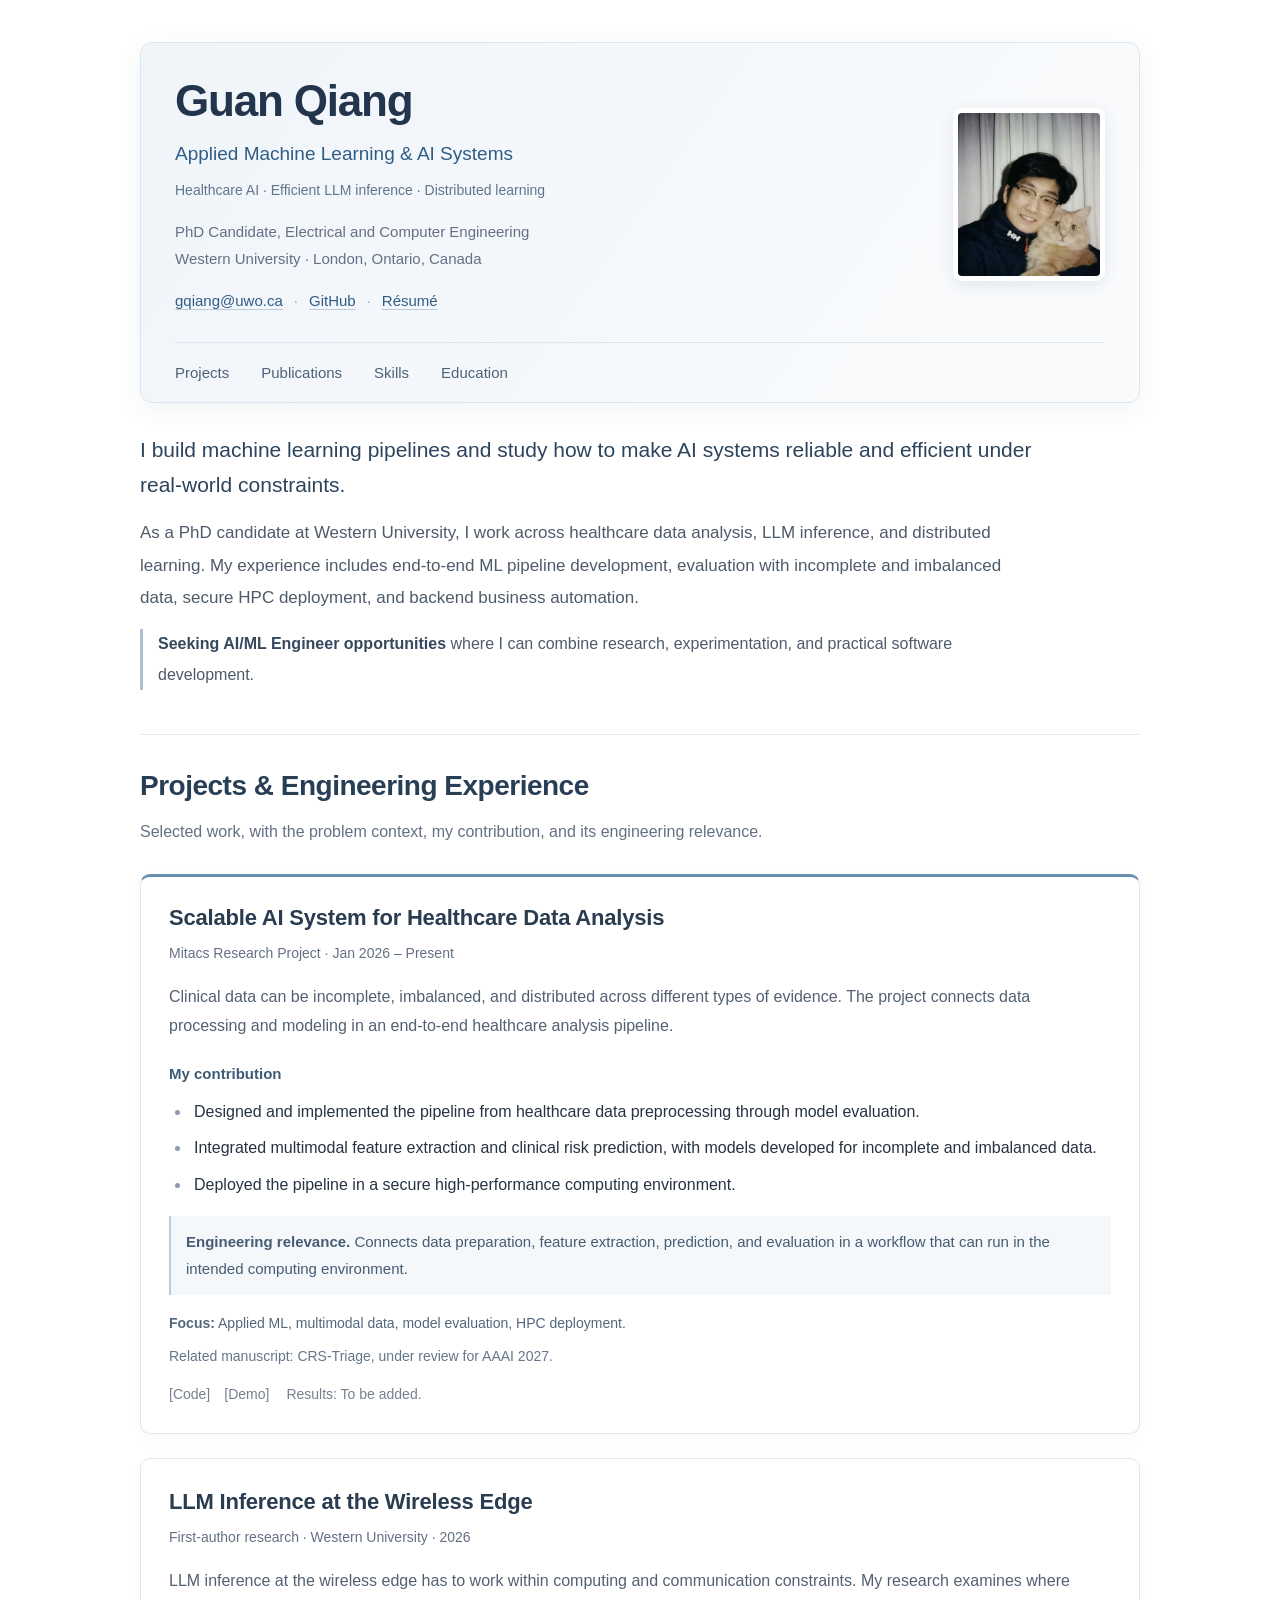
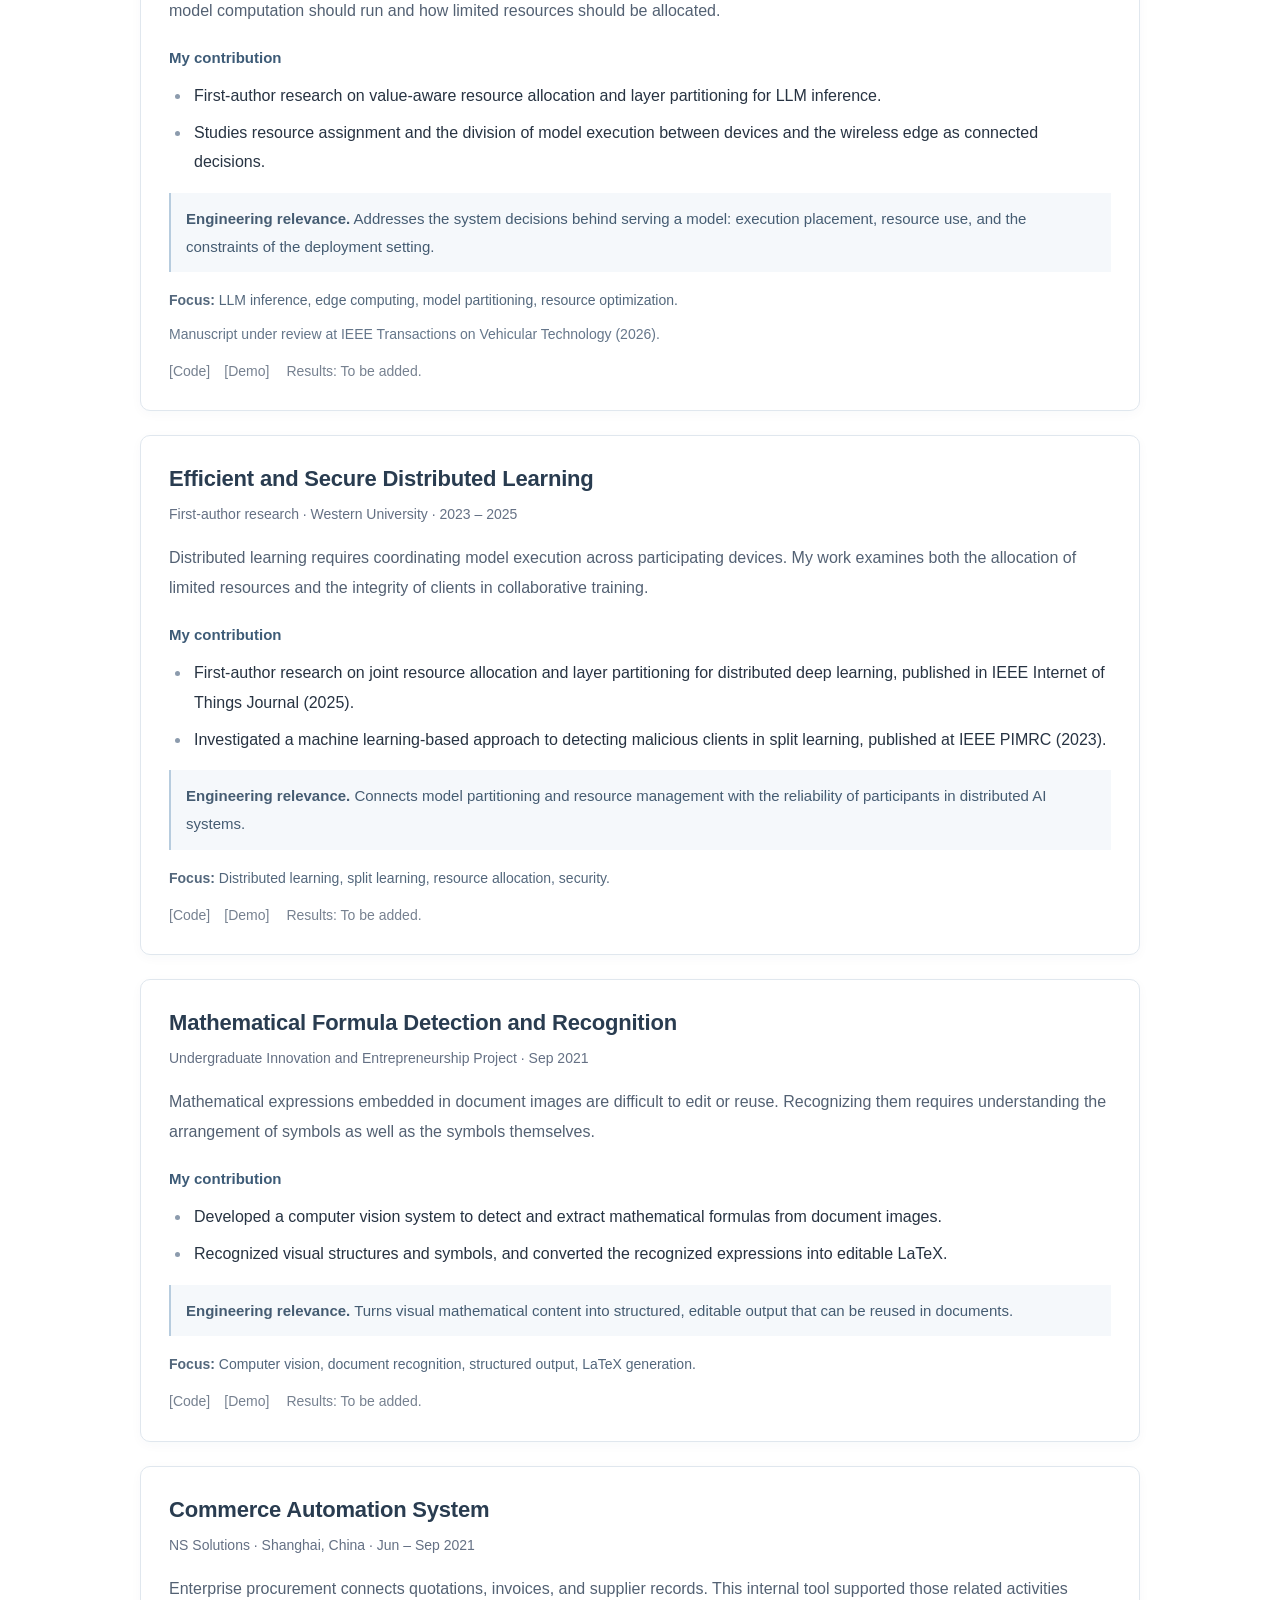
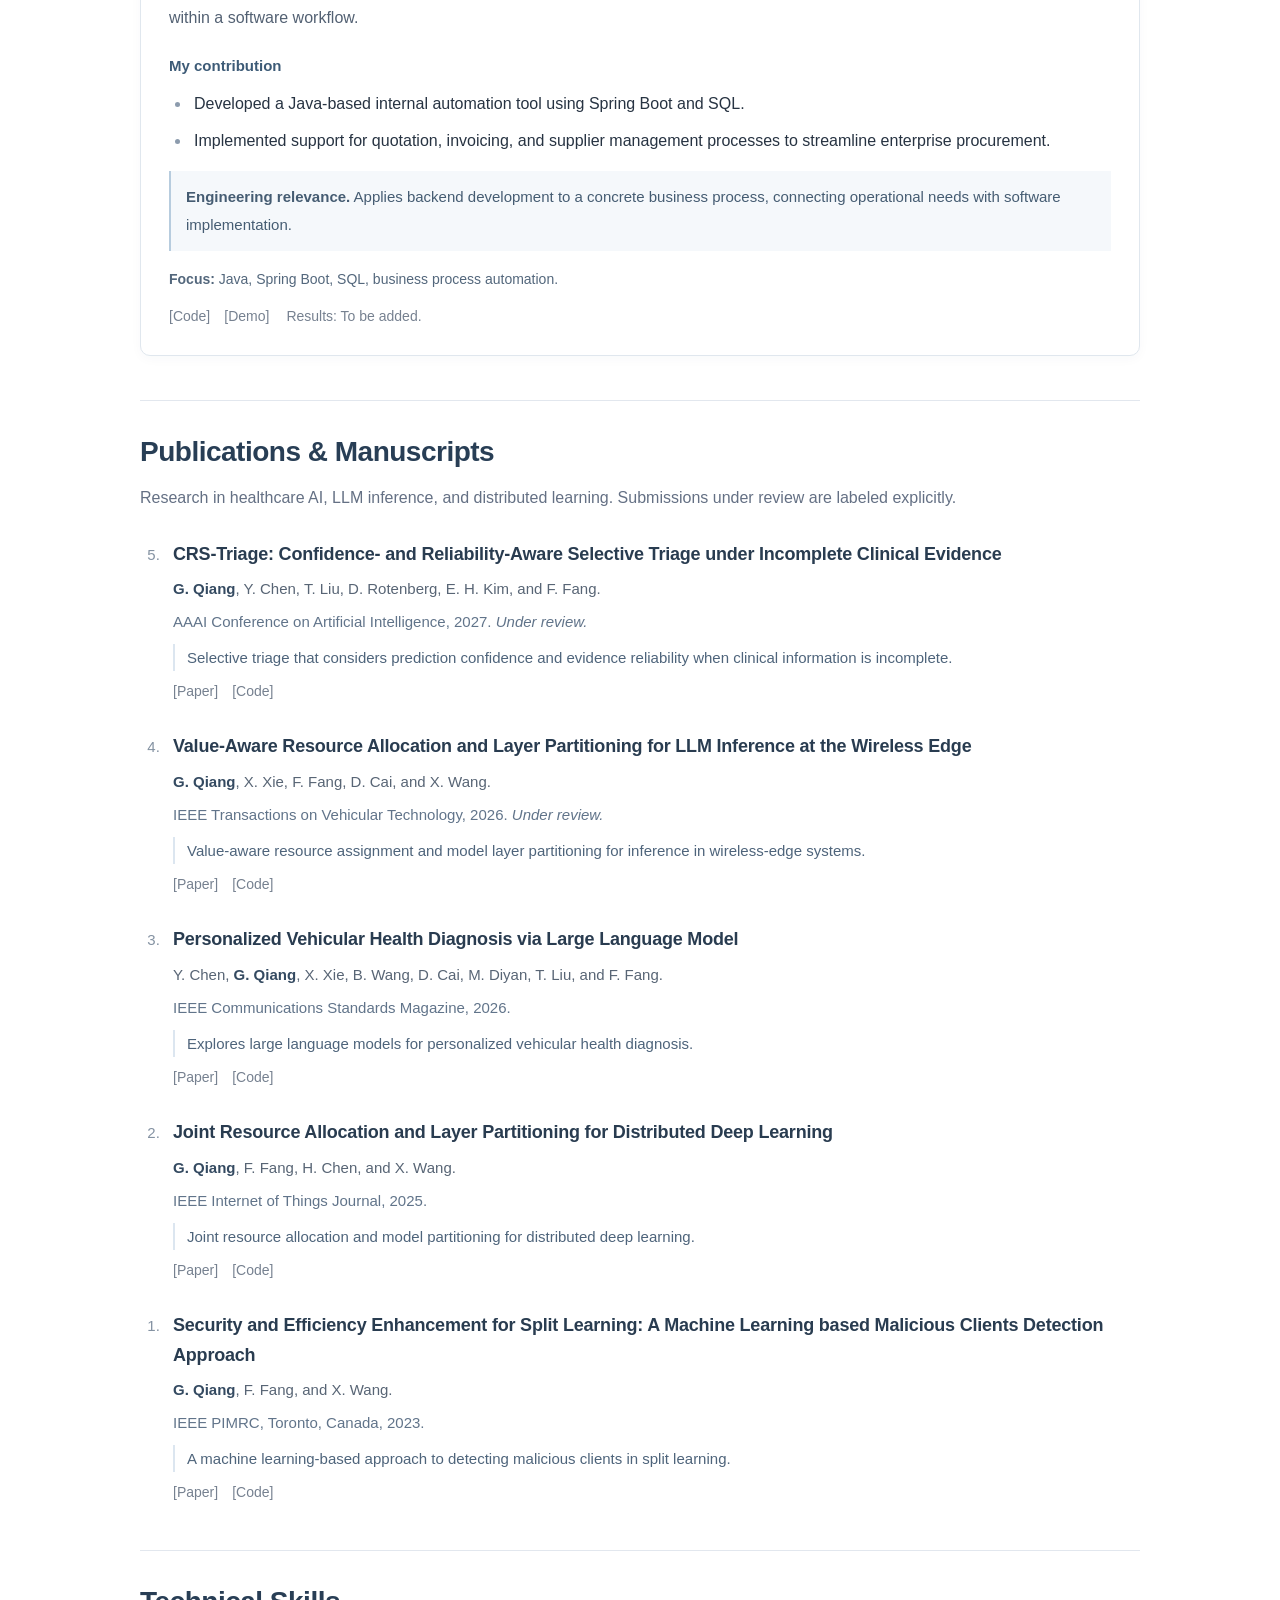
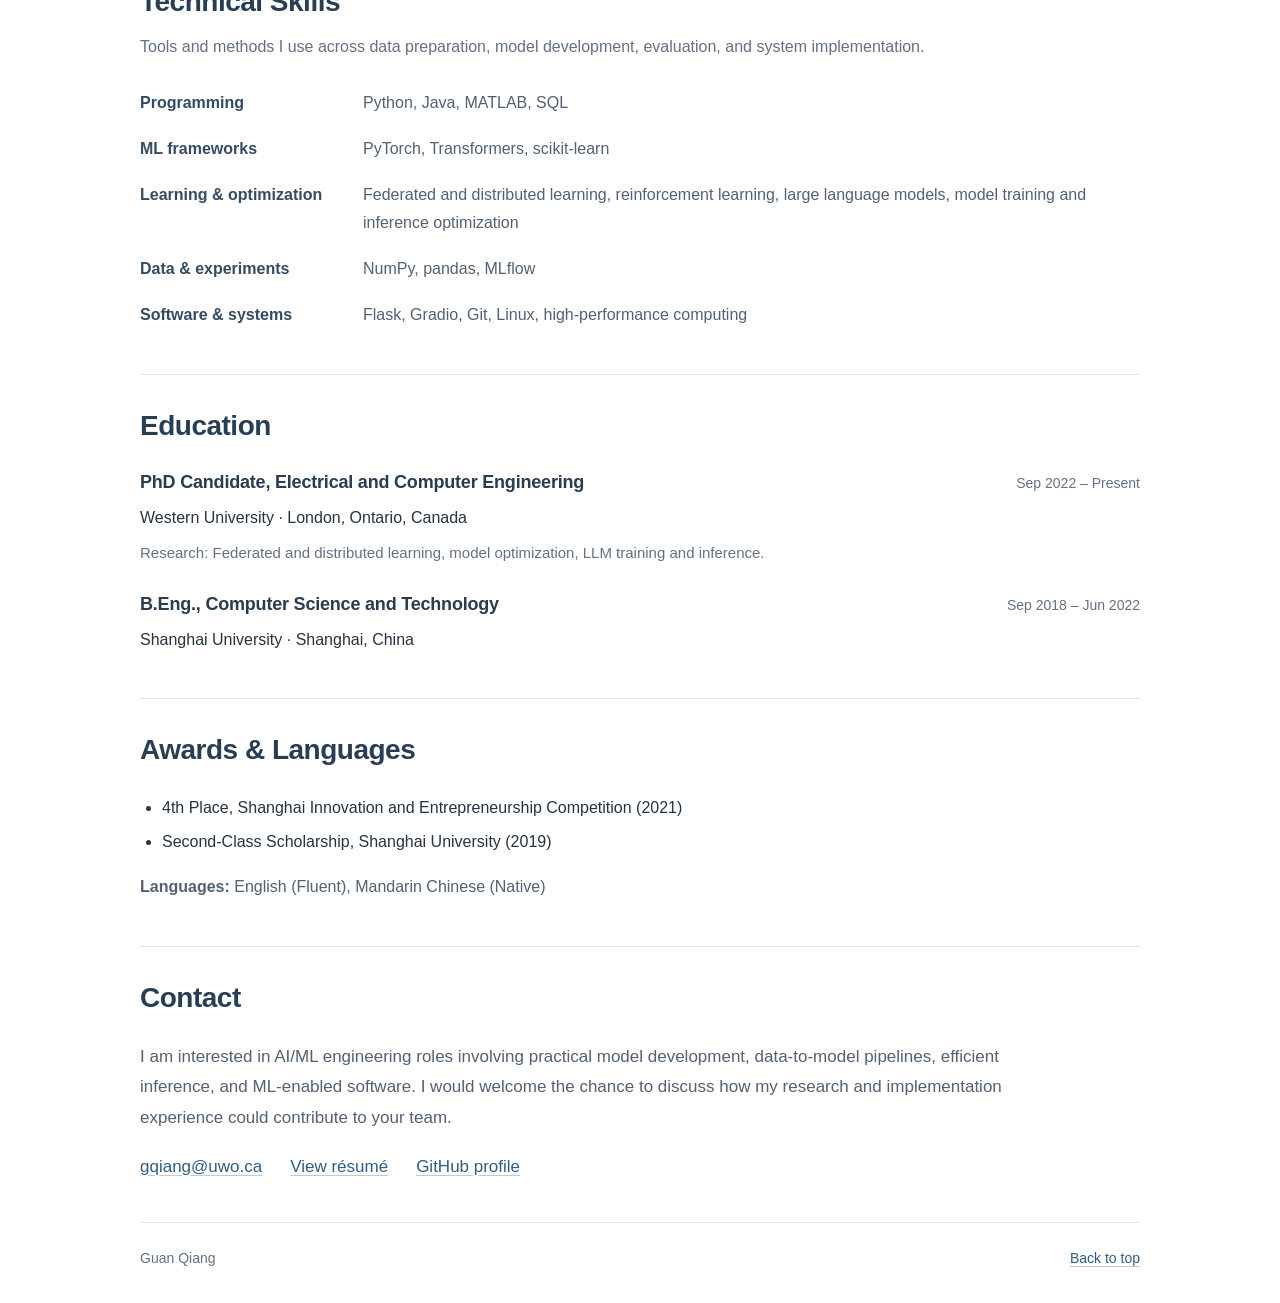
==== index.html @ 290e7207 "Increase typography and expand project and publication context" ====
<!doctype html>
<html lang="en">
<head>
  <meta charset="utf-8">
  <meta name="viewport" content="width=device-width, initial-scale=1">
  <meta name="theme-color" content="#f6f8fb">
  <title>Guan Qiang | AI &amp; Machine Learning</title>
  <meta name="description" content="Guan Qiang, PhD candidate at Western University. Projects and publications in applied machine learning, healthcare AI, LLM inference, and distributed learning.">
  <meta property="og:title" content="Guan Qiang | AI &amp; Machine Learning">
  <meta property="og:description" content="Projects, publications, and experience in applied machine learning and distributed AI systems.">
  <meta property="og:type" content="website">
  <meta property="og:url" content="https://guanqiang1999.github.io/">
  <link rel="icon" href="assets/favicon.svg" type="image/svg+xml">
  <link rel="stylesheet" href="styles.css?v=professional-2">
</head>
<body>
  <a class="skip-link" href="#main">Skip to content</a>
  <div class="page">
    <header class="profile-header">
      <div class="profile-summary">
        <div class="profile-text">
          <h1>Guan Qiang</h1>
          <p class="profile-focus">Applied Machine Learning &amp; AI Systems</p>
          <p class="profile-specialties">Healthcare AI &middot; Efficient LLM inference &middot; Distributed learning</p>
          <p class="affiliation">PhD Candidate, Electrical and Computer Engineering<br>Western University &middot; London, Ontario, Canada</p>
          <p class="profile-links"><a href="mailto:gqiang@uwo.ca">gqiang@uwo.ca</a><span aria-hidden="true">&middot;</span><a href="https://github.com/GuanQIANG1999">GitHub</a><span aria-hidden="true">&middot;</span><a href="resume.html">R&eacute;sum&eacute;</a></p>
        </div>
        <img class="profile-photo" src="assets/profile.jpg" alt="Portrait of Guan Qiang" width="1097" height="1259" fetchpriority="high" decoding="async">
      </div>
      <nav class="section-nav" aria-label="Page sections"><a href="#work">Projects</a><a href="#research">Publications</a><a href="#approach">Skills</a><a href="#about">Education</a></nav>
    </header>

    <main id="main">
      <section class="introduction" aria-label="Introduction">
        <p class="intro-lead">I build machine learning pipelines and study how to make AI systems reliable and efficient under real-world constraints.</p>
        <p>As a PhD candidate at Western University, I work across healthcare data analysis, LLM inference, and distributed learning. My experience includes end-to-end ML pipeline development, evaluation with incomplete and imbalanced data, secure HPC deployment, and backend business automation.</p>
        <p class="opportunity-note"><strong>Seeking AI/ML Engineer opportunities</strong> where I can combine research, experimentation, and practical software development.</p>
      </section>

      <section id="work" aria-labelledby="work-title">
        <h2 id="work-title">Projects &amp; Engineering Experience</h2>
        <p class="section-intro">Selected work, with the problem context, my contribution, and its engineering relevance.</p>
        <article class="project" id="healthcare">
          <h3>Scalable AI System for Healthcare Data Analysis</h3>
          <p class="entry-context">Mitacs Research Project &middot; Jan 2026 &ndash; Present</p>
          <p class="project-overview">Clinical data can be incomplete, imbalanced, and distributed across different types of evidence. The project connects data processing and modeling in an end-to-end healthcare analysis pipeline.</p>
          <h4>My contribution</h4>
          <ul class="contributions"><li>Designed and implemented the pipeline from healthcare data preprocessing through model evaluation.</li><li>Integrated multimodal feature extraction and clinical risk prediction, with models developed for incomplete and imbalanced data.</li><li>Deployed the pipeline in a secure high-performance computing environment.</li></ul>
          <p class="engineering-value"><strong>Engineering relevance.</strong> Connects data preparation, feature extraction, prediction, and evaluation in a workflow that can run in the intended computing environment.</p>
          <p class="project-topics"><strong>Focus:</strong> Applied ML, multimodal data, model evaluation, HPC deployment.</p>
          <p class="project-note">Related manuscript: CRS-Triage, under review for AAAI 2027.</p>
          <div class="resource-links" aria-label="Project resources"><span class="resource-placeholder" role="link" aria-disabled="true" title="Code link to be added">[Code]</span><span class="resource-placeholder" role="link" aria-disabled="true" title="Demo link to be added">[Demo]</span><span class="project-result">Results: <span class="pending">To be added.</span></span></div>
        </article>

        <article class="project" id="llm-inference">
          <h3>LLM Inference at the Wireless Edge</h3>
          <p class="entry-context">First-author research &middot; Western University &middot; 2026</p>
          <p class="project-overview">LLM inference at the wireless edge has to work within computing and communication constraints. My research examines where model computation should run and how limited resources should be allocated.</p>
          <h4>My contribution</h4>
          <ul class="contributions"><li>First-author research on value-aware resource allocation and layer partitioning for LLM inference.</li><li>Studies resource assignment and the division of model execution between devices and the wireless edge as connected decisions.</li></ul>
          <p class="engineering-value"><strong>Engineering relevance.</strong> Addresses the system decisions behind serving a model: execution placement, resource use, and the constraints of the deployment setting.</p>
          <p class="project-topics"><strong>Focus:</strong> LLM inference, edge computing, model partitioning, resource optimization.</p>
          <p class="project-note">Manuscript under review at IEEE Transactions on Vehicular Technology (2026).</p>
          <div class="resource-links" aria-label="Project resources"><span class="resource-placeholder" role="link" aria-disabled="true" title="Code link to be added">[Code]</span><span class="resource-placeholder" role="link" aria-disabled="true" title="Demo link to be added">[Demo]</span><span class="project-result">Results: <span class="pending">To be added.</span></span></div>
        </article>

        <article class="project" id="distributed-learning">
          <h3>Efficient and Secure Distributed Learning</h3>
          <p class="entry-context">First-author research &middot; Western University &middot; 2023 &ndash; 2025</p>
          <p class="project-overview">Distributed learning requires coordinating model execution across participating devices. My work examines both the allocation of limited resources and the integrity of clients in collaborative training.</p>
          <h4>My contribution</h4>
          <ul class="contributions"><li>First-author research on joint resource allocation and layer partitioning for distributed deep learning, published in IEEE Internet of Things Journal (2025).</li><li>Investigated a machine learning-based approach to detecting malicious clients in split learning, published at IEEE PIMRC (2023).</li></ul>
          <p class="engineering-value"><strong>Engineering relevance.</strong> Connects model partitioning and resource management with the reliability of participants in distributed AI systems.</p>
          <p class="project-topics"><strong>Focus:</strong> Distributed learning, split learning, resource allocation, security.</p>

          <div class="resource-links" aria-label="Project resources"><span class="resource-placeholder" role="link" aria-disabled="true" title="Code link to be added">[Code]</span><span class="resource-placeholder" role="link" aria-disabled="true" title="Demo link to be added">[Demo]</span><span class="project-result">Results: <span class="pending">To be added.</span></span></div>
        </article>

        <article class="project" id="formula-recognition">
          <h3>Mathematical Formula Detection and Recognition</h3>
          <p class="entry-context">Undergraduate Innovation and Entrepreneurship Project &middot; Sep 2021</p>
          <p class="project-overview">Mathematical expressions embedded in document images are difficult to edit or reuse. Recognizing them requires understanding the arrangement of symbols as well as the symbols themselves.</p>
          <h4>My contribution</h4>
          <ul class="contributions"><li>Developed a computer vision system to detect and extract mathematical formulas from document images.</li><li>Recognized visual structures and symbols, and converted the recognized expressions into editable LaTeX.</li></ul>
          <p class="engineering-value"><strong>Engineering relevance.</strong> Turns visual mathematical content into structured, editable output that can be reused in documents.</p>
          <p class="project-topics"><strong>Focus:</strong> Computer vision, document recognition, structured output, LaTeX generation.</p>

          <div class="resource-links" aria-label="Project resources"><span class="resource-placeholder" role="link" aria-disabled="true" title="Code link to be added">[Code]</span><span class="resource-placeholder" role="link" aria-disabled="true" title="Demo link to be added">[Demo]</span><span class="project-result">Results: <span class="pending">To be added.</span></span></div>
        </article>

        <article class="project" id="commerce-automation">
          <h3>Commerce Automation System</h3>
          <p class="entry-context">NS Solutions &middot; Shanghai, China &middot; Jun &ndash; Sep 2021</p>
          <p class="project-overview">Enterprise procurement connects quotations, invoices, and supplier records. This internal tool supported those related activities within a software workflow.</p>
          <h4>My contribution</h4>
          <ul class="contributions"><li>Developed a Java-based internal automation tool using Spring Boot and SQL.</li><li>Implemented support for quotation, invoicing, and supplier management processes to streamline enterprise procurement.</li></ul>
          <p class="engineering-value"><strong>Engineering relevance.</strong> Applies backend development to a concrete business process, connecting operational needs with software implementation.</p>
          <p class="project-topics"><strong>Focus:</strong> Java, Spring Boot, SQL, business process automation.</p>

          <div class="resource-links" aria-label="Project resources"><span class="resource-placeholder" role="link" aria-disabled="true" title="Code link to be added">[Code]</span><span class="resource-placeholder" role="link" aria-disabled="true" title="Demo link to be added">[Demo]</span><span class="project-result">Results: <span class="pending">To be added.</span></span></div>
        </article>
      </section>

      <section id="research" aria-labelledby="research-title">
        <h2 id="research-title">Publications &amp; Manuscripts</h2>
        <p class="section-intro">Research in healthcare AI, LLM inference, and distributed learning. Submissions under review are labeled explicitly.</p>
        <ol class="publication-list" reversed>
          <li><h3>CRS-Triage: Confidence- and Reliability-Aware Selective Triage under Incomplete Clinical Evidence</h3><p><strong>G. Qiang</strong>, Y. Chen, T. Liu, D. Rotenberg, E. H. Kim, and F. Fang.</p><p class="publication-venue">AAAI Conference on Artificial Intelligence, 2027. <span class="publication-status">Under review.</span></p><p class="publication-summary">Selective triage that considers prediction confidence and evidence reliability when clinical information is incomplete.</p><div class="resource-links" aria-label="Publication resources"><span class="resource-placeholder" role="link" aria-disabled="true" title="Paper link to be added">[Paper]</span><span class="resource-placeholder" role="link" aria-disabled="true" title="Code link to be added">[Code]</span></div></li>
          <li><h3>Value-Aware Resource Allocation and Layer Partitioning for LLM Inference at the Wireless Edge</h3><p><strong>G. Qiang</strong>, X. Xie, F. Fang, D. Cai, and X. Wang.</p><p class="publication-venue">IEEE Transactions on Vehicular Technology, 2026. <span class="publication-status">Under review.</span></p><p class="publication-summary">Value-aware resource assignment and model layer partitioning for inference in wireless-edge systems.</p><div class="resource-links" aria-label="Publication resources"><span class="resource-placeholder" role="link" aria-disabled="true" title="Paper link to be added">[Paper]</span><span class="resource-placeholder" role="link" aria-disabled="true" title="Code link to be added">[Code]</span></div></li>
          <li><h3>Personalized Vehicular Health Diagnosis via Large Language Model</h3><p>Y. Chen, <strong>G. Qiang</strong>, X. Xie, B. Wang, D. Cai, M. Diyan, T. Liu, and F. Fang.</p><p class="publication-venue">IEEE Communications Standards Magazine, 2026.</p><p class="publication-summary">Explores large language models for personalized vehicular health diagnosis.</p><div class="resource-links" aria-label="Publication resources"><span class="resource-placeholder" role="link" aria-disabled="true" title="Paper link to be added">[Paper]</span><span class="resource-placeholder" role="link" aria-disabled="true" title="Code link to be added">[Code]</span></div></li>
          <li><h3>Joint Resource Allocation and Layer Partitioning for Distributed Deep Learning</h3><p><strong>G. Qiang</strong>, F. Fang, H. Chen, and X. Wang.</p><p class="publication-venue">IEEE Internet of Things Journal, 2025.</p><p class="publication-summary">Joint resource allocation and model partitioning for distributed deep learning.</p><div class="resource-links" aria-label="Publication resources"><span class="resource-placeholder" role="link" aria-disabled="true" title="Paper link to be added">[Paper]</span><span class="resource-placeholder" role="link" aria-disabled="true" title="Code link to be added">[Code]</span></div></li>
          <li><h3>Security and Efficiency Enhancement for Split Learning: A Machine Learning based Malicious Clients Detection Approach</h3><p><strong>G. Qiang</strong>, F. Fang, and X. Wang.</p><p class="publication-venue">IEEE PIMRC, Toronto, Canada, 2023.</p><p class="publication-summary">A machine learning-based approach to detecting malicious clients in split learning.</p><div class="resource-links" aria-label="Publication resources"><span class="resource-placeholder" role="link" aria-disabled="true" title="Paper link to be added">[Paper]</span><span class="resource-placeholder" role="link" aria-disabled="true" title="Code link to be added">[Code]</span></div></li>
        </ol>
      </section>

      <section id="approach" aria-labelledby="skills-title">
        <h2 id="skills-title">Technical Skills</h2>
        <p class="section-intro">Tools and methods I use across data preparation, model development, evaluation, and system implementation.</p>
        <dl class="skills-list"><dt>Programming</dt><dd>Python, Java, MATLAB, SQL</dd><dt>ML frameworks</dt><dd>PyTorch, Transformers, scikit-learn</dd><dt>Learning &amp; optimization</dt><dd>Federated and distributed learning, reinforcement learning, large language models, model training and inference optimization</dd><dt>Data &amp; experiments</dt><dd>NumPy, pandas, MLflow</dd><dt>Software &amp; systems</dt><dd>Flask, Gradio, Git, Linux, high-performance computing</dd></dl>
      </section>

      <section id="about" aria-labelledby="education-title">
        <h2 id="education-title">Education</h2>
        <div class="education-entry"><div class="entry-heading"><h3>PhD Candidate, Electrical and Computer Engineering</h3><span class="entry-date">Sep 2022 &ndash; Present</span></div><p>Western University &middot; London, Ontario, Canada</p><p class="entry-context">Research: Federated and distributed learning, model optimization, LLM training and inference.</p></div>
        <div class="education-entry"><div class="entry-heading"><h3>B.Eng., Computer Science and Technology</h3><span class="entry-date">Sep 2018 &ndash; Jun 2022</span></div><p>Shanghai University &middot; Shanghai, China</p></div>
      </section>

      <section aria-labelledby="awards-title">
        <h2 id="awards-title">Awards &amp; Languages</h2>
        <ul class="awards-list"><li>4th Place, Shanghai Innovation and Entrepreneurship Competition (2021)</li><li>Second-Class Scholarship, Shanghai University (2019)</li></ul>
        <p><strong>Languages:</strong> English (Fluent), Mandarin Chinese (Native)</p>
      </section>

      <section id="contact" aria-labelledby="contact-title">
        <h2 id="contact-title">Contact</h2>
        <p>I am interested in AI/ML engineering roles involving practical model development, data-to-model pipelines, efficient inference, and ML-enabled software. I would welcome the chance to discuss how my research and implementation experience could contribute to your team.</p>
        <p class="contact-links"><a href="mailto:gqiang@uwo.ca">gqiang@uwo.ca</a><a href="resume.html">View r&eacute;sum&eacute;</a><a href="https://github.com/GuanQIANG1999">GitHub profile</a></p>
      </section>
    </main>
    <footer class="site-footer"><span>Guan Qiang</span><a href="#main">Back to top</a></footer>
  </div>
</body>
</html>
---- styles.css ----
:root {
  --paper: #fff;
  --ink: #273342;
  --muted: #647084;
  --accent: #305d86;
  --line: #e2e7ee;
  --heading: 'Segoe UI', Arial, Helvetica, sans-serif;
  --body: 'Segoe UI', Arial, Helvetica, sans-serif;
}
* { box-sizing: border-box; }
html { scroll-padding-top: 24px; }
body { margin: 0; background: var(--paper); color: var(--ink); font: 17px/1.8 var(--body); -webkit-font-smoothing: antialiased; }
a { color: var(--accent); text-decoration: underline; text-decoration-color: #bacbdc; text-underline-offset: 3px; }
a:hover { color: #193b5b; text-decoration-color: currentColor; }
a:focus-visible, button:focus-visible { outline: 2px solid var(--accent); outline-offset: 4px; }
button { font: inherit; cursor: pointer; }
[hidden] { display: none !important; }
h1, h2, h3, h4, p { margin: 0; }
.page { width: min(1000px, calc(100% - 64px)); margin: 42px auto 0; }
.skip-link { position: absolute; top: -100px; left: 20px; background: white; padding: 8px 12px; z-index: 10; }
.skip-link:focus { top: 8px; }

.profile-header { padding: 32px 34px 0; background: linear-gradient(125deg, #f0f5fa, #fafbfc); border: 1px solid #dce5ee; border-radius: 12px; box-shadow: 0 6px 24px #253e5910; }
.profile-summary { display: flex; justify-content: space-between; align-items: center; gap: 36px; padding-bottom: 28px; }
.profile-text { min-width: 0; }
.profile-header h1 { color: #22354c; font-size: 44px; font-weight: 650; line-height: 1.2; letter-spacing: -1.2px; }
.profile-focus { font-size: 19px; font-weight: 500; color: var(--accent); margin-top: 9px; }
.profile-specialties { color: #60758b; font-size: 14px; margin-top: 7px; line-height: 1.8; }
.affiliation { font-size: 15px; color: var(--muted); line-height: 1.8; margin-top: 15px; }
.profile-links { display: flex; flex-wrap: wrap; gap: 11px; align-items: baseline; margin-top: 15px; font-size: 15px; }
.profile-links > span { color: #a3adba; }
.profile-photo { display: block; width: 152px; height: auto; flex: 0 0 auto; border: 5px solid white; border-radius: 9px; box-shadow: 0 4px 16px #253e591a; }
.section-nav { display: flex; flex-wrap: wrap; gap: 12px 32px; border-top: 1px solid #dfe5ee; padding: 16px 0; font-size: 15px; }
.section-nav a { text-decoration: none; color: #4e6279; }
.section-nav a:hover { color: #203e5c; text-decoration: underline; }
.introduction { max-width: 900px; margin: 30px 0 0; color: #4e5b6b; font-size: 17px; line-height: 1.9; }
.intro-lead { color: #2c445d; font-size: 21px; line-height: 1.65; font-weight: 500; }
.introduction p + p { margin-top: 15px; }
.opportunity-note { font-size: 16px; padding-left: 15px; border-left: 3px solid #a9bfd3; }
.introduction strong { color: #35485e; font-weight: 600; }
.page main > section:not(.introduction) { margin-top: 44px; padding-top: 31px; border-top: 1px solid var(--line); }
.page h2 { color: #283e55; font-size: 28px; line-height: 1.45; font-weight: 600; letter-spacing: -.5px; margin-bottom: 23px; }
.page h3 { font-size: 22px; line-height: 1.5; font-weight: 600; color: #293c50; letter-spacing: -.2px; }
.section-intro { color: var(--muted); font-size: 16px; margin-top: -12px; margin-bottom: 27px; max-width: 850px; }

.project { margin-bottom: 24px; padding: 26px 28px; border: 1px solid #e0e7ee; border-radius: 10px; background: white; box-shadow: 0 3px 12px #253e5908; }
.project:first-of-type { border-top: 3px solid #6b8fae; padding-top: 24px; }
.project:last-child { margin-bottom: 0; }
.entry-context { font-size: 14px; color: var(--muted); margin-top: 7px; }
.project-overview { font-size: 16px; line-height: 1.85; color: #536173; margin-top: 16px; }
.project h4 { font-size: 15px; font-weight: 650; color: #3d5b77; margin-top: 19px; }
.contributions { padding-left: 22px; margin: 10px 0 16px; font-size: 16px; line-height: 1.85; }
.contributions li { padding-left: 3px; margin: 7px 0; }
.contributions li::marker { color: #8c9bad; }
.engineering-value { font-size: 15px; color: #455c72; line-height: 1.85; background: #f5f8fb; border-left: 2px solid #b7ccde; padding: 12px 15px; margin-bottom: 16px; }
.engineering-value strong { font-weight: 600; }
.project-topics { color: #53677c; font-size: 14px; line-height: 1.8; }
.project-topics strong { font-weight: 600; }
.project-note { font-size: 14px; color: #65768a; margin-top: 8px; }
.resource-links { display: flex; flex-wrap: wrap; align-items: baseline; gap: 14px; margin-top: 12px; font-size: 14px; }
.resource-placeholder { color: #768190; cursor: default; }
.project-result { color: #768190; margin-left: 3px; }
.publication-list { padding-left: 24px; margin: 0; }
.publication-list > li { padding-left: 9px; margin-bottom: 28px; }
.publication-list > li:last-child { margin-bottom: 0; }
.publication-list > li::marker { color: #8492a2; font-size: 15px; }
.page .publication-list h3 { font-size: 18px; line-height: 1.65; }
.publication-list p { font-size: 15px; margin-top: 6px; color: #586575; line-height: 1.8; }
.publication-list .publication-summary { color: #4e647b; font-size: 15px; padding-left: 12px; border-left: 2px solid #dce6f0; margin-top: 9px; }
.publication-list strong { font-weight: 650; color: #344a61; }
.publication-list .publication-venue { color: #61748a; }
.publication-status { font-style: italic; }
.publication-list .resource-links { margin-top: 8px; }

.skills-list { display: grid; grid-template-columns: 195px minmax(0, 1fr); gap: 17px 28px; margin: 0; font-size: 16px; }
.skills-list dt { color: #344b63; font-weight: 600; }
.skills-list dd { margin: 0; color: #536173; }
.education-entry { margin-bottom: 25px; }
.education-entry:last-child { margin-bottom: 0; }
.entry-heading { display: flex; align-items: baseline; justify-content: space-between; gap: 12px 25px; }
.page .education-entry h3 { font-size: 18px; }
.entry-date { font-size: 14px; white-space: nowrap; color: var(--muted); }
.education-entry > p { margin-top: 7px; font-size: 16px; }
.education-entry > .entry-context { font-size: 15px; }
.awards-list { padding-left: 22px; margin: 0 0 17px; font-size: 16px; }
.awards-list li + li { margin-top: 5px; }
.awards-list + p { font-size: 16px; color: #536173; }
#contact > p { font-size: 17px; color: #536173; max-width: 880px; }
.contact-links { display: flex; flex-wrap: wrap; gap: 15px 28px; margin-top: 18px; }
.site-footer { display: flex; justify-content: space-between; gap: 20px; margin-top: 40px; padding: 23px 0 32px; border-top: 1px solid var(--line); font-size: 14px; color: var(--muted); }

@media (max-width: 640px) {
  .page { width: calc(100% - 36px); margin-top: 22px; }
  .profile-header { padding: 23px 20px 0; border-radius: 9px; }
  .profile-summary { align-items: flex-start; gap: 18px; padding-bottom: 20px; }
  .profile-header h1 { font-size: 36px; letter-spacing: -.8px; }
  .profile-focus { font-size: 16px; margin-top: 8px; }
  .profile-specialties { font-size: 13px; }
  .affiliation { font-size: 14px; margin-top: 12px; }
  .profile-links { font-size: 14px; gap: 8px; margin-top: 12px; }
  .profile-photo { width: 104px; border-width: 3px; }
  .section-nav { gap: 10px 22px; font-size: 14px; padding-block: 13px; }
  .introduction { margin-top: 24px; font-size: 16px; }
  .intro-lead { font-size: 19px; }
  .opportunity-note { font-size: 15px; }
  .page main > section:not(.introduction) { margin-top: 34px; padding-top: 25px; }
  .page h2 { font-size: 25px; margin-bottom: 22px; }
  .page h3 { font-size: 20px; }
  .section-intro { font-size: 15px; margin-bottom: 23px; }
  .project { padding: 22px 20px; border-radius: 8px; }
  .project:first-of-type { padding-top: 20px; }
  .project-overview, .contributions { font-size: 16px; }
  .engineering-value { padding: 11px 13px; font-size: 15px; }
  .entry-heading { display: block; }
  .skills-list { grid-template-columns: 1fr; gap: 4px; }
  .skills-list dd + dt { margin-top: 9px; }
  .publication-list { padding-left: 19px; }
  .publication-list > li { padding-left: 3px; }
  .page .publication-list h3 { font-size: 17px; }
  .page .education-entry h3 { font-size: 17px; }
}
@media (max-width: 480px) {
  .profile-photo { width: 80px; }
  .profile-summary { gap: 15px; }
  .profile-header h1 { font-size: 33px; }
}
@media (max-width: 380px) {
  .profile-header { padding-inline: 16px; }
  .profile-photo { width: 64px; }
  .profile-summary { gap: 13px; }
  .profile-header h1 { font-size: 31px; }
  .section-nav { gap: 9px 15px; }
}
@media print {
  .page { width: 100%; margin: 0; }
  .profile-header { padding: 0; border: 0; background: white; box-shadow: none; }
  .section-nav, .skip-link, .site-footer { display: none; }
  .profile-photo { width: 90px; }
  .project { box-shadow: none; }
  .project, .publication-list > li, .education-entry { break-inside: avoid; }
  .page h2 { break-after: avoid; }
}
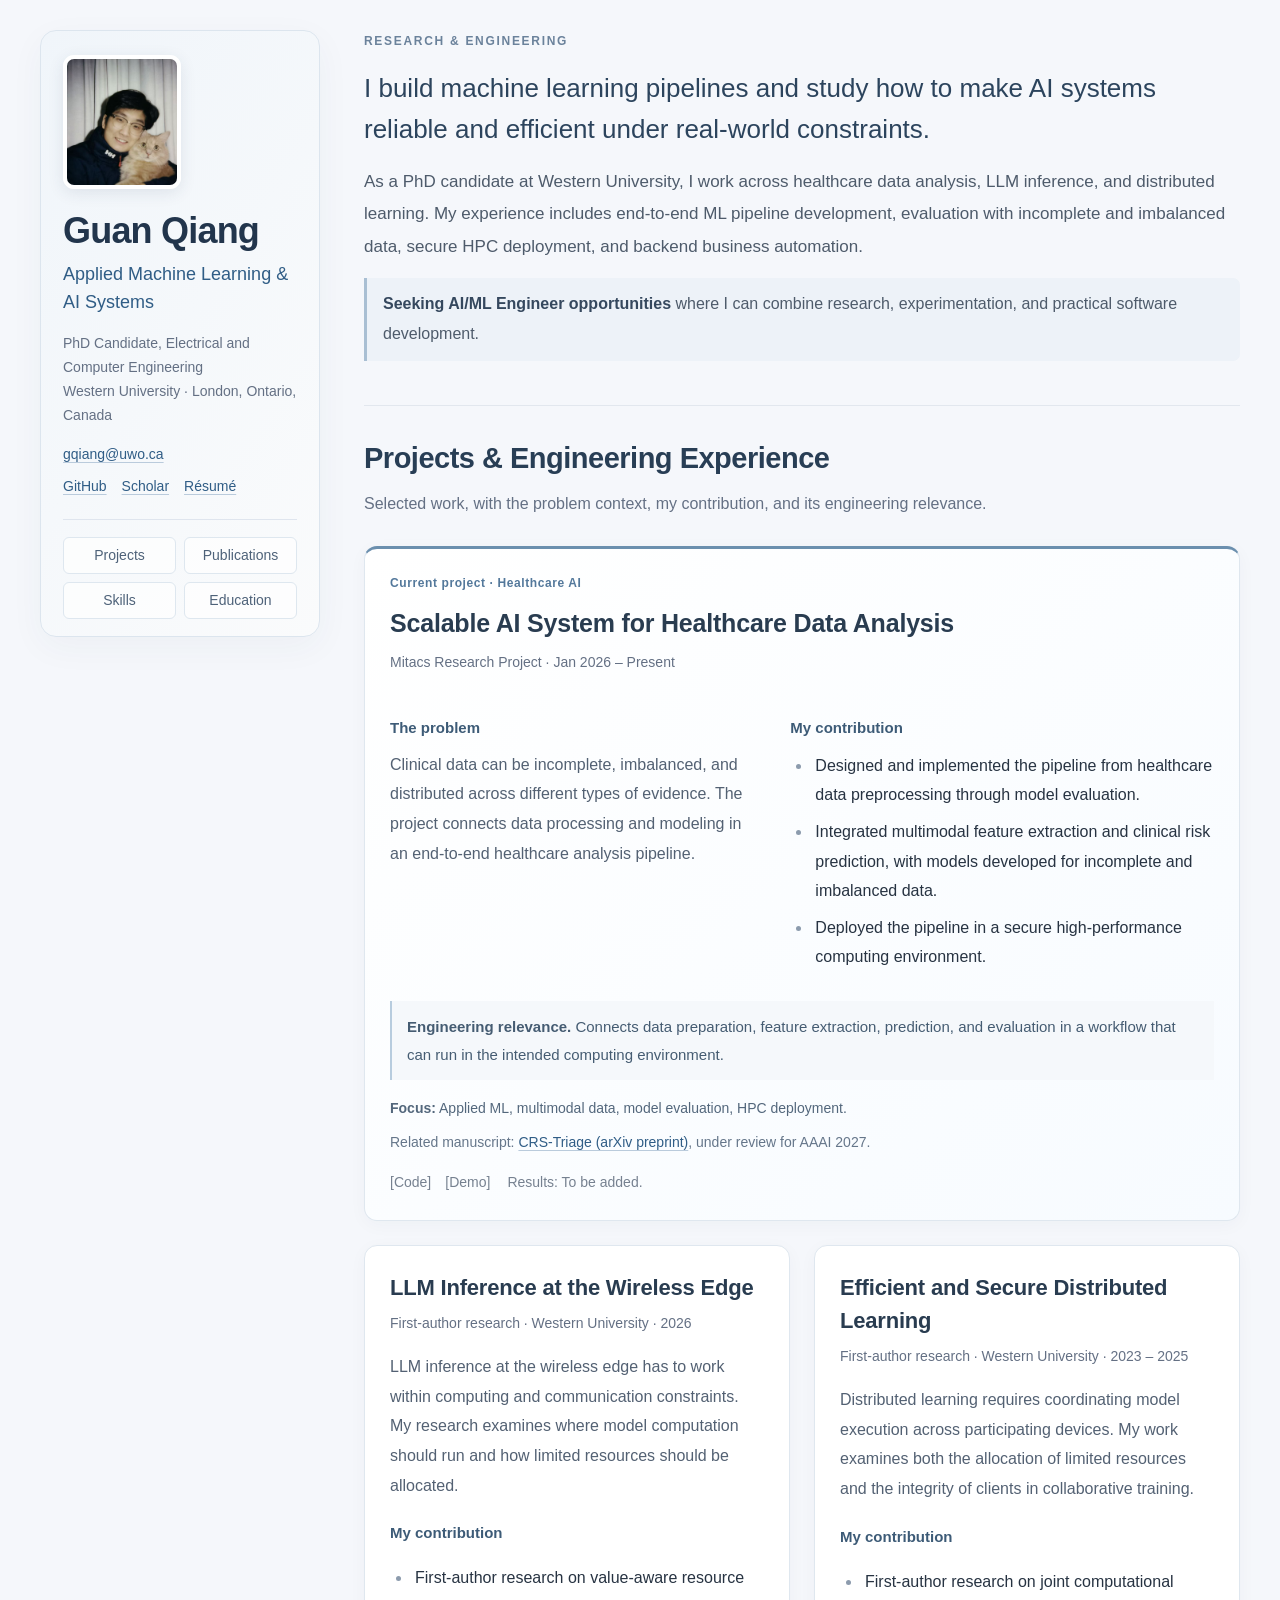
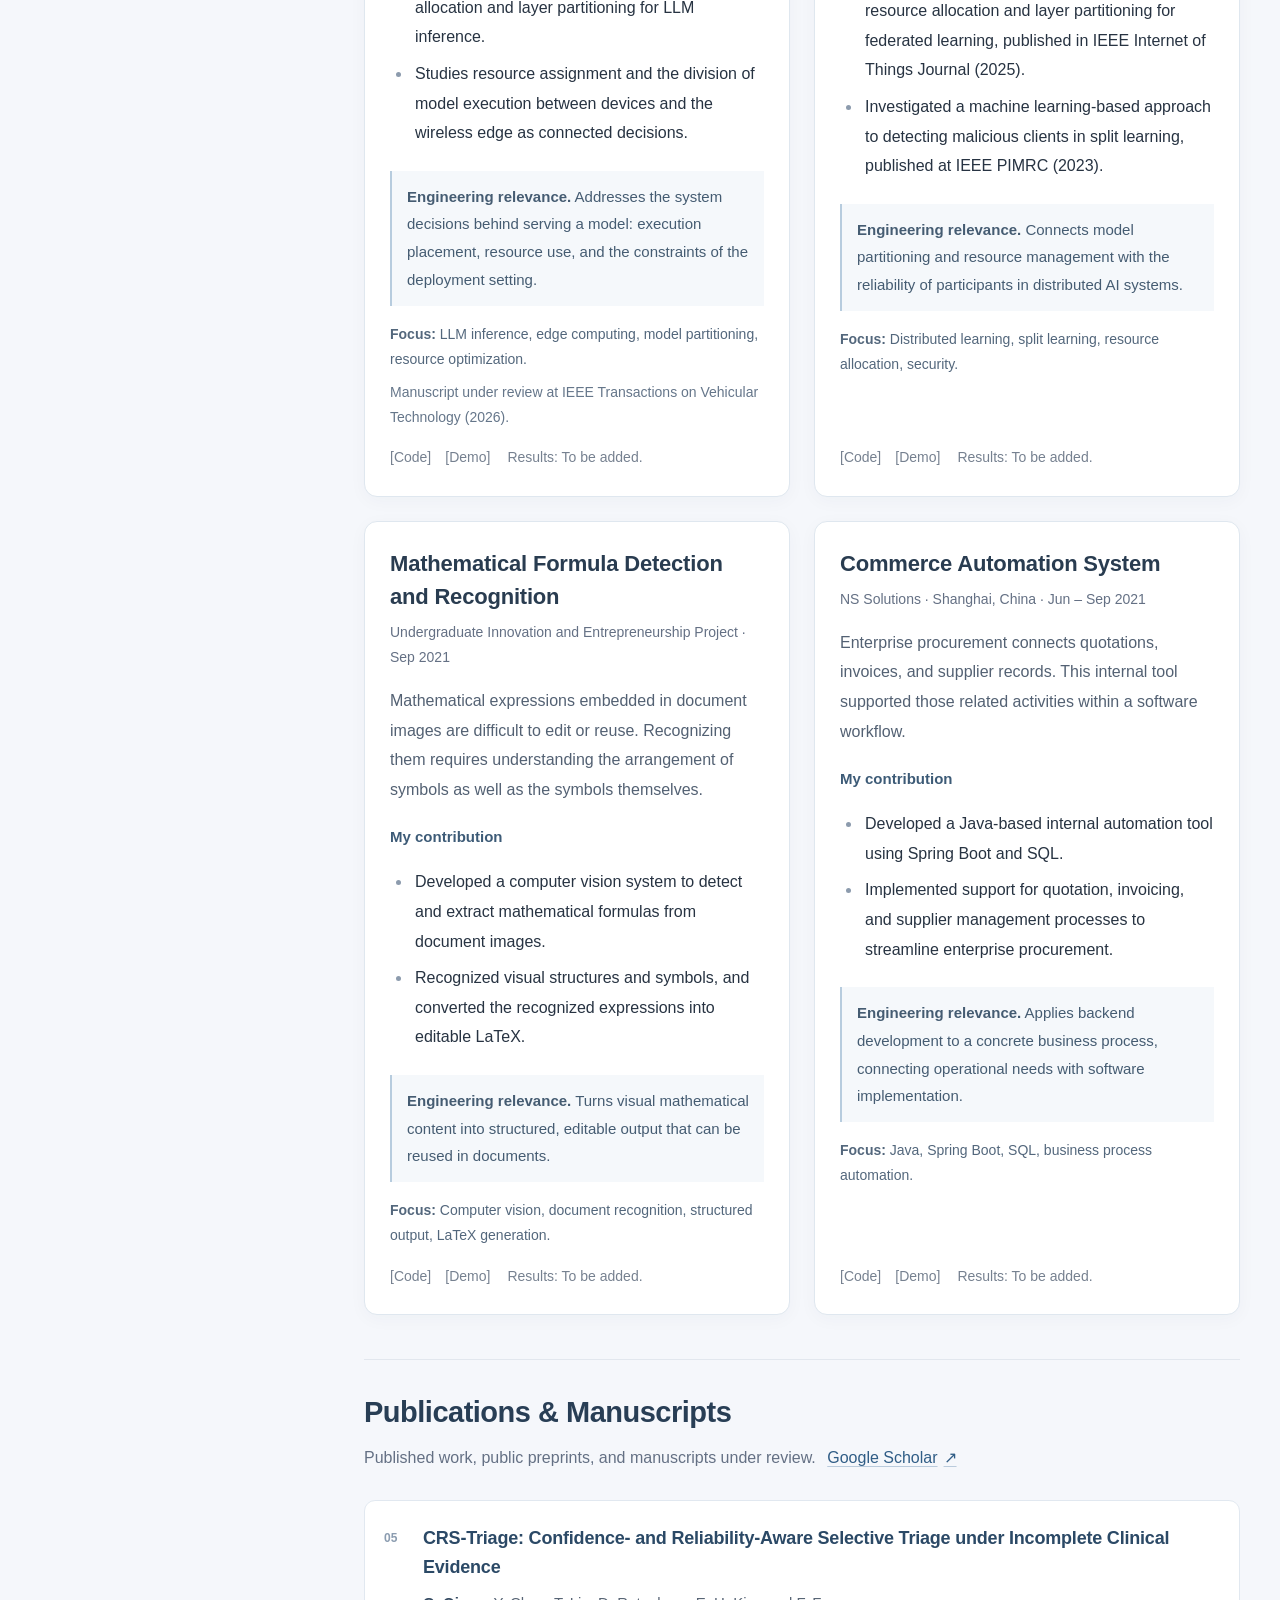
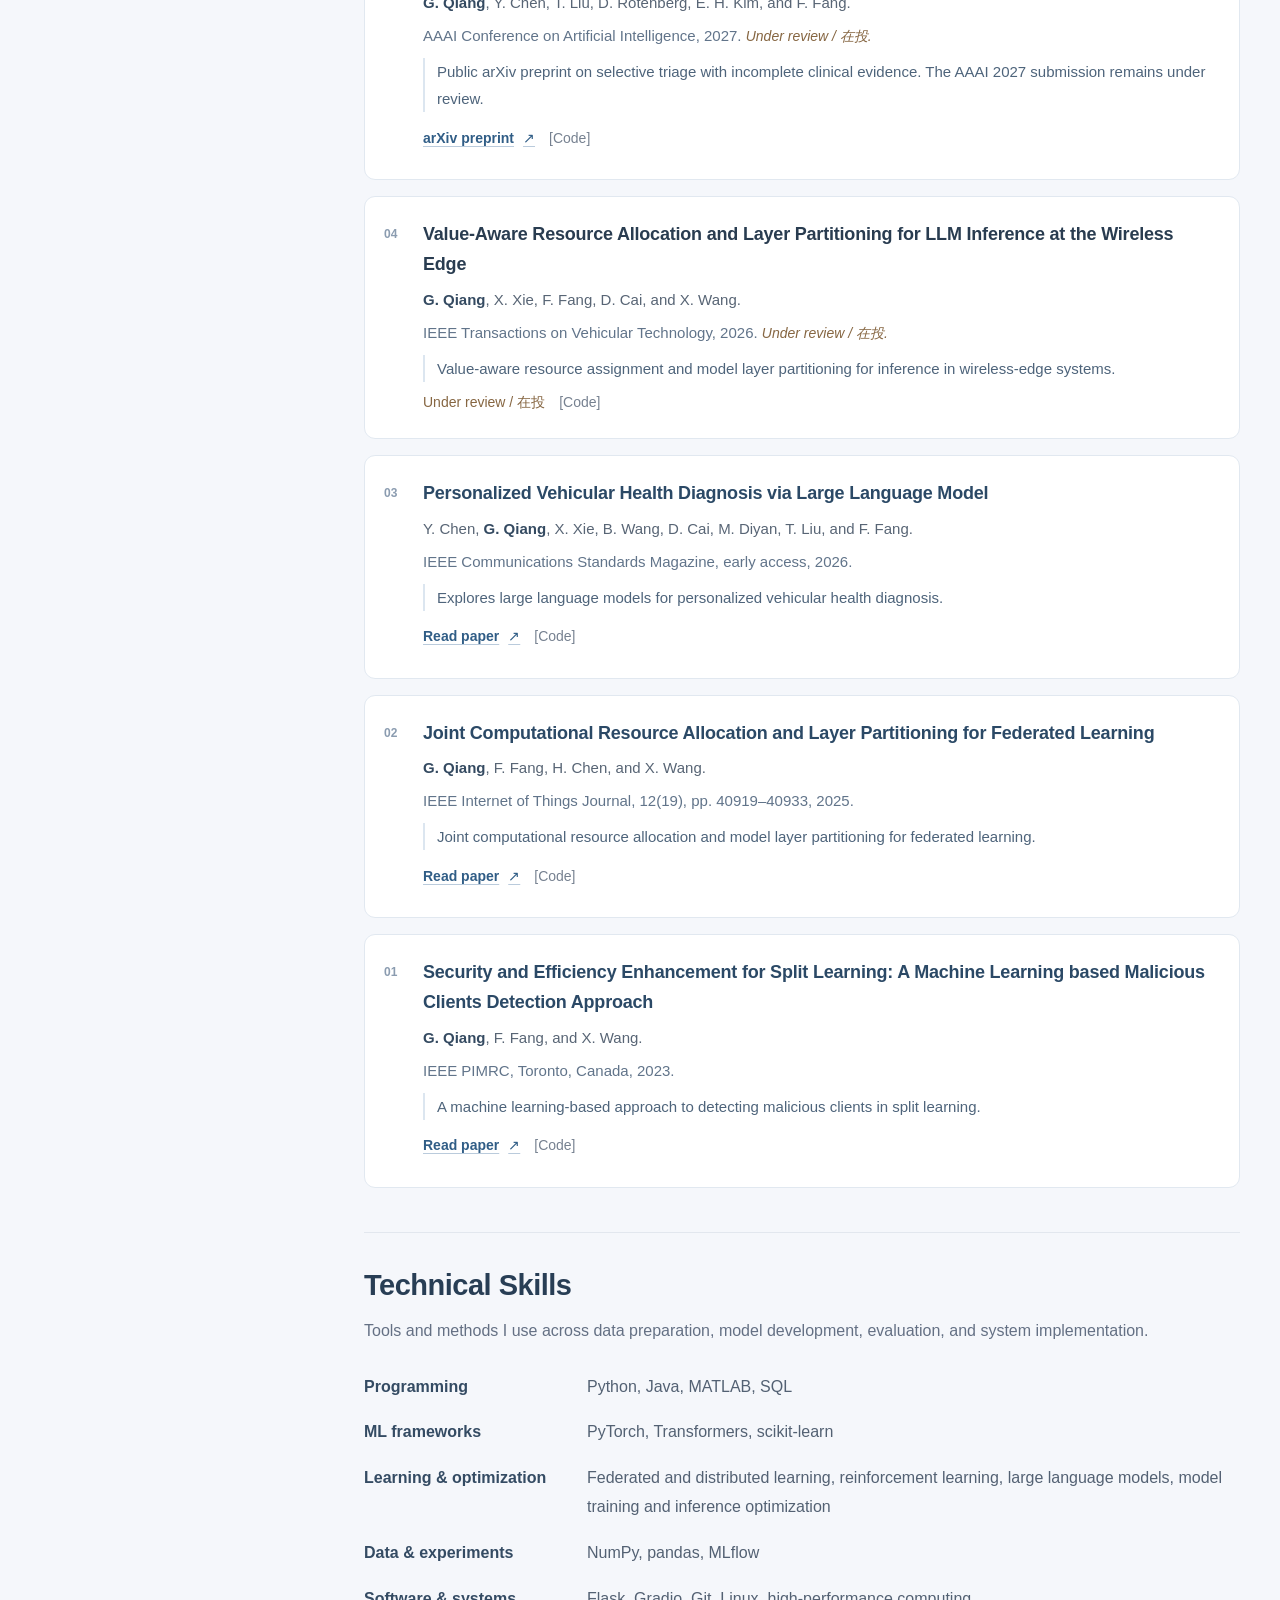
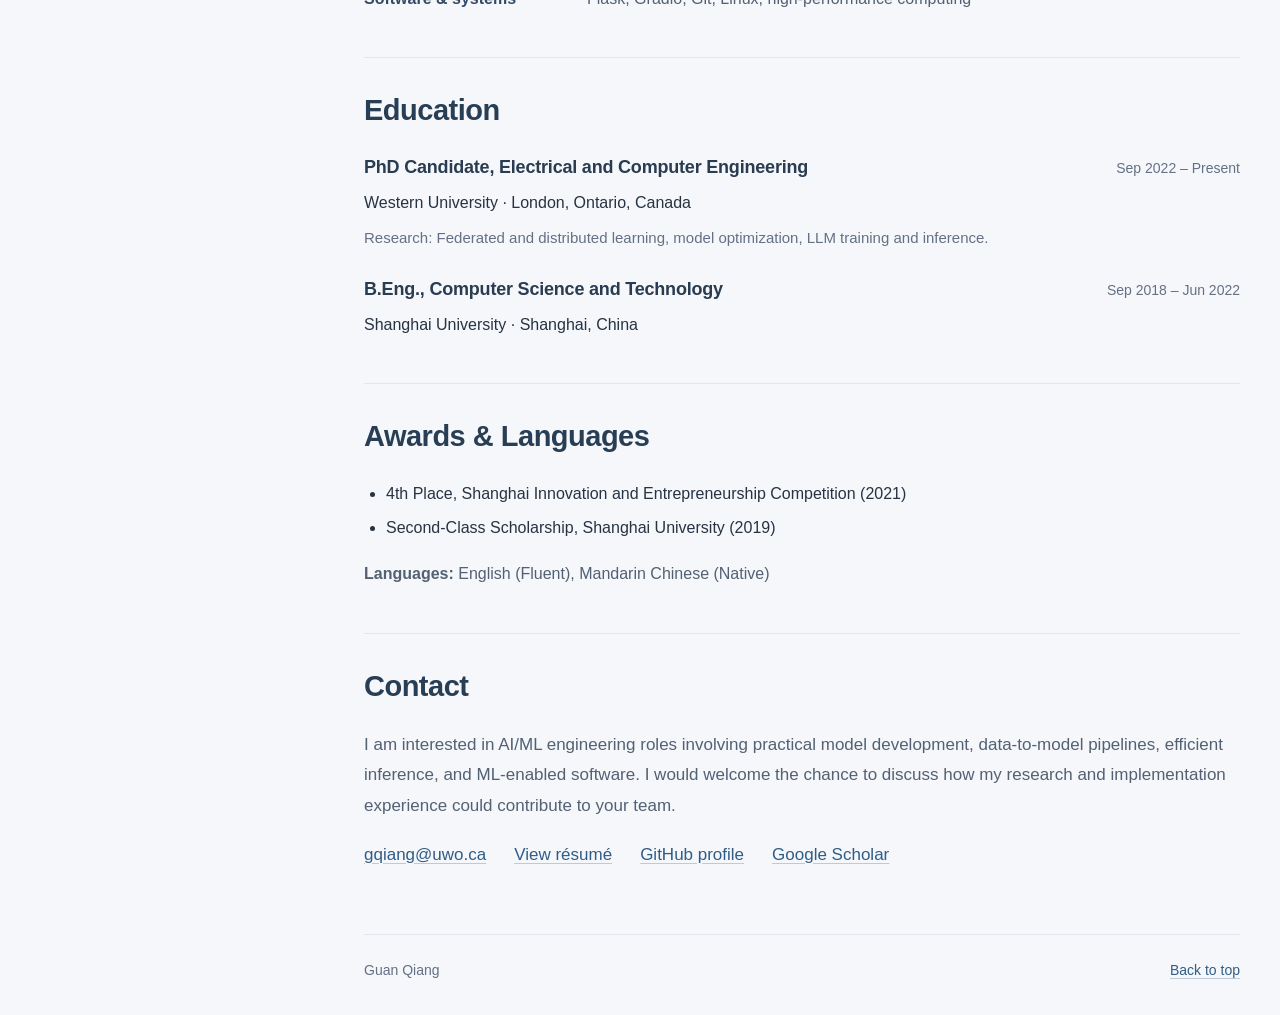
==== commit 9c79ad4d: "Improve widescreen layout and add verified publication links" ====
--- a/index.html
+++ b/index.html
@@ -3,7 +3,7 @@
 <head>
   <meta charset="utf-8">
   <meta name="viewport" content="width=device-width, initial-scale=1">
-  <meta name="theme-color" content="#f6f8fb">
+  <meta name="theme-color" content="#f5f7fb">
   <title>Guan Qiang | AI &amp; Machine Learning</title>
   <meta name="description" content="Guan Qiang, PhD candidate at Western University. Projects and publications in applied machine learning, healthcare AI, LLM inference, and distributed learning.">
   <meta property="og:title" content="Guan Qiang | AI &amp; Machine Learning">
@@ -11,7 +11,7 @@
   <meta property="og:type" content="website">
   <meta property="og:url" content="https://guanqiang1999.github.io/">
   <link rel="icon" href="assets/favicon.svg" type="image/svg+xml">
-  <link rel="stylesheet" href="styles.css?v=professional-2">
+  <link rel="stylesheet" href="styles.css?v=wide-1">
 </head>
 <body>
   <a class="skip-link" href="#main">Skip to content</a>
@@ -23,7 +23,7 @@
           <p class="profile-focus">Applied Machine Learning &amp; AI Systems</p>
           <p class="profile-specialties">Healthcare AI &middot; Efficient LLM inference &middot; Distributed learning</p>
           <p class="affiliation">PhD Candidate, Electrical and Computer Engineering<br>Western University &middot; London, Ontario, Canada</p>
-          <p class="profile-links"><a href="mailto:gqiang@uwo.ca">gqiang@uwo.ca</a><span aria-hidden="true">&middot;</span><a href="https://github.com/GuanQIANG1999">GitHub</a><span aria-hidden="true">&middot;</span><a href="resume.html">R&eacute;sum&eacute;</a></p>
+          <p class="profile-links"><a href="mailto:gqiang@uwo.ca">gqiang@uwo.ca</a><span aria-hidden="true">&middot;</span><a href="https://github.com/GuanQIANG1999">GitHub</a><span aria-hidden="true">&middot;</span><a href="https://scholar.google.ca/citations?user=OV4xs6UAAAAJ&amp;hl=en" target="_blank" rel="noopener noreferrer">Scholar</a><span aria-hidden="true">&middot;</span><a href="resume.html">R&eacute;sum&eacute;</a></p>
         </div>
         <img class="profile-photo" src="assets/profile.jpg" alt="Portrait of Guan Qiang" width="1097" height="1259" fetchpriority="high" decoding="async">
       </div>
@@ -32,6 +32,7 @@
 
     <main id="main">
       <section class="introduction" aria-label="Introduction">
+        <p class="intro-label">RESEARCH &amp; ENGINEERING</p>
         <p class="intro-lead">I build machine learning pipelines and study how to make AI systems reliable and efficient under real-world constraints.</p>
         <p>As a PhD candidate at Western University, I work across healthcare data analysis, LLM inference, and distributed learning. My experience includes end-to-end ML pipeline development, evaluation with incomplete and imbalanced data, secure HPC deployment, and backend business automation.</p>
         <p class="opportunity-note"><strong>Seeking AI/ML Engineer opportunities</strong> where I can combine research, experimentation, and practical software development.</p>
@@ -40,15 +41,16 @@
       <section id="work" aria-labelledby="work-title">
         <h2 id="work-title">Projects &amp; Engineering Experience</h2>
         <p class="section-intro">Selected work, with the problem context, my contribution, and its engineering relevance.</p>
-        <article class="project" id="healthcare">
+        <div class="project-grid">
+        <article class="project project-featured" id="healthcare">
+          <p class="project-kicker">Current project &middot; Healthcare AI</p>
           <h3>Scalable AI System for Healthcare Data Analysis</h3>
           <p class="entry-context">Mitacs Research Project &middot; Jan 2026 &ndash; Present</p>
-          <p class="project-overview">Clinical data can be incomplete, imbalanced, and distributed across different types of evidence. The project connects data processing and modeling in an end-to-end healthcare analysis pipeline.</p>
-          <h4>My contribution</h4>
-          <ul class="contributions"><li>Designed and implemented the pipeline from healthcare data preprocessing through model evaluation.</li><li>Integrated multimodal feature extraction and clinical risk prediction, with models developed for incomplete and imbalanced data.</li><li>Deployed the pipeline in a secure high-performance computing environment.</li></ul>
+          <div class="featured-details"><div><h4>The problem</h4><p class="project-overview">Clinical data can be incomplete, imbalanced, and distributed across different types of evidence. The project connects data processing and modeling in an end-to-end healthcare analysis pipeline.</p></div><div><h4>My contribution</h4>
+          <ul class="contributions"><li>Designed and implemented the pipeline from healthcare data preprocessing through model evaluation.</li><li>Integrated multimodal feature extraction and clinical risk prediction, with models developed for incomplete and imbalanced data.</li><li>Deployed the pipeline in a secure high-performance computing environment.</li></ul></div></div>
           <p class="engineering-value"><strong>Engineering relevance.</strong> Connects data preparation, feature extraction, prediction, and evaluation in a workflow that can run in the intended computing environment.</p>
           <p class="project-topics"><strong>Focus:</strong> Applied ML, multimodal data, model evaluation, HPC deployment.</p>
-          <p class="project-note">Related manuscript: CRS-Triage, under review for AAAI 2027.</p>
+          <p class="project-note">Related manuscript: <a href="https://arxiv.org/abs/2608.03862" target="_blank" rel="noopener noreferrer">CRS-Triage (arXiv preprint)</a>, under review for AAAI 2027.</p>
           <div class="resource-links" aria-label="Project resources"><span class="resource-placeholder" role="link" aria-disabled="true" title="Code link to be added">[Code]</span><span class="resource-placeholder" role="link" aria-disabled="true" title="Demo link to be added">[Demo]</span><span class="project-result">Results: <span class="pending">To be added.</span></span></div>
         </article>
 
@@ -69,7 +71,7 @@
           <p class="entry-context">First-author research &middot; Western University &middot; 2023 &ndash; 2025</p>
           <p class="project-overview">Distributed learning requires coordinating model execution across participating devices. My work examines both the allocation of limited resources and the integrity of clients in collaborative training.</p>
           <h4>My contribution</h4>
-          <ul class="contributions"><li>First-author research on joint resource allocation and layer partitioning for distributed deep learning, published in IEEE Internet of Things Journal (2025).</li><li>Investigated a machine learning-based approach to detecting malicious clients in split learning, published at IEEE PIMRC (2023).</li></ul>
+          <ul class="contributions"><li>First-author research on joint computational resource allocation and layer partitioning for federated learning, published in IEEE Internet of Things Journal (2025).</li><li>Investigated a machine learning-based approach to detecting malicious clients in split learning, published at IEEE PIMRC (2023).</li></ul>
           <p class="engineering-value"><strong>Engineering relevance.</strong> Connects model partitioning and resource management with the reliability of participants in distributed AI systems.</p>
           <p class="project-topics"><strong>Focus:</strong> Distributed learning, split learning, resource allocation, security.</p>
 
@@ -99,17 +101,18 @@
 
           <div class="resource-links" aria-label="Project resources"><span class="resource-placeholder" role="link" aria-disabled="true" title="Code link to be added">[Code]</span><span class="resource-placeholder" role="link" aria-disabled="true" title="Demo link to be added">[Demo]</span><span class="project-result">Results: <span class="pending">To be added.</span></span></div>
         </article>
+        </div>
       </section>
 
       <section id="research" aria-labelledby="research-title">
         <h2 id="research-title">Publications &amp; Manuscripts</h2>
-        <p class="section-intro">Research in healthcare AI, LLM inference, and distributed learning. Submissions under review are labeled explicitly.</p>
+        <p class="section-intro">Published work, public preprints, and manuscripts under review. <a class="scholar-link" href="https://scholar.google.ca/citations?user=OV4xs6UAAAAJ&amp;hl=en" target="_blank" rel="noopener noreferrer">Google Scholar <span aria-hidden="true">&#8599;</span></a></p>
         <ol class="publication-list" reversed>
-          <li><h3>CRS-Triage: Confidence- and Reliability-Aware Selective Triage under Incomplete Clinical Evidence</h3><p><strong>G. Qiang</strong>, Y. Chen, T. Liu, D. Rotenberg, E. H. Kim, and F. Fang.</p><p class="publication-venue">AAAI Conference on Artificial Intelligence, 2027. <span class="publication-status">Under review.</span></p><p class="publication-summary">Selective triage that considers prediction confidence and evidence reliability when clinical information is incomplete.</p><div class="resource-links" aria-label="Publication resources"><span class="resource-placeholder" role="link" aria-disabled="true" title="Paper link to be added">[Paper]</span><span class="resource-placeholder" role="link" aria-disabled="true" title="Code link to be added">[Code]</span></div></li>
-          <li><h3>Value-Aware Resource Allocation and Layer Partitioning for LLM Inference at the Wireless Edge</h3><p><strong>G. Qiang</strong>, X. Xie, F. Fang, D. Cai, and X. Wang.</p><p class="publication-venue">IEEE Transactions on Vehicular Technology, 2026. <span class="publication-status">Under review.</span></p><p class="publication-summary">Value-aware resource assignment and model layer partitioning for inference in wireless-edge systems.</p><div class="resource-links" aria-label="Publication resources"><span class="resource-placeholder" role="link" aria-disabled="true" title="Paper link to be added">[Paper]</span><span class="resource-placeholder" role="link" aria-disabled="true" title="Code link to be added">[Code]</span></div></li>
-          <li><h3>Personalized Vehicular Health Diagnosis via Large Language Model</h3><p>Y. Chen, <strong>G. Qiang</strong>, X. Xie, B. Wang, D. Cai, M. Diyan, T. Liu, and F. Fang.</p><p class="publication-venue">IEEE Communications Standards Magazine, 2026.</p><p class="publication-summary">Explores large language models for personalized vehicular health diagnosis.</p><div class="resource-links" aria-label="Publication resources"><span class="resource-placeholder" role="link" aria-disabled="true" title="Paper link to be added">[Paper]</span><span class="resource-placeholder" role="link" aria-disabled="true" title="Code link to be added">[Code]</span></div></li>
-          <li><h3>Joint Resource Allocation and Layer Partitioning for Distributed Deep Learning</h3><p><strong>G. Qiang</strong>, F. Fang, H. Chen, and X. Wang.</p><p class="publication-venue">IEEE Internet of Things Journal, 2025.</p><p class="publication-summary">Joint resource allocation and model partitioning for distributed deep learning.</p><div class="resource-links" aria-label="Publication resources"><span class="resource-placeholder" role="link" aria-disabled="true" title="Paper link to be added">[Paper]</span><span class="resource-placeholder" role="link" aria-disabled="true" title="Code link to be added">[Code]</span></div></li>
-          <li><h3>Security and Efficiency Enhancement for Split Learning: A Machine Learning based Malicious Clients Detection Approach</h3><p><strong>G. Qiang</strong>, F. Fang, and X. Wang.</p><p class="publication-venue">IEEE PIMRC, Toronto, Canada, 2023.</p><p class="publication-summary">A machine learning-based approach to detecting malicious clients in split learning.</p><div class="resource-links" aria-label="Publication resources"><span class="resource-placeholder" role="link" aria-disabled="true" title="Paper link to be added">[Paper]</span><span class="resource-placeholder" role="link" aria-disabled="true" title="Code link to be added">[Code]</span></div></li>
+          <li><h3><a href="https://arxiv.org/abs/2608.03862" target="_blank" rel="noopener noreferrer">CRS-Triage: Confidence- and Reliability-Aware Selective Triage under Incomplete Clinical Evidence</a></h3><p><strong>G. Qiang</strong>, Y. Chen, T. Liu, D. Rotenberg, E. H. Kim, and F. Fang.</p><p class="publication-venue">AAAI Conference on Artificial Intelligence, 2027. <span class="publication-status">Under review / <span lang="zh">&#22312;&#25237;</span>.</span></p><p class="publication-summary">Public arXiv preprint on selective triage with incomplete clinical evidence. The AAAI 2027 submission remains under review.</p><div class="resource-links" aria-label="Publication resources"><a class="paper-link" href="https://arxiv.org/abs/2608.03862" target="_blank" rel="noopener noreferrer">arXiv preprint <span aria-hidden="true">&#8599;</span></a><span class="resource-placeholder" role="link" aria-disabled="true" title="Code link to be added">[Code]</span></div></li>
+          <li><h3>Value-Aware Resource Allocation and Layer Partitioning for LLM Inference at the Wireless Edge</h3><p><strong>G. Qiang</strong>, X. Xie, F. Fang, D. Cai, and X. Wang.</p><p class="publication-venue">IEEE Transactions on Vehicular Technology, 2026. <span class="publication-status">Under review / <span lang="zh">&#22312;&#25237;</span>.</span></p><p class="publication-summary">Value-aware resource assignment and model layer partitioning for inference in wireless-edge systems.</p><div class="resource-links" aria-label="Publication resources"><span class="submission-status">Under review / <span lang="zh">&#22312;&#25237;</span></span><span class="resource-placeholder" role="link" aria-disabled="true" title="Code link to be added">[Code]</span></div></li>
+          <li><h3><a href="https://doi.org/10.1109/MCOMSTD.2026.3674904" target="_blank" rel="noopener noreferrer">Personalized Vehicular Health Diagnosis via Large Language Model</a></h3><p>Y. Chen, <strong>G. Qiang</strong>, X. Xie, B. Wang, D. Cai, M. Diyan, T. Liu, and F. Fang.</p><p class="publication-venue">IEEE Communications Standards Magazine, early access, 2026.</p><p class="publication-summary">Explores large language models for personalized vehicular health diagnosis.</p><div class="resource-links" aria-label="Publication resources"><a class="paper-link" href="https://doi.org/10.1109/MCOMSTD.2026.3674904" target="_blank" rel="noopener noreferrer">Read paper <span aria-hidden="true">&#8599;</span></a><span class="resource-placeholder" role="link" aria-disabled="true" title="Code link to be added">[Code]</span></div></li>
+          <li><h3><a href="https://doi.org/10.1109/JIOT.2025.3592155" target="_blank" rel="noopener noreferrer">Joint Computational Resource Allocation and Layer Partitioning for Federated Learning</a></h3><p><strong>G. Qiang</strong>, F. Fang, H. Chen, and X. Wang.</p><p class="publication-venue">IEEE Internet of Things Journal, 12(19), pp. 40919&ndash;40933, 2025.</p><p class="publication-summary">Joint computational resource allocation and model layer partitioning for federated learning.</p><div class="resource-links" aria-label="Publication resources"><a class="paper-link" href="https://doi.org/10.1109/JIOT.2025.3592155" target="_blank" rel="noopener noreferrer">Read paper <span aria-hidden="true">&#8599;</span></a><span class="resource-placeholder" role="link" aria-disabled="true" title="Code link to be added">[Code]</span></div></li>
+          <li><h3><a href="https://doi.org/10.1109/PIMRC56721.2023.10293879" target="_blank" rel="noopener noreferrer">Security and Efficiency Enhancement for Split Learning: A Machine Learning based Malicious Clients Detection Approach</a></h3><p><strong>G. Qiang</strong>, F. Fang, and X. Wang.</p><p class="publication-venue">IEEE PIMRC, Toronto, Canada, 2023.</p><p class="publication-summary">A machine learning-based approach to detecting malicious clients in split learning.</p><div class="resource-links" aria-label="Publication resources"><a class="paper-link" href="https://doi.org/10.1109/PIMRC56721.2023.10293879" target="_blank" rel="noopener noreferrer">Read paper <span aria-hidden="true">&#8599;</span></a><span class="resource-placeholder" role="link" aria-disabled="true" title="Code link to be added">[Code]</span></div></li>
         </ol>
       </section>
 
@@ -134,7 +137,7 @@
       <section id="contact" aria-labelledby="contact-title">
         <h2 id="contact-title">Contact</h2>
         <p>I am interested in AI/ML engineering roles involving practical model development, data-to-model pipelines, efficient inference, and ML-enabled software. I would welcome the chance to discuss how my research and implementation experience could contribute to your team.</p>
-        <p class="contact-links"><a href="mailto:gqiang@uwo.ca">gqiang@uwo.ca</a><a href="resume.html">View r&eacute;sum&eacute;</a><a href="https://github.com/GuanQIANG1999">GitHub profile</a></p>
+        <p class="contact-links"><a href="mailto:gqiang@uwo.ca">gqiang@uwo.ca</a><a href="resume.html">View r&eacute;sum&eacute;</a><a href="https://github.com/GuanQIANG1999">GitHub profile</a><a href="https://scholar.google.ca/citations?user=OV4xs6UAAAAJ&amp;hl=en" target="_blank" rel="noopener noreferrer">Google Scholar</a></p>
       </section>
     </main>
     <footer class="site-footer"><span>Guan Qiang</span><a href="#main">Back to top</a></footer>
--- a/styles.css
+++ b/styles.css
@@ -1,5 +1,5 @@
 :root {
-  --paper: #fff;
+  --paper: #f5f7fb;
   --ink: #273342;
   --muted: #647084;
   --accent: #305d86;
@@ -16,7 +16,8 @@
 button { font: inherit; cursor: pointer; }
 [hidden] { display: none !important; }
 h1, h2, h3, h4, p { margin: 0; }
-.page { width: min(1000px, calc(100% - 64px)); margin: 42px auto 0; }
+.page { width: min(1120px, calc(100% - 64px)); margin: 34px auto 0; }
+.page > main { min-width: 0; }
 .skip-link { position: absolute; top: -100px; left: 20px; background: white; padding: 8px 12px; z-index: 10; }
 .skip-link:focus { top: 8px; }
 
@@ -34,6 +35,7 @@
 .section-nav a { text-decoration: none; color: #4e6279; }
 .section-nav a:hover { color: #203e5c; text-decoration: underline; }
 .introduction { max-width: 900px; margin: 30px 0 0; color: #4e5b6b; font-size: 17px; line-height: 1.9; }
+.intro-label { color: #6b829b; font-size: 12px; font-weight: 650; letter-spacing: 1.7px; margin-bottom: 12px; }
 .intro-lead { color: #2c445d; font-size: 21px; line-height: 1.65; font-weight: 500; }
 .introduction p + p { margin-top: 15px; }
 .opportunity-note { font-size: 16px; padding-left: 15px; border-left: 3px solid #a9bfd3; }
@@ -43,7 +45,16 @@
 .page h3 { font-size: 22px; line-height: 1.5; font-weight: 600; color: #293c50; letter-spacing: -.2px; }
 .section-intro { color: var(--muted); font-size: 16px; margin-top: -12px; margin-bottom: 27px; max-width: 850px; }
 
-.project { margin-bottom: 24px; padding: 26px 28px; border: 1px solid #e0e7ee; border-radius: 10px; background: white; box-shadow: 0 3px 12px #253e5908; }
+.project-grid { display: grid; grid-template-columns: minmax(0, 1fr); gap: 24px; }
+.project { display: flex; flex-direction: column; min-width: 0; margin: 0; padding: 26px 28px; border: 1px solid #dfe7ef; border-radius: 13px; background: white; box-shadow: 0 4px 18px #253e5909; }
+.project-featured { background: linear-gradient(140deg, #fff, #f7fbff); }
+.project-kicker { color: #53789b; font-size: 12px; font-weight: 650; letter-spacing: .6px; margin-bottom: 11px; }
+.featured-details { display: grid; grid-template-columns: minmax(0, 1fr); gap: 20px; margin-top: 20px; }
+.featured-details h4 { margin-top: 0; }
+.featured-details .project-overview { margin-top: 9px; }
+.featured-details .contributions { margin-bottom: 0; }
+.project-featured > .engineering-value { margin-top: 22px; }
+.project > .resource-links { padding-top: 15px; margin-top: auto; }
 .project:first-of-type { border-top: 3px solid #6b8fae; padding-top: 24px; }
 .project:last-child { margin-bottom: 0; }
 .entry-context { font-size: 14px; color: var(--muted); margin-top: 7px; }
@@ -71,6 +82,62 @@
 .publication-list .publication-venue { color: #61748a; }
 .publication-status { font-style: italic; }
 .publication-list .resource-links { margin-top: 8px; }
+.publication-list h3 a { color: #2b4966; text-decoration: none; }
+.publication-list h3 a:hover { color: #1e628f; text-decoration: underline; text-decoration-color: #a0bfd8; }
+.paper-link { display: inline-flex; align-items: center; gap: 9px; min-height: 36px; font-weight: 550; }
+.submission-status { color: #866642; font-size: 14px; }
+.publication-status { color: #866642; font-size: 14px; }
+.scholar-link { display: inline-flex; gap: 6px; align-items: center; margin-left: 7px; white-space: nowrap; }
+
+@media (min-width: 900px) {
+  .project-grid { grid-template-columns: repeat(2, minmax(0, 1fr)); }
+  .project-featured { grid-column: 1 / -1; }
+  .featured-details { grid-template-columns: minmax(0, 1fr) minmax(0, 1.15fr); gap: 32px; }
+}
+@media (min-width: 1280px) {
+  .page { display: grid; grid-template-columns: 280px minmax(0, 1fr); width: min(1540px, calc(100% - 80px)); column-gap: 44px; row-gap: 24px; align-items: start; margin-top: 30px; }
+  .profile-header { grid-column: 1; grid-row: 1 / span 2; position: sticky; top: 26px; padding: 24px 22px 0; border-radius: 16px; box-shadow: 0 10px 35px #253e590b; }
+  .profile-summary { flex-direction: column-reverse; align-items: flex-start; gap: 20px; padding-bottom: 20px; }
+  .profile-photo { width: 118px; border-width: 4px; border-radius: 11px; }
+  .profile-header h1 { font-size: 36px; letter-spacing: -.8px; }
+  .profile-focus { font-size: 18px; line-height: 1.55; }
+  .profile-specialties { display: none; }
+  .affiliation { font-size: 14px; line-height: 1.7; }
+  .profile-links { gap: 6px 15px; font-size: 14px; }
+  .profile-links > span { display: none; }
+  .profile-links > a:first-child { flex-basis: 100%; }
+  .section-nav { display: grid; grid-template-columns: repeat(2, minmax(0, 1fr)); gap: 8px; padding: 17px 0; font-size: 14px; }
+  .section-nav a { border: 1px solid #dee7ef; border-radius: 6px; background: #ffffffb0; padding: 5px 8px; text-align: center; }
+  .section-nav a:hover { background: white; border-color: #b6cadb; text-decoration: none; }
+  .page > main { grid-column: 2; grid-row: 1; }
+  .introduction { margin-top: 0; max-width: none; }
+  .introduction > p { max-width: 900px; }
+  .intro-lead { font-size: 26px; line-height: 1.6; max-width: 930px; }
+  .opportunity-note { background: #edf2f8; padding: 11px 16px; border-radius: 0 7px 7px 0; }
+  .page h2 { font-size: 29px; }
+  .project { padding: 25px 25px; }
+  .page .project h3 { font-size: 22px; }
+  .page .project-featured h3 { font-size: 25px; }
+  .publication-list { padding: 0; list-style: none; counter-reset: publications 6; }
+  .publication-list > li { position: relative; counter-increment: publications -1; padding: 23px 25px 23px 58px; margin-bottom: 16px; background: white; border: 1px solid #e1e8f0; border-radius: 11px; }
+  .publication-list > li::before { content: counter(publications, decimal-leading-zero); position: absolute; top: 27px; left: 19px; color: #8b9cb0; font-size: 12px; font-weight: 600; }
+  .site-footer { grid-column: 2; grid-row: 2; margin-top: 12px; }
+}
+@media (min-width: 1700px) {
+  .page { grid-template-columns: 300px minmax(0, 1fr); column-gap: 54px; }
+  .profile-header { padding-inline: 25px; }
+  .profile-photo { width: 132px; }
+  .project { padding: 28px 29px; }
+}
+@media (min-width: 1280px) and (max-height: 760px) {
+  .profile-photo { width: 96px; }
+  .profile-summary { gap: 15px; padding-bottom: 17px; }
+  .profile-header h1 { font-size: 32px; }
+  .profile-focus { font-size: 16px; }
+  .affiliation { font-size: 13px; margin-top: 11px; }
+  .profile-links { font-size: 13px; margin-top: 12px; }
+  .section-nav { padding-block: 13px; }
+}
 
 .skills-list { display: grid; grid-template-columns: 195px minmax(0, 1fr); gap: 17px 28px; margin: 0; font-size: 16px; }
 .skills-list dt { color: #344b63; font-weight: 600; }
@@ -132,11 +199,14 @@
   .section-nav { gap: 9px 15px; }
 }
 @media print {
-  .page { width: 100%; margin: 0; }
-  .profile-header { padding: 0; border: 0; background: white; box-shadow: none; }
+  body { background: white; }
+  .page { display: block; width: 100%; margin: 0; }
+  .profile-header { position: static; padding: 0; border: 0; background: white; box-shadow: none; }
   .section-nav, .skip-link, .site-footer { display: none; }
   .profile-photo { width: 90px; }
   .project { box-shadow: none; }
+  .project-grid, .featured-details { display: block; }
+  .project { margin-bottom: 20px; }
   .project, .publication-list > li, .education-entry { break-inside: avoid; }
   .page h2 { break-after: avoid; }
 }
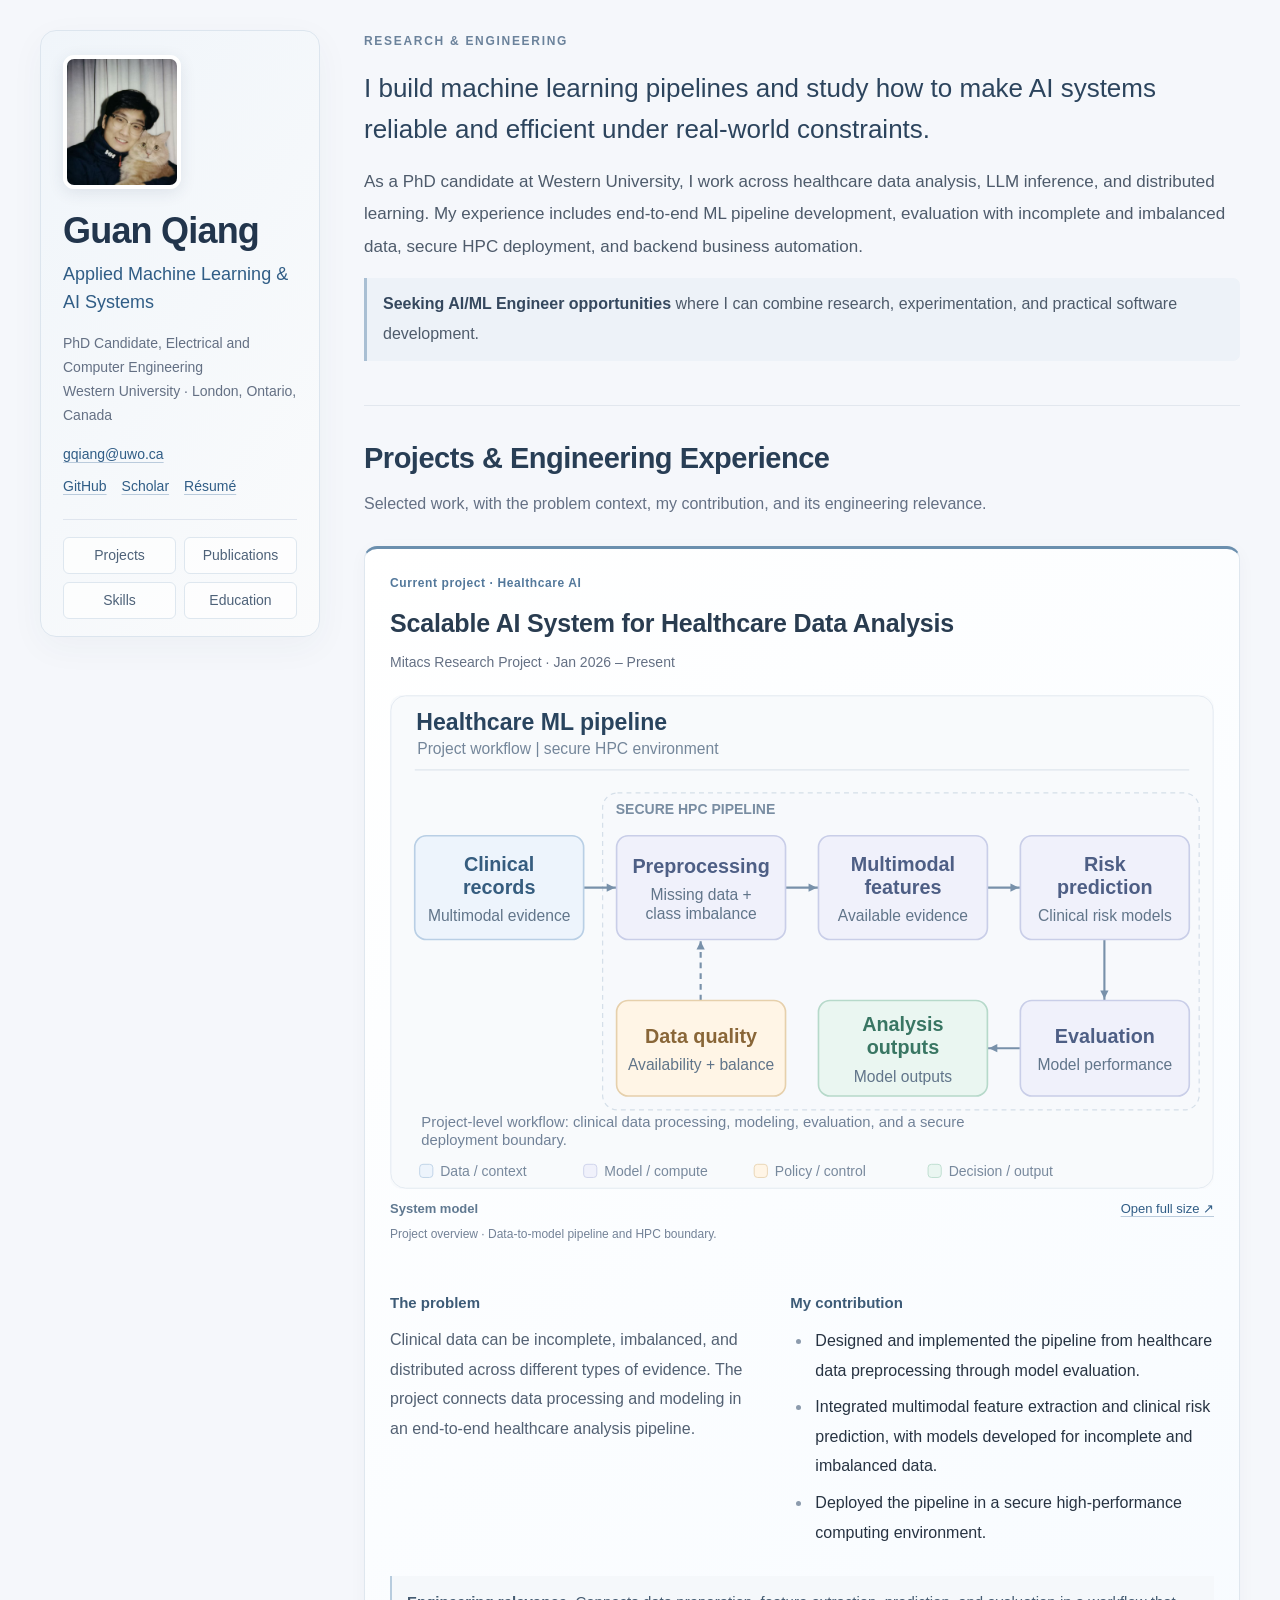
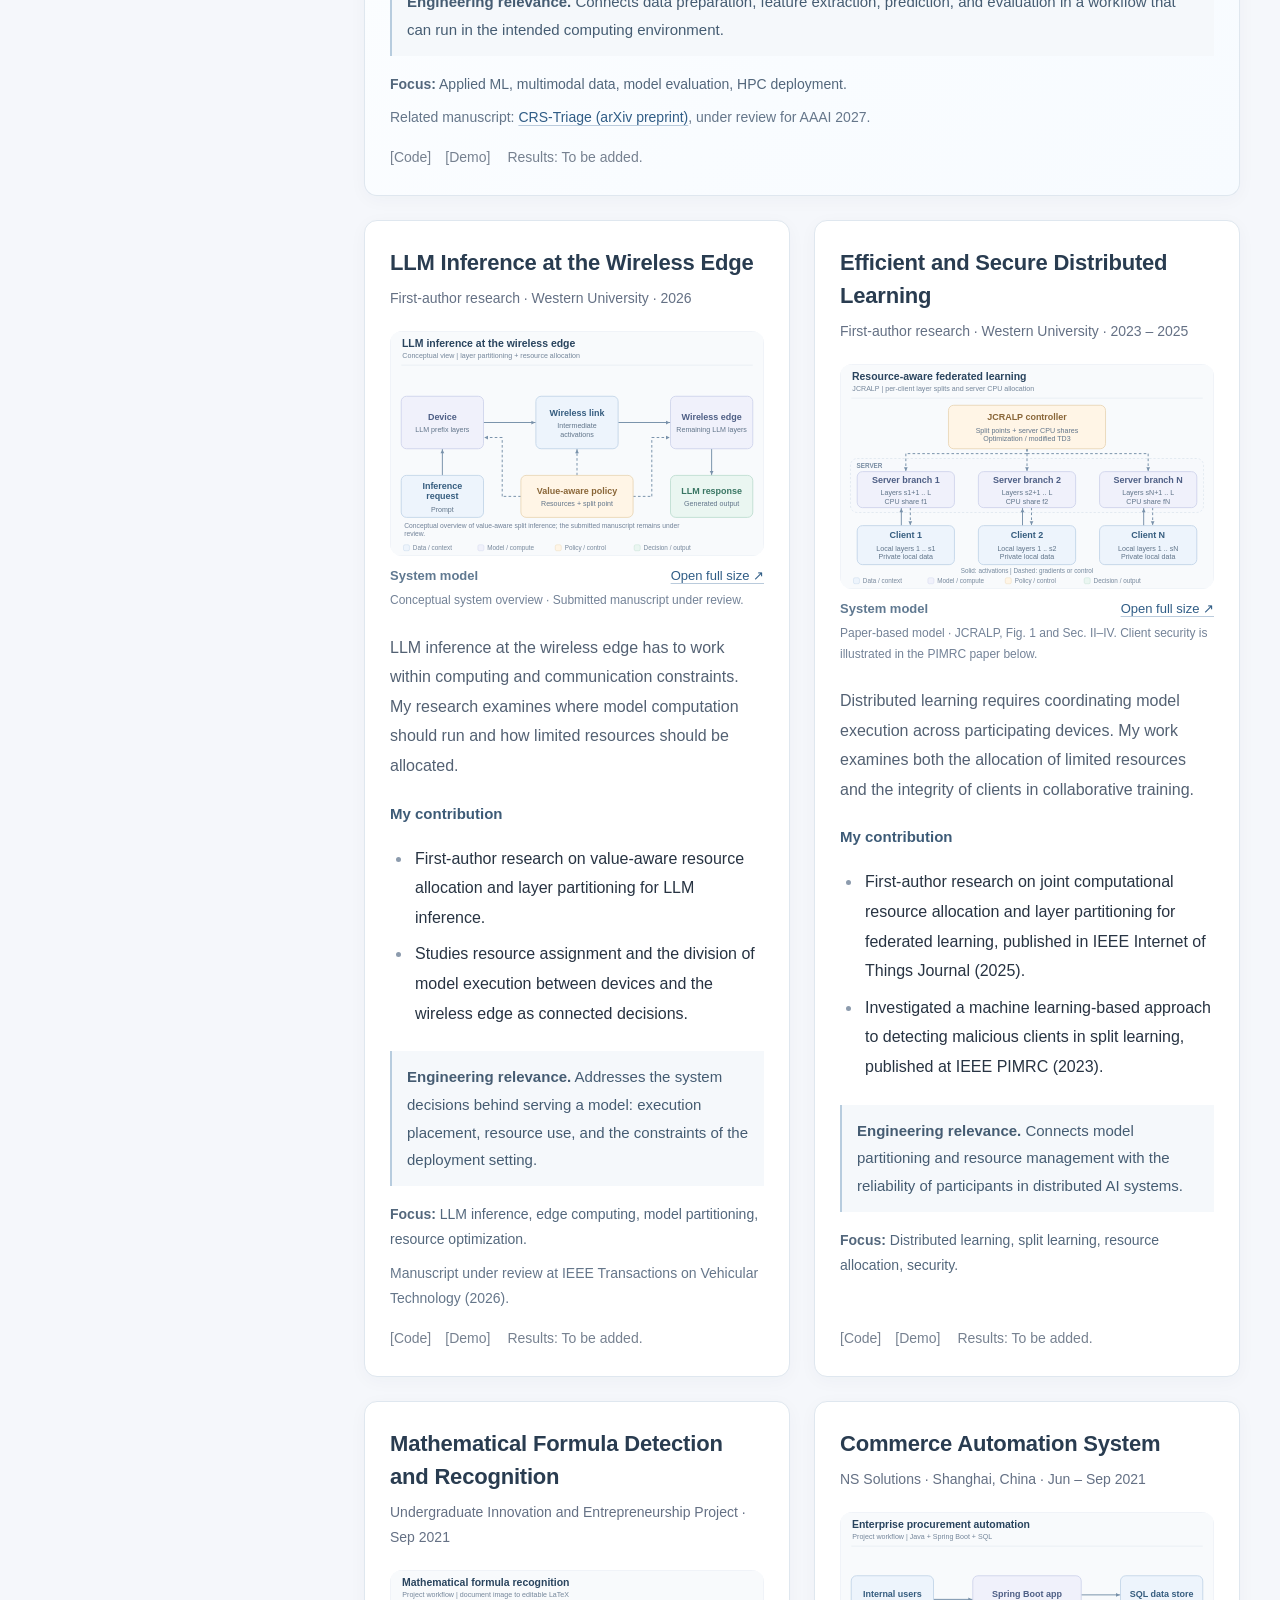
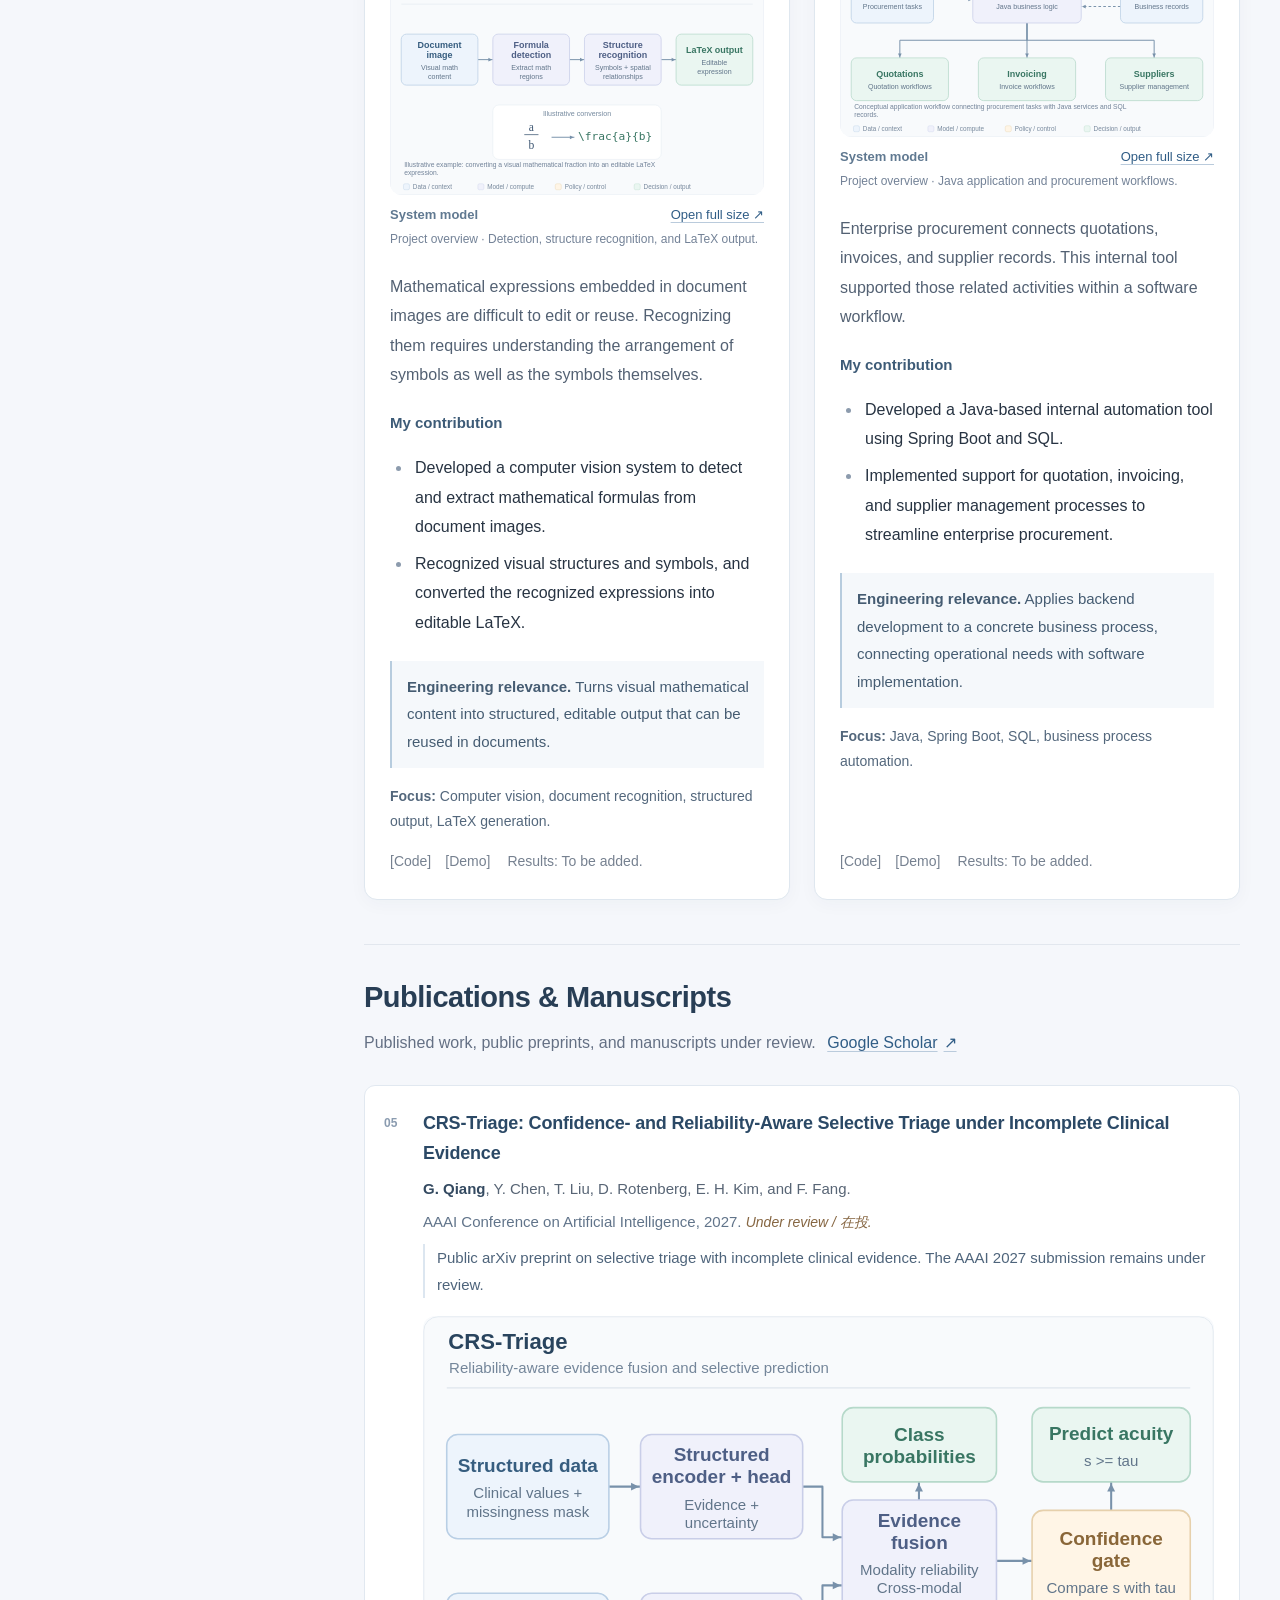
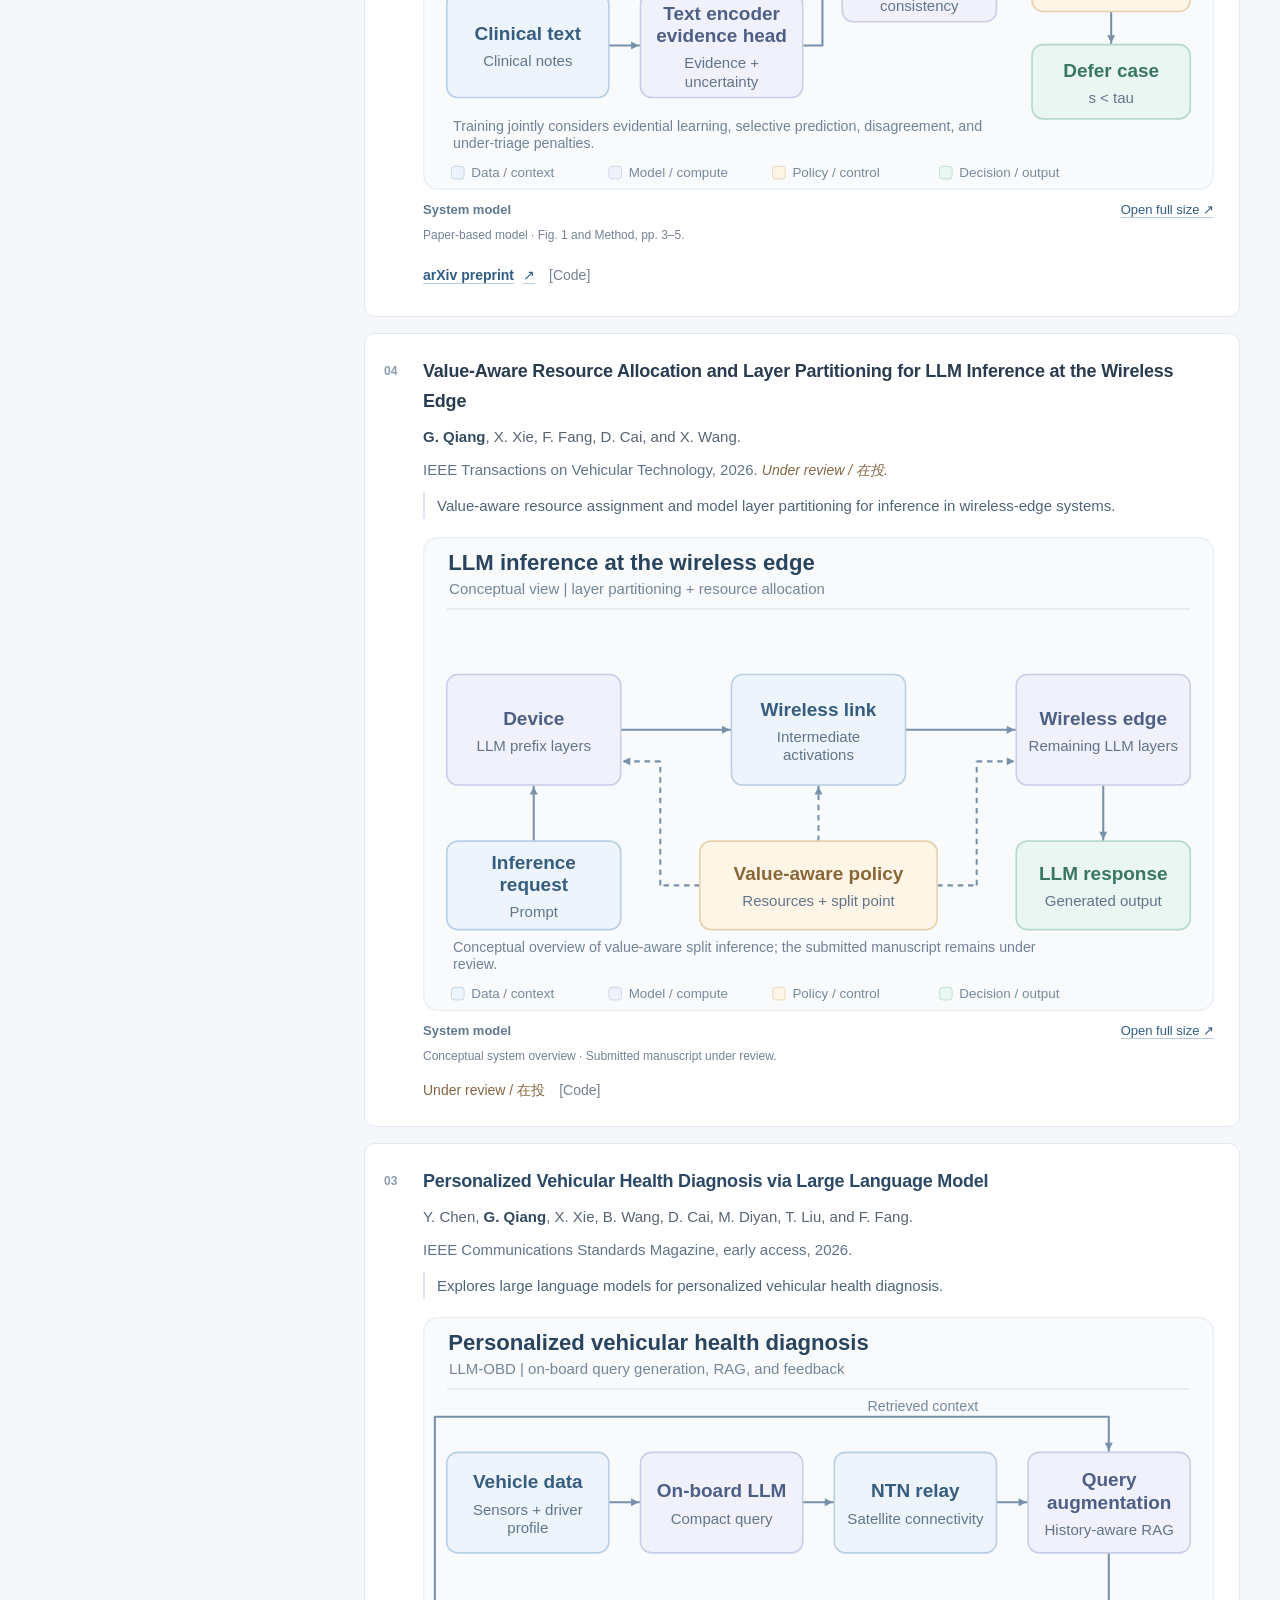
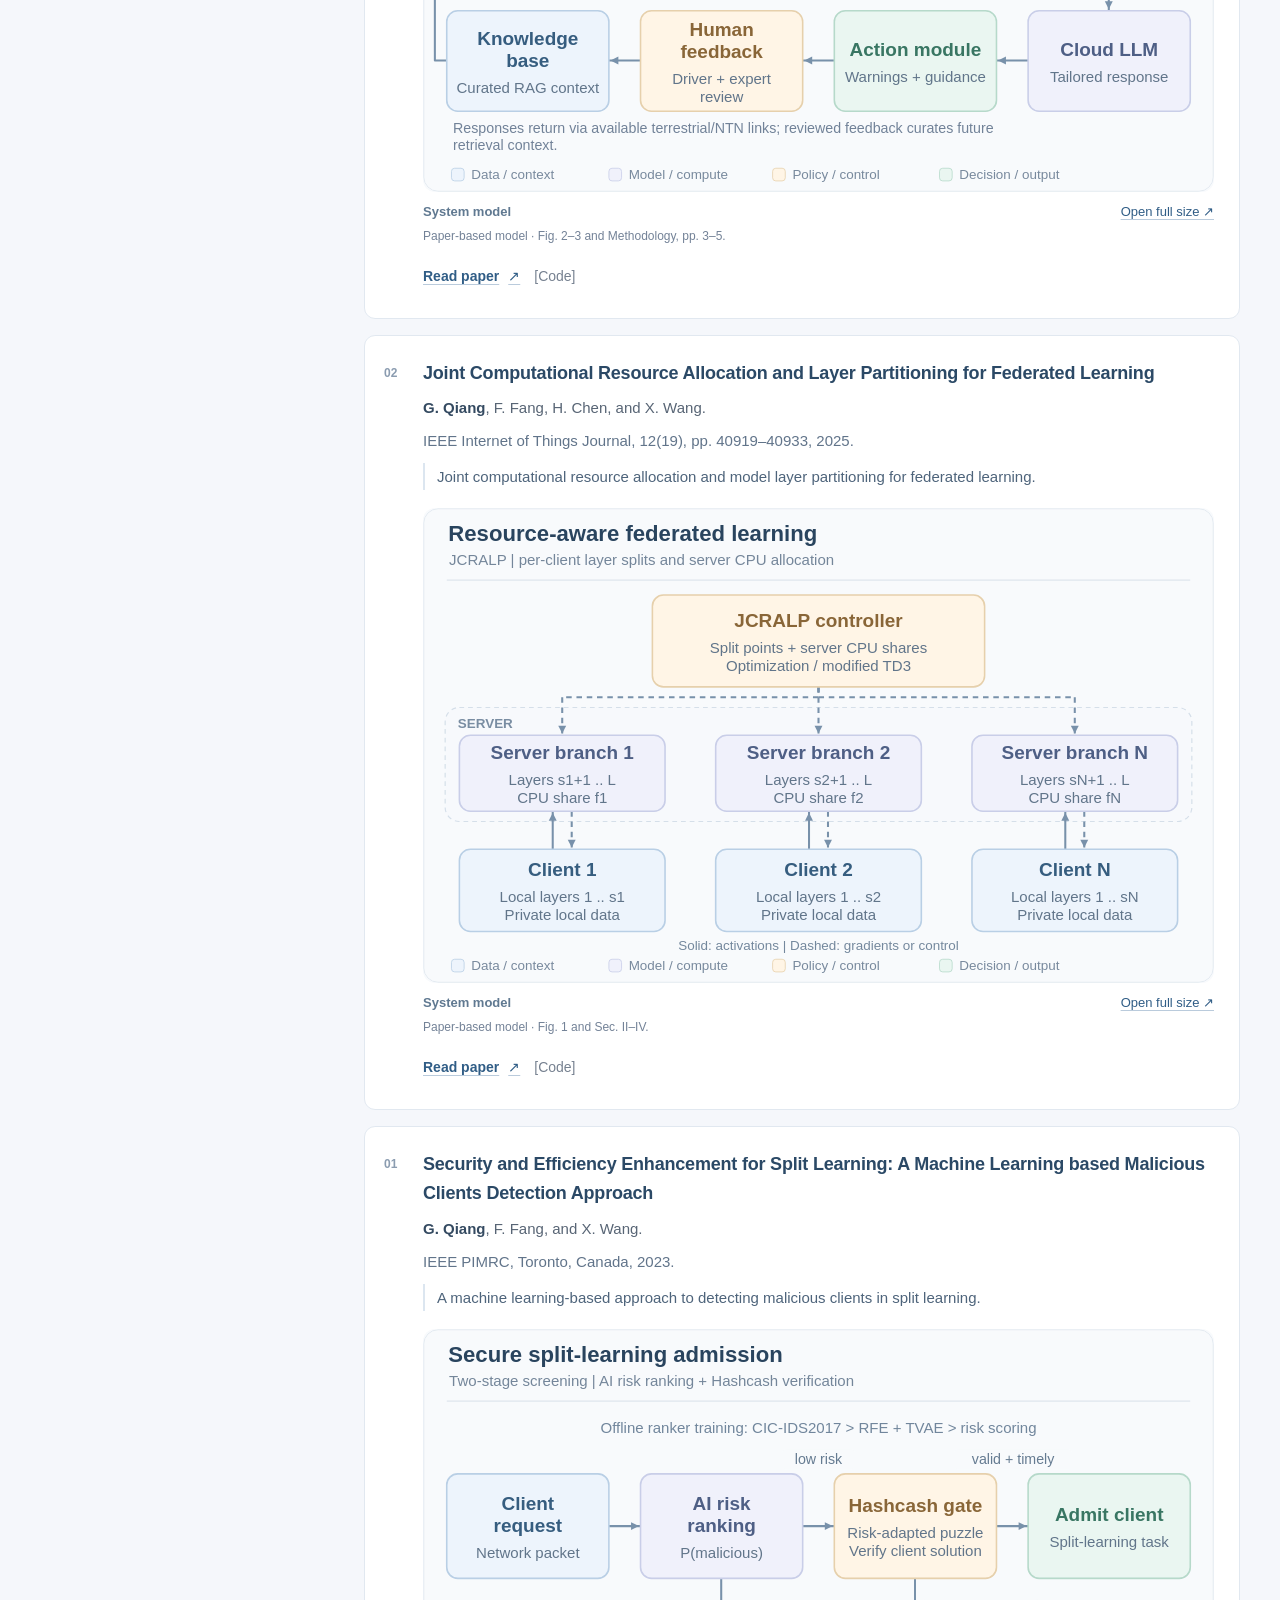
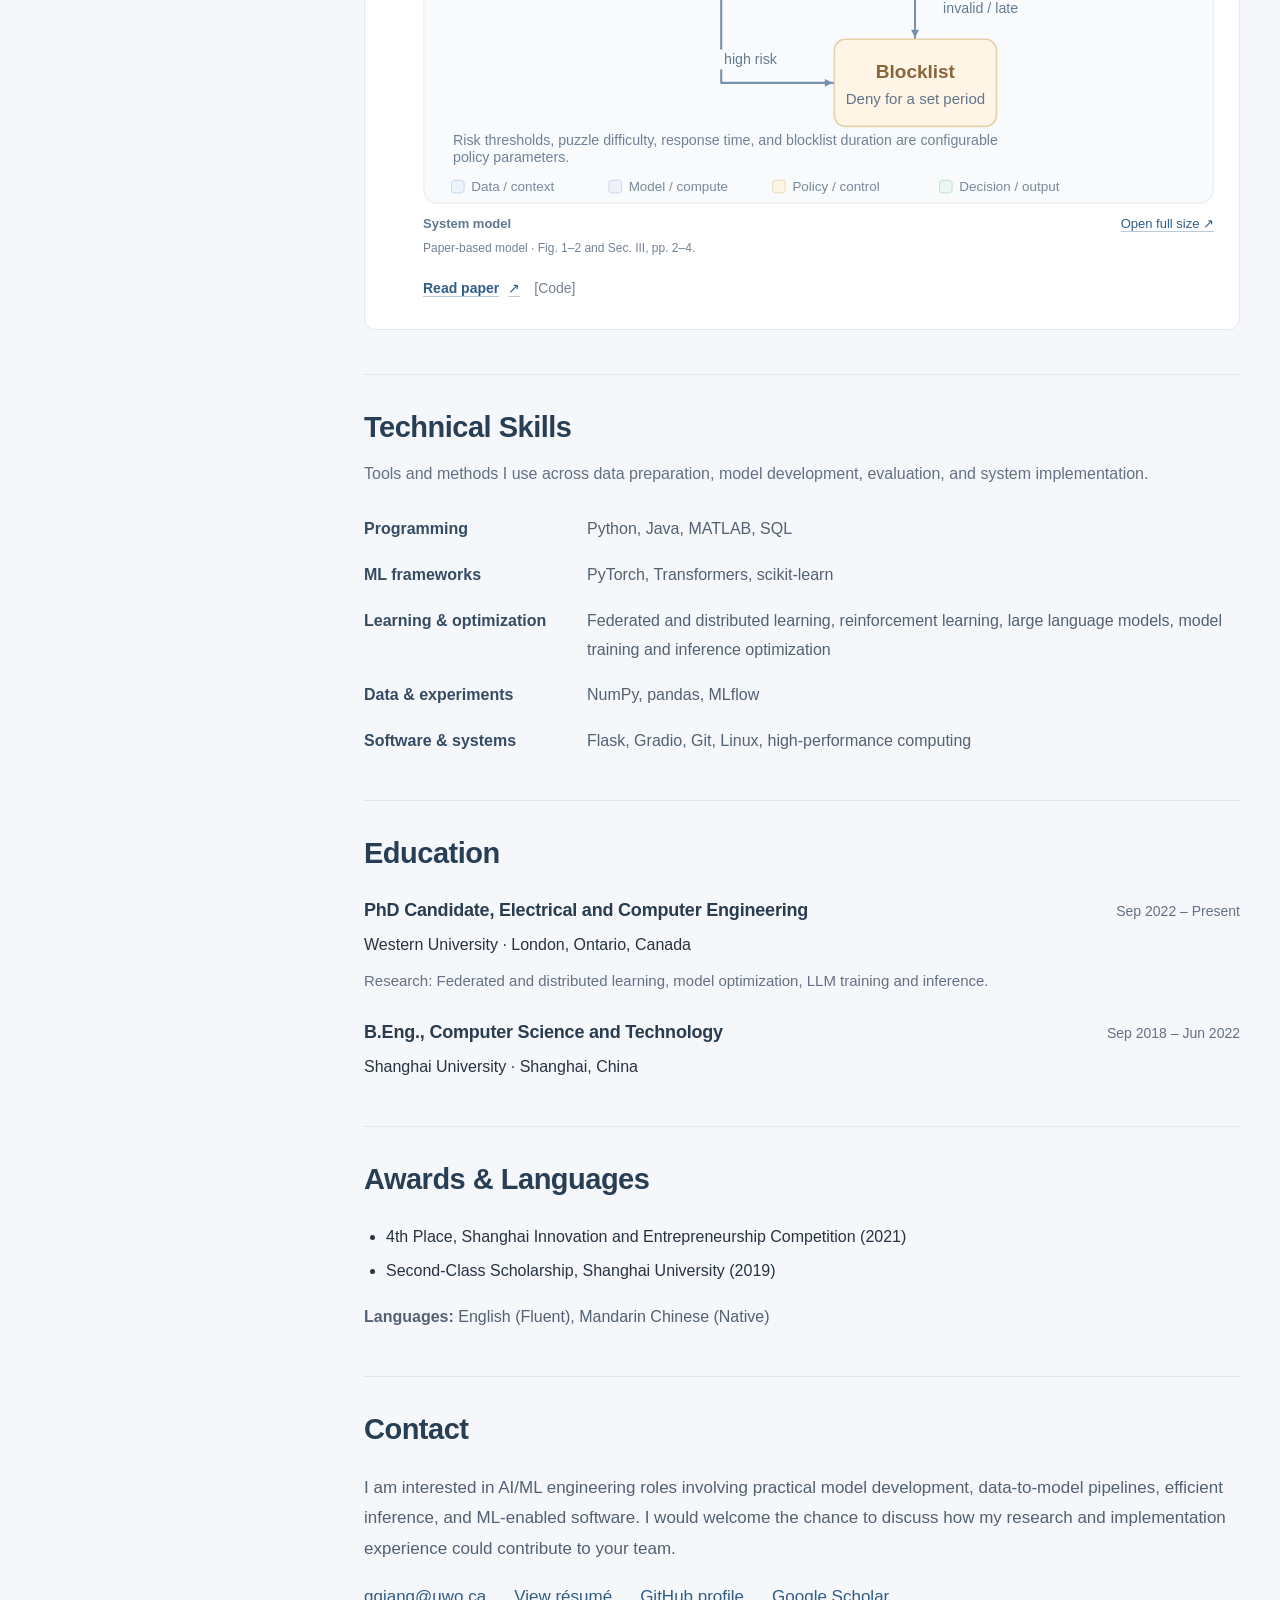
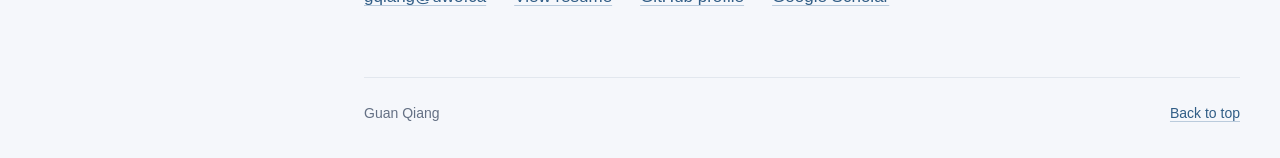
==== commit 79b58bbe: "Add unified paper-based and project system-model diagrams" ====
--- a/index.html
+++ b/index.html
@@ -11,7 +11,7 @@
   <meta property="og:type" content="website">
   <meta property="og:url" content="https://guanqiang1999.github.io/">
   <link rel="icon" href="assets/favicon.svg" type="image/svg+xml">
-  <link rel="stylesheet" href="styles.css?v=wide-1">
+  <link rel="stylesheet" href="styles.css?v=models-1">
 </head>
 <body>
   <a class="skip-link" href="#main">Skip to content</a>
@@ -46,6 +46,10 @@
           <p class="project-kicker">Current project &middot; Healthcare AI</p>
           <h3>Scalable AI System for Healthcare Data Analysis</h3>
           <p class="entry-context">Mitacs Research Project &middot; Jan 2026 &ndash; Present</p>
+          <figure class="system-model">
+            <a class="model-image-link" href="assets/models/healthcare-pipeline.svg" target="_blank" rel="noopener noreferrer" aria-label="Open Healthcare ML pipeline system model at full size (new tab)"><img src="assets/models/healthcare-pipeline.svg" alt="Clinical records enter preprocessing, multimodal feature extraction, and risk prediction. Model evaluation produces analysis outputs. Data quality informs preprocessing. Processing runs in a secure HPC environment." width="1000" height="600" loading="lazy" decoding="async"></a>
+            <figcaption><div class="model-caption-row"><span class="model-label">System model</span><a href="assets/models/healthcare-pipeline.svg" target="_blank" rel="noopener noreferrer">Open full size <span aria-hidden="true">&#8599;</span></a></div><p class="model-provenance">Project overview &middot; Data-to-model pipeline and HPC boundary.</p></figcaption>
+          </figure>
           <div class="featured-details"><div><h4>The problem</h4><p class="project-overview">Clinical data can be incomplete, imbalanced, and distributed across different types of evidence. The project connects data processing and modeling in an end-to-end healthcare analysis pipeline.</p></div><div><h4>My contribution</h4>
           <ul class="contributions"><li>Designed and implemented the pipeline from healthcare data preprocessing through model evaluation.</li><li>Integrated multimodal feature extraction and clinical risk prediction, with models developed for incomplete and imbalanced data.</li><li>Deployed the pipeline in a secure high-performance computing environment.</li></ul></div></div>
           <p class="engineering-value"><strong>Engineering relevance.</strong> Connects data preparation, feature extraction, prediction, and evaluation in a workflow that can run in the intended computing environment.</p>
@@ -57,6 +61,10 @@
         <article class="project" id="llm-inference">
           <h3>LLM Inference at the Wireless Edge</h3>
           <p class="entry-context">First-author research &middot; Western University &middot; 2026</p>
+          <figure class="system-model">
+            <a class="model-image-link" href="assets/models/edge-llm.svg" target="_blank" rel="noopener noreferrer" aria-label="Open LLM inference at the wireless edge system model at full size (new tab)"><img src="assets/models/edge-llm.svg" alt="A prompt is processed by prefix layers on a device, intermediate activations pass over a wireless link, and remaining layers execute at the edge. A value-aware policy controls the split point and computing/communication resources." width="1000" height="600" loading="lazy" decoding="async"></a>
+            <figcaption><div class="model-caption-row"><span class="model-label">System model</span><a href="assets/models/edge-llm.svg" target="_blank" rel="noopener noreferrer">Open full size <span aria-hidden="true">&#8599;</span></a></div><p class="model-provenance">Conceptual system overview &middot; Submitted manuscript under review.</p></figcaption>
+          </figure>
           <p class="project-overview">LLM inference at the wireless edge has to work within computing and communication constraints. My research examines where model computation should run and how limited resources should be allocated.</p>
           <h4>My contribution</h4>
           <ul class="contributions"><li>First-author research on value-aware resource allocation and layer partitioning for LLM inference.</li><li>Studies resource assignment and the division of model execution between devices and the wireless edge as connected decisions.</li></ul>
@@ -69,6 +77,10 @@
         <article class="project" id="distributed-learning">
           <h3>Efficient and Secure Distributed Learning</h3>
           <p class="entry-context">First-author research &middot; Western University &middot; 2023 &ndash; 2025</p>
+          <figure class="system-model">
+            <a class="model-image-link" href="assets/models/federated-partitioning.svg" target="_blank" rel="noopener noreferrer" aria-label="Open Resource-aware federated learning system model at full size (new tab)"><img src="assets/models/federated-partitioning.svg" alt="A JCRALP controller selects each client&#x27;s layer partition and server CPU share. Heterogeneous clients retain local data and prefix layers, while corresponding server branches process remaining layers. Activations and gradients cross the split." width="1000" height="600" loading="lazy" decoding="async"></a>
+            <figcaption><div class="model-caption-row"><span class="model-label">System model</span><a href="assets/models/federated-partitioning.svg" target="_blank" rel="noopener noreferrer">Open full size <span aria-hidden="true">&#8599;</span></a></div><p class="model-provenance">Paper-based model &middot; JCRALP, Fig. 1 and Sec. II&ndash;IV. Client security is illustrated in the PIMRC paper below.</p></figcaption>
+          </figure>
           <p class="project-overview">Distributed learning requires coordinating model execution across participating devices. My work examines both the allocation of limited resources and the integrity of clients in collaborative training.</p>
           <h4>My contribution</h4>
           <ul class="contributions"><li>First-author research on joint computational resource allocation and layer partitioning for federated learning, published in IEEE Internet of Things Journal (2025).</li><li>Investigated a machine learning-based approach to detecting malicious clients in split learning, published at IEEE PIMRC (2023).</li></ul>
@@ -81,6 +93,10 @@
         <article class="project" id="formula-recognition">
           <h3>Mathematical Formula Detection and Recognition</h3>
           <p class="entry-context">Undergraduate Innovation and Entrepreneurship Project &middot; Sep 2021</p>
+          <figure class="system-model">
+            <a class="model-image-link" href="assets/models/formula-recognition.svg" target="_blank" rel="noopener noreferrer" aria-label="Open Mathematical formula recognition system model at full size (new tab)"><img src="assets/models/formula-recognition.svg" alt="Document images pass through formula detection and extraction, symbol and spatial-structure recognition, and conversion to editable LaTeX. An explicitly illustrative fraction conversion is shown below the workflow." width="1000" height="600" loading="lazy" decoding="async"></a>
+            <figcaption><div class="model-caption-row"><span class="model-label">System model</span><a href="assets/models/formula-recognition.svg" target="_blank" rel="noopener noreferrer">Open full size <span aria-hidden="true">&#8599;</span></a></div><p class="model-provenance">Project overview &middot; Detection, structure recognition, and LaTeX output.</p></figcaption>
+          </figure>
           <p class="project-overview">Mathematical expressions embedded in document images are difficult to edit or reuse. Recognizing them requires understanding the arrangement of symbols as well as the symbols themselves.</p>
           <h4>My contribution</h4>
           <ul class="contributions"><li>Developed a computer vision system to detect and extract mathematical formulas from document images.</li><li>Recognized visual structures and symbols, and converted the recognized expressions into editable LaTeX.</li></ul>
@@ -93,6 +109,10 @@
         <article class="project" id="commerce-automation">
           <h3>Commerce Automation System</h3>
           <p class="entry-context">NS Solutions &middot; Shanghai, China &middot; Jun &ndash; Sep 2021</p>
+          <figure class="system-model">
+            <a class="model-image-link" href="assets/models/commerce-automation.svg" target="_blank" rel="noopener noreferrer" aria-label="Open Enterprise procurement automation system model at full size (new tab)"><img src="assets/models/commerce-automation.svg" alt="Internal procurement users interact with a Java/Spring Boot application connected to a SQL data store. The application supports quotations, invoicing, and supplier management. This is a conceptual workflow rather than a detailed implementation specification." width="1000" height="600" loading="lazy" decoding="async"></a>
+            <figcaption><div class="model-caption-row"><span class="model-label">System model</span><a href="assets/models/commerce-automation.svg" target="_blank" rel="noopener noreferrer">Open full size <span aria-hidden="true">&#8599;</span></a></div><p class="model-provenance">Project overview &middot; Java application and procurement workflows.</p></figcaption>
+          </figure>
           <p class="project-overview">Enterprise procurement connects quotations, invoices, and supplier records. This internal tool supported those related activities within a software workflow.</p>
           <h4>My contribution</h4>
           <ul class="contributions"><li>Developed a Java-based internal automation tool using Spring Boot and SQL.</li><li>Implemented support for quotation, invoicing, and supplier management processes to streamline enterprise procurement.</li></ul>
@@ -108,11 +128,26 @@
         <h2 id="research-title">Publications &amp; Manuscripts</h2>
         <p class="section-intro">Published work, public preprints, and manuscripts under review. <a class="scholar-link" href="https://scholar.google.ca/citations?user=OV4xs6UAAAAJ&amp;hl=en" target="_blank" rel="noopener noreferrer">Google Scholar <span aria-hidden="true">&#8599;</span></a></p>
         <ol class="publication-list" reversed>
-          <li><h3><a href="https://arxiv.org/abs/2608.03862" target="_blank" rel="noopener noreferrer">CRS-Triage: Confidence- and Reliability-Aware Selective Triage under Incomplete Clinical Evidence</a></h3><p><strong>G. Qiang</strong>, Y. Chen, T. Liu, D. Rotenberg, E. H. Kim, and F. Fang.</p><p class="publication-venue">AAAI Conference on Artificial Intelligence, 2027. <span class="publication-status">Under review / <span lang="zh">&#22312;&#25237;</span>.</span></p><p class="publication-summary">Public arXiv preprint on selective triage with incomplete clinical evidence. The AAAI 2027 submission remains under review.</p><div class="resource-links" aria-label="Publication resources"><a class="paper-link" href="https://arxiv.org/abs/2608.03862" target="_blank" rel="noopener noreferrer">arXiv preprint <span aria-hidden="true">&#8599;</span></a><span class="resource-placeholder" role="link" aria-disabled="true" title="Code link to be added">[Code]</span></div></li>
-          <li><h3>Value-Aware Resource Allocation and Layer Partitioning for LLM Inference at the Wireless Edge</h3><p><strong>G. Qiang</strong>, X. Xie, F. Fang, D. Cai, and X. Wang.</p><p class="publication-venue">IEEE Transactions on Vehicular Technology, 2026. <span class="publication-status">Under review / <span lang="zh">&#22312;&#25237;</span>.</span></p><p class="publication-summary">Value-aware resource assignment and model layer partitioning for inference in wireless-edge systems.</p><div class="resource-links" aria-label="Publication resources"><span class="submission-status">Under review / <span lang="zh">&#22312;&#25237;</span></span><span class="resource-placeholder" role="link" aria-disabled="true" title="Code link to be added">[Code]</span></div></li>
-          <li><h3><a href="https://doi.org/10.1109/MCOMSTD.2026.3674904" target="_blank" rel="noopener noreferrer">Personalized Vehicular Health Diagnosis via Large Language Model</a></h3><p>Y. Chen, <strong>G. Qiang</strong>, X. Xie, B. Wang, D. Cai, M. Diyan, T. Liu, and F. Fang.</p><p class="publication-venue">IEEE Communications Standards Magazine, early access, 2026.</p><p class="publication-summary">Explores large language models for personalized vehicular health diagnosis.</p><div class="resource-links" aria-label="Publication resources"><a class="paper-link" href="https://doi.org/10.1109/MCOMSTD.2026.3674904" target="_blank" rel="noopener noreferrer">Read paper <span aria-hidden="true">&#8599;</span></a><span class="resource-placeholder" role="link" aria-disabled="true" title="Code link to be added">[Code]</span></div></li>
-          <li><h3><a href="https://doi.org/10.1109/JIOT.2025.3592155" target="_blank" rel="noopener noreferrer">Joint Computational Resource Allocation and Layer Partitioning for Federated Learning</a></h3><p><strong>G. Qiang</strong>, F. Fang, H. Chen, and X. Wang.</p><p class="publication-venue">IEEE Internet of Things Journal, 12(19), pp. 40919&ndash;40933, 2025.</p><p class="publication-summary">Joint computational resource allocation and model layer partitioning for federated learning.</p><div class="resource-links" aria-label="Publication resources"><a class="paper-link" href="https://doi.org/10.1109/JIOT.2025.3592155" target="_blank" rel="noopener noreferrer">Read paper <span aria-hidden="true">&#8599;</span></a><span class="resource-placeholder" role="link" aria-disabled="true" title="Code link to be added">[Code]</span></div></li>
-          <li><h3><a href="https://doi.org/10.1109/PIMRC56721.2023.10293879" target="_blank" rel="noopener noreferrer">Security and Efficiency Enhancement for Split Learning: A Machine Learning based Malicious Clients Detection Approach</a></h3><p><strong>G. Qiang</strong>, F. Fang, and X. Wang.</p><p class="publication-venue">IEEE PIMRC, Toronto, Canada, 2023.</p><p class="publication-summary">A machine learning-based approach to detecting malicious clients in split learning.</p><div class="resource-links" aria-label="Publication resources"><a class="paper-link" href="https://doi.org/10.1109/PIMRC56721.2023.10293879" target="_blank" rel="noopener noreferrer">Read paper <span aria-hidden="true">&#8599;</span></a><span class="resource-placeholder" role="link" aria-disabled="true" title="Code link to be added">[Code]</span></div></li>
+          <li><h3><a href="https://arxiv.org/abs/2608.03862" target="_blank" rel="noopener noreferrer">CRS-Triage: Confidence- and Reliability-Aware Selective Triage under Incomplete Clinical Evidence</a></h3><p><strong>G. Qiang</strong>, Y. Chen, T. Liu, D. Rotenberg, E. H. Kim, and F. Fang.</p><p class="publication-venue">AAAI Conference on Artificial Intelligence, 2027. <span class="publication-status">Under review / <span lang="zh">&#22312;&#25237;</span>.</span></p><p class="publication-summary">Public arXiv preprint on selective triage with incomplete clinical evidence. The AAAI 2027 submission remains under review.</p><figure class="system-model">
+            <a class="model-image-link" href="assets/models/crs-triage.svg" target="_blank" rel="noopener noreferrer" aria-label="Open CRS-Triage system model at full size (new tab)"><img src="assets/models/crs-triage.svg" alt="Structured clinical values with a missingness mask and clinical text enter separate encoders and evidence heads. Modality reliability, uncertainty, and cross-modal consistency guide evidential fusion. A confidence score is compared with a threshold: predict acuity for sufficiently confident cases or defer the case for assessment. Under-triage receives a larger training penalty." width="1000" height="600" loading="lazy" decoding="async"></a>
+            <figcaption><div class="model-caption-row"><span class="model-label">System model</span><a href="assets/models/crs-triage.svg" target="_blank" rel="noopener noreferrer">Open full size <span aria-hidden="true">&#8599;</span></a></div><p class="model-provenance">Paper-based model &middot; Fig. 1 and Method, pp. 3&ndash;5.</p></figcaption>
+          </figure><div class="resource-links" aria-label="Publication resources"><a class="paper-link" href="https://arxiv.org/abs/2608.03862" target="_blank" rel="noopener noreferrer">arXiv preprint <span aria-hidden="true">&#8599;</span></a><span class="resource-placeholder" role="link" aria-disabled="true" title="Code link to be added">[Code]</span></div></li>
+          <li><h3>Value-Aware Resource Allocation and Layer Partitioning for LLM Inference at the Wireless Edge</h3><p><strong>G. Qiang</strong>, X. Xie, F. Fang, D. Cai, and X. Wang.</p><p class="publication-venue">IEEE Transactions on Vehicular Technology, 2026. <span class="publication-status">Under review / <span lang="zh">&#22312;&#25237;</span>.</span></p><p class="publication-summary">Value-aware resource assignment and model layer partitioning for inference in wireless-edge systems.</p><figure class="system-model">
+            <a class="model-image-link" href="assets/models/edge-llm.svg" target="_blank" rel="noopener noreferrer" aria-label="Open LLM inference at the wireless edge system model at full size (new tab)"><img src="assets/models/edge-llm.svg" alt="A prompt is processed by prefix layers on a device, intermediate activations pass over a wireless link, and remaining layers execute at the edge. A value-aware policy controls the split point and computing/communication resources." width="1000" height="600" loading="lazy" decoding="async"></a>
+            <figcaption><div class="model-caption-row"><span class="model-label">System model</span><a href="assets/models/edge-llm.svg" target="_blank" rel="noopener noreferrer">Open full size <span aria-hidden="true">&#8599;</span></a></div><p class="model-provenance">Conceptual system overview &middot; Submitted manuscript under review.</p></figcaption>
+          </figure><div class="resource-links" aria-label="Publication resources"><span class="submission-status">Under review / <span lang="zh">&#22312;&#25237;</span></span><span class="resource-placeholder" role="link" aria-disabled="true" title="Code link to be added">[Code]</span></div></li>
+          <li><h3><a href="https://doi.org/10.1109/MCOMSTD.2026.3674904" target="_blank" rel="noopener noreferrer">Personalized Vehicular Health Diagnosis via Large Language Model</a></h3><p>Y. Chen, <strong>G. Qiang</strong>, X. Xie, B. Wang, D. Cai, M. Diyan, T. Liu, and F. Fang.</p><p class="publication-venue">IEEE Communications Standards Magazine, early access, 2026.</p><p class="publication-summary">Explores large language models for personalized vehicular health diagnosis.</p><figure class="system-model">
+            <a class="model-image-link" href="assets/models/vehicular-llm.svg" target="_blank" rel="noopener noreferrer" aria-label="Open Personalized vehicular health diagnosis system model at full size (new tab)"><img src="assets/models/vehicular-llm.svg" alt="Vehicle sensor data and driver profiles feed an on-board lightweight LLM. A compact query traverses an NTN connection to server-side query augmentation and knowledge retrieval, then a cloud LLM produces personalized guidance. The action module conveys warnings. Driver and expert review curate feedback into the knowledge base for future retrieval." width="1000" height="600" loading="lazy" decoding="async"></a>
+            <figcaption><div class="model-caption-row"><span class="model-label">System model</span><a href="assets/models/vehicular-llm.svg" target="_blank" rel="noopener noreferrer">Open full size <span aria-hidden="true">&#8599;</span></a></div><p class="model-provenance">Paper-based model &middot; Fig. 2&ndash;3 and Methodology, pp. 3&ndash;5.</p></figcaption>
+          </figure><div class="resource-links" aria-label="Publication resources"><a class="paper-link" href="https://doi.org/10.1109/MCOMSTD.2026.3674904" target="_blank" rel="noopener noreferrer">Read paper <span aria-hidden="true">&#8599;</span></a><span class="resource-placeholder" role="link" aria-disabled="true" title="Code link to be added">[Code]</span></div></li>
+          <li><h3><a href="https://doi.org/10.1109/JIOT.2025.3592155" target="_blank" rel="noopener noreferrer">Joint Computational Resource Allocation and Layer Partitioning for Federated Learning</a></h3><p><strong>G. Qiang</strong>, F. Fang, H. Chen, and X. Wang.</p><p class="publication-venue">IEEE Internet of Things Journal, 12(19), pp. 40919&ndash;40933, 2025.</p><p class="publication-summary">Joint computational resource allocation and model layer partitioning for federated learning.</p><figure class="system-model">
+            <a class="model-image-link" href="assets/models/federated-partitioning.svg" target="_blank" rel="noopener noreferrer" aria-label="Open Resource-aware federated learning system model at full size (new tab)"><img src="assets/models/federated-partitioning.svg" alt="A JCRALP controller selects each client&#x27;s layer partition and server CPU share. Heterogeneous clients retain local data and prefix layers, while corresponding server branches process remaining layers. Activations and gradients cross the split." width="1000" height="600" loading="lazy" decoding="async"></a>
+            <figcaption><div class="model-caption-row"><span class="model-label">System model</span><a href="assets/models/federated-partitioning.svg" target="_blank" rel="noopener noreferrer">Open full size <span aria-hidden="true">&#8599;</span></a></div><p class="model-provenance">Paper-based model &middot; Fig. 1 and Sec. II&ndash;IV.</p></figcaption>
+          </figure><div class="resource-links" aria-label="Publication resources"><a class="paper-link" href="https://doi.org/10.1109/JIOT.2025.3592155" target="_blank" rel="noopener noreferrer">Read paper <span aria-hidden="true">&#8599;</span></a><span class="resource-placeholder" role="link" aria-disabled="true" title="Code link to be added">[Code]</span></div></li>
+          <li><h3><a href="https://doi.org/10.1109/PIMRC56721.2023.10293879" target="_blank" rel="noopener noreferrer">Security and Efficiency Enhancement for Split Learning: A Machine Learning based Malicious Clients Detection Approach</a></h3><p><strong>G. Qiang</strong>, F. Fang, and X. Wang.</p><p class="publication-venue">IEEE PIMRC, Toronto, Canada, 2023.</p><p class="publication-summary">A machine learning-based approach to detecting malicious clients in split learning.</p><figure class="system-model">
+            <a class="model-image-link" href="assets/models/split-learning-security.svg" target="_blank" rel="noopener noreferrer" aria-label="Open Secure split-learning admission system model at full size (new tab)"><img src="assets/models/split-learning-security.svg" alt="A client&#x27;s request packet is scored by an AI risk ranker. Low-risk clients receive a risk-adapted Hashcash challenge. A correct and timely client solution admits the client to split learning. High-risk requests and invalid or late solutions enter a blocklist. The offline ranker pipeline uses CIC-IDS2017, recursive feature elimination, and TVAE-based data augmentation." width="1000" height="600" loading="lazy" decoding="async"></a>
+            <figcaption><div class="model-caption-row"><span class="model-label">System model</span><a href="assets/models/split-learning-security.svg" target="_blank" rel="noopener noreferrer">Open full size <span aria-hidden="true">&#8599;</span></a></div><p class="model-provenance">Paper-based model &middot; Fig. 1&ndash;2 and Sec. III, pp. 2&ndash;4.</p></figcaption>
+          </figure><div class="resource-links" aria-label="Publication resources"><a class="paper-link" href="https://doi.org/10.1109/PIMRC56721.2023.10293879" target="_blank" rel="noopener noreferrer">Read paper <span aria-hidden="true">&#8599;</span></a><span class="resource-placeholder" role="link" aria-disabled="true" title="Code link to be added">[Code]</span></div></li>
         </ol>
       </section>
 
--- a/styles.css
+++ b/styles.css
@@ -55,6 +55,19 @@
 .featured-details .contributions { margin-bottom: 0; }
 .project-featured > .engineering-value { margin-top: 22px; }
 .project > .resource-links { padding-top: 15px; margin-top: auto; }
+.system-model { margin: 20px 0 6px; min-width: 0; }
+.model-image-link { display: block; border-radius: 12px; overflow: hidden; background: #f8fafc; text-decoration: none; }
+.model-image-link img { display: block; width: 100%; height: auto; aspect-ratio: 5 / 3; }
+.model-image-link:hover { outline: 1px solid #bfd0e0; outline-offset: 2px; }
+.system-model figcaption { margin-top: 9px; }
+.model-caption-row { display: flex; justify-content: space-between; flex-wrap: wrap; align-items: baseline; gap: 5px 15px; font-size: 13px; line-height: 1.65; }
+.model-label { font-weight: 600; color: #607991; }
+.model-caption-row a { font-size: 13px; }
+.system-model .model-provenance { margin-top: 4px; font-size: 12px; line-height: 1.7; color: #738297; }
+.project-featured .model-image-link { max-width: 900px; margin-inline: auto; }
+.publication-list .system-model { margin-top: 18px; margin-bottom: 12px; }
+.publication-list .model-image-link { max-width: 860px; margin-inline: auto; }
+.publication-list .model-provenance { font-size: 12px; color: #738297; }
 .project:first-of-type { border-top: 3px solid #6b8fae; padding-top: 24px; }
 .project:last-child { margin-bottom: 0; }
 .entry-context { font-size: 14px; color: var(--muted); margin-top: 7px; }
@@ -205,6 +218,8 @@
   .section-nav, .skip-link, .site-footer { display: none; }
   .profile-photo { width: 90px; }
   .project { box-shadow: none; }
+  .system-model { break-inside: avoid; }
+  .model-caption-row a { display: none; }
   .project-grid, .featured-details { display: block; }
   .project { margin-bottom: 20px; }
   .project, .publication-list > li, .education-entry { break-inside: avoid; }
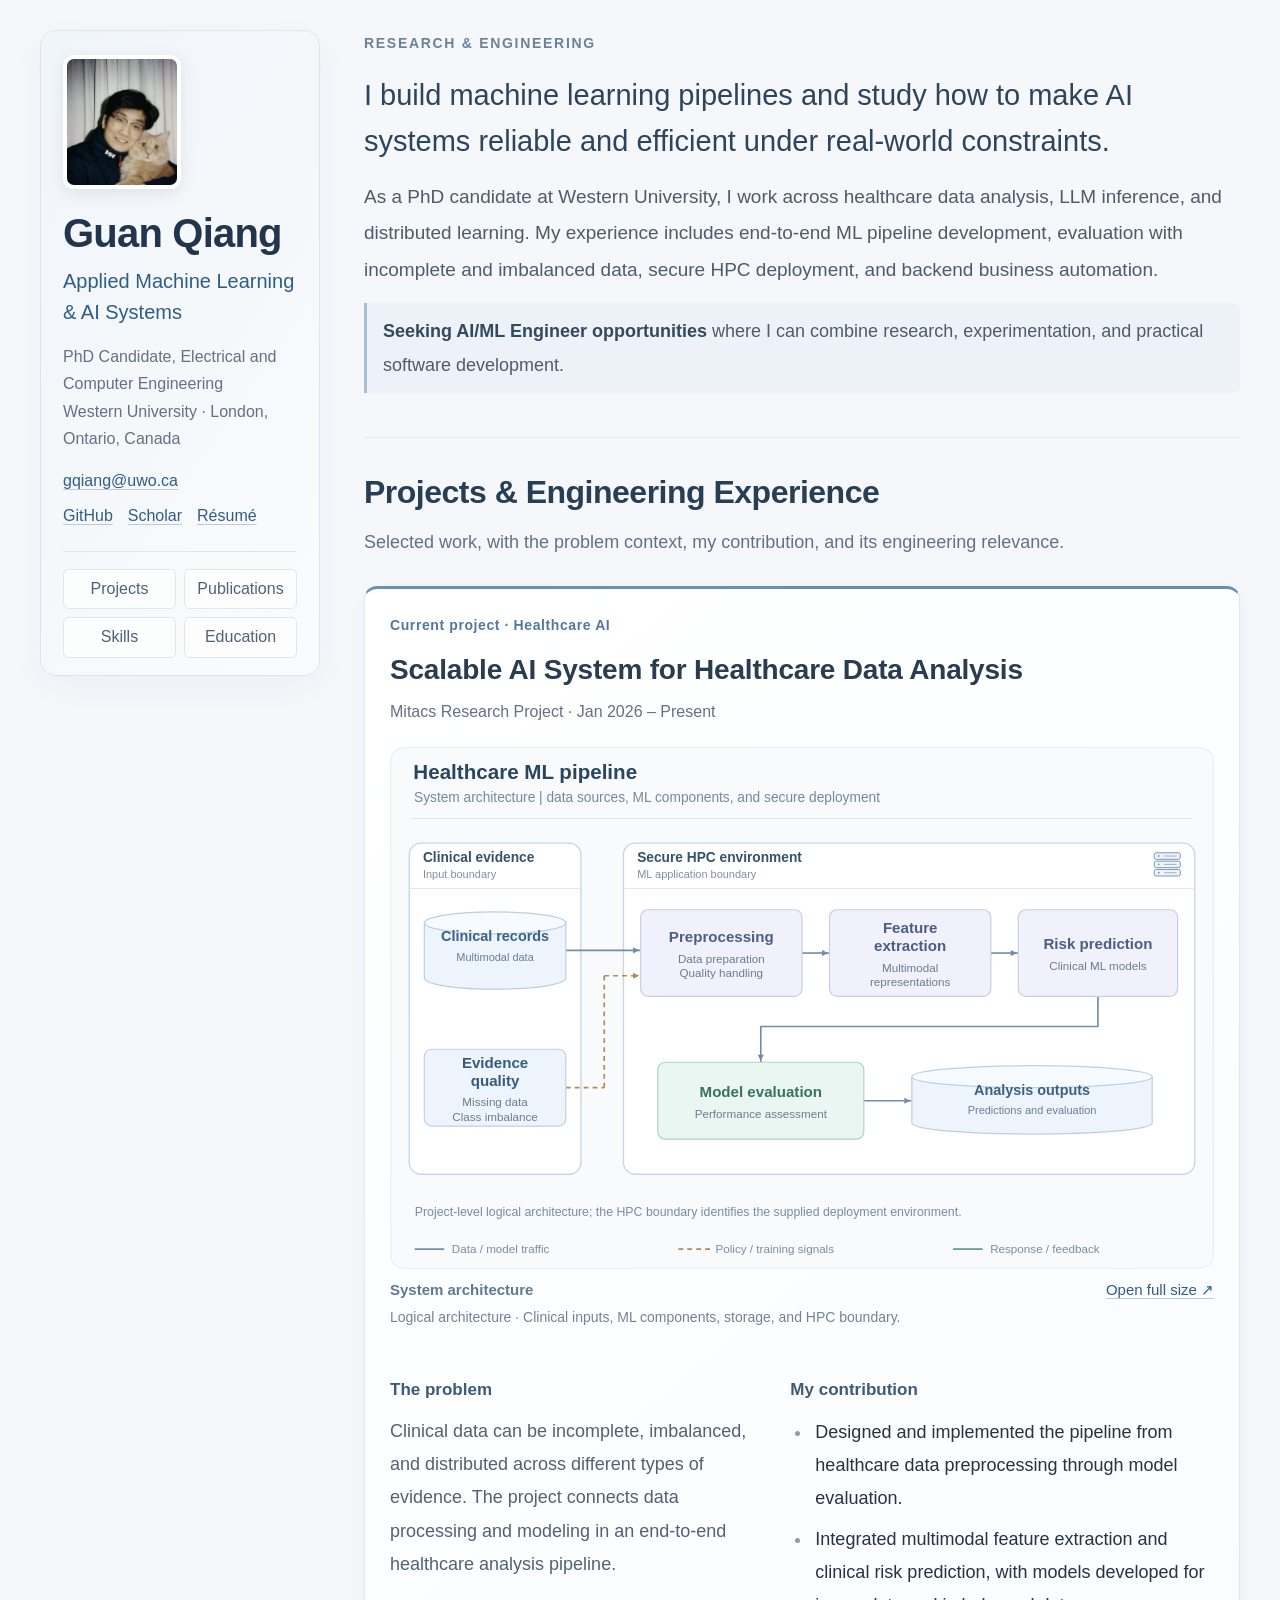
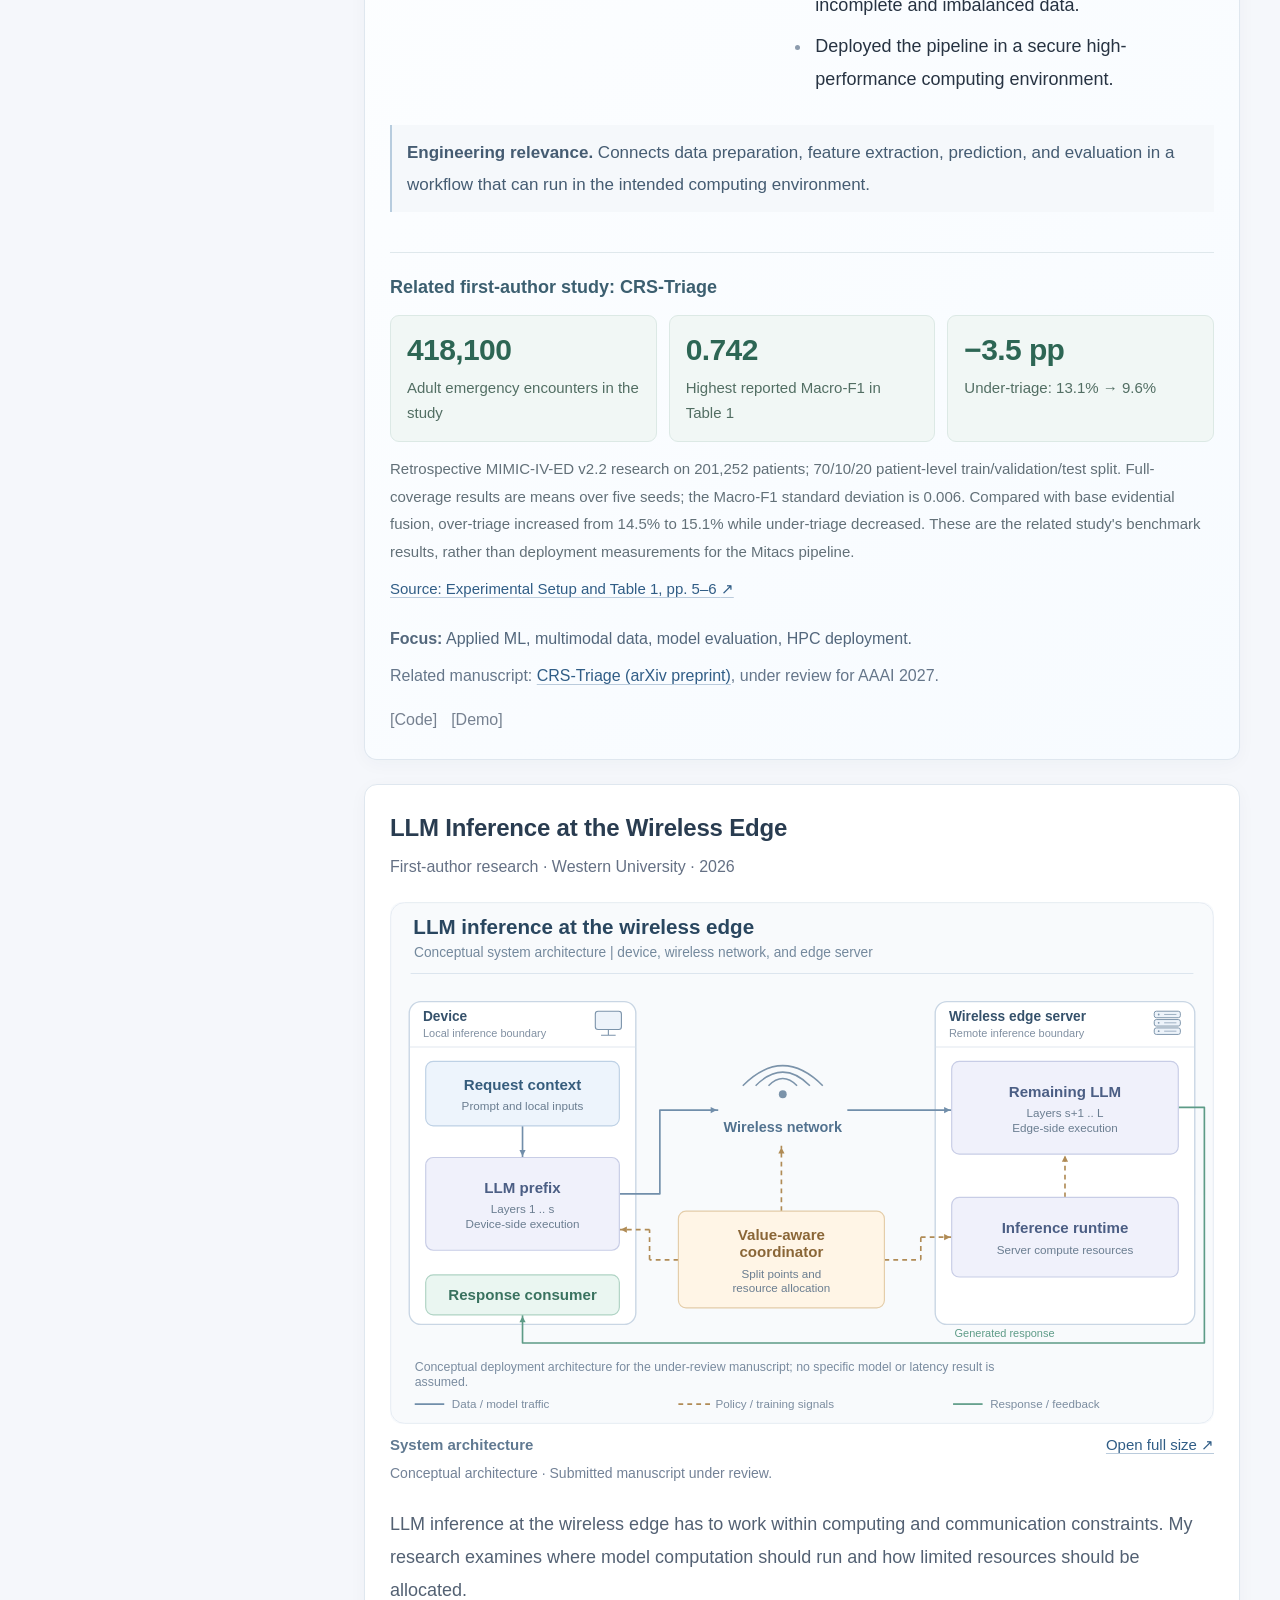
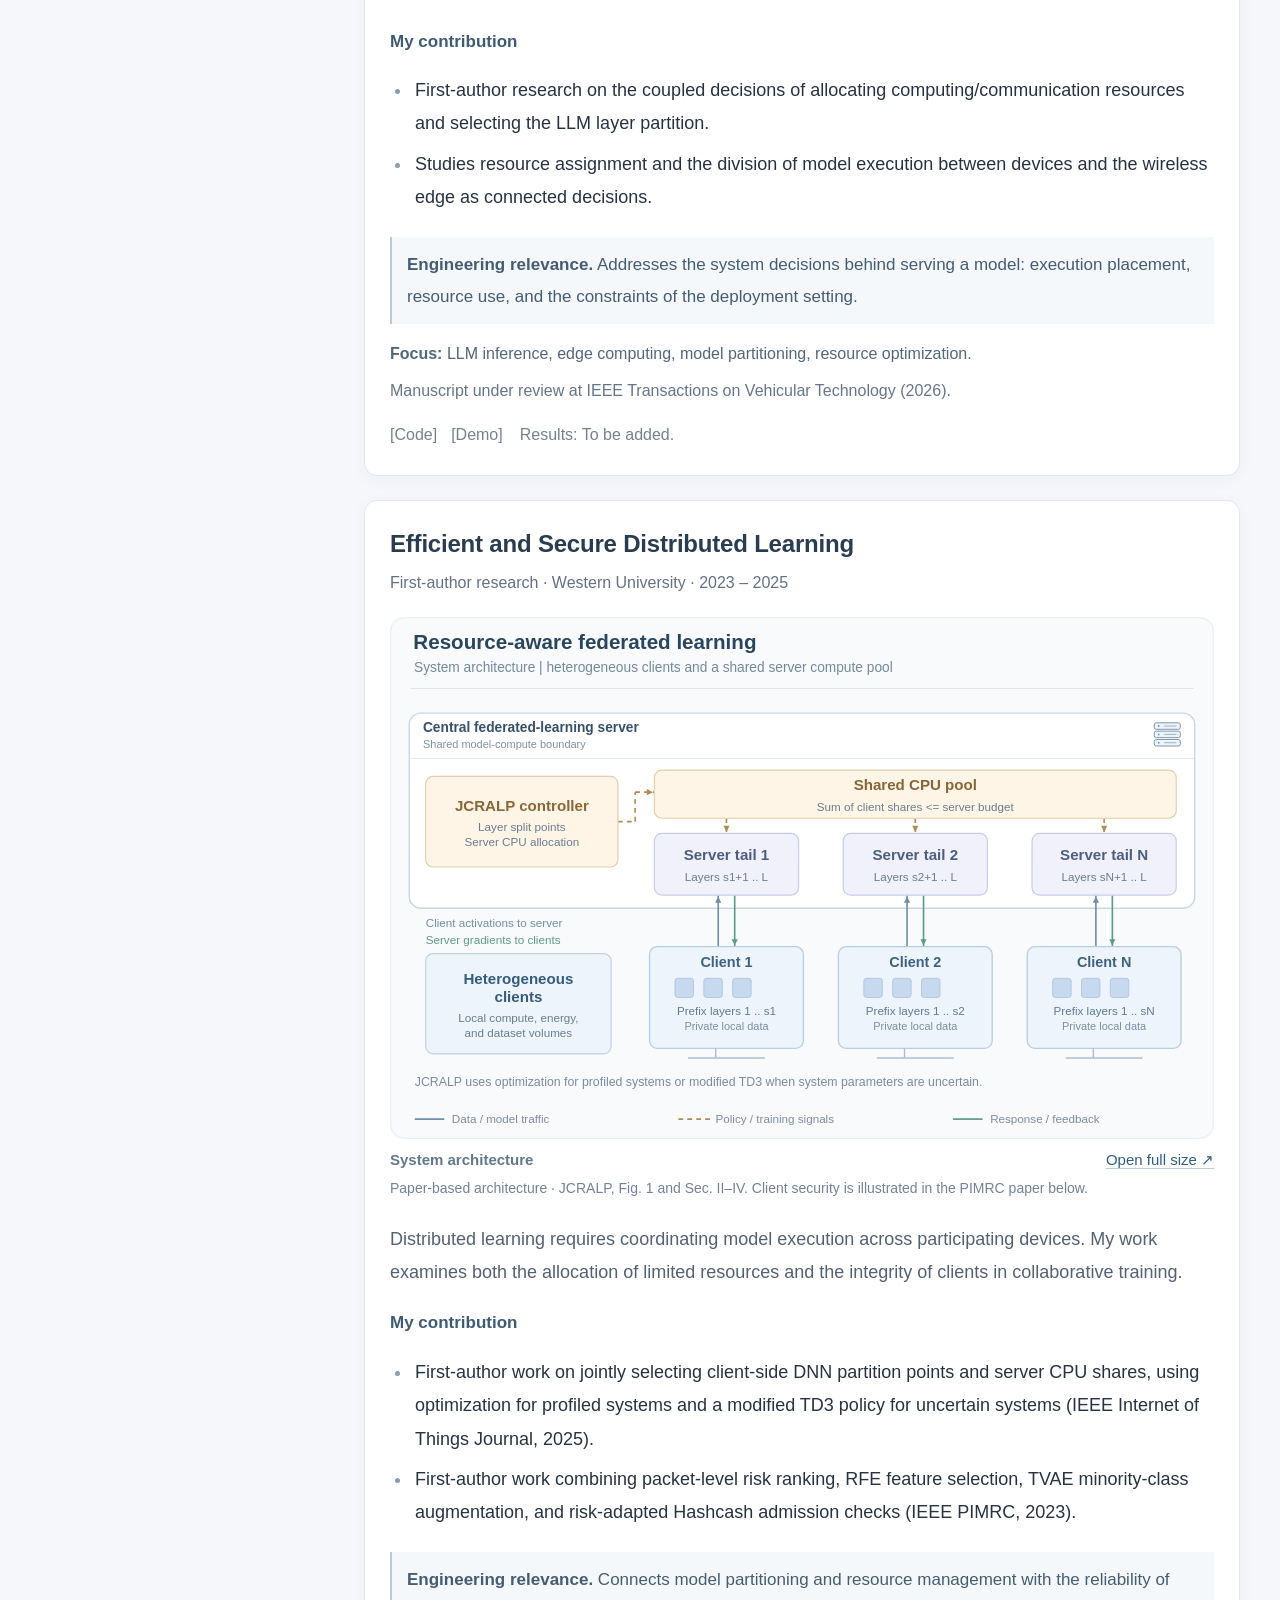
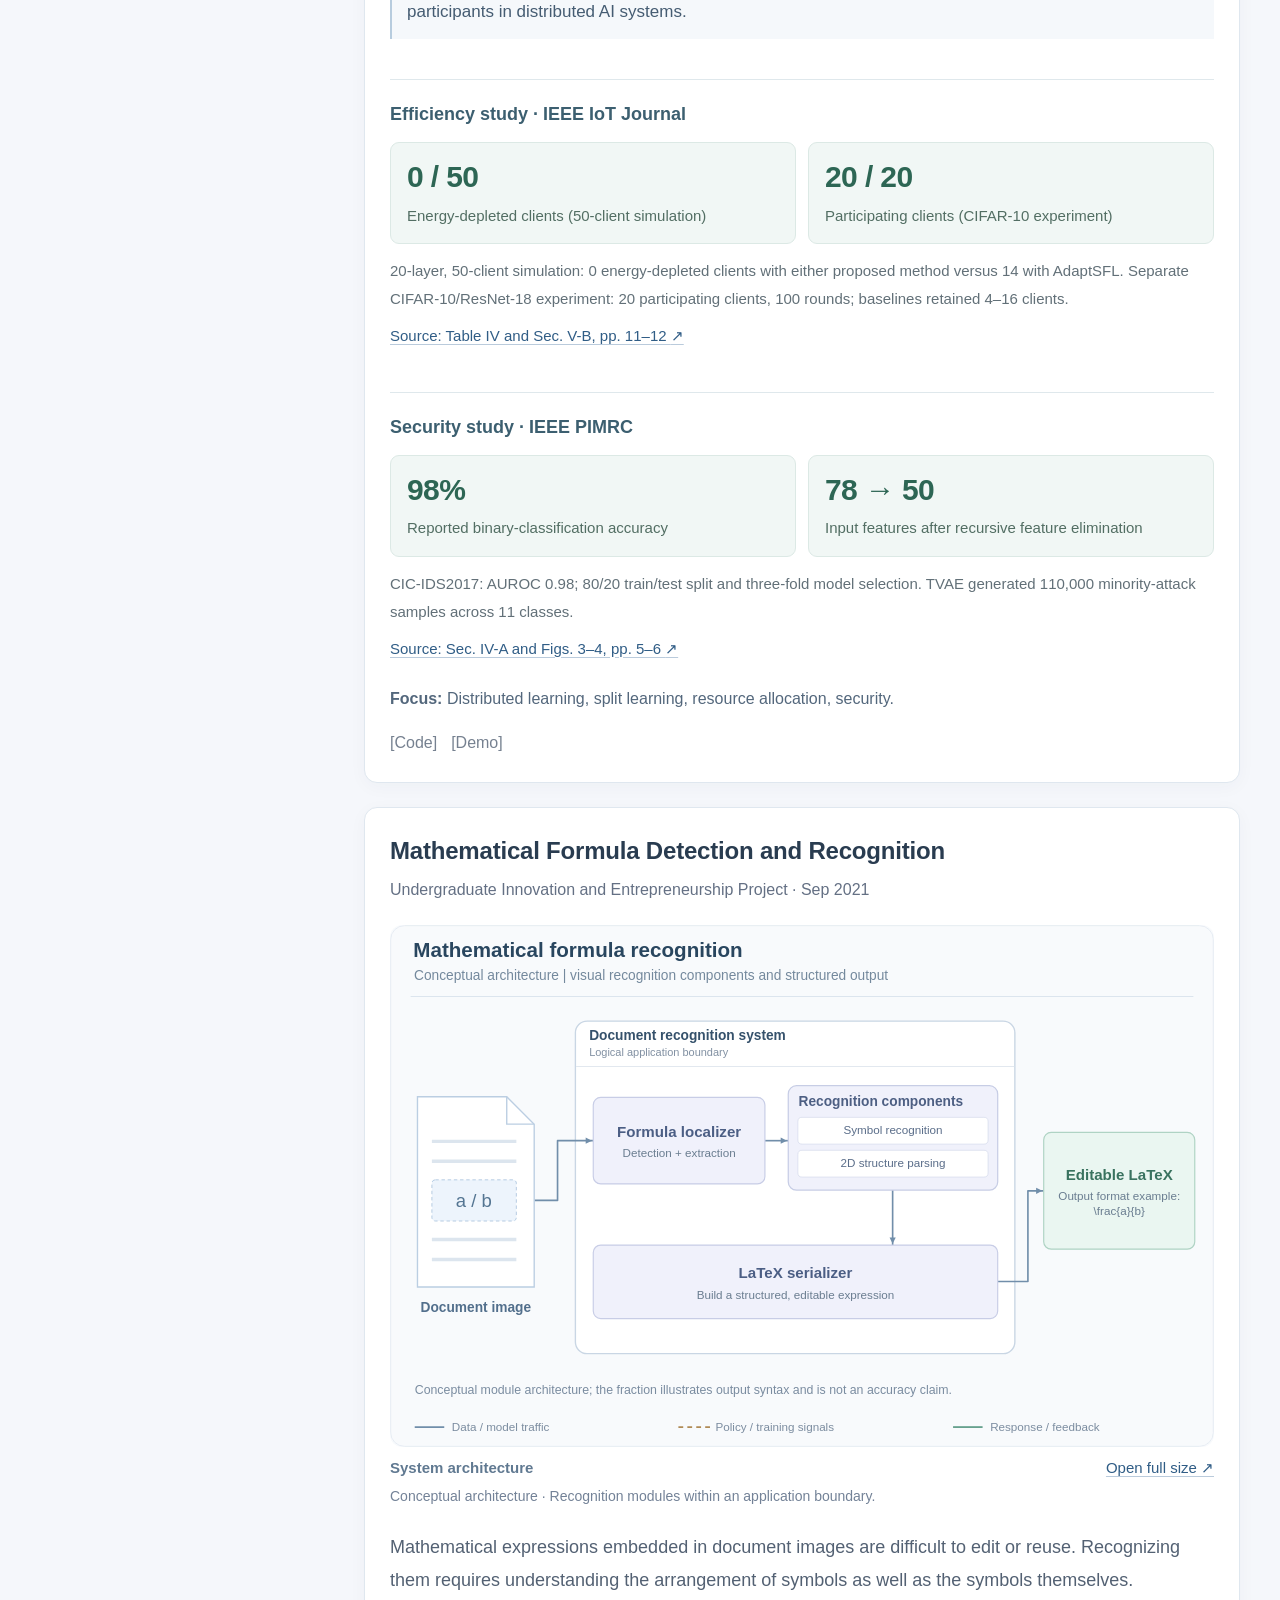
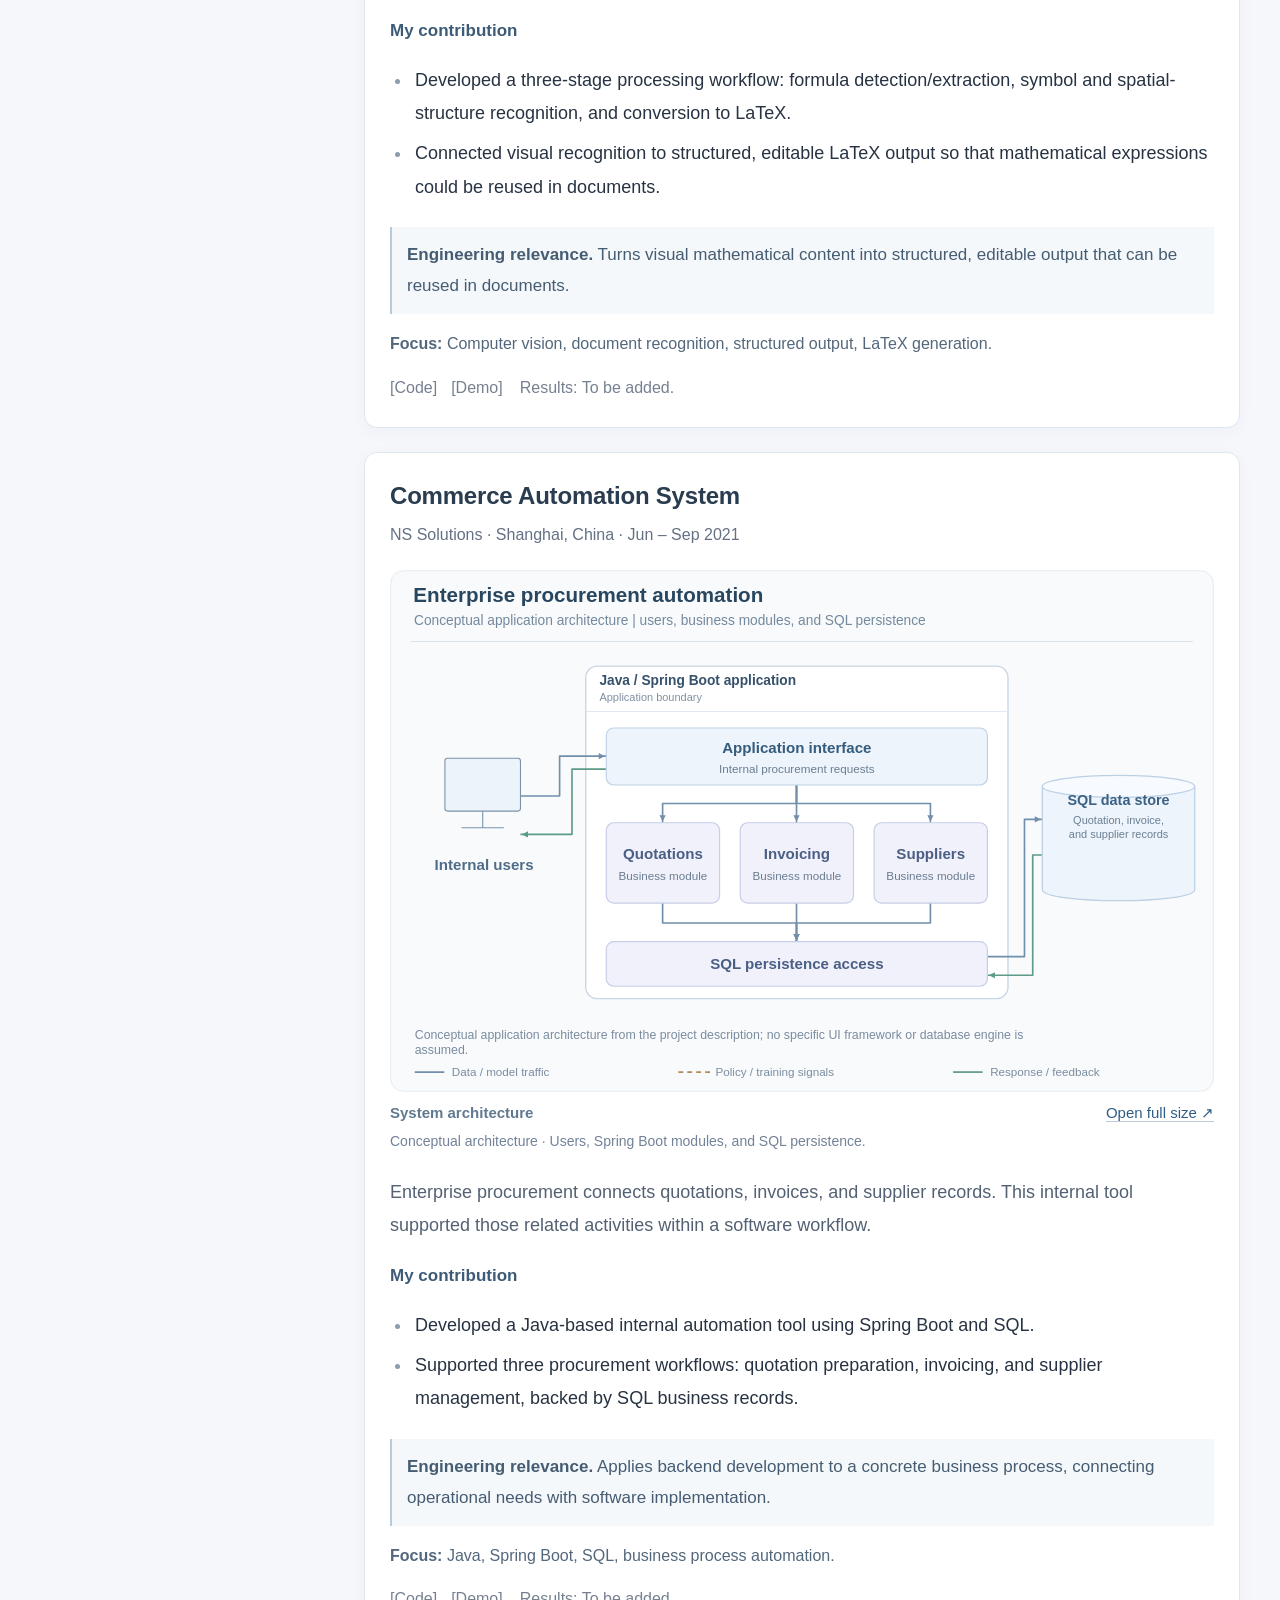
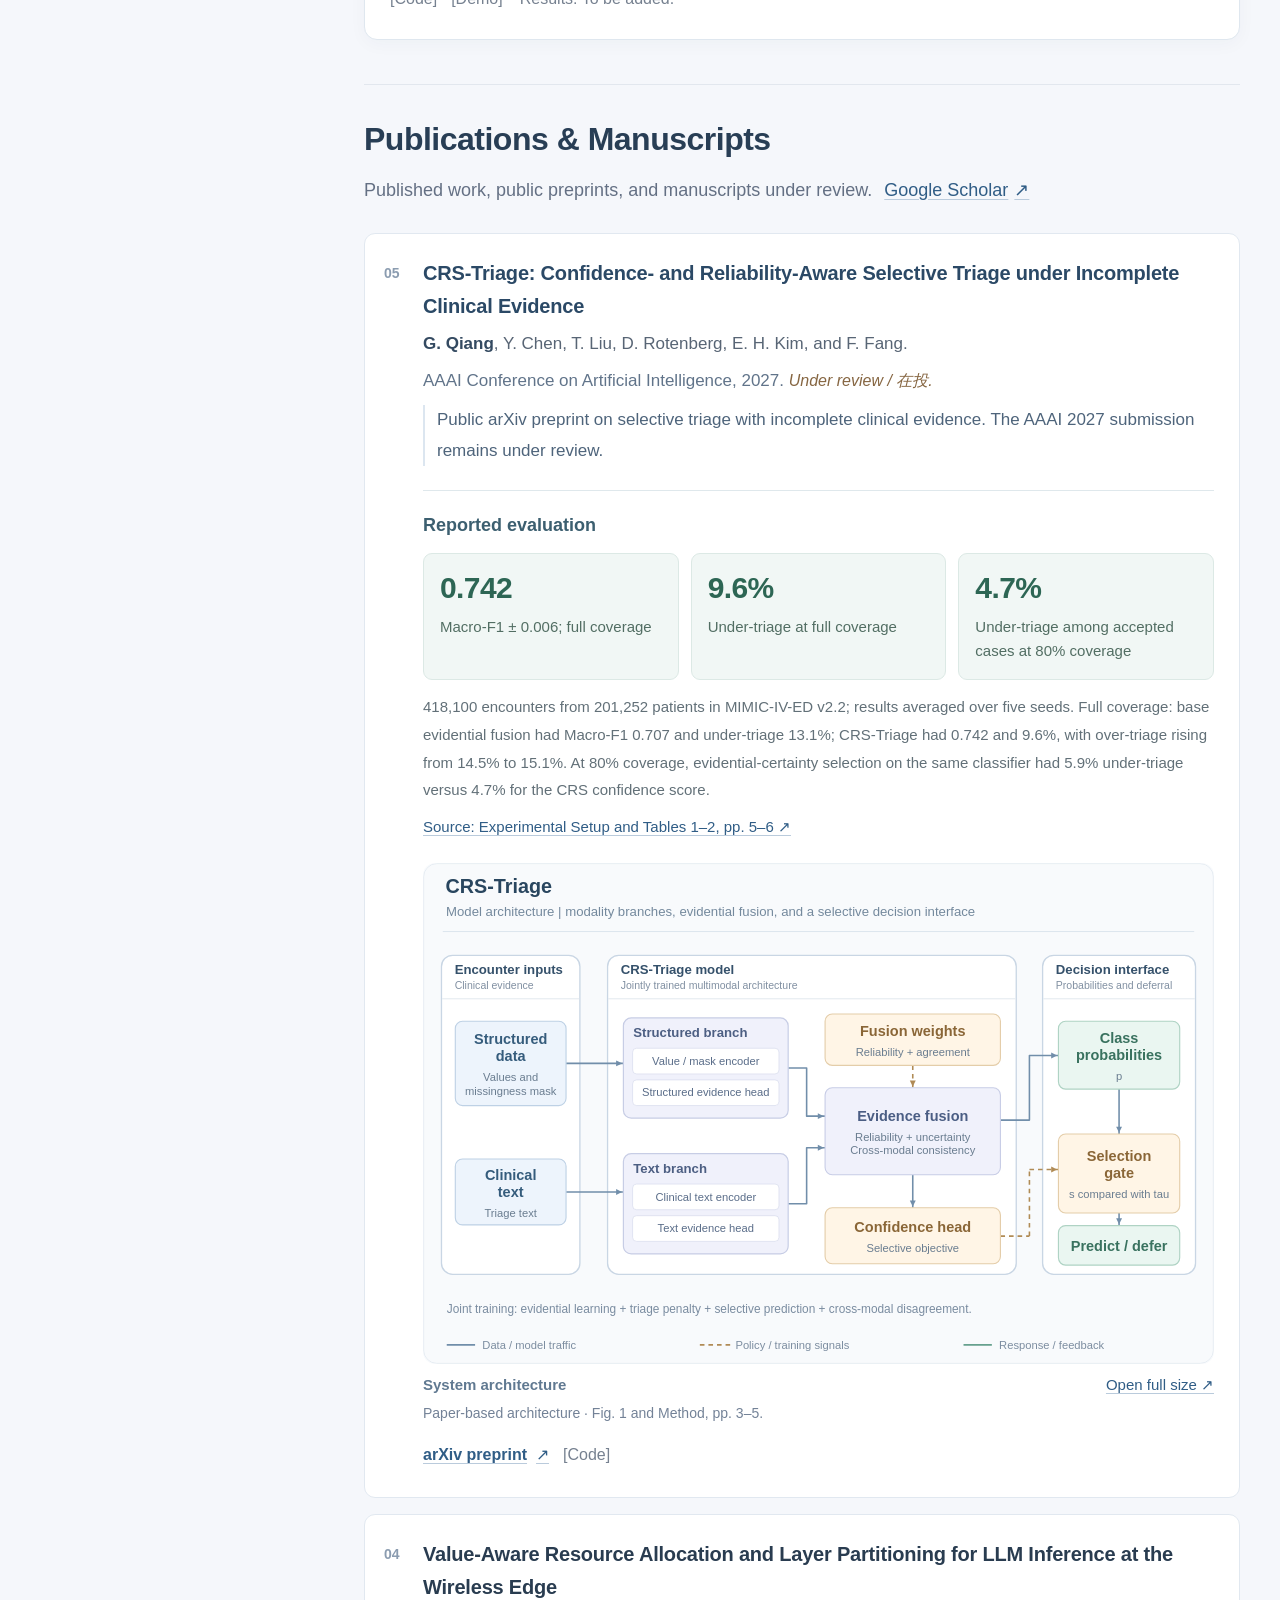
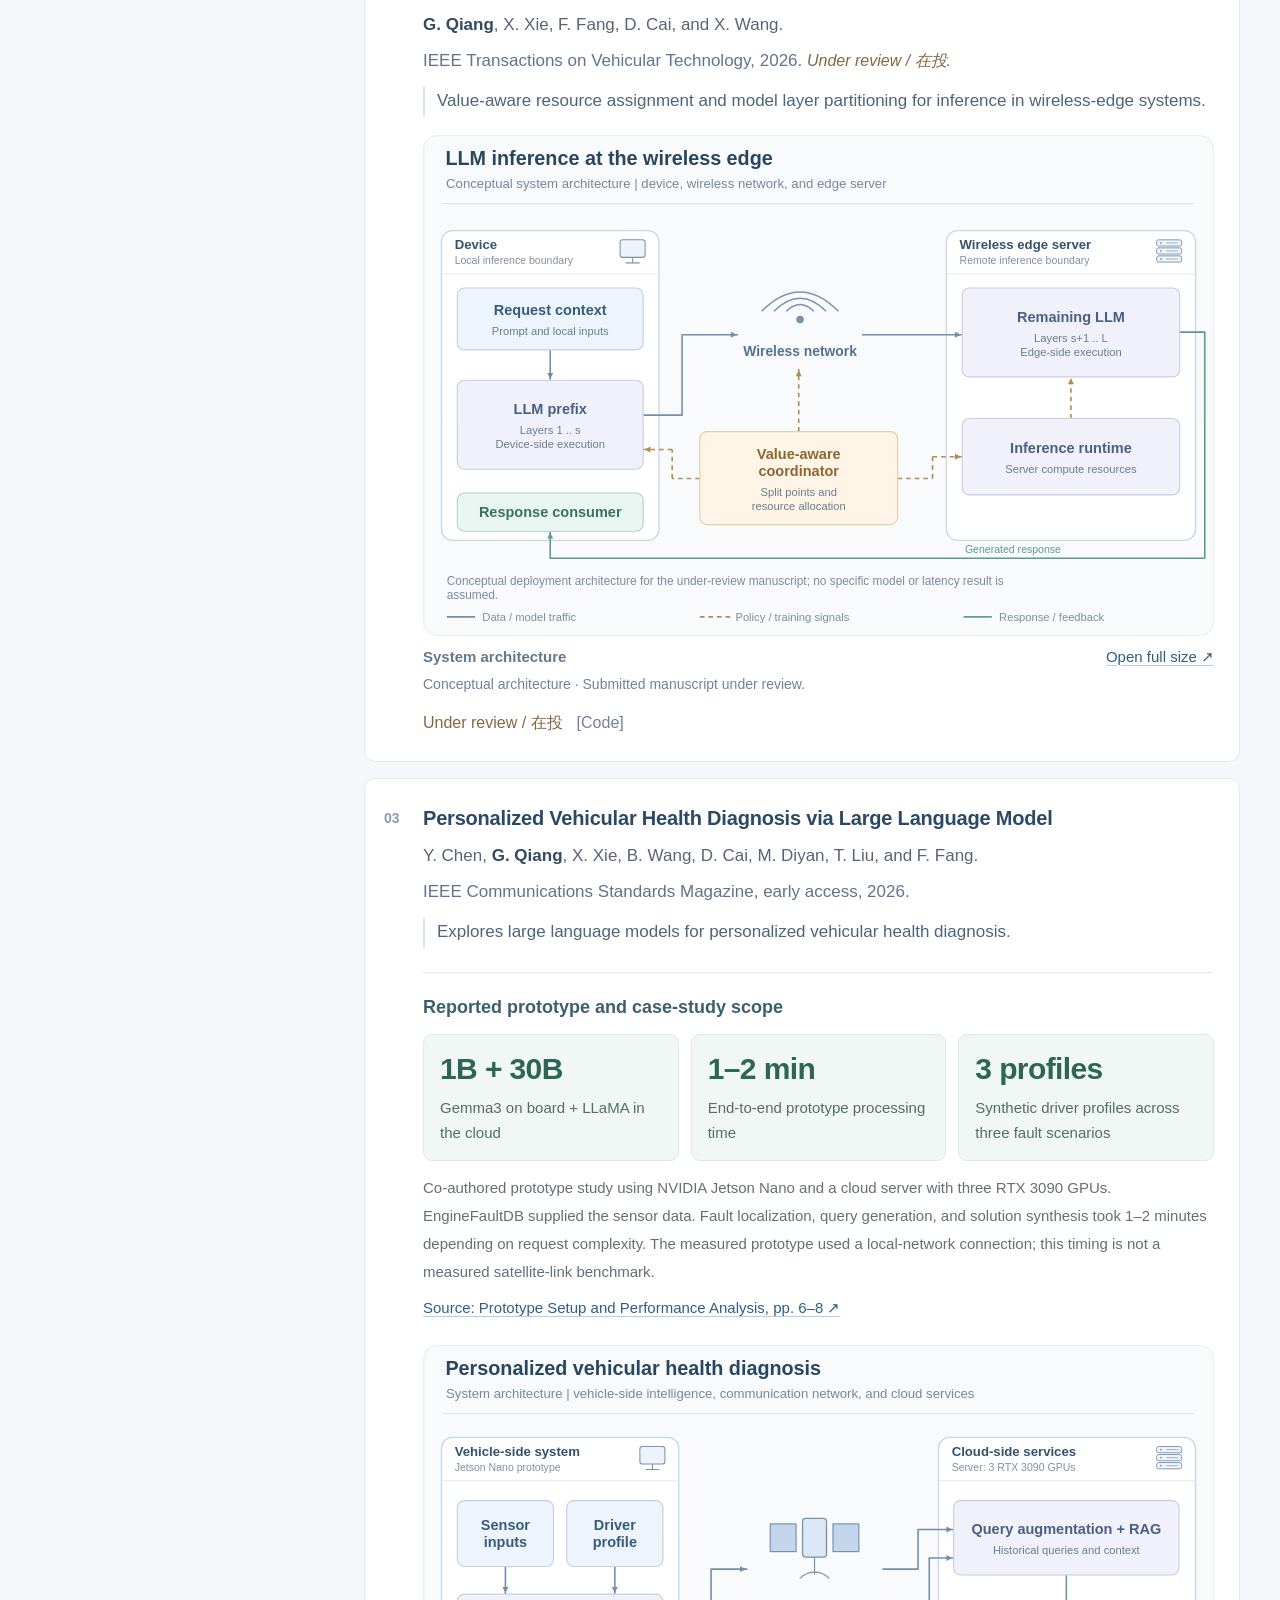
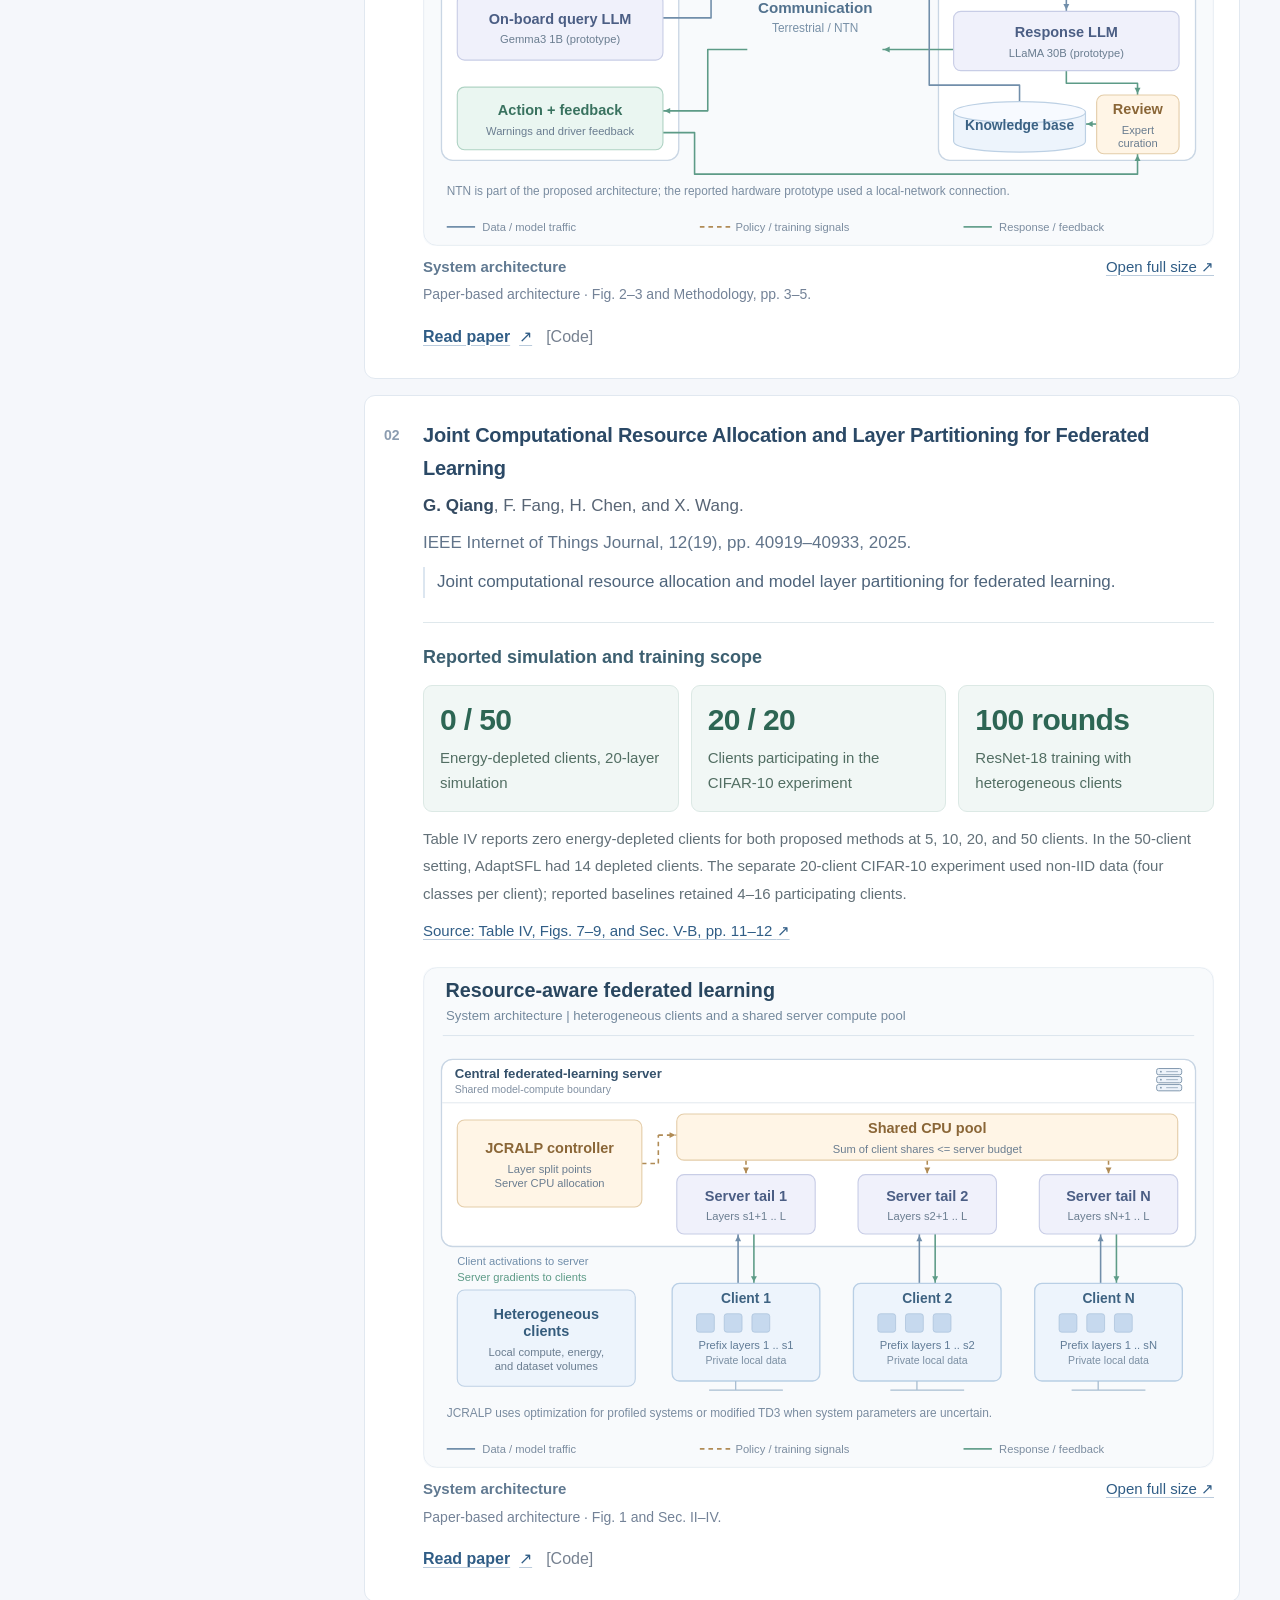
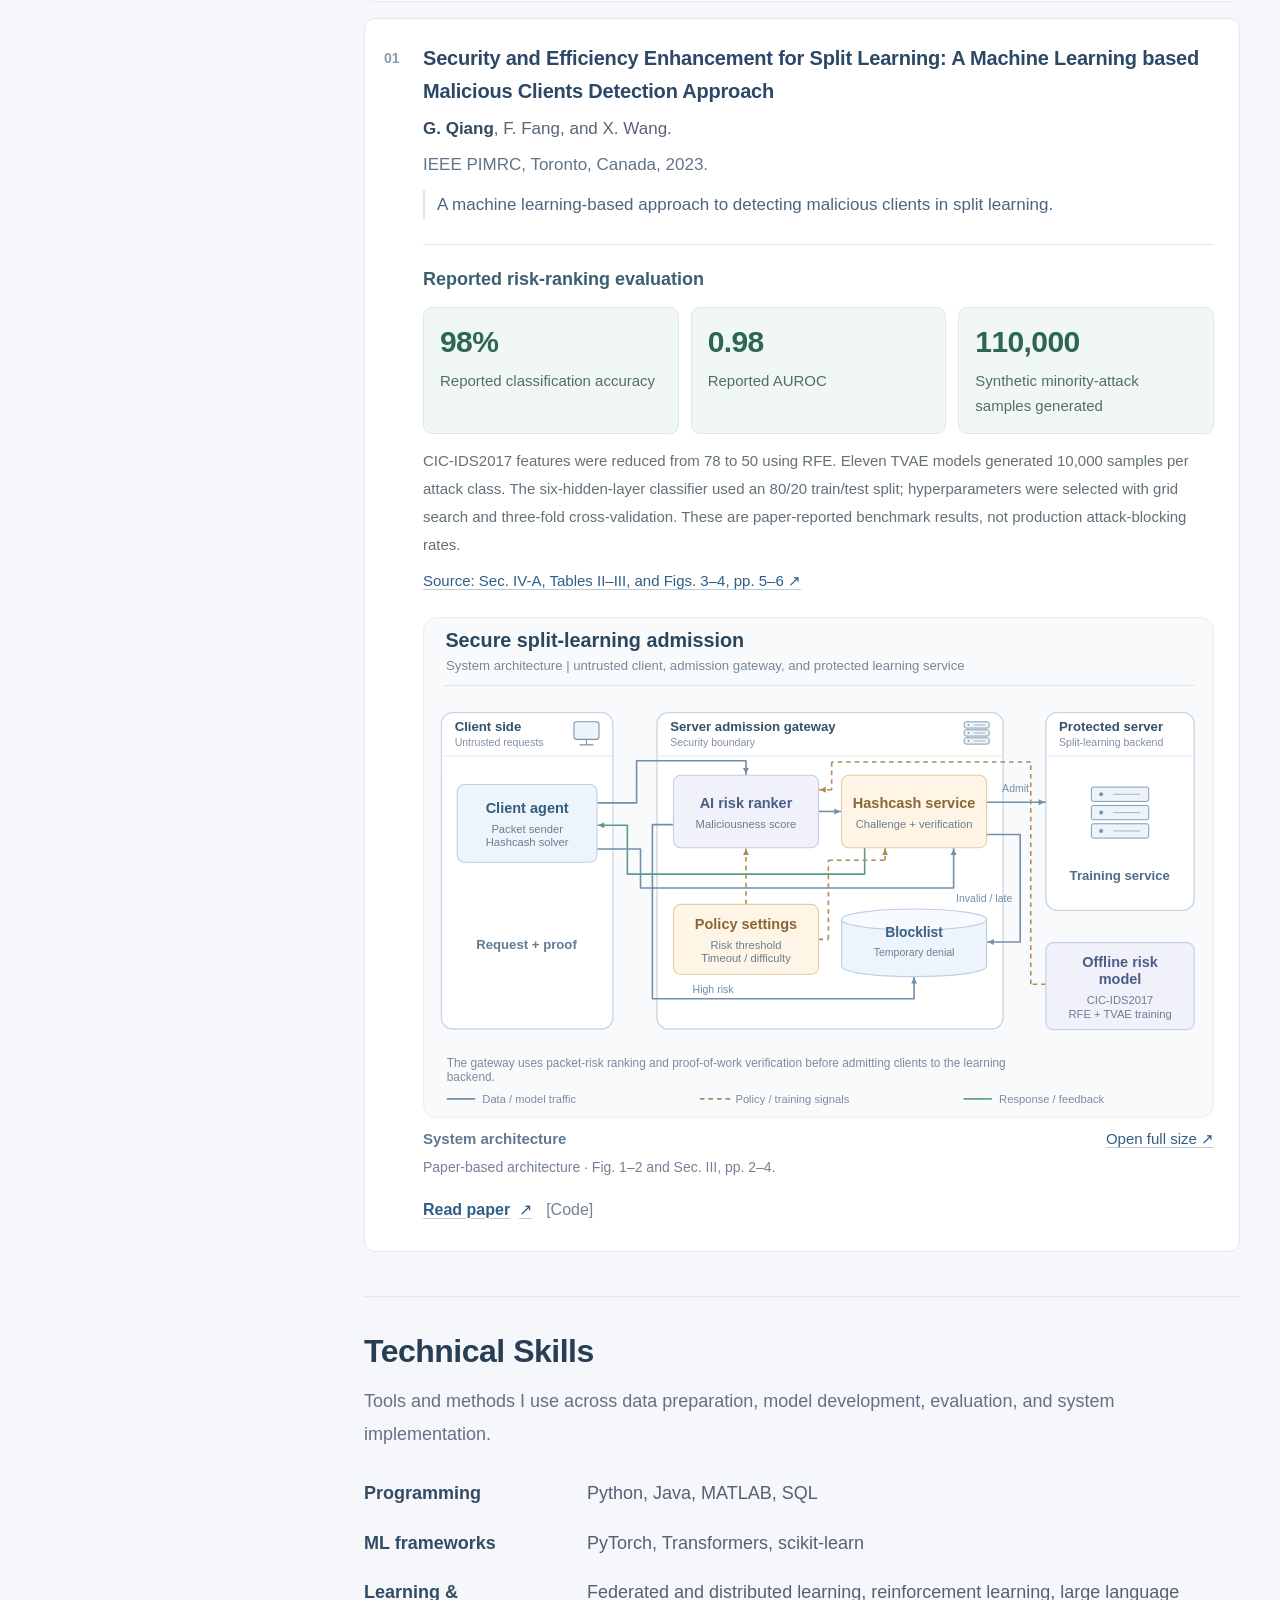
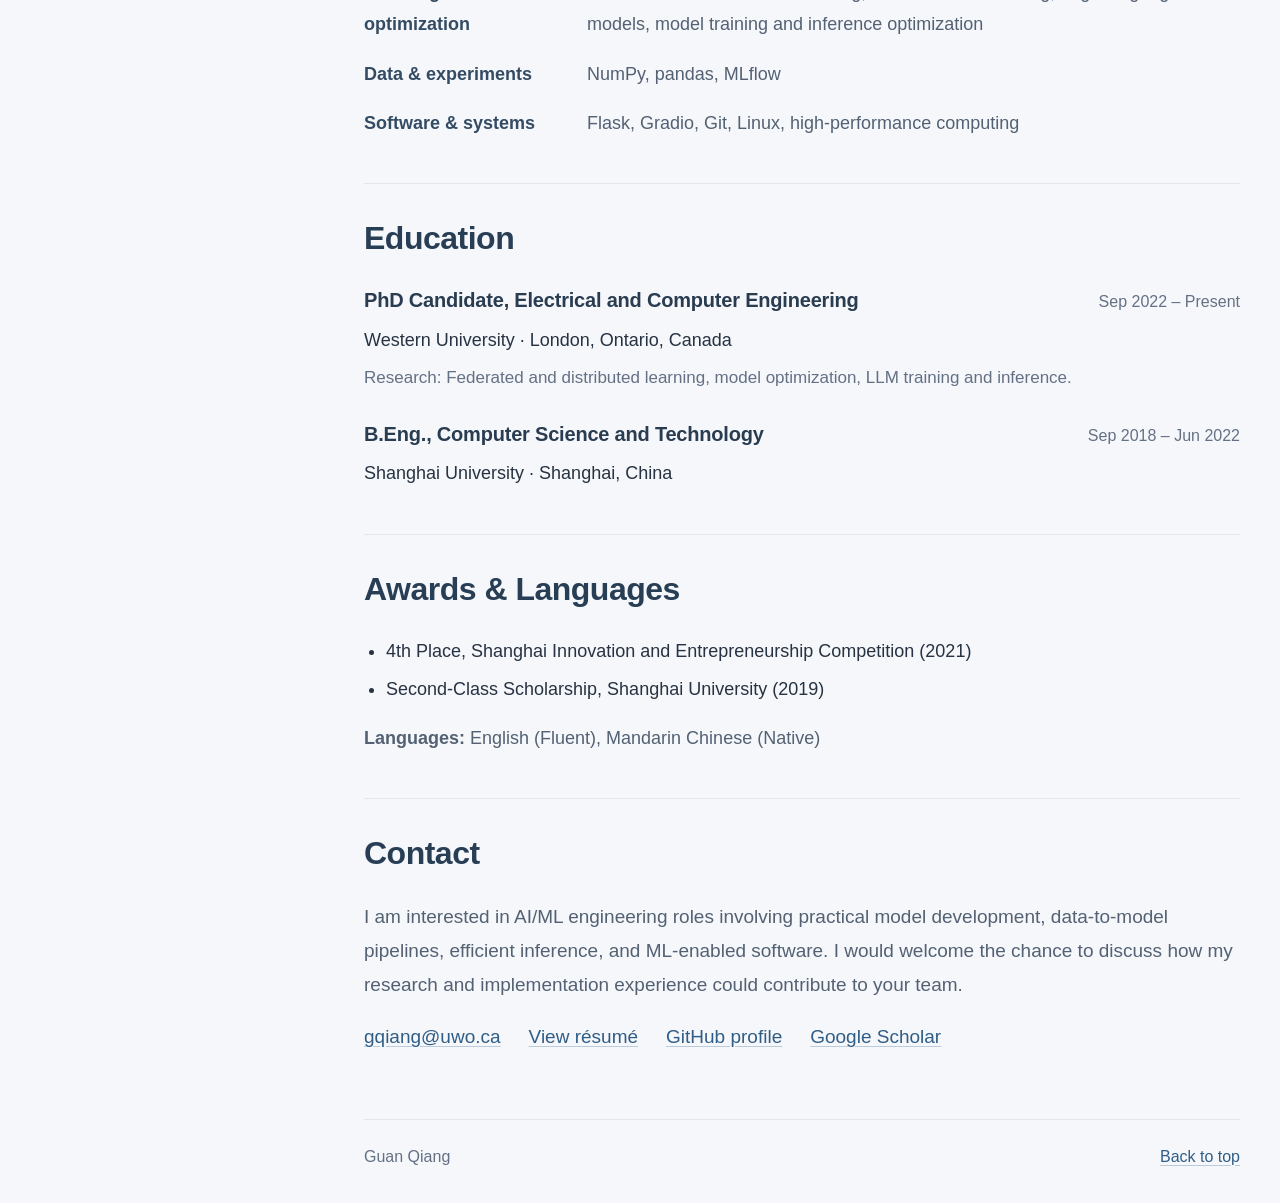
==== commit c229e93a: "Add system architectures and evidence-backed research results" ====
--- a/index.html
+++ b/index.html
@@ -11,7 +11,7 @@
   <meta property="og:type" content="website">
   <meta property="og:url" content="https://guanqiang1999.github.io/">
   <link rel="icon" href="assets/favicon.svg" type="image/svg+xml">
-  <link rel="stylesheet" href="styles.css?v=models-1">
+  <link rel="stylesheet" href="styles.css?v=architecture-results-1">
 </head>
 <body>
   <a class="skip-link" href="#main">Skip to content</a>
@@ -47,27 +47,27 @@
           <h3>Scalable AI System for Healthcare Data Analysis</h3>
           <p class="entry-context">Mitacs Research Project &middot; Jan 2026 &ndash; Present</p>
           <figure class="system-model">
-            <a class="model-image-link" href="assets/models/healthcare-pipeline.svg" target="_blank" rel="noopener noreferrer" aria-label="Open Healthcare ML pipeline system model at full size (new tab)"><img src="assets/models/healthcare-pipeline.svg" alt="Clinical records enter preprocessing, multimodal feature extraction, and risk prediction. Model evaluation produces analysis outputs. Data quality informs preprocessing. Processing runs in a secure HPC environment." width="1000" height="600" loading="lazy" decoding="async"></a>
-            <figcaption><div class="model-caption-row"><span class="model-label">System model</span><a href="assets/models/healthcare-pipeline.svg" target="_blank" rel="noopener noreferrer">Open full size <span aria-hidden="true">&#8599;</span></a></div><p class="model-provenance">Project overview &middot; Data-to-model pipeline and HPC boundary.</p></figcaption>
+            <a class="model-image-link" href="assets/models/healthcare-pipeline.svg" target="_blank" rel="noopener noreferrer" aria-label="Open Healthcare ML pipeline system architecture at full size (new tab)"><img src="assets/models/healthcare-pipeline.svg" alt="Logical system architecture with a clinical-input boundary and a secure HPC deployment boundary. Clinical records and evidence-quality constraints connect to preprocessing, multimodal feature extraction, risk prediction, model evaluation, and stored analysis outputs." width="1200" height="760" loading="lazy" decoding="async"></a>
+            <figcaption><div class="model-caption-row"><span class="model-label">System architecture</span><a href="assets/models/healthcare-pipeline.svg" target="_blank" rel="noopener noreferrer">Open full size <span aria-hidden="true">&#8599;</span></a></div><p class="model-provenance">Logical architecture &middot; Clinical inputs, ML components, storage, and HPC boundary.</p></figcaption>
           </figure>
           <div class="featured-details"><div><h4>The problem</h4><p class="project-overview">Clinical data can be incomplete, imbalanced, and distributed across different types of evidence. The project connects data processing and modeling in an end-to-end healthcare analysis pipeline.</p></div><div><h4>My contribution</h4>
           <ul class="contributions"><li>Designed and implemented the pipeline from healthcare data preprocessing through model evaluation.</li><li>Integrated multimodal feature extraction and clinical risk prediction, with models developed for incomplete and imbalanced data.</li><li>Deployed the pipeline in a secure high-performance computing environment.</li></ul></div></div>
-          <p class="engineering-value"><strong>Engineering relevance.</strong> Connects data preparation, feature extraction, prediction, and evaluation in a workflow that can run in the intended computing environment.</p>
+          <p class="engineering-value"><strong>Engineering relevance.</strong> Connects data preparation, feature extraction, prediction, and evaluation in a workflow that can run in the intended computing environment.</p><section class="research-results" data-evidence="crs-related" aria-label="Related first-author study: CRS-Triage"><h4>Related first-author study: CRS-Triage</h4><div class="metric-grid"><div class="metric-card"><span class="metric-value">418,100</span><span class="metric-label">Adult emergency encounters in the study</span></div><div class="metric-card"><span class="metric-value">0.742</span><span class="metric-label">Highest reported Macro-F1 in Table 1</span></div><div class="metric-card"><span class="metric-value">&minus;3.5 pp</span><span class="metric-label">Under-triage: 13.1% &rarr; 9.6%</span></div></div><p class="metric-context">Retrospective MIMIC-IV-ED v2.2 research on 201,252 patients; 70/10/20 patient-level train/validation/test split. Full-coverage results are means over five seeds; the Macro-F1 standard deviation is 0.006. Compared with base evidential fusion, over-triage increased from 14.5% to 15.1% while under-triage decreased. These are the related study's benchmark results, rather than deployment measurements for the Mitacs pipeline.</p><a class="metric-source" href="https://arxiv.org/abs/2608.03862" target="_blank" rel="noopener noreferrer">Source: Experimental Setup and Table 1, pp. 5&ndash;6 <span aria-hidden="true">&#8599;</span></a></section>
           <p class="project-topics"><strong>Focus:</strong> Applied ML, multimodal data, model evaluation, HPC deployment.</p>
           <p class="project-note">Related manuscript: <a href="https://arxiv.org/abs/2608.03862" target="_blank" rel="noopener noreferrer">CRS-Triage (arXiv preprint)</a>, under review for AAAI 2027.</p>
-          <div class="resource-links" aria-label="Project resources"><span class="resource-placeholder" role="link" aria-disabled="true" title="Code link to be added">[Code]</span><span class="resource-placeholder" role="link" aria-disabled="true" title="Demo link to be added">[Demo]</span><span class="project-result">Results: <span class="pending">To be added.</span></span></div>
+          <div class="resource-links" aria-label="Project resources"><span class="resource-placeholder" role="link" aria-disabled="true" title="Code link to be added">[Code]</span><span class="resource-placeholder" role="link" aria-disabled="true" title="Demo link to be added">[Demo]</span></div>
         </article>
 
         <article class="project" id="llm-inference">
           <h3>LLM Inference at the Wireless Edge</h3>
           <p class="entry-context">First-author research &middot; Western University &middot; 2026</p>
           <figure class="system-model">
-            <a class="model-image-link" href="assets/models/edge-llm.svg" target="_blank" rel="noopener noreferrer" aria-label="Open LLM inference at the wireless edge system model at full size (new tab)"><img src="assets/models/edge-llm.svg" alt="A prompt is processed by prefix layers on a device, intermediate activations pass over a wireless link, and remaining layers execute at the edge. A value-aware policy controls the split point and computing/communication resources." width="1000" height="600" loading="lazy" decoding="async"></a>
-            <figcaption><div class="model-caption-row"><span class="model-label">System model</span><a href="assets/models/edge-llm.svg" target="_blank" rel="noopener noreferrer">Open full size <span aria-hidden="true">&#8599;</span></a></div><p class="model-provenance">Conceptual system overview &middot; Submitted manuscript under review.</p></figcaption>
+            <a class="model-image-link" href="assets/models/edge-llm.svg" target="_blank" rel="noopener noreferrer" aria-label="Open LLM inference at the wireless edge system architecture at full size (new tab)"><img src="assets/models/edge-llm.svg" alt="Conceptual architecture with a device host, wireless network, edge-server host, and value-aware coordinator. The device runs LLM prefix layers; the server runs the remaining layers and inference runtime. Data, generated responses, and allocation controls have separate connections." width="1200" height="760" loading="lazy" decoding="async"></a>
+            <figcaption><div class="model-caption-row"><span class="model-label">System architecture</span><a href="assets/models/edge-llm.svg" target="_blank" rel="noopener noreferrer">Open full size <span aria-hidden="true">&#8599;</span></a></div><p class="model-provenance">Conceptual architecture &middot; Submitted manuscript under review.</p></figcaption>
           </figure>
           <p class="project-overview">LLM inference at the wireless edge has to work within computing and communication constraints. My research examines where model computation should run and how limited resources should be allocated.</p>
           <h4>My contribution</h4>
-          <ul class="contributions"><li>First-author research on value-aware resource allocation and layer partitioning for LLM inference.</li><li>Studies resource assignment and the division of model execution between devices and the wireless edge as connected decisions.</li></ul>
+          <ul class="contributions"><li>First-author research on the coupled decisions of allocating computing/communication resources and selecting the LLM layer partition.</li><li>Studies resource assignment and the division of model execution between devices and the wireless edge as connected decisions.</li></ul>
           <p class="engineering-value"><strong>Engineering relevance.</strong> Addresses the system decisions behind serving a model: execution placement, resource use, and the constraints of the deployment setting.</p>
           <p class="project-topics"><strong>Focus:</strong> LLM inference, edge computing, model partitioning, resource optimization.</p>
           <p class="project-note">Manuscript under review at IEEE Transactions on Vehicular Technology (2026).</p>
@@ -78,28 +78,28 @@
           <h3>Efficient and Secure Distributed Learning</h3>
           <p class="entry-context">First-author research &middot; Western University &middot; 2023 &ndash; 2025</p>
           <figure class="system-model">
-            <a class="model-image-link" href="assets/models/federated-partitioning.svg" target="_blank" rel="noopener noreferrer" aria-label="Open Resource-aware federated learning system model at full size (new tab)"><img src="assets/models/federated-partitioning.svg" alt="A JCRALP controller selects each client&#x27;s layer partition and server CPU share. Heterogeneous clients retain local data and prefix layers, while corresponding server branches process remaining layers. Activations and gradients cross the split." width="1000" height="600" loading="lazy" decoding="async"></a>
-            <figcaption><div class="model-caption-row"><span class="model-label">System model</span><a href="assets/models/federated-partitioning.svg" target="_blank" rel="noopener noreferrer">Open full size <span aria-hidden="true">&#8599;</span></a></div><p class="model-provenance">Paper-based model &middot; JCRALP, Fig. 1 and Sec. II&ndash;IV. Client security is illustrated in the PIMRC paper below.</p></figcaption>
+            <a class="model-image-link" href="assets/models/federated-partitioning.svg" target="_blank" rel="noopener noreferrer" aria-label="Open Resource-aware federated learning system architecture at full size (new tab)"><img src="assets/models/federated-partitioning.svg" alt="A central server contains a JCRALP controller, a shared CPU pool, and per-client model tails. Heterogeneous client devices retain private data and prefix layers. Activations travel to the server and gradients return to clients. The controller chooses split points and server CPU shares." width="1200" height="760" loading="lazy" decoding="async"></a>
+            <figcaption><div class="model-caption-row"><span class="model-label">System architecture</span><a href="assets/models/federated-partitioning.svg" target="_blank" rel="noopener noreferrer">Open full size <span aria-hidden="true">&#8599;</span></a></div><p class="model-provenance">Paper-based architecture &middot; JCRALP, Fig. 1 and Sec. II&ndash;IV. Client security is illustrated in the PIMRC paper below.</p></figcaption>
           </figure>
           <p class="project-overview">Distributed learning requires coordinating model execution across participating devices. My work examines both the allocation of limited resources and the integrity of clients in collaborative training.</p>
           <h4>My contribution</h4>
-          <ul class="contributions"><li>First-author research on joint computational resource allocation and layer partitioning for federated learning, published in IEEE Internet of Things Journal (2025).</li><li>Investigated a machine learning-based approach to detecting malicious clients in split learning, published at IEEE PIMRC (2023).</li></ul>
-          <p class="engineering-value"><strong>Engineering relevance.</strong> Connects model partitioning and resource management with the reliability of participants in distributed AI systems.</p>
+          <ul class="contributions"><li>First-author work on jointly selecting client-side DNN partition points and server CPU shares, using optimization for profiled systems and a modified TD3 policy for uncertain systems (IEEE Internet of Things Journal, 2025).</li><li>First-author work combining packet-level risk ranking, RFE feature selection, TVAE minority-class augmentation, and risk-adapted Hashcash admission checks (IEEE PIMRC, 2023).</li></ul>
+          <p class="engineering-value"><strong>Engineering relevance.</strong> Connects model partitioning and resource management with the reliability of participants in distributed AI systems.</p><section class="research-results" data-evidence="fl-project" aria-label="Efficiency study: IEEE IoT Journal"><h4>Efficiency study &middot; IEEE IoT Journal</h4><div class="metric-grid"><div class="metric-card"><span class="metric-value">0 / 50</span><span class="metric-label">Energy-depleted clients (50-client simulation)</span></div><div class="metric-card"><span class="metric-value">20 / 20</span><span class="metric-label">Participating clients (CIFAR-10 experiment)</span></div></div><p class="metric-context">20-layer, 50-client simulation: 0 energy-depleted clients with either proposed method versus 14 with AdaptSFL. Separate CIFAR-10/ResNet-18 experiment: 20 participating clients, 100 rounds; baselines retained 4&ndash;16 clients.</p><a class="metric-source" href="https://doi.org/10.1109/JIOT.2025.3592155" target="_blank" rel="noopener noreferrer">Source: Table IV and Sec. V-B, pp. 11&ndash;12 <span aria-hidden="true">&#8599;</span></a></section><section class="research-results" data-evidence="security-project" aria-label="Security study: IEEE PIMRC"><h4>Security study &middot; IEEE PIMRC</h4><div class="metric-grid"><div class="metric-card"><span class="metric-value">98%</span><span class="metric-label">Reported binary-classification accuracy</span></div><div class="metric-card"><span class="metric-value">78 &rarr; 50</span><span class="metric-label">Input features after recursive feature elimination</span></div></div><p class="metric-context">CIC-IDS2017: AUROC 0.98; 80/20 train/test split and three-fold model selection. TVAE generated 110,000 minority-attack samples across 11 classes.</p><a class="metric-source" href="https://doi.org/10.1109/PIMRC56721.2023.10293879" target="_blank" rel="noopener noreferrer">Source: Sec. IV-A and Figs. 3&ndash;4, pp. 5&ndash;6 <span aria-hidden="true">&#8599;</span></a></section>
           <p class="project-topics"><strong>Focus:</strong> Distributed learning, split learning, resource allocation, security.</p>
 
-          <div class="resource-links" aria-label="Project resources"><span class="resource-placeholder" role="link" aria-disabled="true" title="Code link to be added">[Code]</span><span class="resource-placeholder" role="link" aria-disabled="true" title="Demo link to be added">[Demo]</span><span class="project-result">Results: <span class="pending">To be added.</span></span></div>
+          <div class="resource-links" aria-label="Project resources"><span class="resource-placeholder" role="link" aria-disabled="true" title="Code link to be added">[Code]</span><span class="resource-placeholder" role="link" aria-disabled="true" title="Demo link to be added">[Demo]</span></div>
         </article>
 
         <article class="project" id="formula-recognition">
           <h3>Mathematical Formula Detection and Recognition</h3>
           <p class="entry-context">Undergraduate Innovation and Entrepreneurship Project &middot; Sep 2021</p>
           <figure class="system-model">
-            <a class="model-image-link" href="assets/models/formula-recognition.svg" target="_blank" rel="noopener noreferrer" aria-label="Open Mathematical formula recognition system model at full size (new tab)"><img src="assets/models/formula-recognition.svg" alt="Document images pass through formula detection and extraction, symbol and spatial-structure recognition, and conversion to editable LaTeX. An explicitly illustrative fraction conversion is shown below the workflow." width="1000" height="600" loading="lazy" decoding="async"></a>
-            <figcaption><div class="model-caption-row"><span class="model-label">System model</span><a href="assets/models/formula-recognition.svg" target="_blank" rel="noopener noreferrer">Open full size <span aria-hidden="true">&#8599;</span></a></div><p class="model-provenance">Project overview &middot; Detection, structure recognition, and LaTeX output.</p></figcaption>
+            <a class="model-image-link" href="assets/models/formula-recognition.svg" target="_blank" rel="noopener noreferrer" aria-label="Open Mathematical formula recognition system architecture at full size (new tab)"><img src="assets/models/formula-recognition.svg" alt="Conceptual document-recognition architecture. A document image enters an application boundary containing a formula localizer, separate symbol-recognition and two-dimensional structure-parsing components, and a LaTeX serializer. Editable LaTeX is the external output; the displayed fraction is only an output-format example." width="1200" height="760" loading="lazy" decoding="async"></a>
+            <figcaption><div class="model-caption-row"><span class="model-label">System architecture</span><a href="assets/models/formula-recognition.svg" target="_blank" rel="noopener noreferrer">Open full size <span aria-hidden="true">&#8599;</span></a></div><p class="model-provenance">Conceptual architecture &middot; Recognition modules within an application boundary.</p></figcaption>
           </figure>
           <p class="project-overview">Mathematical expressions embedded in document images are difficult to edit or reuse. Recognizing them requires understanding the arrangement of symbols as well as the symbols themselves.</p>
           <h4>My contribution</h4>
-          <ul class="contributions"><li>Developed a computer vision system to detect and extract mathematical formulas from document images.</li><li>Recognized visual structures and symbols, and converted the recognized expressions into editable LaTeX.</li></ul>
+          <ul class="contributions"><li>Developed a three-stage processing workflow: formula detection/extraction, symbol and spatial-structure recognition, and conversion to LaTeX.</li><li>Connected visual recognition to structured, editable LaTeX output so that mathematical expressions could be reused in documents.</li></ul>
           <p class="engineering-value"><strong>Engineering relevance.</strong> Turns visual mathematical content into structured, editable output that can be reused in documents.</p>
           <p class="project-topics"><strong>Focus:</strong> Computer vision, document recognition, structured output, LaTeX generation.</p>
 
@@ -110,12 +110,12 @@
           <h3>Commerce Automation System</h3>
           <p class="entry-context">NS Solutions &middot; Shanghai, China &middot; Jun &ndash; Sep 2021</p>
           <figure class="system-model">
-            <a class="model-image-link" href="assets/models/commerce-automation.svg" target="_blank" rel="noopener noreferrer" aria-label="Open Enterprise procurement automation system model at full size (new tab)"><img src="assets/models/commerce-automation.svg" alt="Internal procurement users interact with a Java/Spring Boot application connected to a SQL data store. The application supports quotations, invoicing, and supplier management. This is a conceptual workflow rather than a detailed implementation specification." width="1000" height="600" loading="lazy" decoding="async"></a>
-            <figcaption><div class="model-caption-row"><span class="model-label">System model</span><a href="assets/models/commerce-automation.svg" target="_blank" rel="noopener noreferrer">Open full size <span aria-hidden="true">&#8599;</span></a></div><p class="model-provenance">Project overview &middot; Java application and procurement workflows.</p></figcaption>
+            <a class="model-image-link" href="assets/models/commerce-automation.svg" target="_blank" rel="noopener noreferrer" aria-label="Open Enterprise procurement automation system architecture at full size (new tab)"><img src="assets/models/commerce-automation.svg" alt="Conceptual application architecture with internal users, a Java/Spring Boot application boundary, and an external SQL data store. The application contains an interface, quotation, invoicing and supplier business modules, and SQL persistence access. Request, response, and storage connections are shown." width="1200" height="760" loading="lazy" decoding="async"></a>
+            <figcaption><div class="model-caption-row"><span class="model-label">System architecture</span><a href="assets/models/commerce-automation.svg" target="_blank" rel="noopener noreferrer">Open full size <span aria-hidden="true">&#8599;</span></a></div><p class="model-provenance">Conceptual architecture &middot; Users, Spring Boot modules, and SQL persistence.</p></figcaption>
           </figure>
           <p class="project-overview">Enterprise procurement connects quotations, invoices, and supplier records. This internal tool supported those related activities within a software workflow.</p>
           <h4>My contribution</h4>
-          <ul class="contributions"><li>Developed a Java-based internal automation tool using Spring Boot and SQL.</li><li>Implemented support for quotation, invoicing, and supplier management processes to streamline enterprise procurement.</li></ul>
+          <ul class="contributions"><li>Developed a Java-based internal automation tool using Spring Boot and SQL.</li><li>Supported three procurement workflows: quotation preparation, invoicing, and supplier management, backed by SQL business records.</li></ul>
           <p class="engineering-value"><strong>Engineering relevance.</strong> Applies backend development to a concrete business process, connecting operational needs with software implementation.</p>
           <p class="project-topics"><strong>Focus:</strong> Java, Spring Boot, SQL, business process automation.</p>
 
@@ -128,25 +128,25 @@
         <h2 id="research-title">Publications &amp; Manuscripts</h2>
         <p class="section-intro">Published work, public preprints, and manuscripts under review. <a class="scholar-link" href="https://scholar.google.ca/citations?user=OV4xs6UAAAAJ&amp;hl=en" target="_blank" rel="noopener noreferrer">Google Scholar <span aria-hidden="true">&#8599;</span></a></p>
         <ol class="publication-list" reversed>
-          <li><h3><a href="https://arxiv.org/abs/2608.03862" target="_blank" rel="noopener noreferrer">CRS-Triage: Confidence- and Reliability-Aware Selective Triage under Incomplete Clinical Evidence</a></h3><p><strong>G. Qiang</strong>, Y. Chen, T. Liu, D. Rotenberg, E. H. Kim, and F. Fang.</p><p class="publication-venue">AAAI Conference on Artificial Intelligence, 2027. <span class="publication-status">Under review / <span lang="zh">&#22312;&#25237;</span>.</span></p><p class="publication-summary">Public arXiv preprint on selective triage with incomplete clinical evidence. The AAAI 2027 submission remains under review.</p><figure class="system-model">
-            <a class="model-image-link" href="assets/models/crs-triage.svg" target="_blank" rel="noopener noreferrer" aria-label="Open CRS-Triage system model at full size (new tab)"><img src="assets/models/crs-triage.svg" alt="Structured clinical values with a missingness mask and clinical text enter separate encoders and evidence heads. Modality reliability, uncertainty, and cross-modal consistency guide evidential fusion. A confidence score is compared with a threshold: predict acuity for sufficiently confident cases or defer the case for assessment. Under-triage receives a larger training penalty." width="1000" height="600" loading="lazy" decoding="async"></a>
-            <figcaption><div class="model-caption-row"><span class="model-label">System model</span><a href="assets/models/crs-triage.svg" target="_blank" rel="noopener noreferrer">Open full size <span aria-hidden="true">&#8599;</span></a></div><p class="model-provenance">Paper-based model &middot; Fig. 1 and Method, pp. 3&ndash;5.</p></figcaption>
+          <li><h3><a href="https://arxiv.org/abs/2608.03862" target="_blank" rel="noopener noreferrer">CRS-Triage: Confidence- and Reliability-Aware Selective Triage under Incomplete Clinical Evidence</a></h3><p><strong>G. Qiang</strong>, Y. Chen, T. Liu, D. Rotenberg, E. H. Kim, and F. Fang.</p><p class="publication-venue">AAAI Conference on Artificial Intelligence, 2027. <span class="publication-status">Under review / <span lang="zh">&#22312;&#25237;</span>.</span></p><p class="publication-summary">Public arXiv preprint on selective triage with incomplete clinical evidence. The AAAI 2027 submission remains under review.</p><section class="research-results" data-evidence="crs-paper" aria-label="Reported evaluation"><h4>Reported evaluation</h4><div class="metric-grid"><div class="metric-card"><span class="metric-value">0.742</span><span class="metric-label">Macro-F1 &plusmn; 0.006; full coverage</span></div><div class="metric-card"><span class="metric-value">9.6%</span><span class="metric-label">Under-triage at full coverage</span></div><div class="metric-card"><span class="metric-value">4.7%</span><span class="metric-label">Under-triage among accepted cases at 80% coverage</span></div></div><p class="metric-context">418,100 encounters from 201,252 patients in MIMIC-IV-ED v2.2; results averaged over five seeds. Full coverage: base evidential fusion had Macro-F1 0.707 and under-triage 13.1%; CRS-Triage had 0.742 and 9.6%, with over-triage rising from 14.5% to 15.1%. At 80% coverage, evidential-certainty selection on the same classifier had 5.9% under-triage versus 4.7% for the CRS confidence score.</p><a class="metric-source" href="https://arxiv.org/abs/2608.03862" target="_blank" rel="noopener noreferrer">Source: Experimental Setup and Tables 1&ndash;2, pp. 5&ndash;6 <span aria-hidden="true">&#8599;</span></a></section><figure class="system-model">
+            <a class="model-image-link" href="assets/models/crs-triage.svg" target="_blank" rel="noopener noreferrer" aria-label="Open CRS-Triage system architecture at full size (new tab)"><img src="assets/models/crs-triage.svg" alt="Model architecture separates clinical inputs, jointly trained CRS-Triage components, and the decision interface. Structured values with missingness masks and clinical text have separate encoders and evidence heads. Reliability and agreement guide evidence fusion; class probabilities and a confidence head feed a predict-or-defer selection gate." width="1200" height="760" loading="lazy" decoding="async"></a>
+            <figcaption><div class="model-caption-row"><span class="model-label">System architecture</span><a href="assets/models/crs-triage.svg" target="_blank" rel="noopener noreferrer">Open full size <span aria-hidden="true">&#8599;</span></a></div><p class="model-provenance">Paper-based architecture &middot; Fig. 1 and Method, pp. 3&ndash;5.</p></figcaption>
           </figure><div class="resource-links" aria-label="Publication resources"><a class="paper-link" href="https://arxiv.org/abs/2608.03862" target="_blank" rel="noopener noreferrer">arXiv preprint <span aria-hidden="true">&#8599;</span></a><span class="resource-placeholder" role="link" aria-disabled="true" title="Code link to be added">[Code]</span></div></li>
           <li><h3>Value-Aware Resource Allocation and Layer Partitioning for LLM Inference at the Wireless Edge</h3><p><strong>G. Qiang</strong>, X. Xie, F. Fang, D. Cai, and X. Wang.</p><p class="publication-venue">IEEE Transactions on Vehicular Technology, 2026. <span class="publication-status">Under review / <span lang="zh">&#22312;&#25237;</span>.</span></p><p class="publication-summary">Value-aware resource assignment and model layer partitioning for inference in wireless-edge systems.</p><figure class="system-model">
-            <a class="model-image-link" href="assets/models/edge-llm.svg" target="_blank" rel="noopener noreferrer" aria-label="Open LLM inference at the wireless edge system model at full size (new tab)"><img src="assets/models/edge-llm.svg" alt="A prompt is processed by prefix layers on a device, intermediate activations pass over a wireless link, and remaining layers execute at the edge. A value-aware policy controls the split point and computing/communication resources." width="1000" height="600" loading="lazy" decoding="async"></a>
-            <figcaption><div class="model-caption-row"><span class="model-label">System model</span><a href="assets/models/edge-llm.svg" target="_blank" rel="noopener noreferrer">Open full size <span aria-hidden="true">&#8599;</span></a></div><p class="model-provenance">Conceptual system overview &middot; Submitted manuscript under review.</p></figcaption>
+            <a class="model-image-link" href="assets/models/edge-llm.svg" target="_blank" rel="noopener noreferrer" aria-label="Open LLM inference at the wireless edge system architecture at full size (new tab)"><img src="assets/models/edge-llm.svg" alt="Conceptual architecture with a device host, wireless network, edge-server host, and value-aware coordinator. The device runs LLM prefix layers; the server runs the remaining layers and inference runtime. Data, generated responses, and allocation controls have separate connections." width="1200" height="760" loading="lazy" decoding="async"></a>
+            <figcaption><div class="model-caption-row"><span class="model-label">System architecture</span><a href="assets/models/edge-llm.svg" target="_blank" rel="noopener noreferrer">Open full size <span aria-hidden="true">&#8599;</span></a></div><p class="model-provenance">Conceptual architecture &middot; Submitted manuscript under review.</p></figcaption>
           </figure><div class="resource-links" aria-label="Publication resources"><span class="submission-status">Under review / <span lang="zh">&#22312;&#25237;</span></span><span class="resource-placeholder" role="link" aria-disabled="true" title="Code link to be added">[Code]</span></div></li>
-          <li><h3><a href="https://doi.org/10.1109/MCOMSTD.2026.3674904" target="_blank" rel="noopener noreferrer">Personalized Vehicular Health Diagnosis via Large Language Model</a></h3><p>Y. Chen, <strong>G. Qiang</strong>, X. Xie, B. Wang, D. Cai, M. Diyan, T. Liu, and F. Fang.</p><p class="publication-venue">IEEE Communications Standards Magazine, early access, 2026.</p><p class="publication-summary">Explores large language models for personalized vehicular health diagnosis.</p><figure class="system-model">
-            <a class="model-image-link" href="assets/models/vehicular-llm.svg" target="_blank" rel="noopener noreferrer" aria-label="Open Personalized vehicular health diagnosis system model at full size (new tab)"><img src="assets/models/vehicular-llm.svg" alt="Vehicle sensor data and driver profiles feed an on-board lightweight LLM. A compact query traverses an NTN connection to server-side query augmentation and knowledge retrieval, then a cloud LLM produces personalized guidance. The action module conveys warnings. Driver and expert review curate feedback into the knowledge base for future retrieval." width="1000" height="600" loading="lazy" decoding="async"></a>
-            <figcaption><div class="model-caption-row"><span class="model-label">System model</span><a href="assets/models/vehicular-llm.svg" target="_blank" rel="noopener noreferrer">Open full size <span aria-hidden="true">&#8599;</span></a></div><p class="model-provenance">Paper-based model &middot; Fig. 2&ndash;3 and Methodology, pp. 3&ndash;5.</p></figcaption>
+          <li><h3><a href="https://doi.org/10.1109/MCOMSTD.2026.3674904" target="_blank" rel="noopener noreferrer">Personalized Vehicular Health Diagnosis via Large Language Model</a></h3><p>Y. Chen, <strong>G. Qiang</strong>, X. Xie, B. Wang, D. Cai, M. Diyan, T. Liu, and F. Fang.</p><p class="publication-venue">IEEE Communications Standards Magazine, early access, 2026.</p><p class="publication-summary">Explores large language models for personalized vehicular health diagnosis.</p><section class="research-results" data-evidence="vehicle-paper" aria-label="Reported prototype and case-study scope"><h4>Reported prototype and case-study scope</h4><div class="metric-grid"><div class="metric-card"><span class="metric-value">1B + 30B</span><span class="metric-label">Gemma3 on board + LLaMA in the cloud</span></div><div class="metric-card"><span class="metric-value">1&ndash;2 min</span><span class="metric-label">End-to-end prototype processing time</span></div><div class="metric-card"><span class="metric-value">3 profiles</span><span class="metric-label">Synthetic driver profiles across three fault scenarios</span></div></div><p class="metric-context">Co-authored prototype study using NVIDIA Jetson Nano and a cloud server with three RTX 3090 GPUs. EngineFaultDB supplied the sensor data. Fault localization, query generation, and solution synthesis took 1&ndash;2 minutes depending on request complexity. The measured prototype used a local-network connection; this timing is not a measured satellite-link benchmark.</p><a class="metric-source" href="https://doi.org/10.1109/MCOMSTD.2026.3674904" target="_blank" rel="noopener noreferrer">Source: Prototype Setup and Performance Analysis, pp. 6&ndash;8 <span aria-hidden="true">&#8599;</span></a></section><figure class="system-model">
+            <a class="model-image-link" href="assets/models/vehicular-llm.svg" target="_blank" rel="noopener noreferrer" aria-label="Open Personalized vehicular health diagnosis system architecture at full size (new tab)"><img src="assets/models/vehicular-llm.svg" alt="Vehicle-side and cloud-side architecture connected by a communication network. The Jetson Nano prototype runs Gemma3 1B from sensor and driver-profile inputs. Cloud services include query augmentation, RAG, LLaMA 30B, a knowledge base, and expert curation. Guidance and curated feedback return through separate links. NTN is proposed; the measured prototype used a local network." width="1200" height="760" loading="lazy" decoding="async"></a>
+            <figcaption><div class="model-caption-row"><span class="model-label">System architecture</span><a href="assets/models/vehicular-llm.svg" target="_blank" rel="noopener noreferrer">Open full size <span aria-hidden="true">&#8599;</span></a></div><p class="model-provenance">Paper-based architecture &middot; Fig. 2&ndash;3 and Methodology, pp. 3&ndash;5.</p></figcaption>
           </figure><div class="resource-links" aria-label="Publication resources"><a class="paper-link" href="https://doi.org/10.1109/MCOMSTD.2026.3674904" target="_blank" rel="noopener noreferrer">Read paper <span aria-hidden="true">&#8599;</span></a><span class="resource-placeholder" role="link" aria-disabled="true" title="Code link to be added">[Code]</span></div></li>
-          <li><h3><a href="https://doi.org/10.1109/JIOT.2025.3592155" target="_blank" rel="noopener noreferrer">Joint Computational Resource Allocation and Layer Partitioning for Federated Learning</a></h3><p><strong>G. Qiang</strong>, F. Fang, H. Chen, and X. Wang.</p><p class="publication-venue">IEEE Internet of Things Journal, 12(19), pp. 40919&ndash;40933, 2025.</p><p class="publication-summary">Joint computational resource allocation and model layer partitioning for federated learning.</p><figure class="system-model">
-            <a class="model-image-link" href="assets/models/federated-partitioning.svg" target="_blank" rel="noopener noreferrer" aria-label="Open Resource-aware federated learning system model at full size (new tab)"><img src="assets/models/federated-partitioning.svg" alt="A JCRALP controller selects each client&#x27;s layer partition and server CPU share. Heterogeneous clients retain local data and prefix layers, while corresponding server branches process remaining layers. Activations and gradients cross the split." width="1000" height="600" loading="lazy" decoding="async"></a>
-            <figcaption><div class="model-caption-row"><span class="model-label">System model</span><a href="assets/models/federated-partitioning.svg" target="_blank" rel="noopener noreferrer">Open full size <span aria-hidden="true">&#8599;</span></a></div><p class="model-provenance">Paper-based model &middot; Fig. 1 and Sec. II&ndash;IV.</p></figcaption>
+          <li><h3><a href="https://doi.org/10.1109/JIOT.2025.3592155" target="_blank" rel="noopener noreferrer">Joint Computational Resource Allocation and Layer Partitioning for Federated Learning</a></h3><p><strong>G. Qiang</strong>, F. Fang, H. Chen, and X. Wang.</p><p class="publication-venue">IEEE Internet of Things Journal, 12(19), pp. 40919&ndash;40933, 2025.</p><p class="publication-summary">Joint computational resource allocation and model layer partitioning for federated learning.</p><section class="research-results" data-evidence="fl-paper" aria-label="Reported simulation and training scope"><h4>Reported simulation and training scope</h4><div class="metric-grid"><div class="metric-card"><span class="metric-value">0 / 50</span><span class="metric-label">Energy-depleted clients, 20-layer simulation</span></div><div class="metric-card"><span class="metric-value">20 / 20</span><span class="metric-label">Clients participating in the CIFAR-10 experiment</span></div><div class="metric-card"><span class="metric-value">100 rounds</span><span class="metric-label">ResNet-18 training with heterogeneous clients</span></div></div><p class="metric-context">Table IV reports zero energy-depleted clients for both proposed methods at 5, 10, 20, and 50 clients. In the 50-client setting, AdaptSFL had 14 depleted clients. The separate 20-client CIFAR-10 experiment used non-IID data (four classes per client); reported baselines retained 4&ndash;16 participating clients.</p><a class="metric-source" href="https://doi.org/10.1109/JIOT.2025.3592155" target="_blank" rel="noopener noreferrer">Source: Table IV, Figs. 7&ndash;9, and Sec. V-B, pp. 11&ndash;12 <span aria-hidden="true">&#8599;</span></a></section><figure class="system-model">
+            <a class="model-image-link" href="assets/models/federated-partitioning.svg" target="_blank" rel="noopener noreferrer" aria-label="Open Resource-aware federated learning system architecture at full size (new tab)"><img src="assets/models/federated-partitioning.svg" alt="A central server contains a JCRALP controller, a shared CPU pool, and per-client model tails. Heterogeneous client devices retain private data and prefix layers. Activations travel to the server and gradients return to clients. The controller chooses split points and server CPU shares." width="1200" height="760" loading="lazy" decoding="async"></a>
+            <figcaption><div class="model-caption-row"><span class="model-label">System architecture</span><a href="assets/models/federated-partitioning.svg" target="_blank" rel="noopener noreferrer">Open full size <span aria-hidden="true">&#8599;</span></a></div><p class="model-provenance">Paper-based architecture &middot; Fig. 1 and Sec. II&ndash;IV.</p></figcaption>
           </figure><div class="resource-links" aria-label="Publication resources"><a class="paper-link" href="https://doi.org/10.1109/JIOT.2025.3592155" target="_blank" rel="noopener noreferrer">Read paper <span aria-hidden="true">&#8599;</span></a><span class="resource-placeholder" role="link" aria-disabled="true" title="Code link to be added">[Code]</span></div></li>
-          <li><h3><a href="https://doi.org/10.1109/PIMRC56721.2023.10293879" target="_blank" rel="noopener noreferrer">Security and Efficiency Enhancement for Split Learning: A Machine Learning based Malicious Clients Detection Approach</a></h3><p><strong>G. Qiang</strong>, F. Fang, and X. Wang.</p><p class="publication-venue">IEEE PIMRC, Toronto, Canada, 2023.</p><p class="publication-summary">A machine learning-based approach to detecting malicious clients in split learning.</p><figure class="system-model">
-            <a class="model-image-link" href="assets/models/split-learning-security.svg" target="_blank" rel="noopener noreferrer" aria-label="Open Secure split-learning admission system model at full size (new tab)"><img src="assets/models/split-learning-security.svg" alt="A client&#x27;s request packet is scored by an AI risk ranker. Low-risk clients receive a risk-adapted Hashcash challenge. A correct and timely client solution admits the client to split learning. High-risk requests and invalid or late solutions enter a blocklist. The offline ranker pipeline uses CIC-IDS2017, recursive feature elimination, and TVAE-based data augmentation." width="1000" height="600" loading="lazy" decoding="async"></a>
-            <figcaption><div class="model-caption-row"><span class="model-label">System model</span><a href="assets/models/split-learning-security.svg" target="_blank" rel="noopener noreferrer">Open full size <span aria-hidden="true">&#8599;</span></a></div><p class="model-provenance">Paper-based model &middot; Fig. 1&ndash;2 and Sec. III, pp. 2&ndash;4.</p></figcaption>
+          <li><h3><a href="https://doi.org/10.1109/PIMRC56721.2023.10293879" target="_blank" rel="noopener noreferrer">Security and Efficiency Enhancement for Split Learning: A Machine Learning based Malicious Clients Detection Approach</a></h3><p><strong>G. Qiang</strong>, F. Fang, and X. Wang.</p><p class="publication-venue">IEEE PIMRC, Toronto, Canada, 2023.</p><p class="publication-summary">A machine learning-based approach to detecting malicious clients in split learning.</p><section class="research-results" data-evidence="security-paper" aria-label="Reported risk-ranking evaluation"><h4>Reported risk-ranking evaluation</h4><div class="metric-grid"><div class="metric-card"><span class="metric-value">98%</span><span class="metric-label">Reported classification accuracy</span></div><div class="metric-card"><span class="metric-value">0.98</span><span class="metric-label">Reported AUROC</span></div><div class="metric-card"><span class="metric-value">110,000</span><span class="metric-label">Synthetic minority-attack samples generated</span></div></div><p class="metric-context">CIC-IDS2017 features were reduced from 78 to 50 using RFE. Eleven TVAE models generated 10,000 samples per attack class. The six-hidden-layer classifier used an 80/20 train/test split; hyperparameters were selected with grid search and three-fold cross-validation. These are paper-reported benchmark results, not production attack-blocking rates.</p><a class="metric-source" href="https://doi.org/10.1109/PIMRC56721.2023.10293879" target="_blank" rel="noopener noreferrer">Source: Sec. IV-A, Tables II&ndash;III, and Figs. 3&ndash;4, pp. 5&ndash;6 <span aria-hidden="true">&#8599;</span></a></section><figure class="system-model">
+            <a class="model-image-link" href="assets/models/split-learning-security.svg" target="_blank" rel="noopener noreferrer" aria-label="Open Secure split-learning admission system architecture at full size (new tab)"><img src="assets/models/split-learning-security.svg" alt="Security architecture separates an untrusted client, the server admission gateway, protected training service, and offline risk-model training. The gateway contains AI risk ranking, risk-adapted Hashcash verification, policy settings, and a temporary blocklist. Only admitted requests reach the protected backend; offline CIC-IDS2017, RFE, and TVAE training supplies the ranker." width="1200" height="760" loading="lazy" decoding="async"></a>
+            <figcaption><div class="model-caption-row"><span class="model-label">System architecture</span><a href="assets/models/split-learning-security.svg" target="_blank" rel="noopener noreferrer">Open full size <span aria-hidden="true">&#8599;</span></a></div><p class="model-provenance">Paper-based architecture &middot; Fig. 1&ndash;2 and Sec. III, pp. 2&ndash;4.</p></figcaption>
           </figure><div class="resource-links" aria-label="Publication resources"><a class="paper-link" href="https://doi.org/10.1109/PIMRC56721.2023.10293879" target="_blank" rel="noopener noreferrer">Read paper <span aria-hidden="true">&#8599;</span></a><span class="resource-placeholder" role="link" aria-disabled="true" title="Code link to be added">[Code]</span></div></li>
         </ol>
       </section>
--- a/styles.css
+++ b/styles.css
@@ -9,7 +9,7 @@
 }
 * { box-sizing: border-box; }
 html { scroll-padding-top: 24px; }
-body { margin: 0; background: var(--paper); color: var(--ink); font: 17px/1.8 var(--body); -webkit-font-smoothing: antialiased; }
+body { margin: 0; background: var(--paper); color: var(--ink); font: 19px/1.8 var(--body); -webkit-font-smoothing: antialiased; }
 a { color: var(--accent); text-decoration: underline; text-decoration-color: #bacbdc; text-underline-offset: 3px; }
 a:hover { color: #193b5b; text-decoration-color: currentColor; }
 a:focus-visible, button:focus-visible { outline: 2px solid var(--accent); outline-offset: 4px; }
@@ -24,31 +24,31 @@
 .profile-header { padding: 32px 34px 0; background: linear-gradient(125deg, #f0f5fa, #fafbfc); border: 1px solid #dce5ee; border-radius: 12px; box-shadow: 0 6px 24px #253e5910; }
 .profile-summary { display: flex; justify-content: space-between; align-items: center; gap: 36px; padding-bottom: 28px; }
 .profile-text { min-width: 0; }
-.profile-header h1 { color: #22354c; font-size: 44px; font-weight: 650; line-height: 1.2; letter-spacing: -1.2px; }
-.profile-focus { font-size: 19px; font-weight: 500; color: var(--accent); margin-top: 9px; }
-.profile-specialties { color: #60758b; font-size: 14px; margin-top: 7px; line-height: 1.8; }
-.affiliation { font-size: 15px; color: var(--muted); line-height: 1.8; margin-top: 15px; }
-.profile-links { display: flex; flex-wrap: wrap; gap: 11px; align-items: baseline; margin-top: 15px; font-size: 15px; }
+.profile-header h1 { color: #22354c; font-size: 48px; font-weight: 650; line-height: 1.2; letter-spacing: -1.2px; }
+.profile-focus { font-size: 21px; font-weight: 500; color: var(--accent); margin-top: 9px; }
+.profile-specialties { color: #60758b; font-size: 16px; margin-top: 7px; line-height: 1.8; }
+.affiliation { font-size: 17px; color: var(--muted); line-height: 1.8; margin-top: 15px; }
+.profile-links { display: flex; flex-wrap: wrap; gap: 11px; align-items: baseline; margin-top: 15px; font-size: 17px; }
 .profile-links > span { color: #a3adba; }
 .profile-photo { display: block; width: 152px; height: auto; flex: 0 0 auto; border: 5px solid white; border-radius: 9px; box-shadow: 0 4px 16px #253e591a; }
-.section-nav { display: flex; flex-wrap: wrap; gap: 12px 32px; border-top: 1px solid #dfe5ee; padding: 16px 0; font-size: 15px; }
+.section-nav { display: flex; flex-wrap: wrap; gap: 12px 32px; border-top: 1px solid #dfe5ee; padding: 16px 0; font-size: 17px; }
 .section-nav a { text-decoration: none; color: #4e6279; }
 .section-nav a:hover { color: #203e5c; text-decoration: underline; }
-.introduction { max-width: 900px; margin: 30px 0 0; color: #4e5b6b; font-size: 17px; line-height: 1.9; }
-.intro-label { color: #6b829b; font-size: 12px; font-weight: 650; letter-spacing: 1.7px; margin-bottom: 12px; }
-.intro-lead { color: #2c445d; font-size: 21px; line-height: 1.65; font-weight: 500; }
+.introduction { max-width: 900px; margin: 30px 0 0; color: #4e5b6b; font-size: 19px; line-height: 1.9; }
+.intro-label { color: #6b829b; font-size: 14px; font-weight: 650; letter-spacing: 1.7px; margin-bottom: 12px; }
+.intro-lead { color: #2c445d; font-size: 23px; line-height: 1.65; font-weight: 500; }
 .introduction p + p { margin-top: 15px; }
-.opportunity-note { font-size: 16px; padding-left: 15px; border-left: 3px solid #a9bfd3; }
+.opportunity-note { font-size: 18px; padding-left: 15px; border-left: 3px solid #a9bfd3; }
 .introduction strong { color: #35485e; font-weight: 600; }
 .page main > section:not(.introduction) { margin-top: 44px; padding-top: 31px; border-top: 1px solid var(--line); }
-.page h2 { color: #283e55; font-size: 28px; line-height: 1.45; font-weight: 600; letter-spacing: -.5px; margin-bottom: 23px; }
-.page h3 { font-size: 22px; line-height: 1.5; font-weight: 600; color: #293c50; letter-spacing: -.2px; }
-.section-intro { color: var(--muted); font-size: 16px; margin-top: -12px; margin-bottom: 27px; max-width: 850px; }
+.page h2 { color: #283e55; font-size: 31px; line-height: 1.45; font-weight: 600; letter-spacing: -.5px; margin-bottom: 23px; }
+.page h3 { font-size: 24px; line-height: 1.5; font-weight: 600; color: #293c50; letter-spacing: -.2px; }
+.section-intro { color: var(--muted); font-size: 18px; margin-top: -12px; margin-bottom: 27px; max-width: 850px; }
 
 .project-grid { display: grid; grid-template-columns: minmax(0, 1fr); gap: 24px; }
 .project { display: flex; flex-direction: column; min-width: 0; margin: 0; padding: 26px 28px; border: 1px solid #dfe7ef; border-radius: 13px; background: white; box-shadow: 0 4px 18px #253e5909; }
 .project-featured { background: linear-gradient(140deg, #fff, #f7fbff); }
-.project-kicker { color: #53789b; font-size: 12px; font-weight: 650; letter-spacing: .6px; margin-bottom: 11px; }
+.project-kicker { color: #53789b; font-size: 14px; font-weight: 650; letter-spacing: .6px; margin-bottom: 11px; }
 .featured-details { display: grid; grid-template-columns: minmax(0, 1fr); gap: 20px; margin-top: 20px; }
 .featured-details h4 { margin-top: 0; }
 .featured-details .project-overview { margin-top: 9px; }
@@ -57,54 +57,62 @@
 .project > .resource-links { padding-top: 15px; margin-top: auto; }
 .system-model { margin: 20px 0 6px; min-width: 0; }
 .model-image-link { display: block; border-radius: 12px; overflow: hidden; background: #f8fafc; text-decoration: none; }
-.model-image-link img { display: block; width: 100%; height: auto; aspect-ratio: 5 / 3; }
+.model-image-link img { display: block; width: 100%; height: auto; aspect-ratio: 30 / 19; }
 .model-image-link:hover { outline: 1px solid #bfd0e0; outline-offset: 2px; }
 .system-model figcaption { margin-top: 9px; }
-.model-caption-row { display: flex; justify-content: space-between; flex-wrap: wrap; align-items: baseline; gap: 5px 15px; font-size: 13px; line-height: 1.65; }
+.model-caption-row { display: flex; justify-content: space-between; flex-wrap: wrap; align-items: baseline; gap: 5px 15px; font-size: 15px; line-height: 1.65; }
 .model-label { font-weight: 600; color: #607991; }
-.model-caption-row a { font-size: 13px; }
-.system-model .model-provenance { margin-top: 4px; font-size: 12px; line-height: 1.7; color: #738297; }
-.project-featured .model-image-link { max-width: 900px; margin-inline: auto; }
+.model-caption-row a { font-size: 15px; }
+.system-model .model-provenance { margin-top: 4px; font-size: 14px; line-height: 1.7; color: #738297; }
+.project .model-image-link { max-width: 1000px; margin-inline: auto; }
 .publication-list .system-model { margin-top: 18px; margin-bottom: 12px; }
-.publication-list .model-image-link { max-width: 860px; margin-inline: auto; }
-.publication-list .model-provenance { font-size: 12px; color: #738297; }
+.publication-list .model-image-link { max-width: 1000px; margin-inline: auto; }
+.publication-list .model-provenance { font-size: 14px; color: #738297; }
 .project:first-of-type { border-top: 3px solid #6b8fae; padding-top: 24px; }
 .project:last-child { margin-bottom: 0; }
-.entry-context { font-size: 14px; color: var(--muted); margin-top: 7px; }
-.project-overview { font-size: 16px; line-height: 1.85; color: #536173; margin-top: 16px; }
-.project h4 { font-size: 15px; font-weight: 650; color: #3d5b77; margin-top: 19px; }
-.contributions { padding-left: 22px; margin: 10px 0 16px; font-size: 16px; line-height: 1.85; }
+.entry-context { font-size: 16px; color: var(--muted); margin-top: 7px; }
+.project-overview { font-size: 18px; line-height: 1.85; color: #536173; margin-top: 16px; }
+.project h4 { font-size: 17px; font-weight: 650; color: #3d5b77; margin-top: 19px; }
+.contributions { padding-left: 22px; margin: 10px 0 16px; font-size: 18px; line-height: 1.85; }
 .contributions li { padding-left: 3px; margin: 7px 0; }
 .contributions li::marker { color: #8c9bad; }
-.engineering-value { font-size: 15px; color: #455c72; line-height: 1.85; background: #f5f8fb; border-left: 2px solid #b7ccde; padding: 12px 15px; margin-bottom: 16px; }
+.engineering-value { font-size: 17px; color: #455c72; line-height: 1.85; background: #f5f8fb; border-left: 2px solid #b7ccde; padding: 12px 15px; margin-bottom: 16px; }
 .engineering-value strong { font-weight: 600; }
-.project-topics { color: #53677c; font-size: 14px; line-height: 1.8; }
+.project-topics { color: #53677c; font-size: 16px; line-height: 1.8; }
 .project-topics strong { font-weight: 600; }
-.project-note { font-size: 14px; color: #65768a; margin-top: 8px; }
-.resource-links { display: flex; flex-wrap: wrap; align-items: baseline; gap: 14px; margin-top: 12px; font-size: 14px; }
+.project-note { font-size: 16px; color: #65768a; margin-top: 8px; }
+.resource-links { display: flex; flex-wrap: wrap; align-items: baseline; gap: 14px; margin-top: 12px; font-size: 16px; }
 .resource-placeholder { color: #768190; cursor: default; }
 .project-result { color: #768190; margin-left: 3px; }
 .publication-list { padding-left: 24px; margin: 0; }
 .publication-list > li { padding-left: 9px; margin-bottom: 28px; }
 .publication-list > li:last-child { margin-bottom: 0; }
-.publication-list > li::marker { color: #8492a2; font-size: 15px; }
-.page .publication-list h3 { font-size: 18px; line-height: 1.65; }
-.publication-list p { font-size: 15px; margin-top: 6px; color: #586575; line-height: 1.8; }
-.publication-list .publication-summary { color: #4e647b; font-size: 15px; padding-left: 12px; border-left: 2px solid #dce6f0; margin-top: 9px; }
+.publication-list > li::marker { color: #8492a2; font-size: 17px; }
+.page .publication-list h3 { font-size: 20px; line-height: 1.65; }
+.publication-list p { font-size: 17px; margin-top: 6px; color: #586575; line-height: 1.8; }
+.publication-list .publication-summary { color: #4e647b; font-size: 17px; padding-left: 12px; border-left: 2px solid #dce6f0; margin-top: 9px; }
 .publication-list strong { font-weight: 650; color: #344a61; }
 .publication-list .publication-venue { color: #61748a; }
 .publication-status { font-style: italic; }
 .publication-list .resource-links { margin-top: 8px; }
+.research-results { margin: 24px 0 20px; padding-top: 20px; border-top: 1px solid #dfe8ec; }
+.page .research-results h4 { margin: 0 0 13px; color: #3c5f70; font-size: 18px; font-weight: 600; line-height: 1.6; }
+.metric-grid { display: grid; grid-template-columns: repeat(3, minmax(0, 1fr)); gap: 12px; }
+.metric-card { padding: 15px 16px; border: 1px solid #dce9e5; border-radius: 9px; background: #f1f7f5; min-width: 0; }
+.metric-value { display: block; color: #2d6654; font-size: 30px; line-height: 1.25; font-weight: 650; letter-spacing: -.6px; }
+.metric-label { display: block; margin-top: 8px; font-size: 15px; color: #526e63; line-height: 1.65; }
+.project:not(.project-featured) .metric-grid { grid-template-columns: repeat(2, minmax(0, 1fr)); }
+.research-results .metric-context, .publication-list .research-results .metric-context { color: #627078; margin-top: 13px; font-size: 15px; line-height: 1.85; }
+.metric-source { display: inline-block; font-size: 15px; margin-top: 9px; }
+.research-results + .research-results { margin-top: 20px; }
 .publication-list h3 a { color: #2b4966; text-decoration: none; }
 .publication-list h3 a:hover { color: #1e628f; text-decoration: underline; text-decoration-color: #a0bfd8; }
 .paper-link { display: inline-flex; align-items: center; gap: 9px; min-height: 36px; font-weight: 550; }
-.submission-status { color: #866642; font-size: 14px; }
-.publication-status { color: #866642; font-size: 14px; }
+.submission-status { color: #866642; font-size: 16px; }
+.publication-status { color: #866642; font-size: 16px; }
 .scholar-link { display: inline-flex; gap: 6px; align-items: center; margin-left: 7px; white-space: nowrap; }
 
 @media (min-width: 900px) {
-  .project-grid { grid-template-columns: repeat(2, minmax(0, 1fr)); }
-  .project-featured { grid-column: 1 / -1; }
   .featured-details { grid-template-columns: minmax(0, 1fr) minmax(0, 1.15fr); gap: 32px; }
 }
 @media (min-width: 1280px) {
@@ -112,28 +120,28 @@
   .profile-header { grid-column: 1; grid-row: 1 / span 2; position: sticky; top: 26px; padding: 24px 22px 0; border-radius: 16px; box-shadow: 0 10px 35px #253e590b; }
   .profile-summary { flex-direction: column-reverse; align-items: flex-start; gap: 20px; padding-bottom: 20px; }
   .profile-photo { width: 118px; border-width: 4px; border-radius: 11px; }
-  .profile-header h1 { font-size: 36px; letter-spacing: -.8px; }
-  .profile-focus { font-size: 18px; line-height: 1.55; }
+  .profile-header h1 { font-size: 40px; letter-spacing: -.8px; }
+  .profile-focus { font-size: 20px; line-height: 1.55; }
   .profile-specialties { display: none; }
-  .affiliation { font-size: 14px; line-height: 1.7; }
-  .profile-links { gap: 6px 15px; font-size: 14px; }
+  .affiliation { font-size: 16px; line-height: 1.7; }
+  .profile-links { gap: 6px 15px; font-size: 16px; }
   .profile-links > span { display: none; }
   .profile-links > a:first-child { flex-basis: 100%; }
-  .section-nav { display: grid; grid-template-columns: repeat(2, minmax(0, 1fr)); gap: 8px; padding: 17px 0; font-size: 14px; }
+  .section-nav { display: grid; grid-template-columns: repeat(2, minmax(0, 1fr)); gap: 8px; padding: 17px 0; font-size: 16px; }
   .section-nav a { border: 1px solid #dee7ef; border-radius: 6px; background: #ffffffb0; padding: 5px 8px; text-align: center; }
   .section-nav a:hover { background: white; border-color: #b6cadb; text-decoration: none; }
   .page > main { grid-column: 2; grid-row: 1; }
   .introduction { margin-top: 0; max-width: none; }
   .introduction > p { max-width: 900px; }
-  .intro-lead { font-size: 26px; line-height: 1.6; max-width: 930px; }
+  .intro-lead { font-size: 29px; line-height: 1.6; max-width: 930px; }
   .opportunity-note { background: #edf2f8; padding: 11px 16px; border-radius: 0 7px 7px 0; }
-  .page h2 { font-size: 29px; }
+  .page h2 { font-size: 32px; }
   .project { padding: 25px 25px; }
-  .page .project h3 { font-size: 22px; }
-  .page .project-featured h3 { font-size: 25px; }
+  .page .project h3 { font-size: 24px; }
+  .page .project-featured h3 { font-size: 28px; }
   .publication-list { padding: 0; list-style: none; counter-reset: publications 6; }
   .publication-list > li { position: relative; counter-increment: publications -1; padding: 23px 25px 23px 58px; margin-bottom: 16px; background: white; border: 1px solid #e1e8f0; border-radius: 11px; }
-  .publication-list > li::before { content: counter(publications, decimal-leading-zero); position: absolute; top: 27px; left: 19px; color: #8b9cb0; font-size: 12px; font-weight: 600; }
+  .publication-list > li::before { content: counter(publications, decimal-leading-zero); position: absolute; top: 27px; left: 19px; color: #8b9cb0; font-size: 14px; font-weight: 600; }
   .site-footer { grid-column: 2; grid-row: 2; margin-top: 12px; }
 }
 @media (min-width: 1700px) {
@@ -145,70 +153,77 @@
 @media (min-width: 1280px) and (max-height: 760px) {
   .profile-photo { width: 96px; }
   .profile-summary { gap: 15px; padding-bottom: 17px; }
-  .profile-header h1 { font-size: 32px; }
-  .profile-focus { font-size: 16px; }
-  .affiliation { font-size: 13px; margin-top: 11px; }
-  .profile-links { font-size: 13px; margin-top: 12px; }
+  .profile-header h1 { font-size: 36px; }
+  .profile-focus { font-size: 18px; }
+  .affiliation { font-size: 15px; margin-top: 11px; }
+  .profile-links { font-size: 15px; margin-top: 12px; }
   .section-nav { padding-block: 13px; }
 }
 
-.skills-list { display: grid; grid-template-columns: 195px minmax(0, 1fr); gap: 17px 28px; margin: 0; font-size: 16px; }
+.skills-list { display: grid; grid-template-columns: 195px minmax(0, 1fr); gap: 17px 28px; margin: 0; font-size: 18px; }
 .skills-list dt { color: #344b63; font-weight: 600; }
 .skills-list dd { margin: 0; color: #536173; }
 .education-entry { margin-bottom: 25px; }
 .education-entry:last-child { margin-bottom: 0; }
 .entry-heading { display: flex; align-items: baseline; justify-content: space-between; gap: 12px 25px; }
-.page .education-entry h3 { font-size: 18px; }
-.entry-date { font-size: 14px; white-space: nowrap; color: var(--muted); }
-.education-entry > p { margin-top: 7px; font-size: 16px; }
-.education-entry > .entry-context { font-size: 15px; }
-.awards-list { padding-left: 22px; margin: 0 0 17px; font-size: 16px; }
+.page .education-entry h3 { font-size: 20px; }
+.entry-date { font-size: 16px; white-space: nowrap; color: var(--muted); }
+.education-entry > p { margin-top: 7px; font-size: 18px; }
+.education-entry > .entry-context { font-size: 17px; }
+.awards-list { padding-left: 22px; margin: 0 0 17px; font-size: 18px; }
 .awards-list li + li { margin-top: 5px; }
-.awards-list + p { font-size: 16px; color: #536173; }
-#contact > p { font-size: 17px; color: #536173; max-width: 880px; }
+.awards-list + p { font-size: 18px; color: #536173; }
+#contact > p { font-size: 19px; color: #536173; max-width: 880px; }
 .contact-links { display: flex; flex-wrap: wrap; gap: 15px 28px; margin-top: 18px; }
-.site-footer { display: flex; justify-content: space-between; gap: 20px; margin-top: 40px; padding: 23px 0 32px; border-top: 1px solid var(--line); font-size: 14px; color: var(--muted); }
+.site-footer { display: flex; justify-content: space-between; gap: 20px; margin-top: 40px; padding: 23px 0 32px; border-top: 1px solid var(--line); font-size: 16px; color: var(--muted); }
 
 @media (max-width: 640px) {
   .page { width: calc(100% - 36px); margin-top: 22px; }
   .profile-header { padding: 23px 20px 0; border-radius: 9px; }
   .profile-summary { align-items: flex-start; gap: 18px; padding-bottom: 20px; }
-  .profile-header h1 { font-size: 36px; letter-spacing: -.8px; }
-  .profile-focus { font-size: 16px; margin-top: 8px; }
-  .profile-specialties { font-size: 13px; }
-  .affiliation { font-size: 14px; margin-top: 12px; }
-  .profile-links { font-size: 14px; gap: 8px; margin-top: 12px; }
+  .profile-header h1 { font-size: 40px; letter-spacing: -.8px; }
+  .profile-focus { font-size: 18px; margin-top: 8px; }
+  .profile-specialties { font-size: 15px; }
+  .affiliation { font-size: 16px; margin-top: 12px; }
+  .profile-links { font-size: 16px; gap: 8px; margin-top: 12px; }
   .profile-photo { width: 104px; border-width: 3px; }
-  .section-nav { gap: 10px 22px; font-size: 14px; padding-block: 13px; }
-  .introduction { margin-top: 24px; font-size: 16px; }
-  .intro-lead { font-size: 19px; }
-  .opportunity-note { font-size: 15px; }
+  .section-nav { gap: 10px 22px; font-size: 16px; padding-block: 13px; }
+  .introduction { margin-top: 24px; font-size: 18px; }
+  .intro-lead { font-size: 21px; }
+  .opportunity-note { font-size: 17px; }
   .page main > section:not(.introduction) { margin-top: 34px; padding-top: 25px; }
-  .page h2 { font-size: 25px; margin-bottom: 22px; }
-  .page h3 { font-size: 20px; }
-  .section-intro { font-size: 15px; margin-bottom: 23px; }
+  .page h2 { font-size: 28px; margin-bottom: 22px; }
+  .page h3 { font-size: 22px; }
+  .section-intro { font-size: 17px; margin-bottom: 23px; }
   .project { padding: 22px 20px; border-radius: 8px; }
   .project:first-of-type { padding-top: 20px; }
-  .project-overview, .contributions { font-size: 16px; }
-  .engineering-value { padding: 11px 13px; font-size: 15px; }
+  .project-overview, .contributions { font-size: 18px; }
+  .engineering-value { padding: 11px 13px; font-size: 17px; }
   .entry-heading { display: block; }
   .skills-list { grid-template-columns: 1fr; gap: 4px; }
   .skills-list dd + dt { margin-top: 9px; }
   .publication-list { padding-left: 19px; }
   .publication-list > li { padding-left: 3px; }
-  .page .publication-list h3 { font-size: 17px; }
-  .page .education-entry h3 { font-size: 17px; }
+  .page .publication-list h3 { font-size: 19px; }
+  .page .education-entry h3 { font-size: 19px; }
 }
 @media (max-width: 480px) {
+  .metric-grid, .project:not(.project-featured) .metric-grid { grid-template-columns: 1fr; }
   .profile-photo { width: 80px; }
   .profile-summary { gap: 15px; }
-  .profile-header h1 { font-size: 33px; }
+  .profile-header h1 { font-size: 36px; }
+}
+@media (min-width: 481px) and (max-width: 760px) {
+  .metric-grid { grid-template-columns: repeat(2, minmax(0, 1fr)); }
+}
+@media (min-width: 1280px) and (max-height: 860px) {
+  .profile-header { position: static; }
 }
 @media (max-width: 380px) {
   .profile-header { padding-inline: 16px; }
   .profile-photo { width: 64px; }
   .profile-summary { gap: 13px; }
-  .profile-header h1 { font-size: 31px; }
+  .profile-header h1 { font-size: 34px; }
   .section-nav { gap: 9px 15px; }
 }
 @media print {
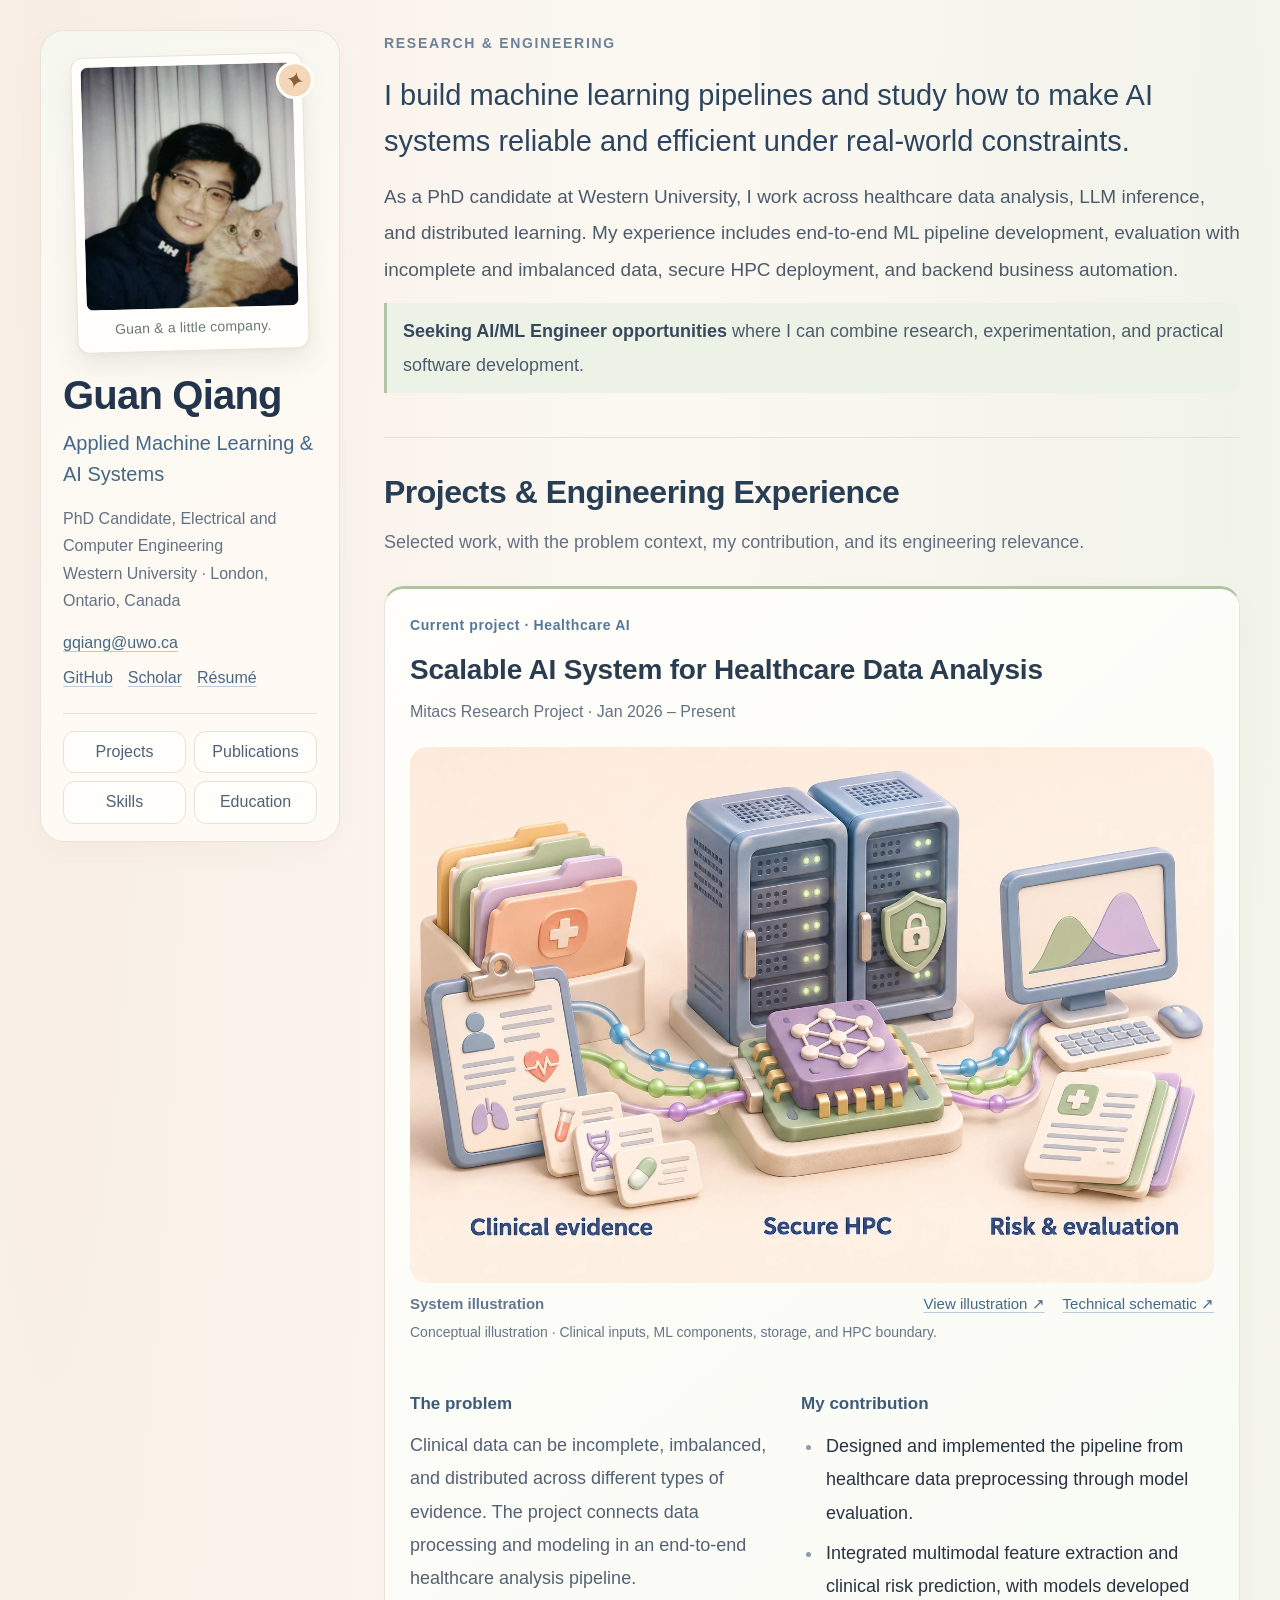
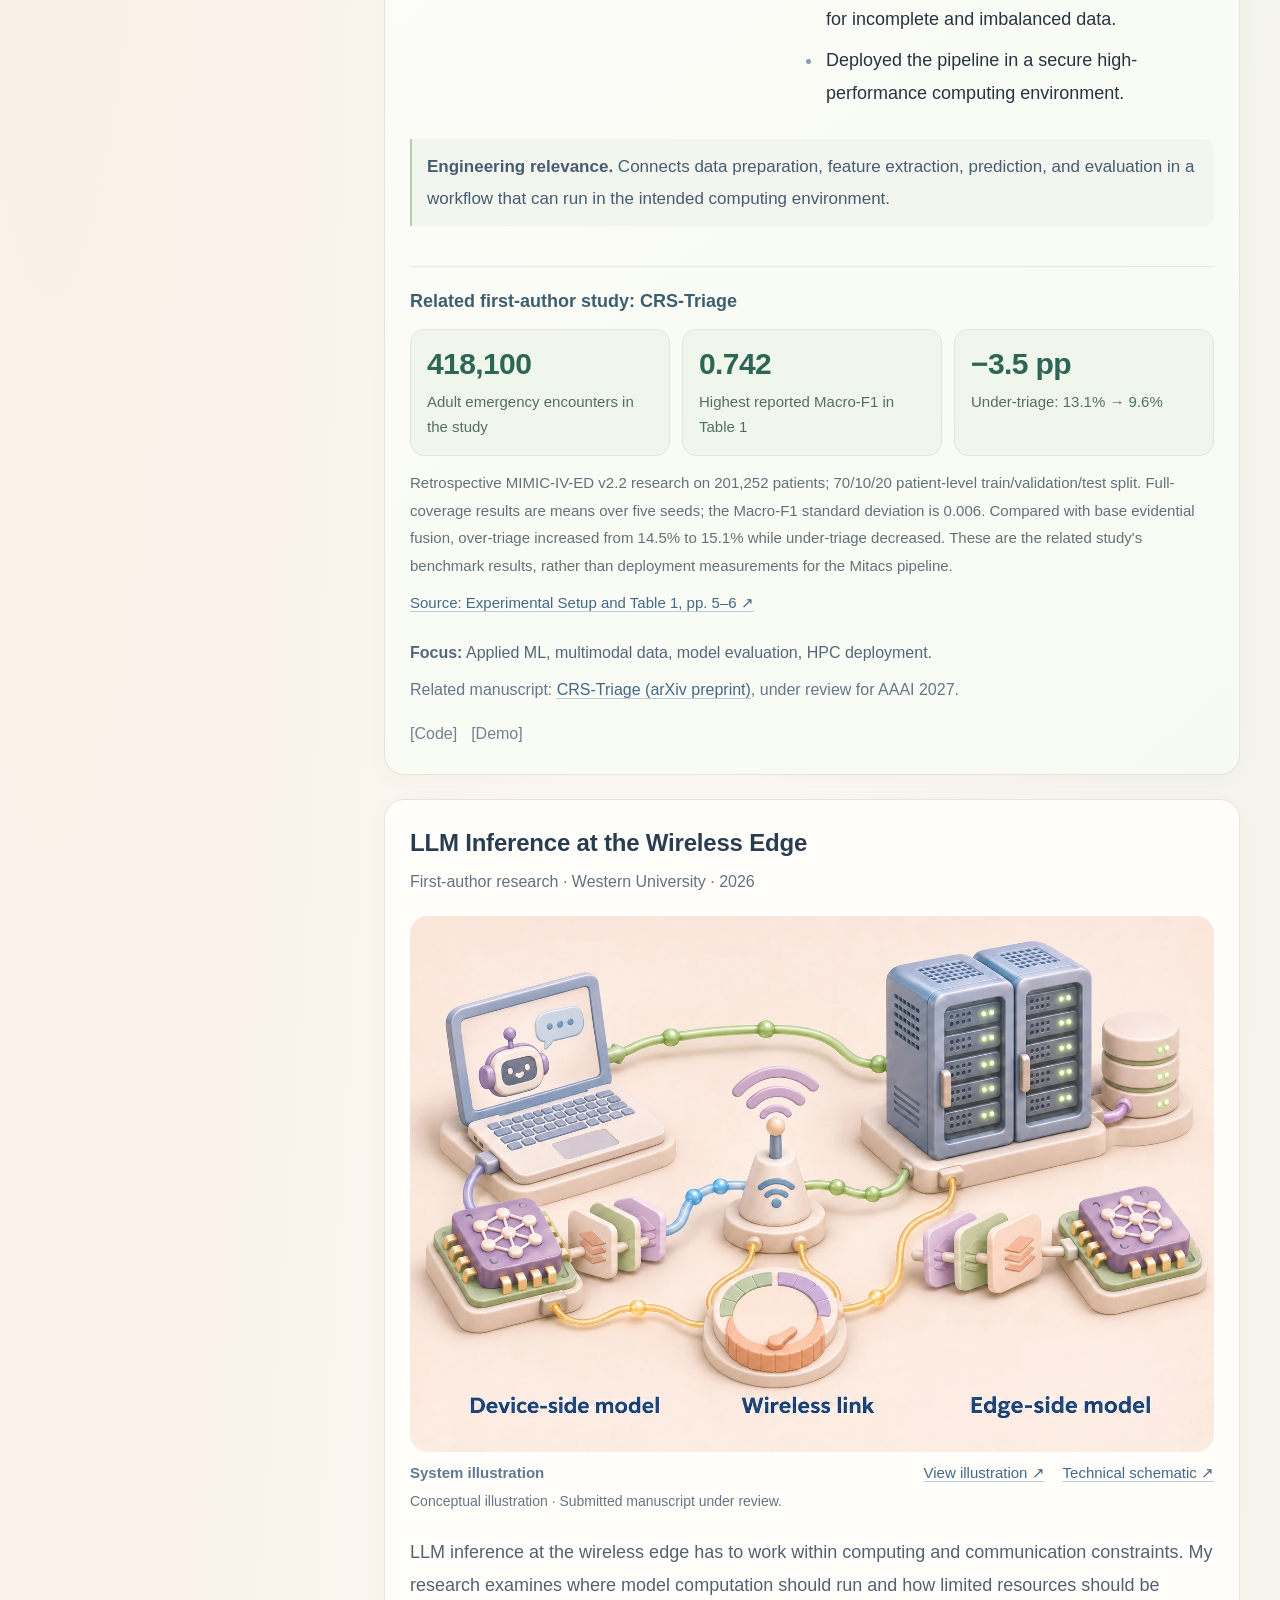
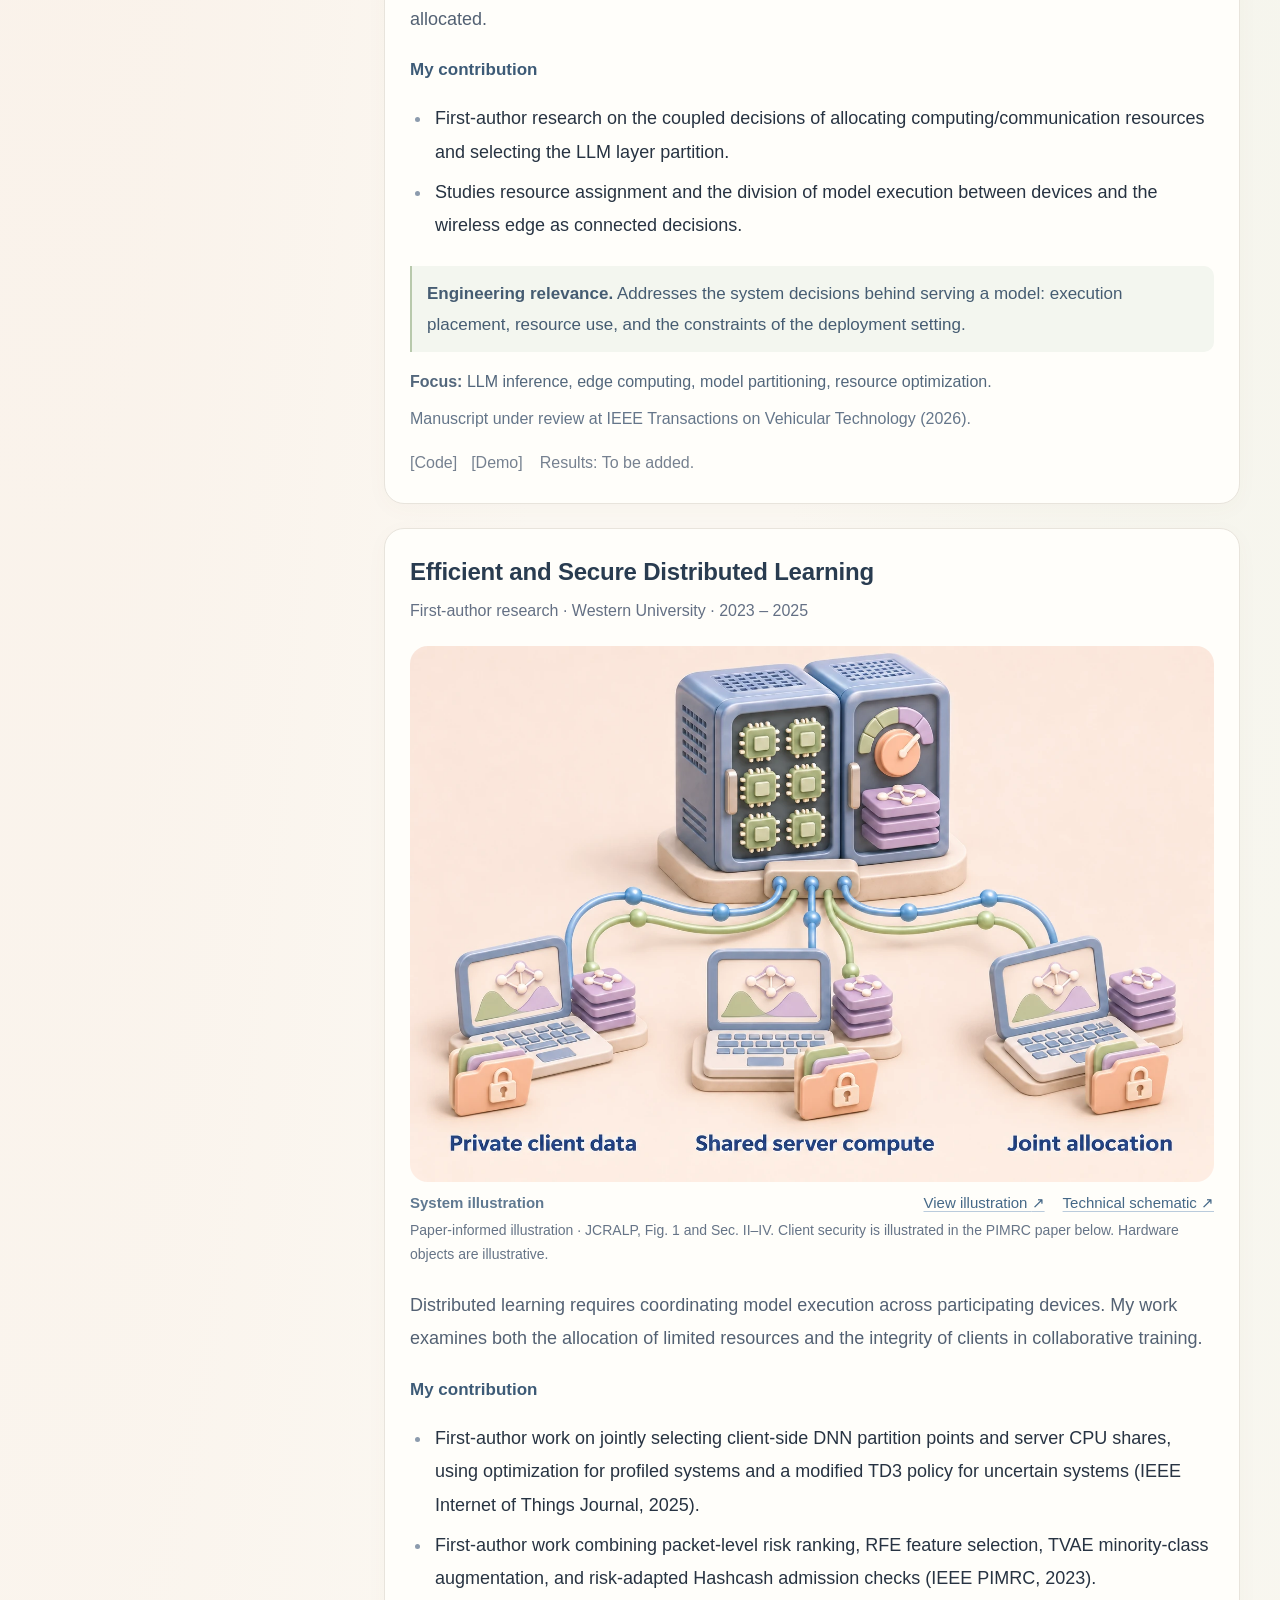
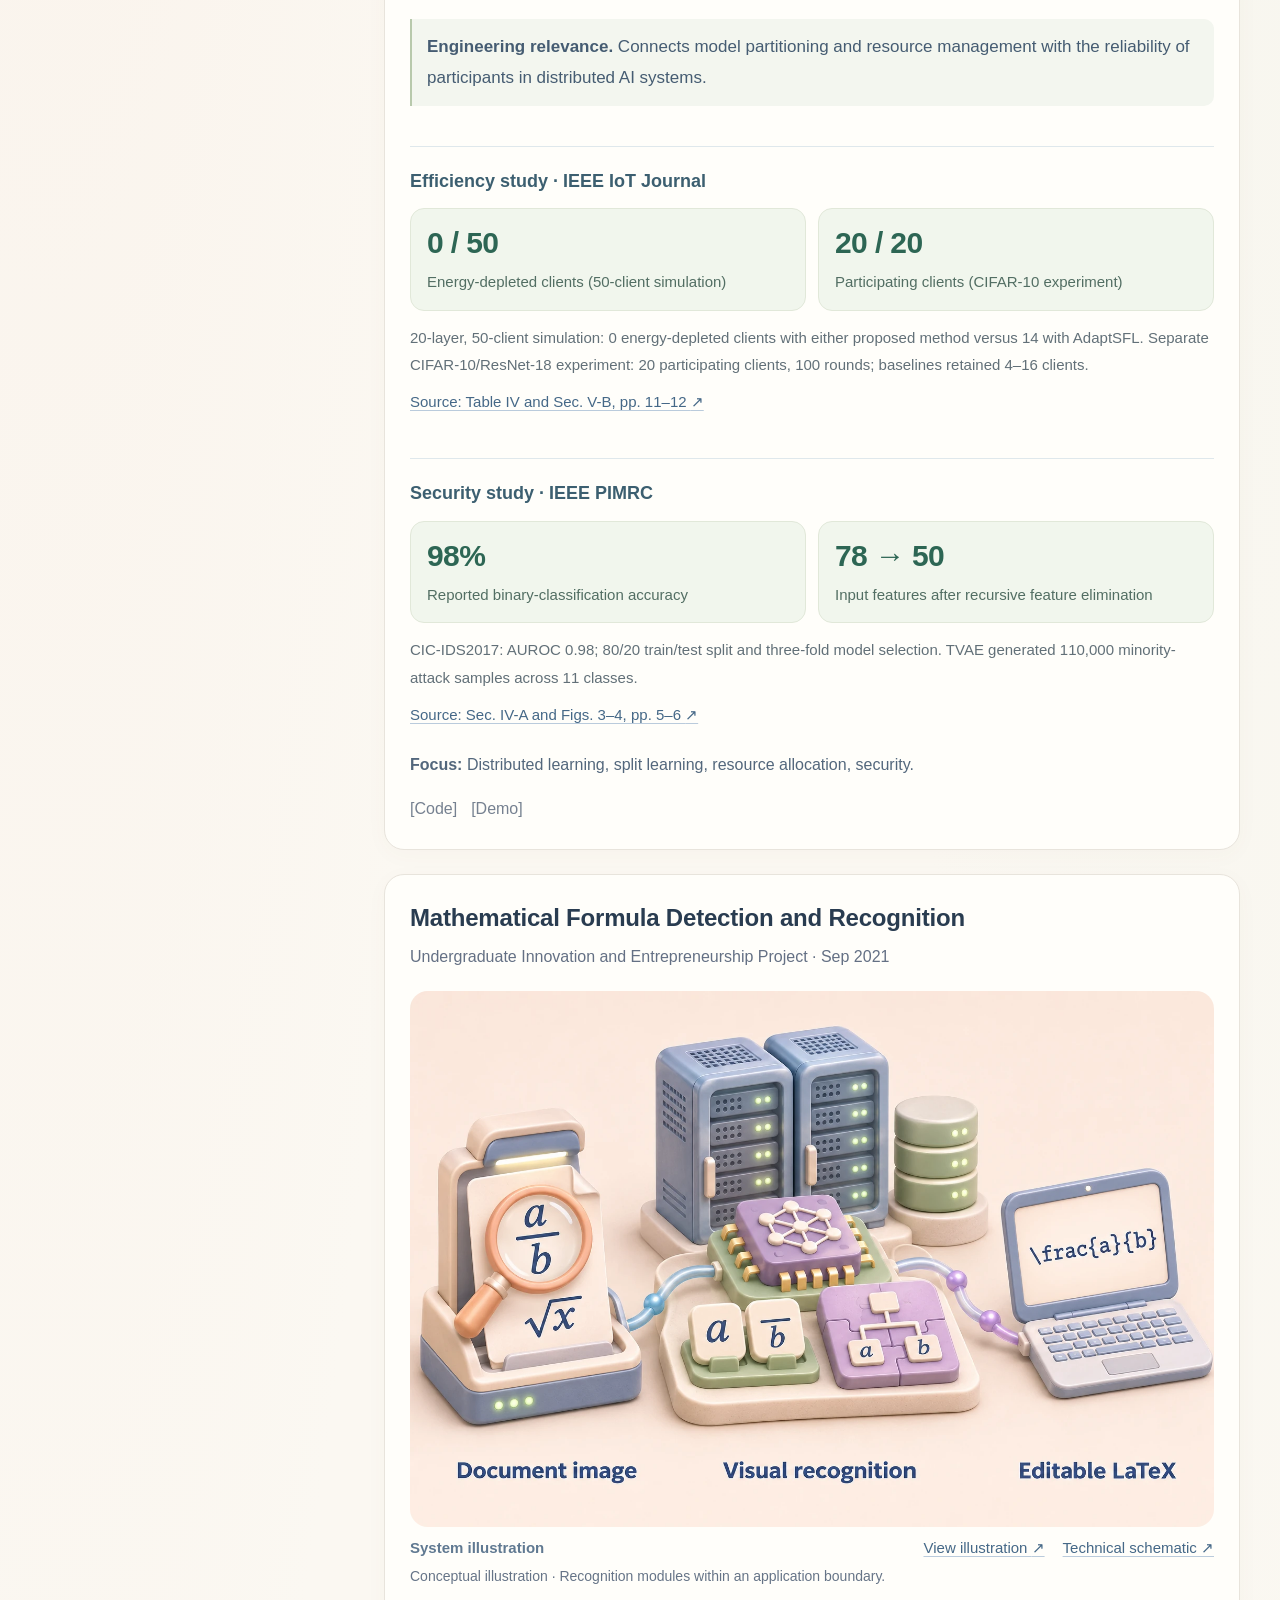
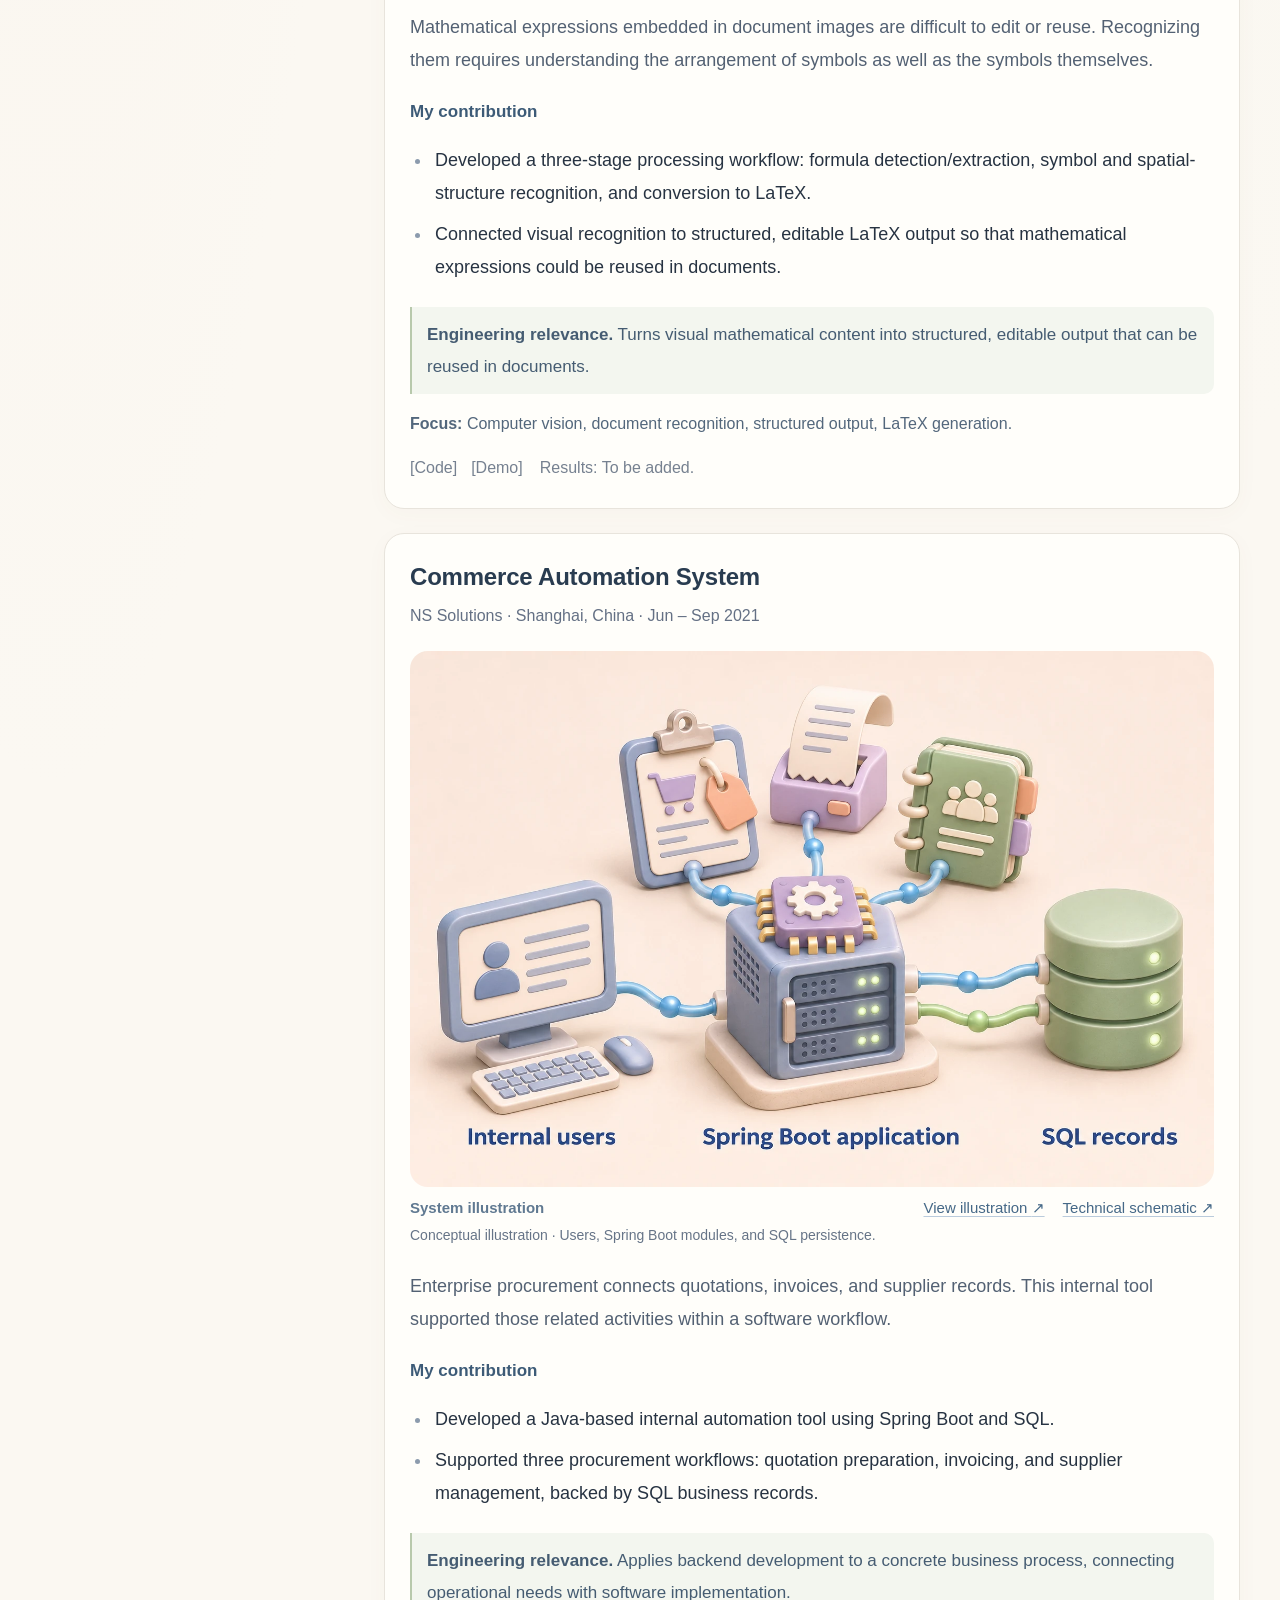
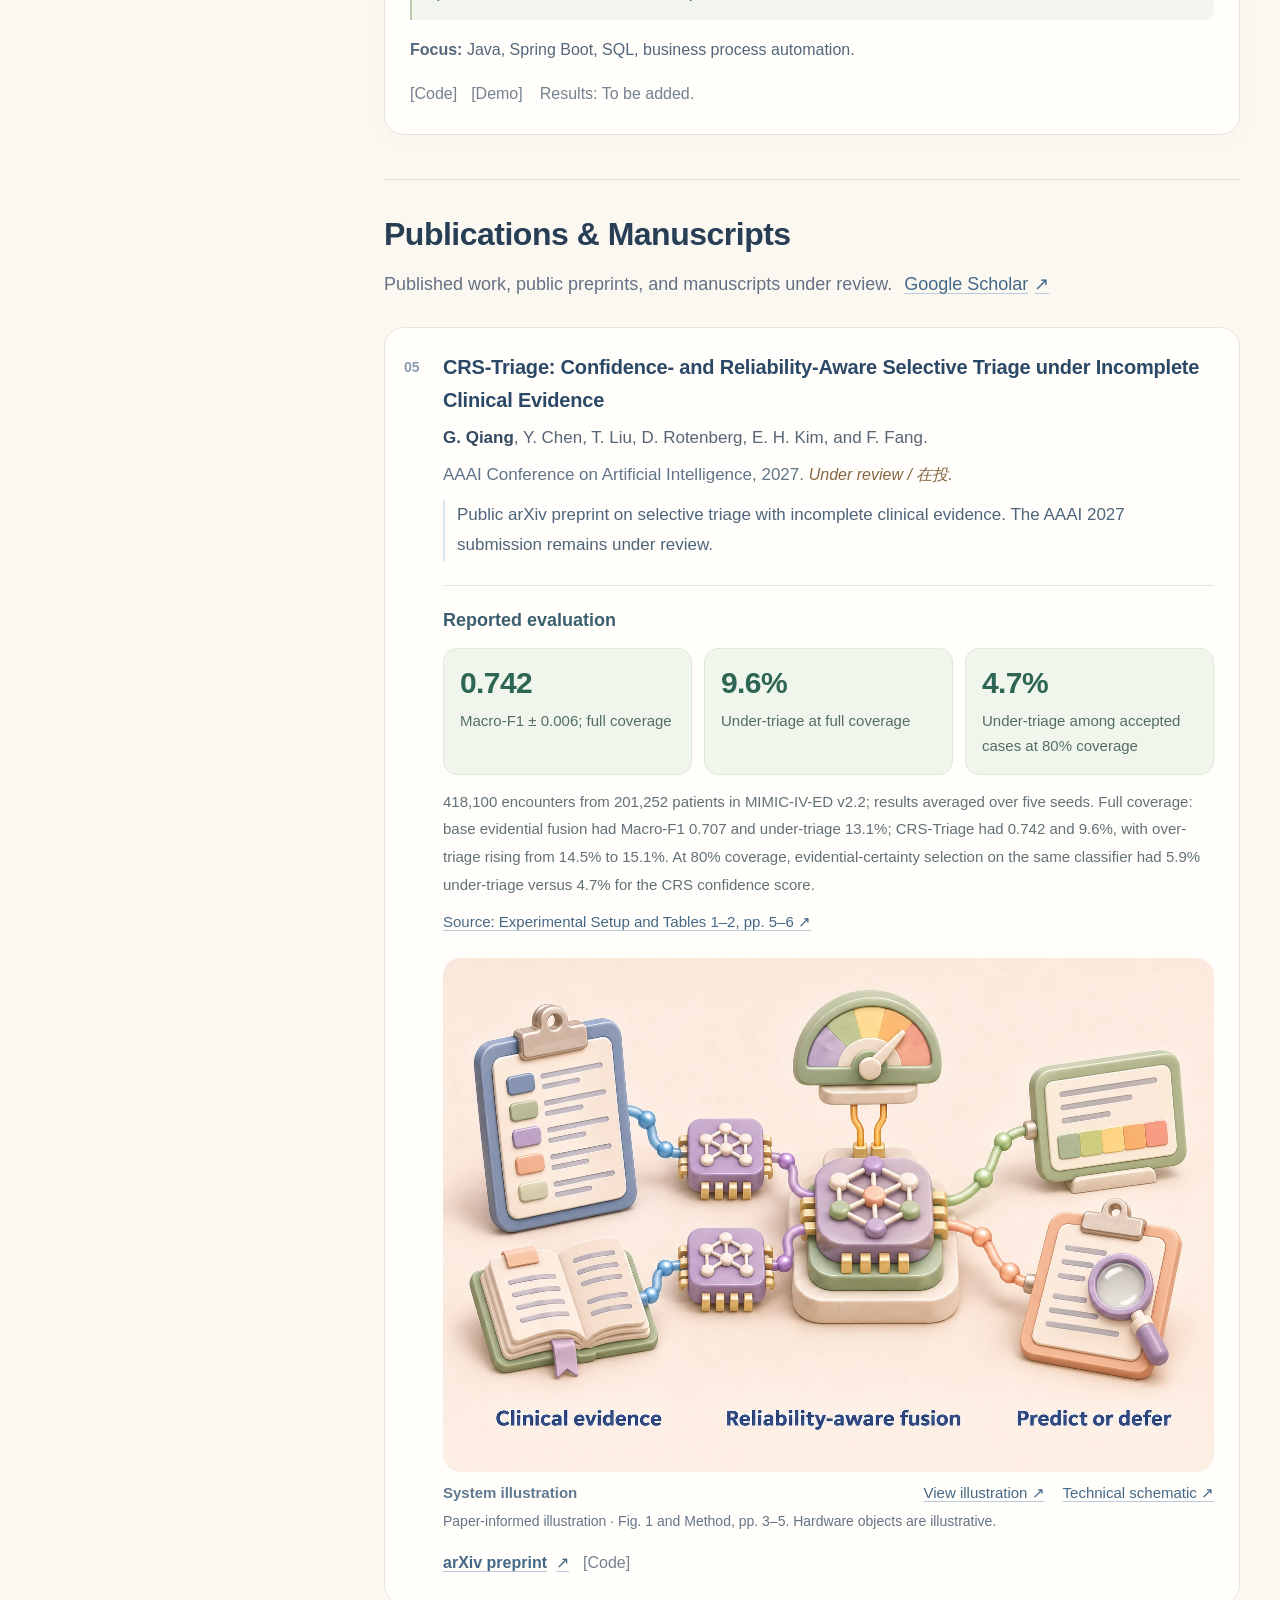
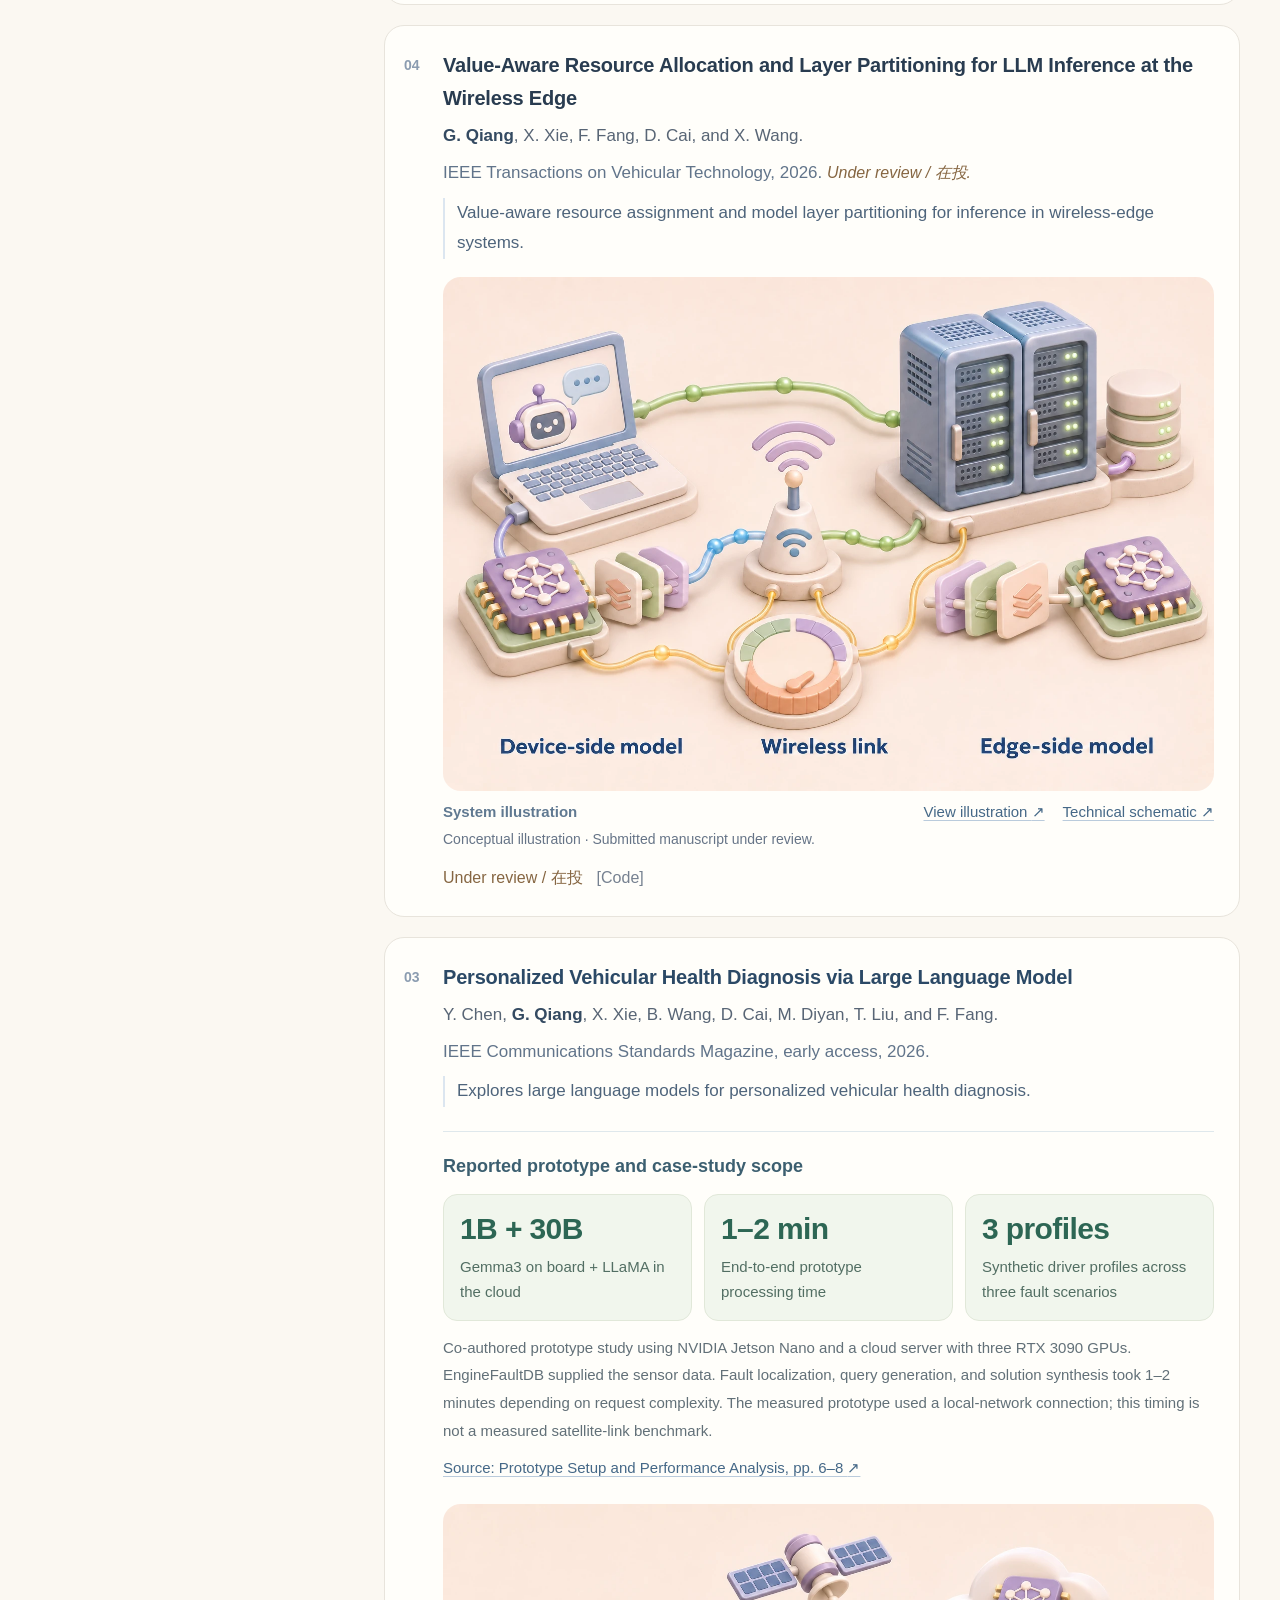
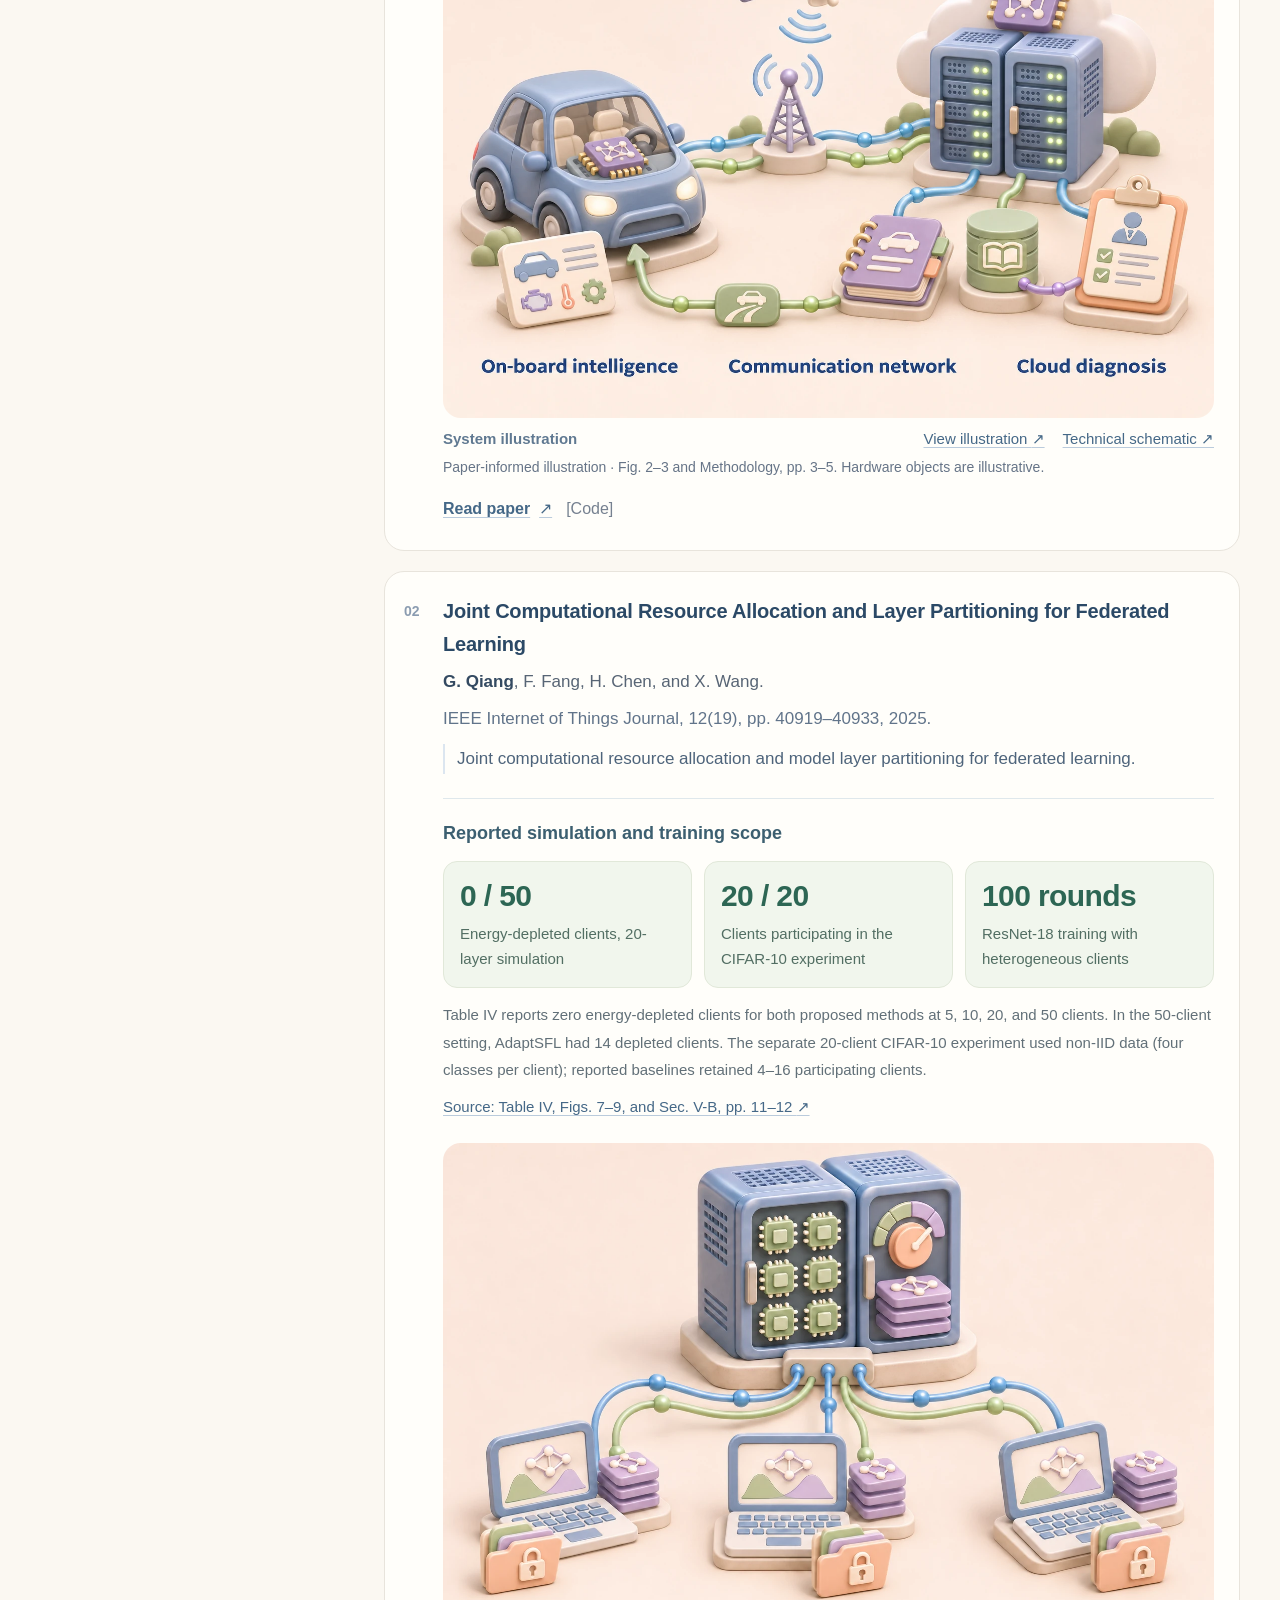
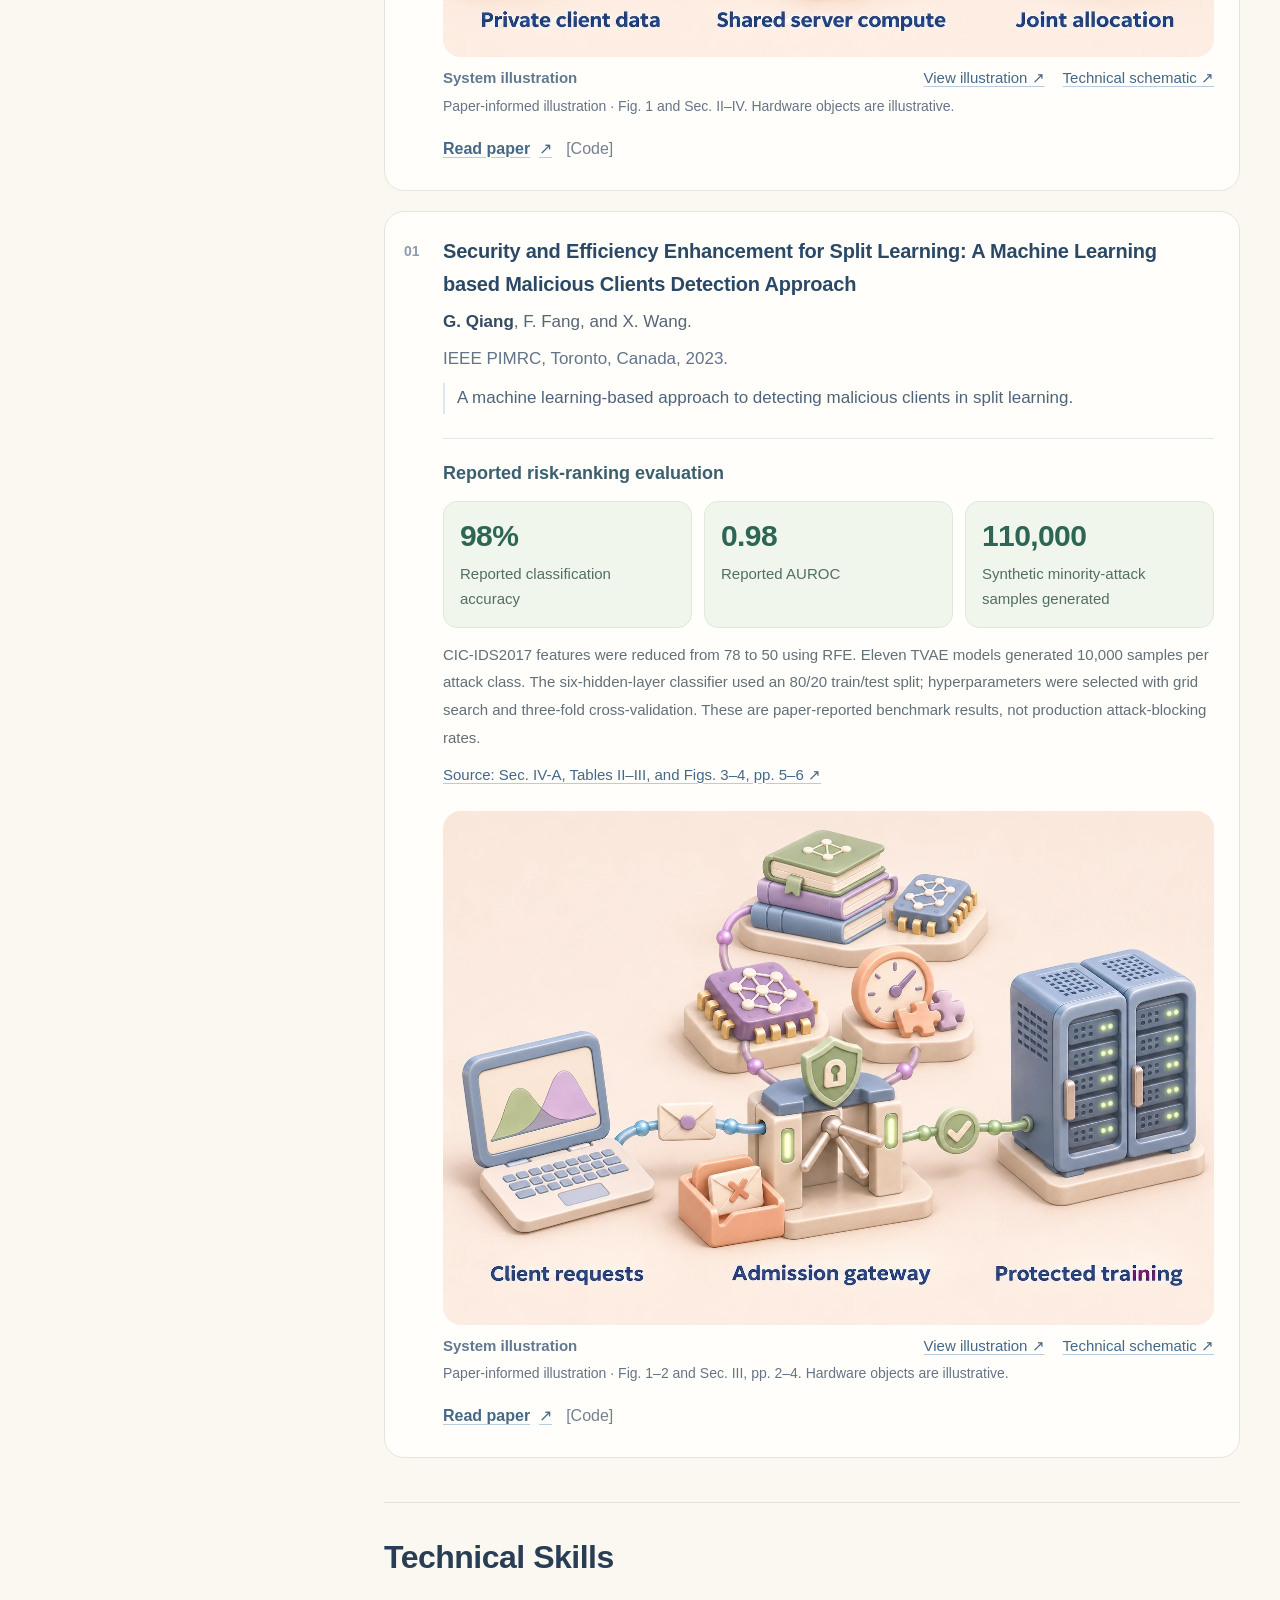
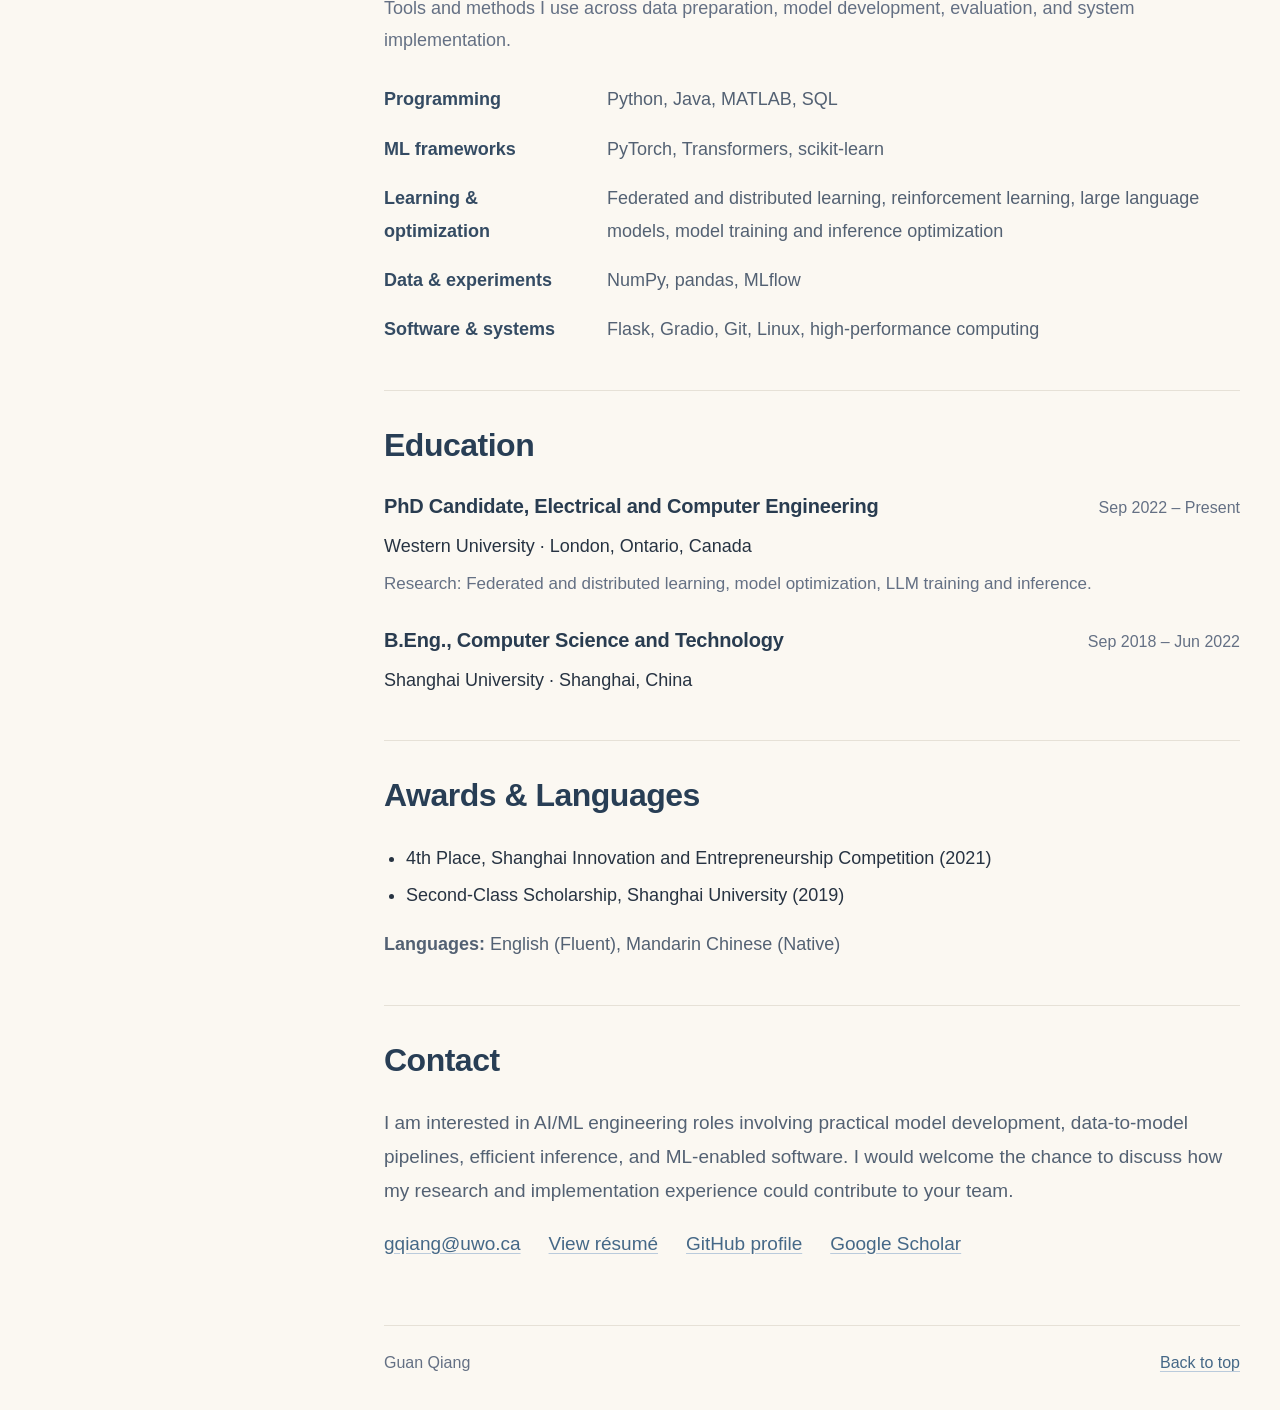
==== commit b31d6154: "Add tactile project illustrations and a warmer portrait-led design" ====
--- a/index.html
+++ b/index.html
@@ -11,7 +11,7 @@
   <meta property="og:type" content="website">
   <meta property="og:url" content="https://guanqiang1999.github.io/">
   <link rel="icon" href="assets/favicon.svg" type="image/svg+xml">
-  <link rel="stylesheet" href="styles.css?v=architecture-results-1">
+  <link rel="stylesheet" href="styles.css?v=warm-studio-1">
 </head>
 <body>
   <a class="skip-link" href="#main">Skip to content</a>
@@ -25,7 +25,7 @@
           <p class="affiliation">PhD Candidate, Electrical and Computer Engineering<br>Western University &middot; London, Ontario, Canada</p>
           <p class="profile-links"><a href="mailto:gqiang@uwo.ca">gqiang@uwo.ca</a><span aria-hidden="true">&middot;</span><a href="https://github.com/GuanQIANG1999">GitHub</a><span aria-hidden="true">&middot;</span><a href="https://scholar.google.ca/citations?user=OV4xs6UAAAAJ&amp;hl=en" target="_blank" rel="noopener noreferrer">Scholar</a><span aria-hidden="true">&middot;</span><a href="resume.html">R&eacute;sum&eacute;</a></p>
         </div>
-        <img class="profile-photo" src="assets/profile.jpg" alt="Portrait of Guan Qiang" width="1097" height="1259" fetchpriority="high" decoding="async">
+        <figure class="profile-portrait"><span class="portrait-sparkle" aria-hidden="true">&#10022;</span><img class="profile-photo" src="assets/profile.jpg" alt="Guan Qiang holding a ginger cat" width="1097" height="1259" fetchpriority="high" decoding="async"><figcaption>Guan &amp; a little company.</figcaption></figure>
       </div>
       <nav class="section-nav" aria-label="Page sections"><a href="#work">Projects</a><a href="#research">Publications</a><a href="#approach">Skills</a><a href="#about">Education</a></nav>
     </header>
@@ -46,9 +46,9 @@
           <p class="project-kicker">Current project &middot; Healthcare AI</p>
           <h3>Scalable AI System for Healthcare Data Analysis</h3>
           <p class="entry-context">Mitacs Research Project &middot; Jan 2026 &ndash; Present</p>
-          <figure class="system-model">
-            <a class="model-image-link" href="assets/models/healthcare-pipeline.svg" target="_blank" rel="noopener noreferrer" aria-label="Open Healthcare ML pipeline system architecture at full size (new tab)"><img src="assets/models/healthcare-pipeline.svg" alt="Logical system architecture with a clinical-input boundary and a secure HPC deployment boundary. Clinical records and evidence-quality constraints connect to preprocessing, multimodal feature extraction, risk prediction, model evaluation, and stored analysis outputs." width="1200" height="760" loading="lazy" decoding="async"></a>
-            <figcaption><div class="model-caption-row"><span class="model-label">System architecture</span><a href="assets/models/healthcare-pipeline.svg" target="_blank" rel="noopener noreferrer">Open full size <span aria-hidden="true">&#8599;</span></a></div><p class="model-provenance">Logical architecture &middot; Clinical inputs, ML components, storage, and HPC boundary.</p></figcaption>
+          <figure class="system-model illustrated-model">
+            <a class="model-image-link" href="assets/illustrations/healthcare-pipeline.webp" target="_blank" rel="noopener noreferrer" aria-label="Open Healthcare ML pipeline system illustration at full size (new tab)"><img src="assets/illustrations/healthcare-pipeline.webp" alt="Tactile miniature clinical folders and records connect to an HPC cluster and model chip, then to a risk-evaluation workstation and output records." width="1536" height="1024" loading="lazy" decoding="async"></a>
+            <figcaption><div class="model-caption-row"><span class="model-label">System illustration</span><span class="model-actions"><a href="assets/illustrations/healthcare-pipeline.webp" target="_blank" rel="noopener noreferrer">View illustration <span aria-hidden="true">&#8599;</span></a><a class="schematic-link" href="assets/models/healthcare-pipeline.svg" target="_blank" rel="noopener noreferrer">Technical schematic <span aria-hidden="true">&#8599;</span></a></span></div><p class="model-provenance">Conceptual illustration &middot; Clinical inputs, ML components, storage, and HPC boundary.</p></figcaption>
           </figure>
           <div class="featured-details"><div><h4>The problem</h4><p class="project-overview">Clinical data can be incomplete, imbalanced, and distributed across different types of evidence. The project connects data processing and modeling in an end-to-end healthcare analysis pipeline.</p></div><div><h4>My contribution</h4>
           <ul class="contributions"><li>Designed and implemented the pipeline from healthcare data preprocessing through model evaluation.</li><li>Integrated multimodal feature extraction and clinical risk prediction, with models developed for incomplete and imbalanced data.</li><li>Deployed the pipeline in a secure high-performance computing environment.</li></ul></div></div>
@@ -61,9 +61,9 @@
         <article class="project" id="llm-inference">
           <h3>LLM Inference at the Wireless Edge</h3>
           <p class="entry-context">First-author research &middot; Western University &middot; 2026</p>
-          <figure class="system-model">
-            <a class="model-image-link" href="assets/models/edge-llm.svg" target="_blank" rel="noopener noreferrer" aria-label="Open LLM inference at the wireless edge system architecture at full size (new tab)"><img src="assets/models/edge-llm.svg" alt="Conceptual architecture with a device host, wireless network, edge-server host, and value-aware coordinator. The device runs LLM prefix layers; the server runs the remaining layers and inference runtime. Data, generated responses, and allocation controls have separate connections." width="1200" height="760" loading="lazy" decoding="async"></a>
-            <figcaption><div class="model-caption-row"><span class="model-label">System architecture</span><a href="assets/models/edge-llm.svg" target="_blank" rel="noopener noreferrer">Open full size <span aria-hidden="true">&#8599;</span></a></div><p class="model-provenance">Conceptual architecture &middot; Submitted manuscript under review.</p></figcaption>
+          <figure class="system-model illustrated-model">
+            <a class="model-image-link" href="assets/illustrations/edge-llm.webp" target="_blank" rel="noopener noreferrer" aria-label="Open Wireless-edge LLM inference system illustration at full size (new tab)"><img src="assets/illustrations/edge-llm.webp" alt="A miniature laptop runs the model prefix, linked over wireless communication to an edge server running the remaining model. A central resource-control dial connects to both hosts; a separate cable returns the response." width="1536" height="1024" loading="lazy" decoding="async"></a>
+            <figcaption><div class="model-caption-row"><span class="model-label">System illustration</span><span class="model-actions"><a href="assets/illustrations/edge-llm.webp" target="_blank" rel="noopener noreferrer">View illustration <span aria-hidden="true">&#8599;</span></a><a class="schematic-link" href="assets/models/edge-llm.svg" target="_blank" rel="noopener noreferrer">Technical schematic <span aria-hidden="true">&#8599;</span></a></span></div><p class="model-provenance">Conceptual illustration &middot; Submitted manuscript under review.</p></figcaption>
           </figure>
           <p class="project-overview">LLM inference at the wireless edge has to work within computing and communication constraints. My research examines where model computation should run and how limited resources should be allocated.</p>
           <h4>My contribution</h4>
@@ -77,9 +77,9 @@
         <article class="project" id="distributed-learning">
           <h3>Efficient and Secure Distributed Learning</h3>
           <p class="entry-context">First-author research &middot; Western University &middot; 2023 &ndash; 2025</p>
-          <figure class="system-model">
-            <a class="model-image-link" href="assets/models/federated-partitioning.svg" target="_blank" rel="noopener noreferrer" aria-label="Open Resource-aware federated learning system architecture at full size (new tab)"><img src="assets/models/federated-partitioning.svg" alt="A central server contains a JCRALP controller, a shared CPU pool, and per-client model tails. Heterogeneous client devices retain private data and prefix layers. Activations travel to the server and gradients return to clients. The controller chooses split points and server CPU shares." width="1200" height="760" loading="lazy" decoding="async"></a>
-            <figcaption><div class="model-caption-row"><span class="model-label">System architecture</span><a href="assets/models/federated-partitioning.svg" target="_blank" rel="noopener noreferrer">Open full size <span aria-hidden="true">&#8599;</span></a></div><p class="model-provenance">Paper-based architecture &middot; JCRALP, Fig. 1 and Sec. II&ndash;IV. Client security is illustrated in the PIMRC paper below.</p></figcaption>
+          <figure class="system-model illustrated-model">
+            <a class="model-image-link" href="assets/illustrations/federated-partitioning.webp" target="_blank" rel="noopener noreferrer" aria-label="Open Resource-aware federated learning system illustration at full size (new tab)"><img src="assets/illustrations/federated-partitioning.webp" alt="Three miniature client laptops retain private data and prefix layers. Blue and sage cables connect them to a central server with per-client model tails, a shared compute pool, and an allocation dial." width="1536" height="1024" loading="lazy" decoding="async"></a>
+            <figcaption><div class="model-caption-row"><span class="model-label">System illustration</span><span class="model-actions"><a href="assets/illustrations/federated-partitioning.webp" target="_blank" rel="noopener noreferrer">View illustration <span aria-hidden="true">&#8599;</span></a><a class="schematic-link" href="assets/models/federated-partitioning.svg" target="_blank" rel="noopener noreferrer">Technical schematic <span aria-hidden="true">&#8599;</span></a></span></div><p class="model-provenance">Paper-informed illustration &middot; JCRALP, Fig. 1 and Sec. II&ndash;IV. Client security is illustrated in the PIMRC paper below. Hardware objects are illustrative.</p></figcaption>
           </figure>
           <p class="project-overview">Distributed learning requires coordinating model execution across participating devices. My work examines both the allocation of limited resources and the integrity of clients in collaborative training.</p>
           <h4>My contribution</h4>
@@ -93,9 +93,9 @@
         <article class="project" id="formula-recognition">
           <h3>Mathematical Formula Detection and Recognition</h3>
           <p class="entry-context">Undergraduate Innovation and Entrepreneurship Project &middot; Sep 2021</p>
-          <figure class="system-model">
-            <a class="model-image-link" href="assets/models/formula-recognition.svg" target="_blank" rel="noopener noreferrer" aria-label="Open Mathematical formula recognition system architecture at full size (new tab)"><img src="assets/models/formula-recognition.svg" alt="Conceptual document-recognition architecture. A document image enters an application boundary containing a formula localizer, separate symbol-recognition and two-dimensional structure-parsing components, and a LaTeX serializer. Editable LaTeX is the external output; the displayed fraction is only an output-format example." width="1200" height="760" loading="lazy" decoding="async"></a>
-            <figcaption><div class="model-caption-row"><span class="model-label">System architecture</span><a href="assets/models/formula-recognition.svg" target="_blank" rel="noopener noreferrer">Open full size <span aria-hidden="true">&#8599;</span></a></div><p class="model-provenance">Conceptual architecture &middot; Recognition modules within an application boundary.</p></figcaption>
+          <figure class="system-model illustrated-model">
+            <a class="model-image-link" href="assets/illustrations/formula-recognition.webp" target="_blank" rel="noopener noreferrer" aria-label="Open Mathematical formula recognition system illustration at full size (new tab)"><img src="assets/illustrations/formula-recognition.webp" alt="A document and magnifying lens represent formula localization. A recognition workstation, symbol tiles, and a spatial puzzle represent symbol and structure recognition; a connected laptop shows editable LaTeX output." width="1536" height="1024" loading="lazy" decoding="async"></a>
+            <figcaption><div class="model-caption-row"><span class="model-label">System illustration</span><span class="model-actions"><a href="assets/illustrations/formula-recognition.webp" target="_blank" rel="noopener noreferrer">View illustration <span aria-hidden="true">&#8599;</span></a><a class="schematic-link" href="assets/models/formula-recognition.svg" target="_blank" rel="noopener noreferrer">Technical schematic <span aria-hidden="true">&#8599;</span></a></span></div><p class="model-provenance">Conceptual illustration &middot; Recognition modules within an application boundary.</p></figcaption>
           </figure>
           <p class="project-overview">Mathematical expressions embedded in document images are difficult to edit or reuse. Recognizing them requires understanding the arrangement of symbols as well as the symbols themselves.</p>
           <h4>My contribution</h4>
@@ -109,9 +109,9 @@
         <article class="project" id="commerce-automation">
           <h3>Commerce Automation System</h3>
           <p class="entry-context">NS Solutions &middot; Shanghai, China &middot; Jun &ndash; Sep 2021</p>
-          <figure class="system-model">
-            <a class="model-image-link" href="assets/models/commerce-automation.svg" target="_blank" rel="noopener noreferrer" aria-label="Open Enterprise procurement automation system architecture at full size (new tab)"><img src="assets/models/commerce-automation.svg" alt="Conceptual application architecture with internal users, a Java/Spring Boot application boundary, and an external SQL data store. The application contains an interface, quotation, invoicing and supplier business modules, and SQL persistence access. Request, response, and storage connections are shown." width="1200" height="760" loading="lazy" decoding="async"></a>
-            <figcaption><div class="model-caption-row"><span class="model-label">System architecture</span><a href="assets/models/commerce-automation.svg" target="_blank" rel="noopener noreferrer">Open full size <span aria-hidden="true">&#8599;</span></a></div><p class="model-provenance">Conceptual architecture &middot; Users, Spring Boot modules, and SQL persistence.</p></figcaption>
+          <figure class="system-model illustrated-model">
+            <a class="model-image-link" href="assets/illustrations/commerce-automation.webp" target="_blank" rel="noopener noreferrer" aria-label="Open Procurement automation system illustration at full size (new tab)"><img src="assets/illustrations/commerce-automation.webp" alt="An internal-user workstation connects to an application server surrounded by quotation, invoicing, and supplier-record objects. Separate cables link the application to a SQL storage canister." width="1536" height="1024" loading="lazy" decoding="async"></a>
+            <figcaption><div class="model-caption-row"><span class="model-label">System illustration</span><span class="model-actions"><a href="assets/illustrations/commerce-automation.webp" target="_blank" rel="noopener noreferrer">View illustration <span aria-hidden="true">&#8599;</span></a><a class="schematic-link" href="assets/models/commerce-automation.svg" target="_blank" rel="noopener noreferrer">Technical schematic <span aria-hidden="true">&#8599;</span></a></span></div><p class="model-provenance">Conceptual illustration &middot; Users, Spring Boot modules, and SQL persistence.</p></figcaption>
           </figure>
           <p class="project-overview">Enterprise procurement connects quotations, invoices, and supplier records. This internal tool supported those related activities within a software workflow.</p>
           <h4>My contribution</h4>
@@ -128,25 +128,25 @@
         <h2 id="research-title">Publications &amp; Manuscripts</h2>
         <p class="section-intro">Published work, public preprints, and manuscripts under review. <a class="scholar-link" href="https://scholar.google.ca/citations?user=OV4xs6UAAAAJ&amp;hl=en" target="_blank" rel="noopener noreferrer">Google Scholar <span aria-hidden="true">&#8599;</span></a></p>
         <ol class="publication-list" reversed>
-          <li><h3><a href="https://arxiv.org/abs/2608.03862" target="_blank" rel="noopener noreferrer">CRS-Triage: Confidence- and Reliability-Aware Selective Triage under Incomplete Clinical Evidence</a></h3><p><strong>G. Qiang</strong>, Y. Chen, T. Liu, D. Rotenberg, E. H. Kim, and F. Fang.</p><p class="publication-venue">AAAI Conference on Artificial Intelligence, 2027. <span class="publication-status">Under review / <span lang="zh">&#22312;&#25237;</span>.</span></p><p class="publication-summary">Public arXiv preprint on selective triage with incomplete clinical evidence. The AAAI 2027 submission remains under review.</p><section class="research-results" data-evidence="crs-paper" aria-label="Reported evaluation"><h4>Reported evaluation</h4><div class="metric-grid"><div class="metric-card"><span class="metric-value">0.742</span><span class="metric-label">Macro-F1 &plusmn; 0.006; full coverage</span></div><div class="metric-card"><span class="metric-value">9.6%</span><span class="metric-label">Under-triage at full coverage</span></div><div class="metric-card"><span class="metric-value">4.7%</span><span class="metric-label">Under-triage among accepted cases at 80% coverage</span></div></div><p class="metric-context">418,100 encounters from 201,252 patients in MIMIC-IV-ED v2.2; results averaged over five seeds. Full coverage: base evidential fusion had Macro-F1 0.707 and under-triage 13.1%; CRS-Triage had 0.742 and 9.6%, with over-triage rising from 14.5% to 15.1%. At 80% coverage, evidential-certainty selection on the same classifier had 5.9% under-triage versus 4.7% for the CRS confidence score.</p><a class="metric-source" href="https://arxiv.org/abs/2608.03862" target="_blank" rel="noopener noreferrer">Source: Experimental Setup and Tables 1&ndash;2, pp. 5&ndash;6 <span aria-hidden="true">&#8599;</span></a></section><figure class="system-model">
-            <a class="model-image-link" href="assets/models/crs-triage.svg" target="_blank" rel="noopener noreferrer" aria-label="Open CRS-Triage system architecture at full size (new tab)"><img src="assets/models/crs-triage.svg" alt="Model architecture separates clinical inputs, jointly trained CRS-Triage components, and the decision interface. Structured values with missingness masks and clinical text have separate encoders and evidence heads. Reliability and agreement guide evidence fusion; class probabilities and a confidence head feed a predict-or-defer selection gate." width="1200" height="760" loading="lazy" decoding="async"></a>
-            <figcaption><div class="model-caption-row"><span class="model-label">System architecture</span><a href="assets/models/crs-triage.svg" target="_blank" rel="noopener noreferrer">Open full size <span aria-hidden="true">&#8599;</span></a></div><p class="model-provenance">Paper-based architecture &middot; Fig. 1 and Method, pp. 3&ndash;5.</p></figcaption>
+          <li><h3><a href="https://arxiv.org/abs/2608.03862" target="_blank" rel="noopener noreferrer">CRS-Triage: Confidence- and Reliability-Aware Selective Triage under Incomplete Clinical Evidence</a></h3><p><strong>G. Qiang</strong>, Y. Chen, T. Liu, D. Rotenberg, E. H. Kim, and F. Fang.</p><p class="publication-venue">AAAI Conference on Artificial Intelligence, 2027. <span class="publication-status">Under review / <span lang="zh">&#22312;&#25237;</span>.</span></p><p class="publication-summary">Public arXiv preprint on selective triage with incomplete clinical evidence. The AAAI 2027 submission remains under review.</p><section class="research-results" data-evidence="crs-paper" aria-label="Reported evaluation"><h4>Reported evaluation</h4><div class="metric-grid"><div class="metric-card"><span class="metric-value">0.742</span><span class="metric-label">Macro-F1 &plusmn; 0.006; full coverage</span></div><div class="metric-card"><span class="metric-value">9.6%</span><span class="metric-label">Under-triage at full coverage</span></div><div class="metric-card"><span class="metric-value">4.7%</span><span class="metric-label">Under-triage among accepted cases at 80% coverage</span></div></div><p class="metric-context">418,100 encounters from 201,252 patients in MIMIC-IV-ED v2.2; results averaged over five seeds. Full coverage: base evidential fusion had Macro-F1 0.707 and under-triage 13.1%; CRS-Triage had 0.742 and 9.6%, with over-triage rising from 14.5% to 15.1%. At 80% coverage, evidential-certainty selection on the same classifier had 5.9% under-triage versus 4.7% for the CRS confidence score.</p><a class="metric-source" href="https://arxiv.org/abs/2608.03862" target="_blank" rel="noopener noreferrer">Source: Experimental Setup and Tables 1&ndash;2, pp. 5&ndash;6 <span aria-hidden="true">&#8599;</span></a></section><figure class="system-model illustrated-model">
+            <a class="model-image-link" href="assets/illustrations/crs-triage.webp" target="_blank" rel="noopener noreferrer" aria-label="Open CRS-Triage system illustration at full size (new tab)"><img src="assets/illustrations/crs-triage.webp" alt="Structured clinical records and text notes connect through separate model chips to a central fusion assembly and a reliability dial. Branching outputs reach an acuity card or a review clipboard, representing prediction or deferral." width="1536" height="1024" loading="lazy" decoding="async"></a>
+            <figcaption><div class="model-caption-row"><span class="model-label">System illustration</span><span class="model-actions"><a href="assets/illustrations/crs-triage.webp" target="_blank" rel="noopener noreferrer">View illustration <span aria-hidden="true">&#8599;</span></a><a class="schematic-link" href="assets/models/crs-triage.svg" target="_blank" rel="noopener noreferrer">Technical schematic <span aria-hidden="true">&#8599;</span></a></span></div><p class="model-provenance">Paper-informed illustration &middot; Fig. 1 and Method, pp. 3&ndash;5. Hardware objects are illustrative.</p></figcaption>
           </figure><div class="resource-links" aria-label="Publication resources"><a class="paper-link" href="https://arxiv.org/abs/2608.03862" target="_blank" rel="noopener noreferrer">arXiv preprint <span aria-hidden="true">&#8599;</span></a><span class="resource-placeholder" role="link" aria-disabled="true" title="Code link to be added">[Code]</span></div></li>
-          <li><h3>Value-Aware Resource Allocation and Layer Partitioning for LLM Inference at the Wireless Edge</h3><p><strong>G. Qiang</strong>, X. Xie, F. Fang, D. Cai, and X. Wang.</p><p class="publication-venue">IEEE Transactions on Vehicular Technology, 2026. <span class="publication-status">Under review / <span lang="zh">&#22312;&#25237;</span>.</span></p><p class="publication-summary">Value-aware resource assignment and model layer partitioning for inference in wireless-edge systems.</p><figure class="system-model">
-            <a class="model-image-link" href="assets/models/edge-llm.svg" target="_blank" rel="noopener noreferrer" aria-label="Open LLM inference at the wireless edge system architecture at full size (new tab)"><img src="assets/models/edge-llm.svg" alt="Conceptual architecture with a device host, wireless network, edge-server host, and value-aware coordinator. The device runs LLM prefix layers; the server runs the remaining layers and inference runtime. Data, generated responses, and allocation controls have separate connections." width="1200" height="760" loading="lazy" decoding="async"></a>
-            <figcaption><div class="model-caption-row"><span class="model-label">System architecture</span><a href="assets/models/edge-llm.svg" target="_blank" rel="noopener noreferrer">Open full size <span aria-hidden="true">&#8599;</span></a></div><p class="model-provenance">Conceptual architecture &middot; Submitted manuscript under review.</p></figcaption>
+          <li><h3>Value-Aware Resource Allocation and Layer Partitioning for LLM Inference at the Wireless Edge</h3><p><strong>G. Qiang</strong>, X. Xie, F. Fang, D. Cai, and X. Wang.</p><p class="publication-venue">IEEE Transactions on Vehicular Technology, 2026. <span class="publication-status">Under review / <span lang="zh">&#22312;&#25237;</span>.</span></p><p class="publication-summary">Value-aware resource assignment and model layer partitioning for inference in wireless-edge systems.</p><figure class="system-model illustrated-model">
+            <a class="model-image-link" href="assets/illustrations/edge-llm.webp" target="_blank" rel="noopener noreferrer" aria-label="Open Wireless-edge LLM inference system illustration at full size (new tab)"><img src="assets/illustrations/edge-llm.webp" alt="A miniature laptop runs the model prefix, linked over wireless communication to an edge server running the remaining model. A central resource-control dial connects to both hosts; a separate cable returns the response." width="1536" height="1024" loading="lazy" decoding="async"></a>
+            <figcaption><div class="model-caption-row"><span class="model-label">System illustration</span><span class="model-actions"><a href="assets/illustrations/edge-llm.webp" target="_blank" rel="noopener noreferrer">View illustration <span aria-hidden="true">&#8599;</span></a><a class="schematic-link" href="assets/models/edge-llm.svg" target="_blank" rel="noopener noreferrer">Technical schematic <span aria-hidden="true">&#8599;</span></a></span></div><p class="model-provenance">Conceptual illustration &middot; Submitted manuscript under review.</p></figcaption>
           </figure><div class="resource-links" aria-label="Publication resources"><span class="submission-status">Under review / <span lang="zh">&#22312;&#25237;</span></span><span class="resource-placeholder" role="link" aria-disabled="true" title="Code link to be added">[Code]</span></div></li>
-          <li><h3><a href="https://doi.org/10.1109/MCOMSTD.2026.3674904" target="_blank" rel="noopener noreferrer">Personalized Vehicular Health Diagnosis via Large Language Model</a></h3><p>Y. Chen, <strong>G. Qiang</strong>, X. Xie, B. Wang, D. Cai, M. Diyan, T. Liu, and F. Fang.</p><p class="publication-venue">IEEE Communications Standards Magazine, early access, 2026.</p><p class="publication-summary">Explores large language models for personalized vehicular health diagnosis.</p><section class="research-results" data-evidence="vehicle-paper" aria-label="Reported prototype and case-study scope"><h4>Reported prototype and case-study scope</h4><div class="metric-grid"><div class="metric-card"><span class="metric-value">1B + 30B</span><span class="metric-label">Gemma3 on board + LLaMA in the cloud</span></div><div class="metric-card"><span class="metric-value">1&ndash;2 min</span><span class="metric-label">End-to-end prototype processing time</span></div><div class="metric-card"><span class="metric-value">3 profiles</span><span class="metric-label">Synthetic driver profiles across three fault scenarios</span></div></div><p class="metric-context">Co-authored prototype study using NVIDIA Jetson Nano and a cloud server with three RTX 3090 GPUs. EngineFaultDB supplied the sensor data. Fault localization, query generation, and solution synthesis took 1&ndash;2 minutes depending on request complexity. The measured prototype used a local-network connection; this timing is not a measured satellite-link benchmark.</p><a class="metric-source" href="https://doi.org/10.1109/MCOMSTD.2026.3674904" target="_blank" rel="noopener noreferrer">Source: Prototype Setup and Performance Analysis, pp. 6&ndash;8 <span aria-hidden="true">&#8599;</span></a></section><figure class="system-model">
-            <a class="model-image-link" href="assets/models/vehicular-llm.svg" target="_blank" rel="noopener noreferrer" aria-label="Open Personalized vehicular health diagnosis system architecture at full size (new tab)"><img src="assets/models/vehicular-llm.svg" alt="Vehicle-side and cloud-side architecture connected by a communication network. The Jetson Nano prototype runs Gemma3 1B from sensor and driver-profile inputs. Cloud services include query augmentation, RAG, LLaMA 30B, a knowledge base, and expert curation. Guidance and curated feedback return through separate links. NTN is proposed; the measured prototype used a local network." width="1200" height="760" loading="lazy" decoding="async"></a>
-            <figcaption><div class="model-caption-row"><span class="model-label">System architecture</span><a href="assets/models/vehicular-llm.svg" target="_blank" rel="noopener noreferrer">Open full size <span aria-hidden="true">&#8599;</span></a></div><p class="model-provenance">Paper-based architecture &middot; Fig. 2&ndash;3 and Methodology, pp. 3&ndash;5.</p></figcaption>
+          <li><h3><a href="https://doi.org/10.1109/MCOMSTD.2026.3674904" target="_blank" rel="noopener noreferrer">Personalized Vehicular Health Diagnosis via Large Language Model</a></h3><p>Y. Chen, <strong>G. Qiang</strong>, X. Xie, B. Wang, D. Cai, M. Diyan, T. Liu, and F. Fang.</p><p class="publication-venue">IEEE Communications Standards Magazine, early access, 2026.</p><p class="publication-summary">Explores large language models for personalized vehicular health diagnosis.</p><section class="research-results" data-evidence="vehicle-paper" aria-label="Reported prototype and case-study scope"><h4>Reported prototype and case-study scope</h4><div class="metric-grid"><div class="metric-card"><span class="metric-value">1B + 30B</span><span class="metric-label">Gemma3 on board + LLaMA in the cloud</span></div><div class="metric-card"><span class="metric-value">1&ndash;2 min</span><span class="metric-label">End-to-end prototype processing time</span></div><div class="metric-card"><span class="metric-value">3 profiles</span><span class="metric-label">Synthetic driver profiles across three fault scenarios</span></div></div><p class="metric-context">Co-authored prototype study using NVIDIA Jetson Nano and a cloud server with three RTX 3090 GPUs. EngineFaultDB supplied the sensor data. Fault localization, query generation, and solution synthesis took 1&ndash;2 minutes depending on request complexity. The measured prototype used a local-network connection; this timing is not a measured satellite-link benchmark.</p><a class="metric-source" href="https://doi.org/10.1109/MCOMSTD.2026.3674904" target="_blank" rel="noopener noreferrer">Source: Prototype Setup and Performance Analysis, pp. 6&ndash;8 <span aria-hidden="true">&#8599;</span></a></section><figure class="system-model illustrated-model">
+            <a class="model-image-link" href="assets/illustrations/vehicular-llm.webp" target="_blank" rel="noopener noreferrer" aria-label="Open Vehicular LLM diagnosis system illustration at full size (new tab)"><img src="assets/illustrations/vehicular-llm.webp" alt="A miniature vehicle with on-board intelligence connects through a wireless-network and satellite concept to cloud diagnosis services. A knowledge store, history notebook, and expert-review clipboard support retrieval and curated feedback." width="1536" height="1024" loading="lazy" decoding="async"></a>
+            <figcaption><div class="model-caption-row"><span class="model-label">System illustration</span><span class="model-actions"><a href="assets/illustrations/vehicular-llm.webp" target="_blank" rel="noopener noreferrer">View illustration <span aria-hidden="true">&#8599;</span></a><a class="schematic-link" href="assets/models/vehicular-llm.svg" target="_blank" rel="noopener noreferrer">Technical schematic <span aria-hidden="true">&#8599;</span></a></span></div><p class="model-provenance">Paper-informed illustration &middot; Fig. 2&ndash;3 and Methodology, pp. 3&ndash;5. Hardware objects are illustrative.</p></figcaption>
           </figure><div class="resource-links" aria-label="Publication resources"><a class="paper-link" href="https://doi.org/10.1109/MCOMSTD.2026.3674904" target="_blank" rel="noopener noreferrer">Read paper <span aria-hidden="true">&#8599;</span></a><span class="resource-placeholder" role="link" aria-disabled="true" title="Code link to be added">[Code]</span></div></li>
-          <li><h3><a href="https://doi.org/10.1109/JIOT.2025.3592155" target="_blank" rel="noopener noreferrer">Joint Computational Resource Allocation and Layer Partitioning for Federated Learning</a></h3><p><strong>G. Qiang</strong>, F. Fang, H. Chen, and X. Wang.</p><p class="publication-venue">IEEE Internet of Things Journal, 12(19), pp. 40919&ndash;40933, 2025.</p><p class="publication-summary">Joint computational resource allocation and model layer partitioning for federated learning.</p><section class="research-results" data-evidence="fl-paper" aria-label="Reported simulation and training scope"><h4>Reported simulation and training scope</h4><div class="metric-grid"><div class="metric-card"><span class="metric-value">0 / 50</span><span class="metric-label">Energy-depleted clients, 20-layer simulation</span></div><div class="metric-card"><span class="metric-value">20 / 20</span><span class="metric-label">Clients participating in the CIFAR-10 experiment</span></div><div class="metric-card"><span class="metric-value">100 rounds</span><span class="metric-label">ResNet-18 training with heterogeneous clients</span></div></div><p class="metric-context">Table IV reports zero energy-depleted clients for both proposed methods at 5, 10, 20, and 50 clients. In the 50-client setting, AdaptSFL had 14 depleted clients. The separate 20-client CIFAR-10 experiment used non-IID data (four classes per client); reported baselines retained 4&ndash;16 participating clients.</p><a class="metric-source" href="https://doi.org/10.1109/JIOT.2025.3592155" target="_blank" rel="noopener noreferrer">Source: Table IV, Figs. 7&ndash;9, and Sec. V-B, pp. 11&ndash;12 <span aria-hidden="true">&#8599;</span></a></section><figure class="system-model">
-            <a class="model-image-link" href="assets/models/federated-partitioning.svg" target="_blank" rel="noopener noreferrer" aria-label="Open Resource-aware federated learning system architecture at full size (new tab)"><img src="assets/models/federated-partitioning.svg" alt="A central server contains a JCRALP controller, a shared CPU pool, and per-client model tails. Heterogeneous client devices retain private data and prefix layers. Activations travel to the server and gradients return to clients. The controller chooses split points and server CPU shares." width="1200" height="760" loading="lazy" decoding="async"></a>
-            <figcaption><div class="model-caption-row"><span class="model-label">System architecture</span><a href="assets/models/federated-partitioning.svg" target="_blank" rel="noopener noreferrer">Open full size <span aria-hidden="true">&#8599;</span></a></div><p class="model-provenance">Paper-based architecture &middot; Fig. 1 and Sec. II&ndash;IV.</p></figcaption>
+          <li><h3><a href="https://doi.org/10.1109/JIOT.2025.3592155" target="_blank" rel="noopener noreferrer">Joint Computational Resource Allocation and Layer Partitioning for Federated Learning</a></h3><p><strong>G. Qiang</strong>, F. Fang, H. Chen, and X. Wang.</p><p class="publication-venue">IEEE Internet of Things Journal, 12(19), pp. 40919&ndash;40933, 2025.</p><p class="publication-summary">Joint computational resource allocation and model layer partitioning for federated learning.</p><section class="research-results" data-evidence="fl-paper" aria-label="Reported simulation and training scope"><h4>Reported simulation and training scope</h4><div class="metric-grid"><div class="metric-card"><span class="metric-value">0 / 50</span><span class="metric-label">Energy-depleted clients, 20-layer simulation</span></div><div class="metric-card"><span class="metric-value">20 / 20</span><span class="metric-label">Clients participating in the CIFAR-10 experiment</span></div><div class="metric-card"><span class="metric-value">100 rounds</span><span class="metric-label">ResNet-18 training with heterogeneous clients</span></div></div><p class="metric-context">Table IV reports zero energy-depleted clients for both proposed methods at 5, 10, 20, and 50 clients. In the 50-client setting, AdaptSFL had 14 depleted clients. The separate 20-client CIFAR-10 experiment used non-IID data (four classes per client); reported baselines retained 4&ndash;16 participating clients.</p><a class="metric-source" href="https://doi.org/10.1109/JIOT.2025.3592155" target="_blank" rel="noopener noreferrer">Source: Table IV, Figs. 7&ndash;9, and Sec. V-B, pp. 11&ndash;12 <span aria-hidden="true">&#8599;</span></a></section><figure class="system-model illustrated-model">
+            <a class="model-image-link" href="assets/illustrations/federated-partitioning.webp" target="_blank" rel="noopener noreferrer" aria-label="Open Resource-aware federated learning system illustration at full size (new tab)"><img src="assets/illustrations/federated-partitioning.webp" alt="Three miniature client laptops retain private data and prefix layers. Blue and sage cables connect them to a central server with per-client model tails, a shared compute pool, and an allocation dial." width="1536" height="1024" loading="lazy" decoding="async"></a>
+            <figcaption><div class="model-caption-row"><span class="model-label">System illustration</span><span class="model-actions"><a href="assets/illustrations/federated-partitioning.webp" target="_blank" rel="noopener noreferrer">View illustration <span aria-hidden="true">&#8599;</span></a><a class="schematic-link" href="assets/models/federated-partitioning.svg" target="_blank" rel="noopener noreferrer">Technical schematic <span aria-hidden="true">&#8599;</span></a></span></div><p class="model-provenance">Paper-informed illustration &middot; Fig. 1 and Sec. II&ndash;IV. Hardware objects are illustrative.</p></figcaption>
           </figure><div class="resource-links" aria-label="Publication resources"><a class="paper-link" href="https://doi.org/10.1109/JIOT.2025.3592155" target="_blank" rel="noopener noreferrer">Read paper <span aria-hidden="true">&#8599;</span></a><span class="resource-placeholder" role="link" aria-disabled="true" title="Code link to be added">[Code]</span></div></li>
-          <li><h3><a href="https://doi.org/10.1109/PIMRC56721.2023.10293879" target="_blank" rel="noopener noreferrer">Security and Efficiency Enhancement for Split Learning: A Machine Learning based Malicious Clients Detection Approach</a></h3><p><strong>G. Qiang</strong>, F. Fang, and X. Wang.</p><p class="publication-venue">IEEE PIMRC, Toronto, Canada, 2023.</p><p class="publication-summary">A machine learning-based approach to detecting malicious clients in split learning.</p><section class="research-results" data-evidence="security-paper" aria-label="Reported risk-ranking evaluation"><h4>Reported risk-ranking evaluation</h4><div class="metric-grid"><div class="metric-card"><span class="metric-value">98%</span><span class="metric-label">Reported classification accuracy</span></div><div class="metric-card"><span class="metric-value">0.98</span><span class="metric-label">Reported AUROC</span></div><div class="metric-card"><span class="metric-value">110,000</span><span class="metric-label">Synthetic minority-attack samples generated</span></div></div><p class="metric-context">CIC-IDS2017 features were reduced from 78 to 50 using RFE. Eleven TVAE models generated 10,000 samples per attack class. The six-hidden-layer classifier used an 80/20 train/test split; hyperparameters were selected with grid search and three-fold cross-validation. These are paper-reported benchmark results, not production attack-blocking rates.</p><a class="metric-source" href="https://doi.org/10.1109/PIMRC56721.2023.10293879" target="_blank" rel="noopener noreferrer">Source: Sec. IV-A, Tables II&ndash;III, and Figs. 3&ndash;4, pp. 5&ndash;6 <span aria-hidden="true">&#8599;</span></a></section><figure class="system-model">
-            <a class="model-image-link" href="assets/models/split-learning-security.svg" target="_blank" rel="noopener noreferrer" aria-label="Open Secure split-learning admission system architecture at full size (new tab)"><img src="assets/models/split-learning-security.svg" alt="Security architecture separates an untrusted client, the server admission gateway, protected training service, and offline risk-model training. The gateway contains AI risk ranking, risk-adapted Hashcash verification, policy settings, and a temporary blocklist. Only admitted requests reach the protected backend; offline CIC-IDS2017, RFE, and TVAE training supplies the ranker." width="1200" height="760" loading="lazy" decoding="async"></a>
-            <figcaption><div class="model-caption-row"><span class="model-label">System architecture</span><a href="assets/models/split-learning-security.svg" target="_blank" rel="noopener noreferrer">Open full size <span aria-hidden="true">&#8599;</span></a></div><p class="model-provenance">Paper-based architecture &middot; Fig. 1&ndash;2 and Sec. III, pp. 2&ndash;4.</p></figcaption>
+          <li><h3><a href="https://doi.org/10.1109/PIMRC56721.2023.10293879" target="_blank" rel="noopener noreferrer">Security and Efficiency Enhancement for Split Learning: A Machine Learning based Malicious Clients Detection Approach</a></h3><p><strong>G. Qiang</strong>, F. Fang, and X. Wang.</p><p class="publication-venue">IEEE PIMRC, Toronto, Canada, 2023.</p><p class="publication-summary">A machine learning-based approach to detecting malicious clients in split learning.</p><section class="research-results" data-evidence="security-paper" aria-label="Reported risk-ranking evaluation"><h4>Reported risk-ranking evaluation</h4><div class="metric-grid"><div class="metric-card"><span class="metric-value">98%</span><span class="metric-label">Reported classification accuracy</span></div><div class="metric-card"><span class="metric-value">0.98</span><span class="metric-label">Reported AUROC</span></div><div class="metric-card"><span class="metric-value">110,000</span><span class="metric-label">Synthetic minority-attack samples generated</span></div></div><p class="metric-context">CIC-IDS2017 features were reduced from 78 to 50 using RFE. Eleven TVAE models generated 10,000 samples per attack class. The six-hidden-layer classifier used an 80/20 train/test split; hyperparameters were selected with grid search and three-fold cross-validation. These are paper-reported benchmark results, not production attack-blocking rates.</p><a class="metric-source" href="https://doi.org/10.1109/PIMRC56721.2023.10293879" target="_blank" rel="noopener noreferrer">Source: Sec. IV-A, Tables II&ndash;III, and Figs. 3&ndash;4, pp. 5&ndash;6 <span aria-hidden="true">&#8599;</span></a></section><figure class="system-model illustrated-model">
+            <a class="model-image-link" href="assets/illustrations/split-learning-security.webp" target="_blank" rel="noopener noreferrer" aria-label="Open Secure split-learning admission system illustration at full size (new tab)"><img src="assets/illustrations/split-learning-security.webp" alt="A client laptop sends requests to a physical admission gate with a risk-ranking chip and timed proof-of-work token. Rejected requests enter a side tray; admitted requests reach a protected training server. Offline training materials supply the ranker." width="1536" height="1024" loading="lazy" decoding="async"></a>
+            <figcaption><div class="model-caption-row"><span class="model-label">System illustration</span><span class="model-actions"><a href="assets/illustrations/split-learning-security.webp" target="_blank" rel="noopener noreferrer">View illustration <span aria-hidden="true">&#8599;</span></a><a class="schematic-link" href="assets/models/split-learning-security.svg" target="_blank" rel="noopener noreferrer">Technical schematic <span aria-hidden="true">&#8599;</span></a></span></div><p class="model-provenance">Paper-informed illustration &middot; Fig. 1&ndash;2 and Sec. III, pp. 2&ndash;4. Hardware objects are illustrative.</p></figcaption>
           </figure><div class="resource-links" aria-label="Publication resources"><a class="paper-link" href="https://doi.org/10.1109/PIMRC56721.2023.10293879" target="_blank" rel="noopener noreferrer">Read paper <span aria-hidden="true">&#8599;</span></a><span class="resource-placeholder" role="link" aria-disabled="true" title="Code link to be added">[Code]</span></div></li>
         </ol>
       </section>
--- a/styles.css
+++ b/styles.css
@@ -1,28 +1,29 @@
 :root {
-  --paper: #f5f7fb;
+  --paper: #fbf8f2;
   --ink: #273342;
   --muted: #647084;
-  --accent: #305d86;
-  --line: #e2e7ee;
-  --heading: 'Segoe UI', Arial, Helvetica, sans-serif;
+  --accent: #456887;
+  --line: #e6e1d7;
+  --heading: 'Trebuchet MS', 'Segoe UI', Arial, sans-serif;
   --body: 'Segoe UI', Arial, Helvetica, sans-serif;
 }
 * { box-sizing: border-box; }
 html { scroll-padding-top: 24px; }
-body { margin: 0; background: var(--paper); color: var(--ink); font: 19px/1.8 var(--body); -webkit-font-smoothing: antialiased; }
+body { margin: 0; background: var(--paper); background-image: radial-gradient(ellipse at 4% 0, #f7e5d98c, transparent 35rem), radial-gradient(ellipse at 96% 3%, #e8eee180, transparent 32rem); background-repeat: no-repeat; color: var(--ink); font: 19px/1.8 var(--body); -webkit-font-smoothing: antialiased; }
 a { color: var(--accent); text-decoration: underline; text-decoration-color: #bacbdc; text-underline-offset: 3px; }
 a:hover { color: #193b5b; text-decoration-color: currentColor; }
 a:focus-visible, button:focus-visible { outline: 2px solid var(--accent); outline-offset: 4px; }
 button { font: inherit; cursor: pointer; }
 [hidden] { display: none !important; }
 h1, h2, h3, h4, p { margin: 0; }
+h1, h2, h3 { font-family: var(--heading); }
 .page { width: min(1120px, calc(100% - 64px)); margin: 34px auto 0; }
 .page > main { min-width: 0; }
 .skip-link { position: absolute; top: -100px; left: 20px; background: white; padding: 8px 12px; z-index: 10; }
 .skip-link:focus { top: 8px; }
 
-.profile-header { padding: 32px 34px 0; background: linear-gradient(125deg, #f0f5fa, #fafbfc); border: 1px solid #dce5ee; border-radius: 12px; box-shadow: 0 6px 24px #253e5910; }
-.profile-summary { display: flex; justify-content: space-between; align-items: center; gap: 36px; padding-bottom: 28px; }
+.profile-header { padding: 32px 34px 0; background: linear-gradient(145deg, #f6f8f0, #fffaf3 72%); border: 1px solid #e7e4d9; border-radius: 24px; box-shadow: 0 9px 28px #75664b0a; }
+.profile-summary { display: flex; justify-content: space-between; align-items: center; gap: 40px; padding-bottom: 28px; }
 .profile-text { min-width: 0; }
 .profile-header h1 { color: #22354c; font-size: 48px; font-weight: 650; line-height: 1.2; letter-spacing: -1.2px; }
 .profile-focus { font-size: 21px; font-weight: 500; color: var(--accent); margin-top: 9px; }
@@ -30,8 +31,11 @@
 .affiliation { font-size: 17px; color: var(--muted); line-height: 1.8; margin-top: 15px; }
 .profile-links { display: flex; flex-wrap: wrap; gap: 11px; align-items: baseline; margin-top: 15px; font-size: 17px; }
 .profile-links > span { color: #a3adba; }
-.profile-photo { display: block; width: 152px; height: auto; flex: 0 0 auto; border: 5px solid white; border-radius: 9px; box-shadow: 0 4px 16px #253e591a; }
-.section-nav { display: flex; flex-wrap: wrap; gap: 12px 32px; border-top: 1px solid #dfe5ee; padding: 16px 0; font-size: 17px; }
+.profile-portrait { position: relative; width: 244px; max-width: 100%; margin: 0; flex: 0 0 auto; padding: 9px 9px 12px; background: #fffefa; border: 1px solid #e8e2d8; border-radius: 12px; box-shadow: 0 12px 25px #66543c1a, 0 2px 4px #66543c08; transform: rotate(-1.5deg); }
+.profile-photo { display: block; width: 100%; height: auto; border-radius: 7px; }
+.profile-portrait figcaption { margin-top: 9px; color: #697a76; text-align: center; font-size: 14px; line-height: 1.5; letter-spacing: .2px; }
+.portrait-sparkle { position: absolute; right: -12px; top: 8px; display: grid; place-items: center; width: 38px; height: 38px; background: #f4d7b8; color: #876337; border: 3px solid #fffdf8; border-radius: 50%; font-size: 23px; line-height: 1; transform: rotate(14deg); }
+.section-nav { display: flex; flex-wrap: wrap; gap: 12px 24px; border-top: 1px solid #e1e5da; padding: 16px 0; font-size: 17px; }
 .section-nav a { text-decoration: none; color: #4e6279; }
 .section-nav a:hover { color: #203e5c; text-decoration: underline; }
 .introduction { max-width: 900px; margin: 30px 0 0; color: #4e5b6b; font-size: 19px; line-height: 1.9; }
@@ -46,8 +50,8 @@
 .section-intro { color: var(--muted); font-size: 18px; margin-top: -12px; margin-bottom: 27px; max-width: 850px; }
 
 .project-grid { display: grid; grid-template-columns: minmax(0, 1fr); gap: 24px; }
-.project { display: flex; flex-direction: column; min-width: 0; margin: 0; padding: 26px 28px; border: 1px solid #dfe7ef; border-radius: 13px; background: white; box-shadow: 0 4px 18px #253e5909; }
-.project-featured { background: linear-gradient(140deg, #fff, #f7fbff); }
+.project { display: flex; flex-direction: column; min-width: 0; margin: 0; padding: 26px 28px; border: 1px solid #e8e4dc; border-radius: 20px; background: #fffefa; box-shadow: 0 5px 22px #78674c08; }
+.project-featured { background: linear-gradient(140deg, #fffefa, #f7faf3); }
 .project-kicker { color: #53789b; font-size: 14px; font-weight: 650; letter-spacing: .6px; margin-bottom: 11px; }
 .featured-details { display: grid; grid-template-columns: minmax(0, 1fr); gap: 20px; margin-top: 20px; }
 .featured-details h4 { margin-top: 0; }
@@ -56,19 +60,20 @@
 .project-featured > .engineering-value { margin-top: 22px; }
 .project > .resource-links { padding-top: 15px; margin-top: auto; }
 .system-model { margin: 20px 0 6px; min-width: 0; }
-.model-image-link { display: block; border-radius: 12px; overflow: hidden; background: #f8fafc; text-decoration: none; }
-.model-image-link img { display: block; width: 100%; height: auto; aspect-ratio: 30 / 19; }
+.model-image-link { display: block; border-radius: 18px; overflow: hidden; background: #fbefe2; text-decoration: none; }
+.model-image-link img { display: block; width: 100%; height: auto; aspect-ratio: 3 / 2; }
 .model-image-link:hover { outline: 1px solid #bfd0e0; outline-offset: 2px; }
 .system-model figcaption { margin-top: 9px; }
 .model-caption-row { display: flex; justify-content: space-between; flex-wrap: wrap; align-items: baseline; gap: 5px 15px; font-size: 15px; line-height: 1.65; }
 .model-label { font-weight: 600; color: #607991; }
 .model-caption-row a { font-size: 15px; }
-.system-model .model-provenance { margin-top: 4px; font-size: 14px; line-height: 1.7; color: #738297; }
+.model-actions { display: flex; flex-wrap: wrap; gap: 6px 18px; }
+.system-model .model-provenance { margin-top: 4px; font-size: 14px; line-height: 1.7; color: #667487; }
 .project .model-image-link { max-width: 1000px; margin-inline: auto; }
 .publication-list .system-model { margin-top: 18px; margin-bottom: 12px; }
 .publication-list .model-image-link { max-width: 1000px; margin-inline: auto; }
-.publication-list .model-provenance { font-size: 14px; color: #738297; }
-.project:first-of-type { border-top: 3px solid #6b8fae; padding-top: 24px; }
+.publication-list .model-provenance { font-size: 14px; color: #667487; }
+.project:first-of-type { border-top: 3px solid #b0c4a2; padding-top: 24px; }
 .project:last-child { margin-bottom: 0; }
 .entry-context { font-size: 16px; color: var(--muted); margin-top: 7px; }
 .project-overview { font-size: 18px; line-height: 1.85; color: #536173; margin-top: 16px; }
@@ -76,7 +81,7 @@
 .contributions { padding-left: 22px; margin: 10px 0 16px; font-size: 18px; line-height: 1.85; }
 .contributions li { padding-left: 3px; margin: 7px 0; }
 .contributions li::marker { color: #8c9bad; }
-.engineering-value { font-size: 17px; color: #455c72; line-height: 1.85; background: #f5f8fb; border-left: 2px solid #b7ccde; padding: 12px 15px; margin-bottom: 16px; }
+.engineering-value { font-size: 17px; color: #455c72; line-height: 1.85; background: #f3f6ef; border-left: 2px solid #b8c9ac; padding: 12px 15px; margin-bottom: 16px; border-radius: 0 10px 10px 0; }
 .engineering-value strong { font-weight: 600; }
 .project-topics { color: #53677c; font-size: 16px; line-height: 1.8; }
 .project-topics strong { font-weight: 600; }
@@ -98,7 +103,7 @@
 .research-results { margin: 24px 0 20px; padding-top: 20px; border-top: 1px solid #dfe8ec; }
 .page .research-results h4 { margin: 0 0 13px; color: #3c5f70; font-size: 18px; font-weight: 600; line-height: 1.6; }
 .metric-grid { display: grid; grid-template-columns: repeat(3, minmax(0, 1fr)); gap: 12px; }
-.metric-card { padding: 15px 16px; border: 1px solid #dce9e5; border-radius: 9px; background: #f1f7f5; min-width: 0; }
+.metric-card { padding: 15px 16px; border: 1px solid #e1e8d9; border-radius: 14px; background: #f1f6ed; min-width: 0; }
 .metric-value { display: block; color: #2d6654; font-size: 30px; line-height: 1.25; font-weight: 650; letter-spacing: -.6px; }
 .metric-label { display: block; margin-top: 8px; font-size: 15px; color: #526e63; line-height: 1.65; }
 .project:not(.project-featured) .metric-grid { grid-template-columns: repeat(2, minmax(0, 1fr)); }
@@ -116,10 +121,10 @@
   .featured-details { grid-template-columns: minmax(0, 1fr) minmax(0, 1.15fr); gap: 32px; }
 }
 @media (min-width: 1280px) {
-  .page { display: grid; grid-template-columns: 280px minmax(0, 1fr); width: min(1540px, calc(100% - 80px)); column-gap: 44px; row-gap: 24px; align-items: start; margin-top: 30px; }
-  .profile-header { grid-column: 1; grid-row: 1 / span 2; position: sticky; top: 26px; padding: 24px 22px 0; border-radius: 16px; box-shadow: 0 10px 35px #253e590b; }
+  .page { display: grid; grid-template-columns: 300px minmax(0, 1fr); width: min(1540px, calc(100% - 80px)); column-gap: 44px; row-gap: 24px; align-items: start; margin-top: 30px; }
+  .profile-header { grid-column: 1; grid-row: 1 / span 2; padding: 24px 22px 0; border-radius: 24px; }
   .profile-summary { flex-direction: column-reverse; align-items: flex-start; gap: 20px; padding-bottom: 20px; }
-  .profile-photo { width: 118px; border-width: 4px; border-radius: 11px; }
+  .profile-portrait { width: 232px; align-self: center; }
   .profile-header h1 { font-size: 40px; letter-spacing: -.8px; }
   .profile-focus { font-size: 20px; line-height: 1.55; }
   .profile-specialties { display: none; }
@@ -128,30 +133,29 @@
   .profile-links > span { display: none; }
   .profile-links > a:first-child { flex-basis: 100%; }
   .section-nav { display: grid; grid-template-columns: repeat(2, minmax(0, 1fr)); gap: 8px; padding: 17px 0; font-size: 16px; }
-  .section-nav a { border: 1px solid #dee7ef; border-radius: 6px; background: #ffffffb0; padding: 5px 8px; text-align: center; }
-  .section-nav a:hover { background: white; border-color: #b6cadb; text-decoration: none; }
+  .section-nav a { border: 1px solid #e0e5d8; border-radius: 12px; background: #fffefa; padding: 6px 8px; text-align: center; }
+  .section-nav a:hover { background: #f1f5ea; border-color: #b3c3a8; text-decoration: none; }
   .page > main { grid-column: 2; grid-row: 1; }
   .introduction { margin-top: 0; max-width: none; }
   .introduction > p { max-width: 900px; }
   .intro-lead { font-size: 29px; line-height: 1.6; max-width: 930px; }
-  .opportunity-note { background: #edf2f8; padding: 11px 16px; border-radius: 0 7px 7px 0; }
+  .opportunity-note { background: #edf2e7; padding: 11px 16px; border-radius: 0 12px 12px 0; border-color: #b3c4a5; }
   .page h2 { font-size: 32px; }
   .project { padding: 25px 25px; }
   .page .project h3 { font-size: 24px; }
   .page .project-featured h3 { font-size: 28px; }
   .publication-list { padding: 0; list-style: none; counter-reset: publications 6; }
-  .publication-list > li { position: relative; counter-increment: publications -1; padding: 23px 25px 23px 58px; margin-bottom: 16px; background: white; border: 1px solid #e1e8f0; border-radius: 11px; }
+  .publication-list > li { position: relative; counter-increment: publications -1; padding: 23px 25px 23px 58px; margin-bottom: 20px; background: #fffefa; border: 1px solid #e8e4dc; border-radius: 20px; }
   .publication-list > li::before { content: counter(publications, decimal-leading-zero); position: absolute; top: 27px; left: 19px; color: #8b9cb0; font-size: 14px; font-weight: 600; }
   .site-footer { grid-column: 2; grid-row: 2; margin-top: 12px; }
 }
 @media (min-width: 1700px) {
-  .page { grid-template-columns: 300px minmax(0, 1fr); column-gap: 54px; }
+  .page { grid-template-columns: 320px minmax(0, 1fr); column-gap: 54px; }
   .profile-header { padding-inline: 25px; }
-  .profile-photo { width: 132px; }
+  .profile-portrait { width: 248px; }
   .project { padding: 28px 29px; }
 }
 @media (min-width: 1280px) and (max-height: 760px) {
-  .profile-photo { width: 96px; }
   .profile-summary { gap: 15px; padding-bottom: 17px; }
   .profile-header h1 { font-size: 36px; }
   .profile-focus { font-size: 18px; }
@@ -179,14 +183,14 @@
 
 @media (max-width: 640px) {
   .page { width: calc(100% - 36px); margin-top: 22px; }
-  .profile-header { padding: 23px 20px 0; border-radius: 9px; }
-  .profile-summary { align-items: flex-start; gap: 18px; padding-bottom: 20px; }
+  .profile-header { padding: 23px 20px 0; border-radius: 20px; }
+  .profile-summary { flex-direction: column-reverse; align-items: flex-start; gap: 26px; padding-bottom: 20px; }
   .profile-header h1 { font-size: 40px; letter-spacing: -.8px; }
   .profile-focus { font-size: 18px; margin-top: 8px; }
   .profile-specialties { font-size: 15px; }
   .affiliation { font-size: 16px; margin-top: 12px; }
   .profile-links { font-size: 16px; gap: 8px; margin-top: 12px; }
-  .profile-photo { width: 104px; border-width: 3px; }
+  .profile-portrait { width: clamp(184px, 45vw, 216px); align-self: center; }
   .section-nav { gap: 10px 22px; font-size: 16px; padding-block: 13px; }
   .introduction { margin-top: 24px; font-size: 18px; }
   .intro-lead { font-size: 21px; }
@@ -195,7 +199,7 @@
   .page h2 { font-size: 28px; margin-bottom: 22px; }
   .page h3 { font-size: 22px; }
   .section-intro { font-size: 17px; margin-bottom: 23px; }
-  .project { padding: 22px 20px; border-radius: 8px; }
+  .project { padding: 22px 20px; border-radius: 18px; }
   .project:first-of-type { padding-top: 20px; }
   .project-overview, .contributions { font-size: 18px; }
   .engineering-value { padding: 11px 13px; font-size: 17px; }
@@ -209,20 +213,14 @@
 }
 @media (max-width: 480px) {
   .metric-grid, .project:not(.project-featured) .metric-grid { grid-template-columns: 1fr; }
-  .profile-photo { width: 80px; }
-  .profile-summary { gap: 15px; }
   .profile-header h1 { font-size: 36px; }
 }
 @media (min-width: 481px) and (max-width: 760px) {
   .metric-grid { grid-template-columns: repeat(2, minmax(0, 1fr)); }
 }
-@media (min-width: 1280px) and (max-height: 860px) {
-  .profile-header { position: static; }
-}
 @media (max-width: 380px) {
   .profile-header { padding-inline: 16px; }
-  .profile-photo { width: 64px; }
-  .profile-summary { gap: 13px; }
+  .profile-portrait { width: 176px; }
   .profile-header h1 { font-size: 34px; }
   .section-nav { gap: 9px 15px; }
 }
@@ -231,7 +229,8 @@
   .page { display: block; width: 100%; margin: 0; }
   .profile-header { position: static; padding: 0; border: 0; background: white; box-shadow: none; }
   .section-nav, .skip-link, .site-footer { display: none; }
-  .profile-photo { width: 90px; }
+  .profile-portrait { width: 100px; transform: none; box-shadow: none; }
+  .profile-portrait figcaption, .portrait-sparkle { display: none; }
   .project { box-shadow: none; }
   .system-model { break-inside: avoid; }
   .model-caption-row a { display: none; }
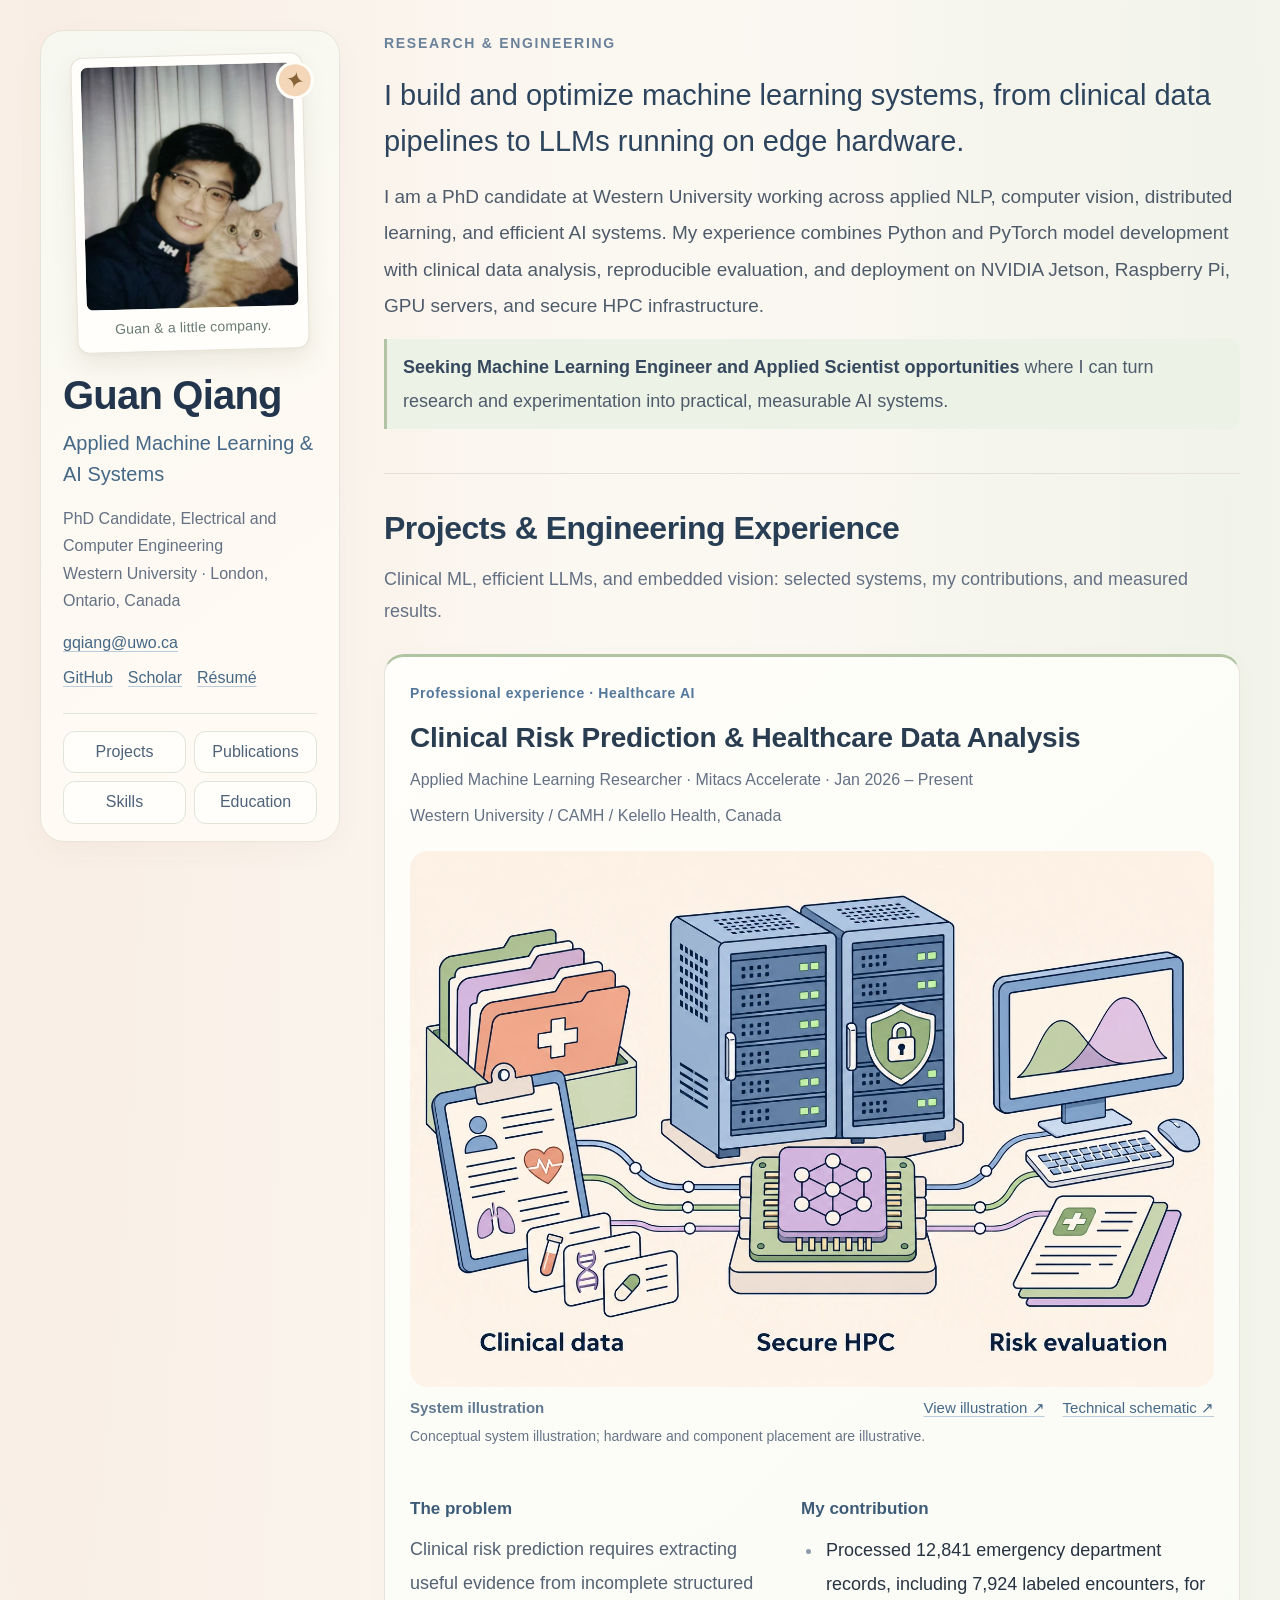
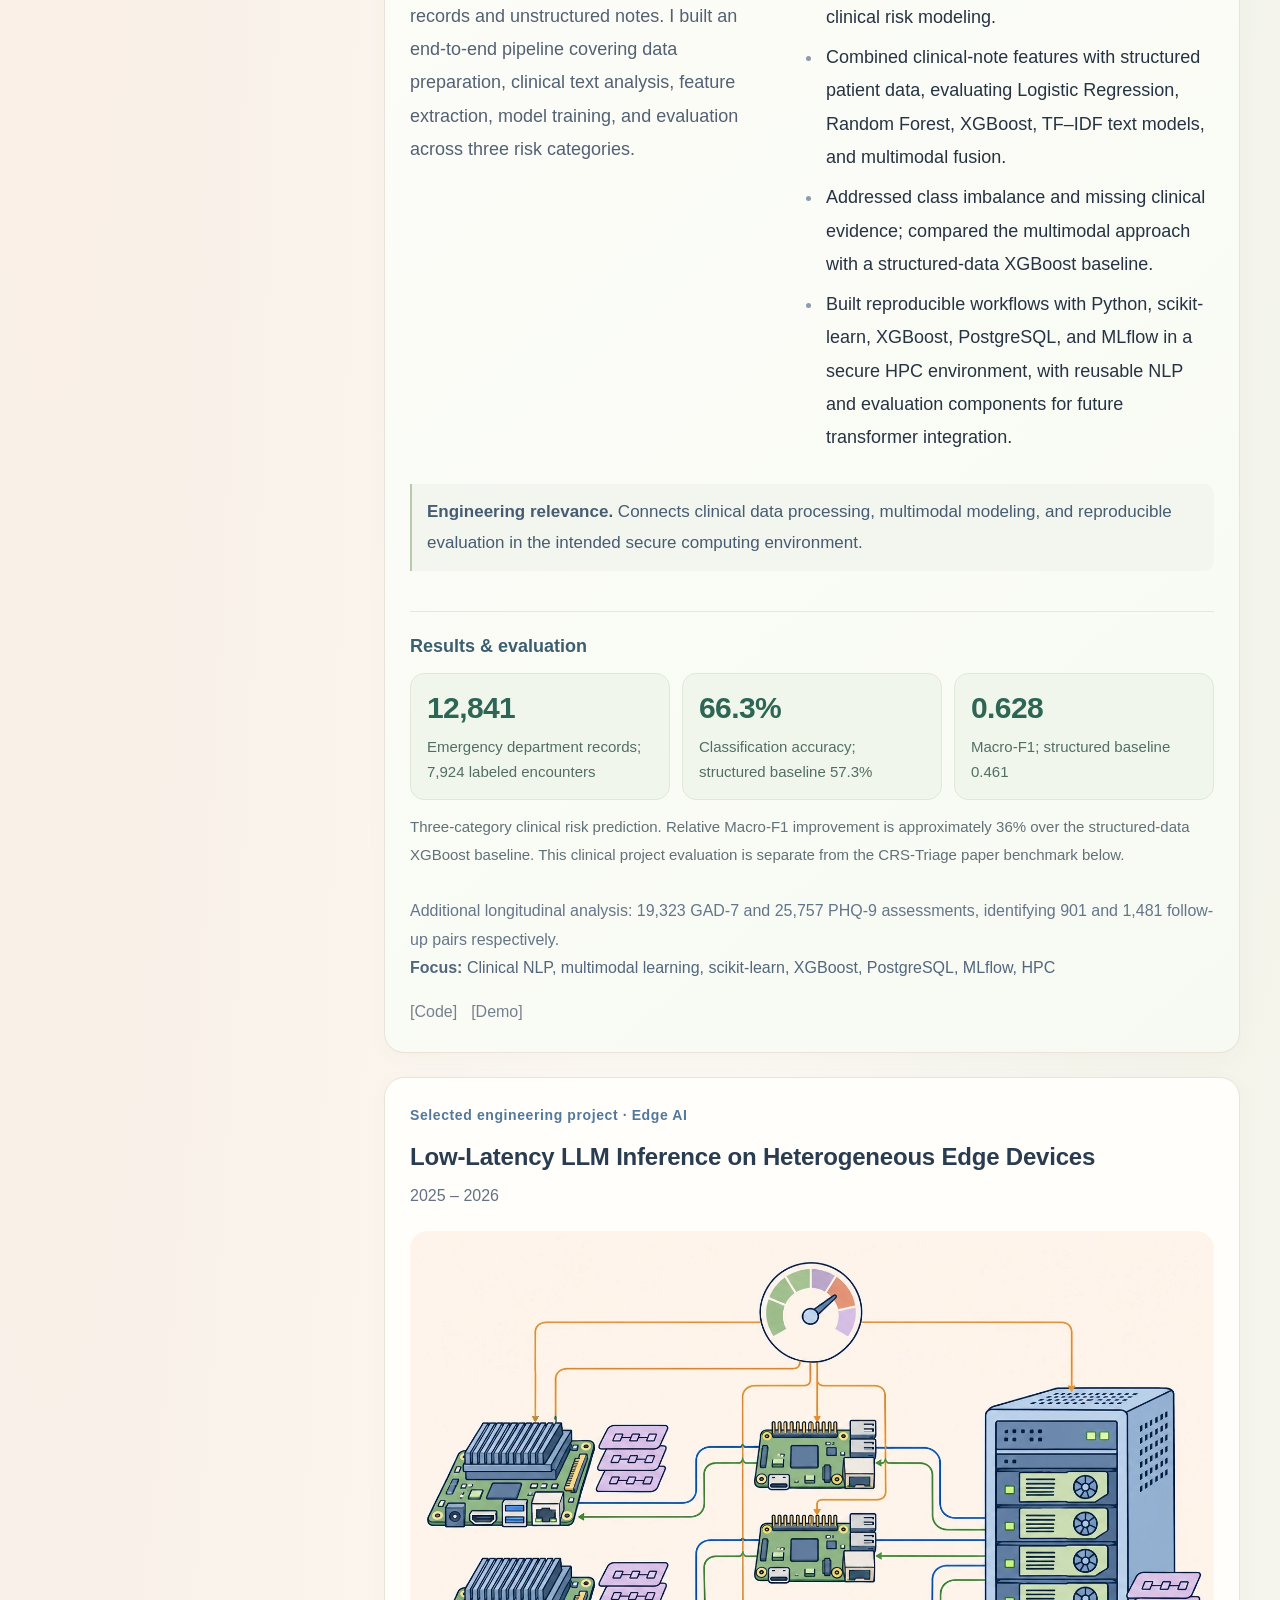
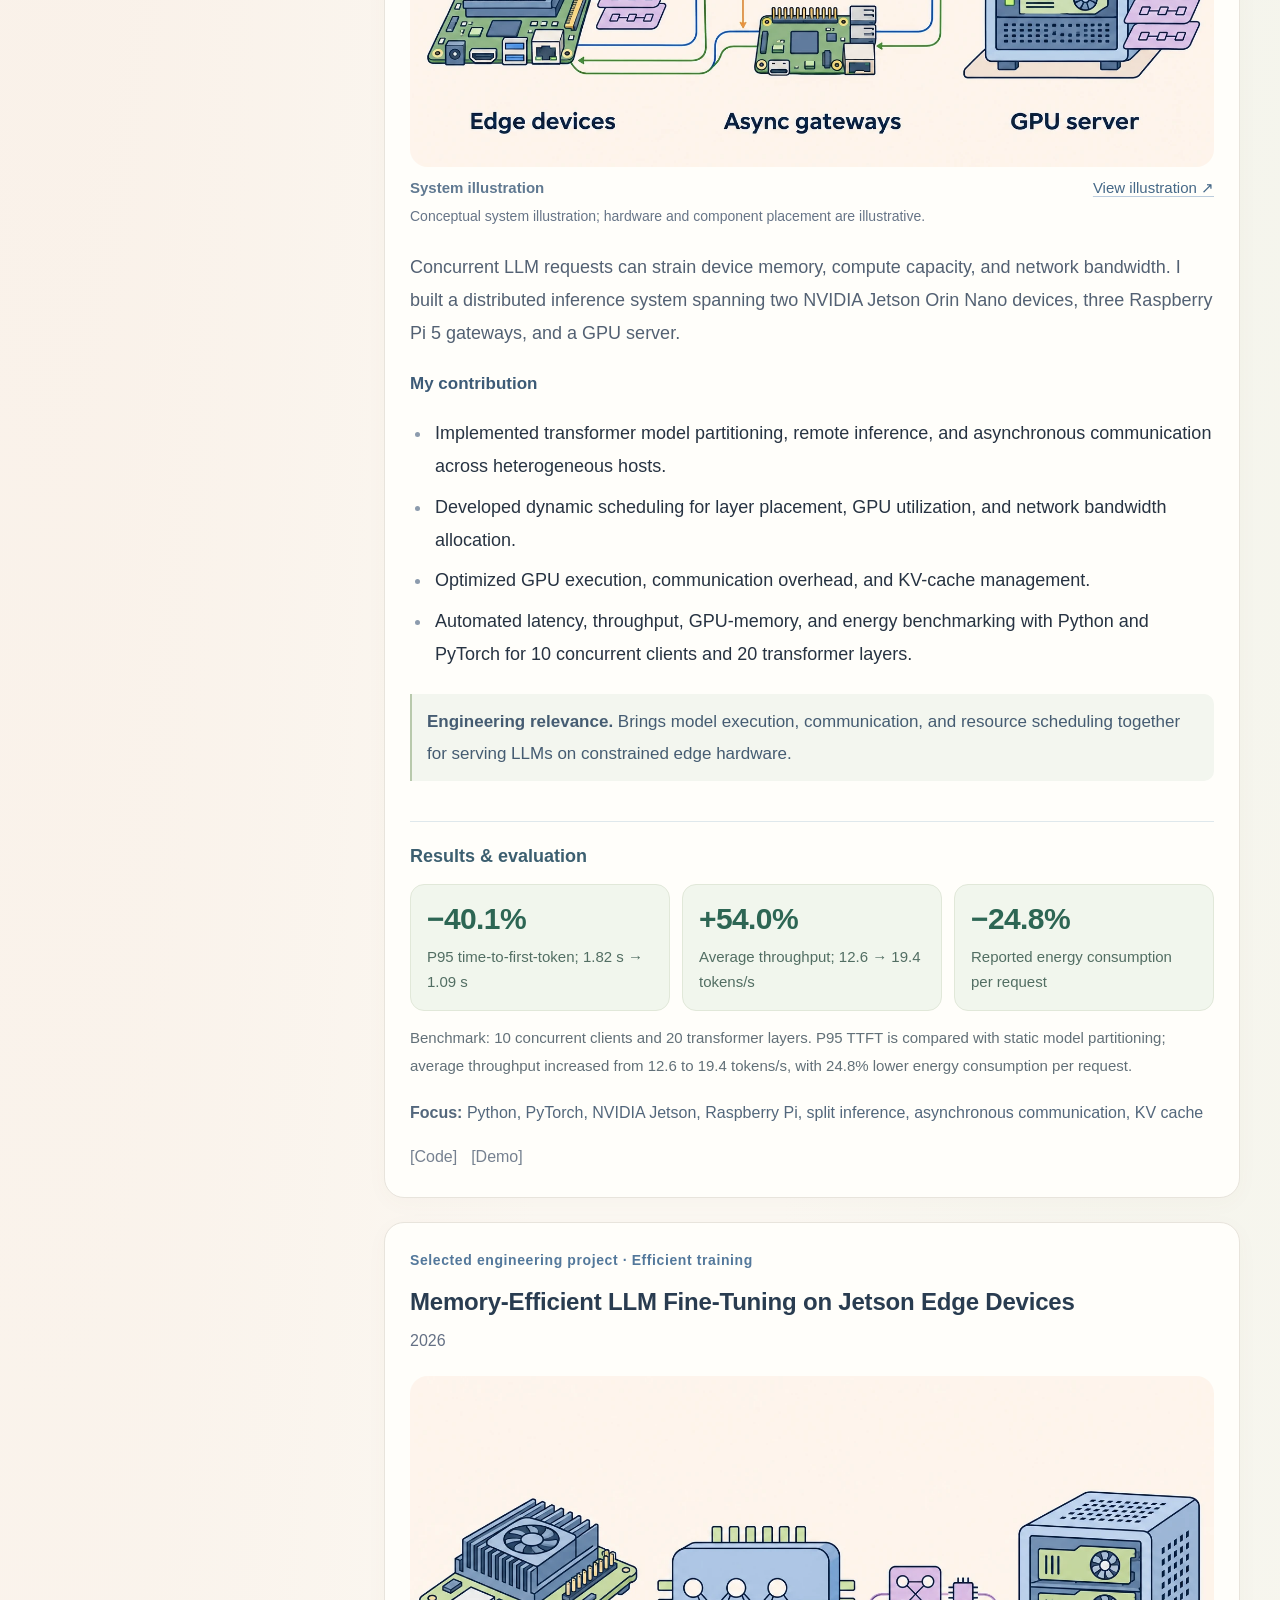
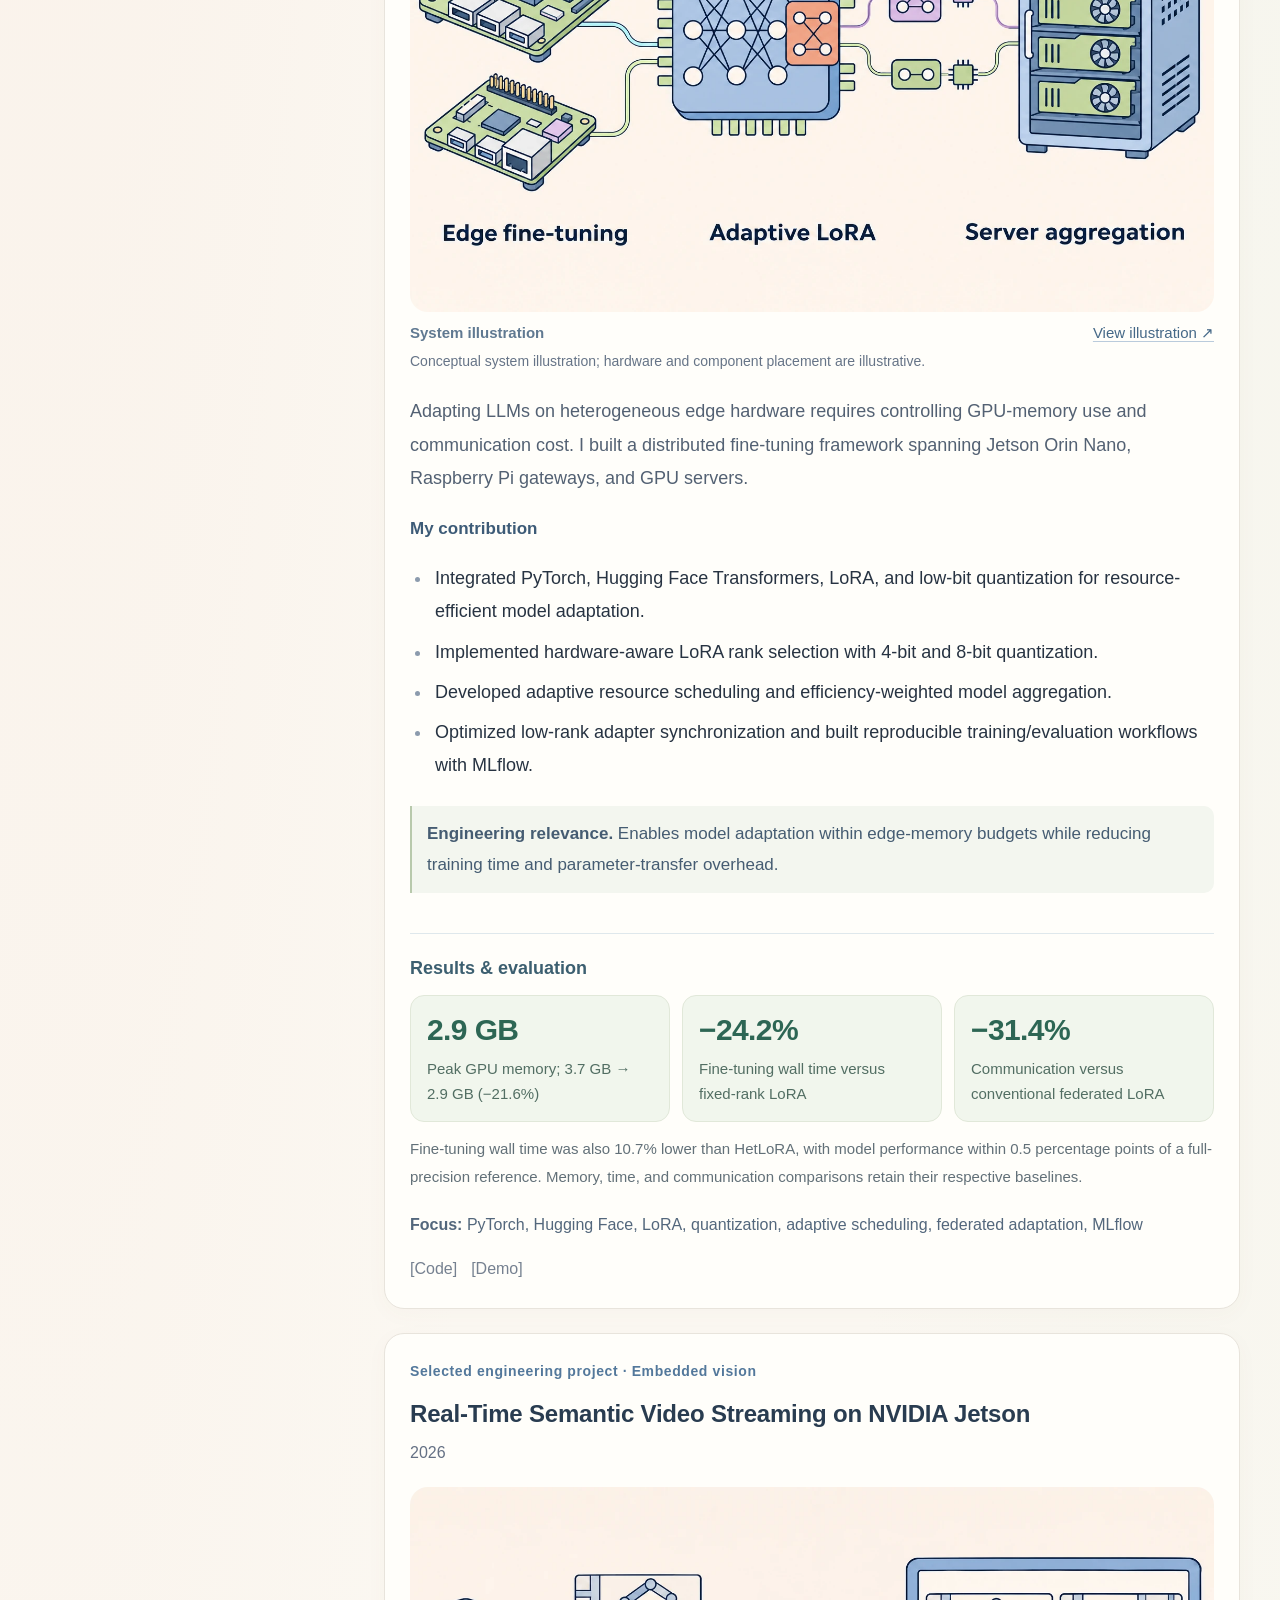
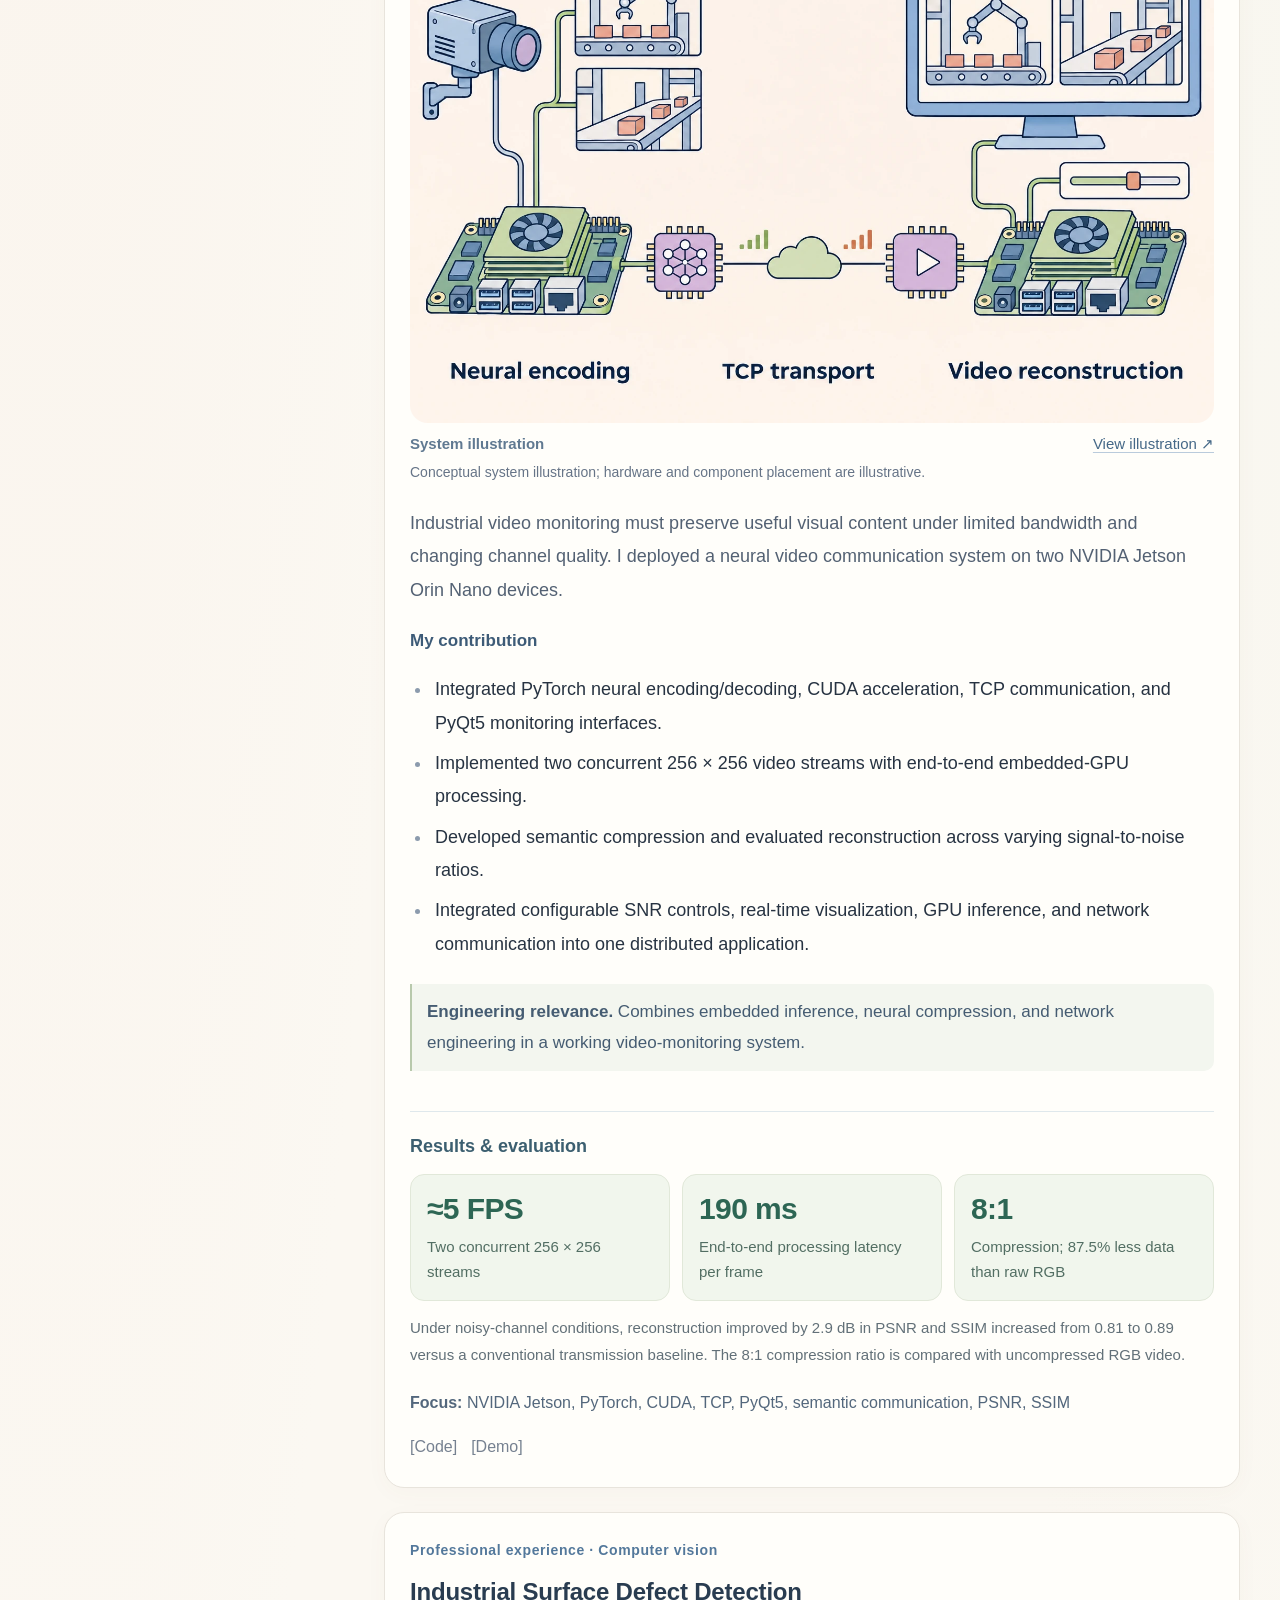
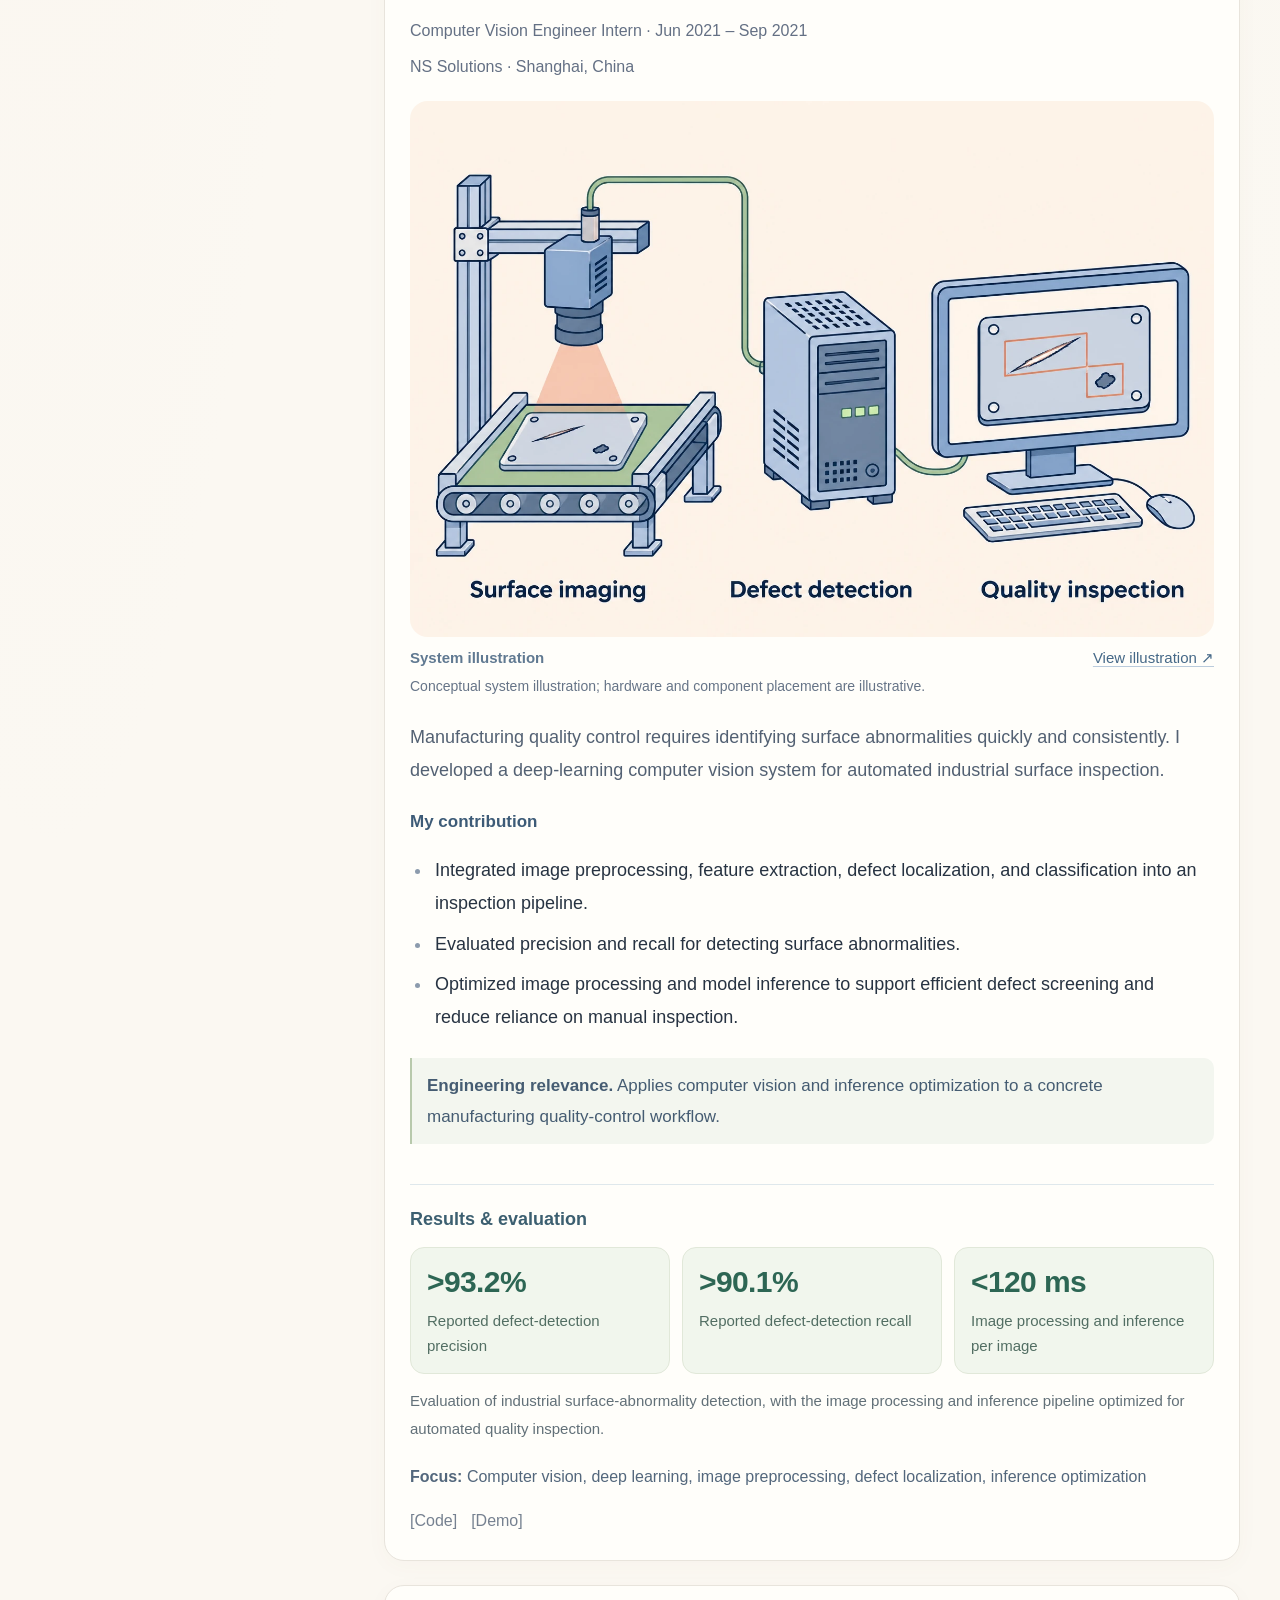
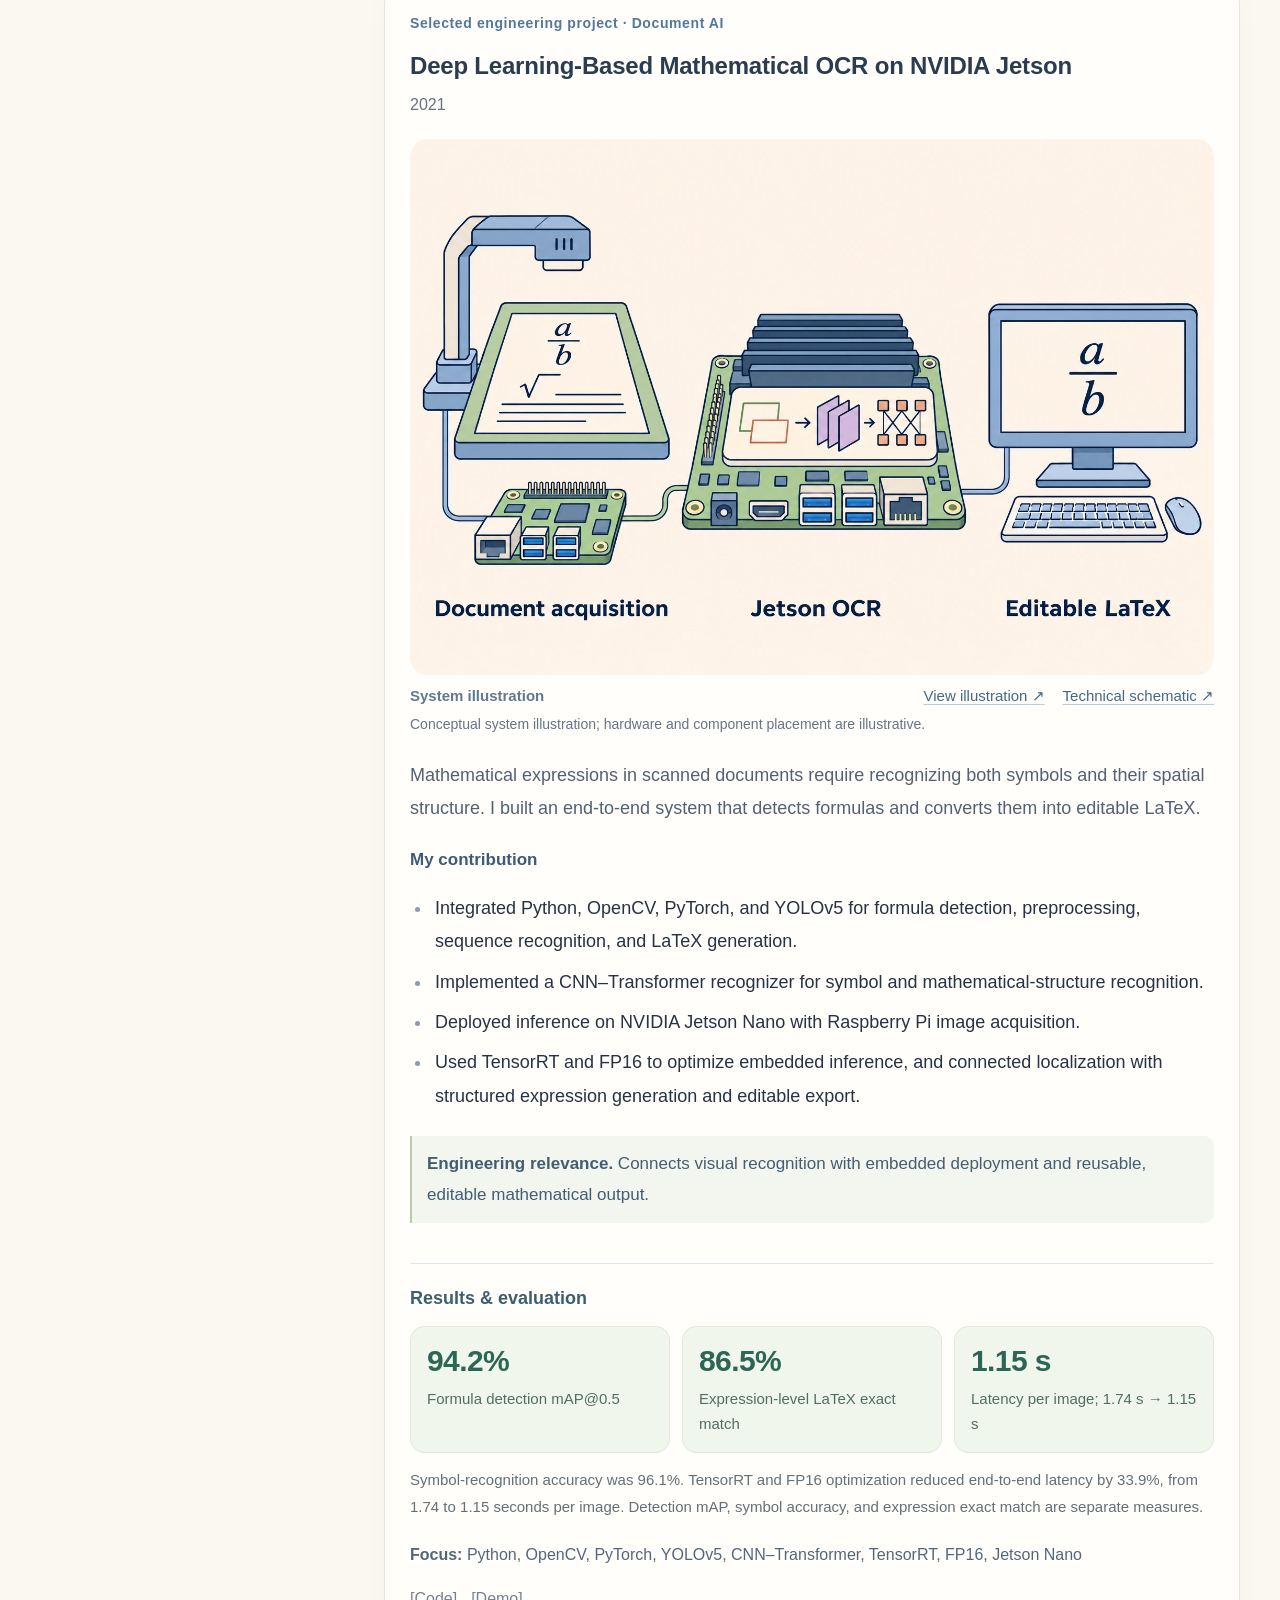
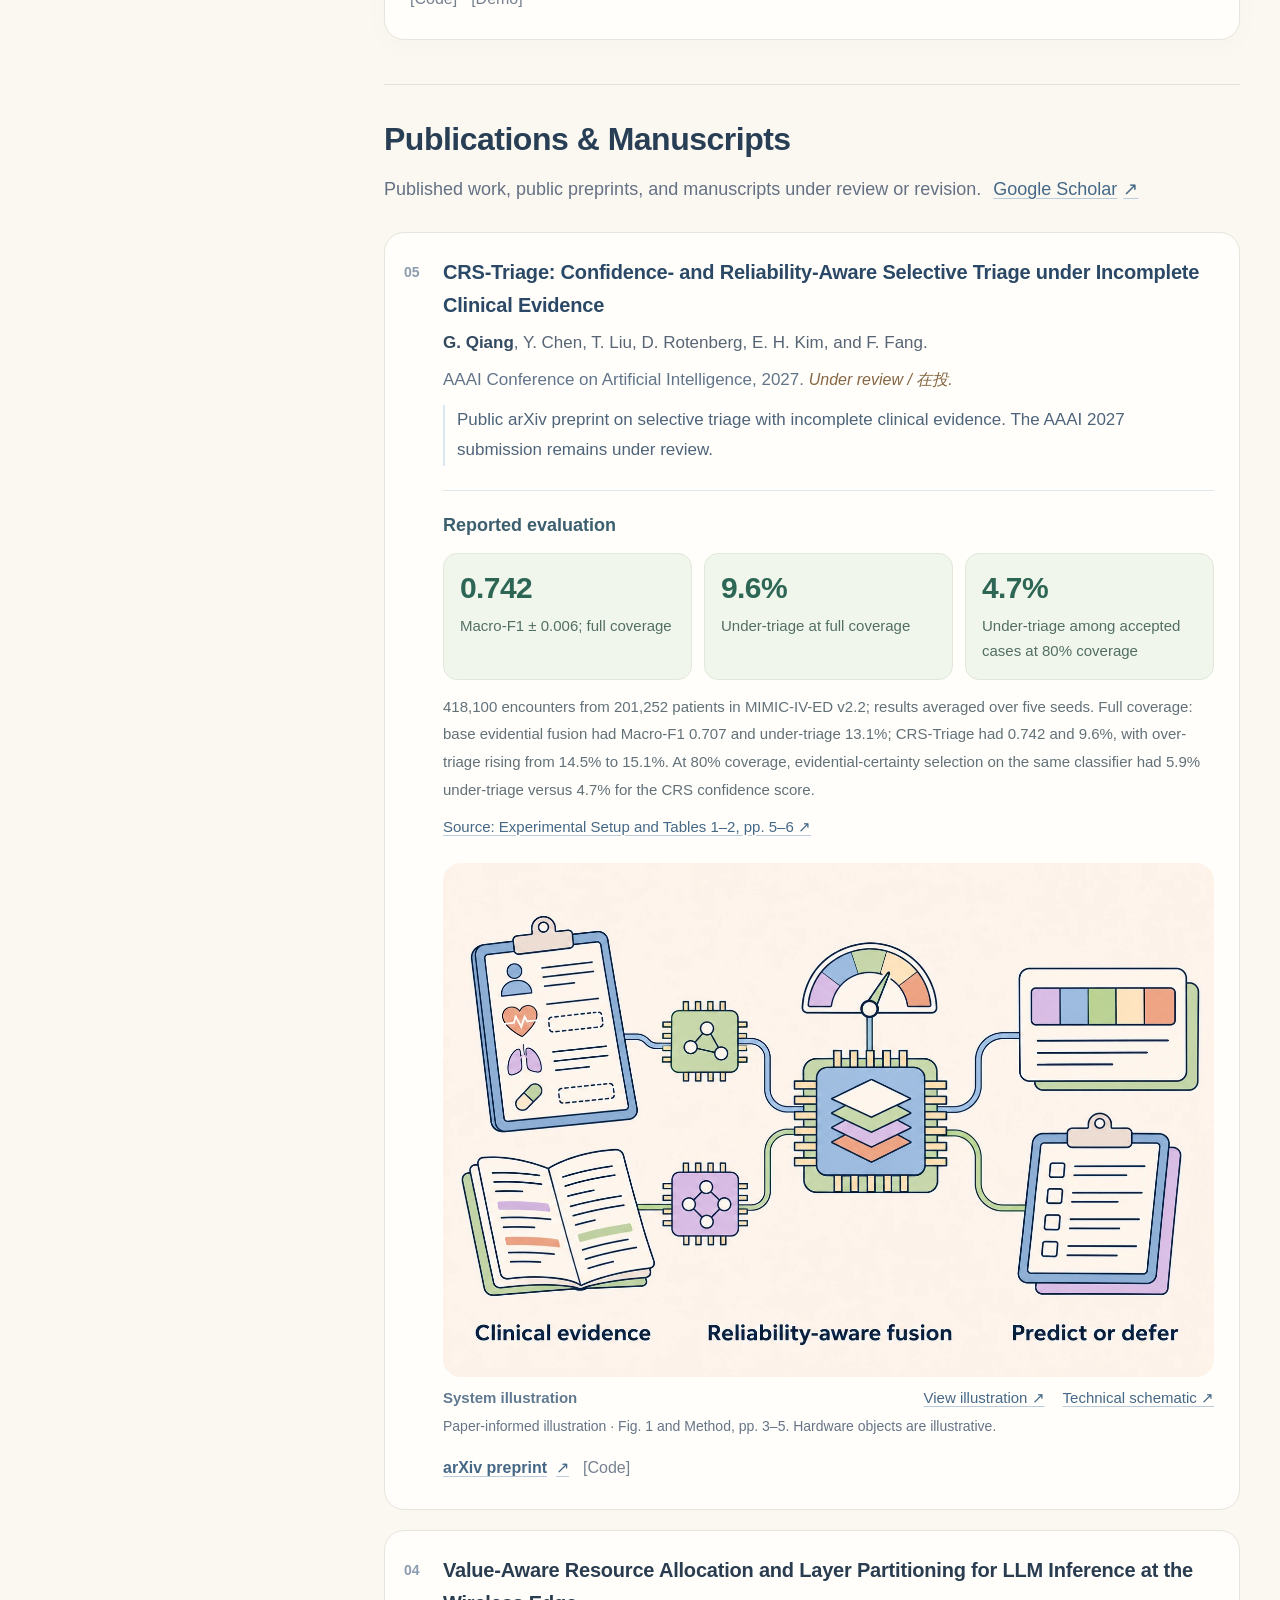
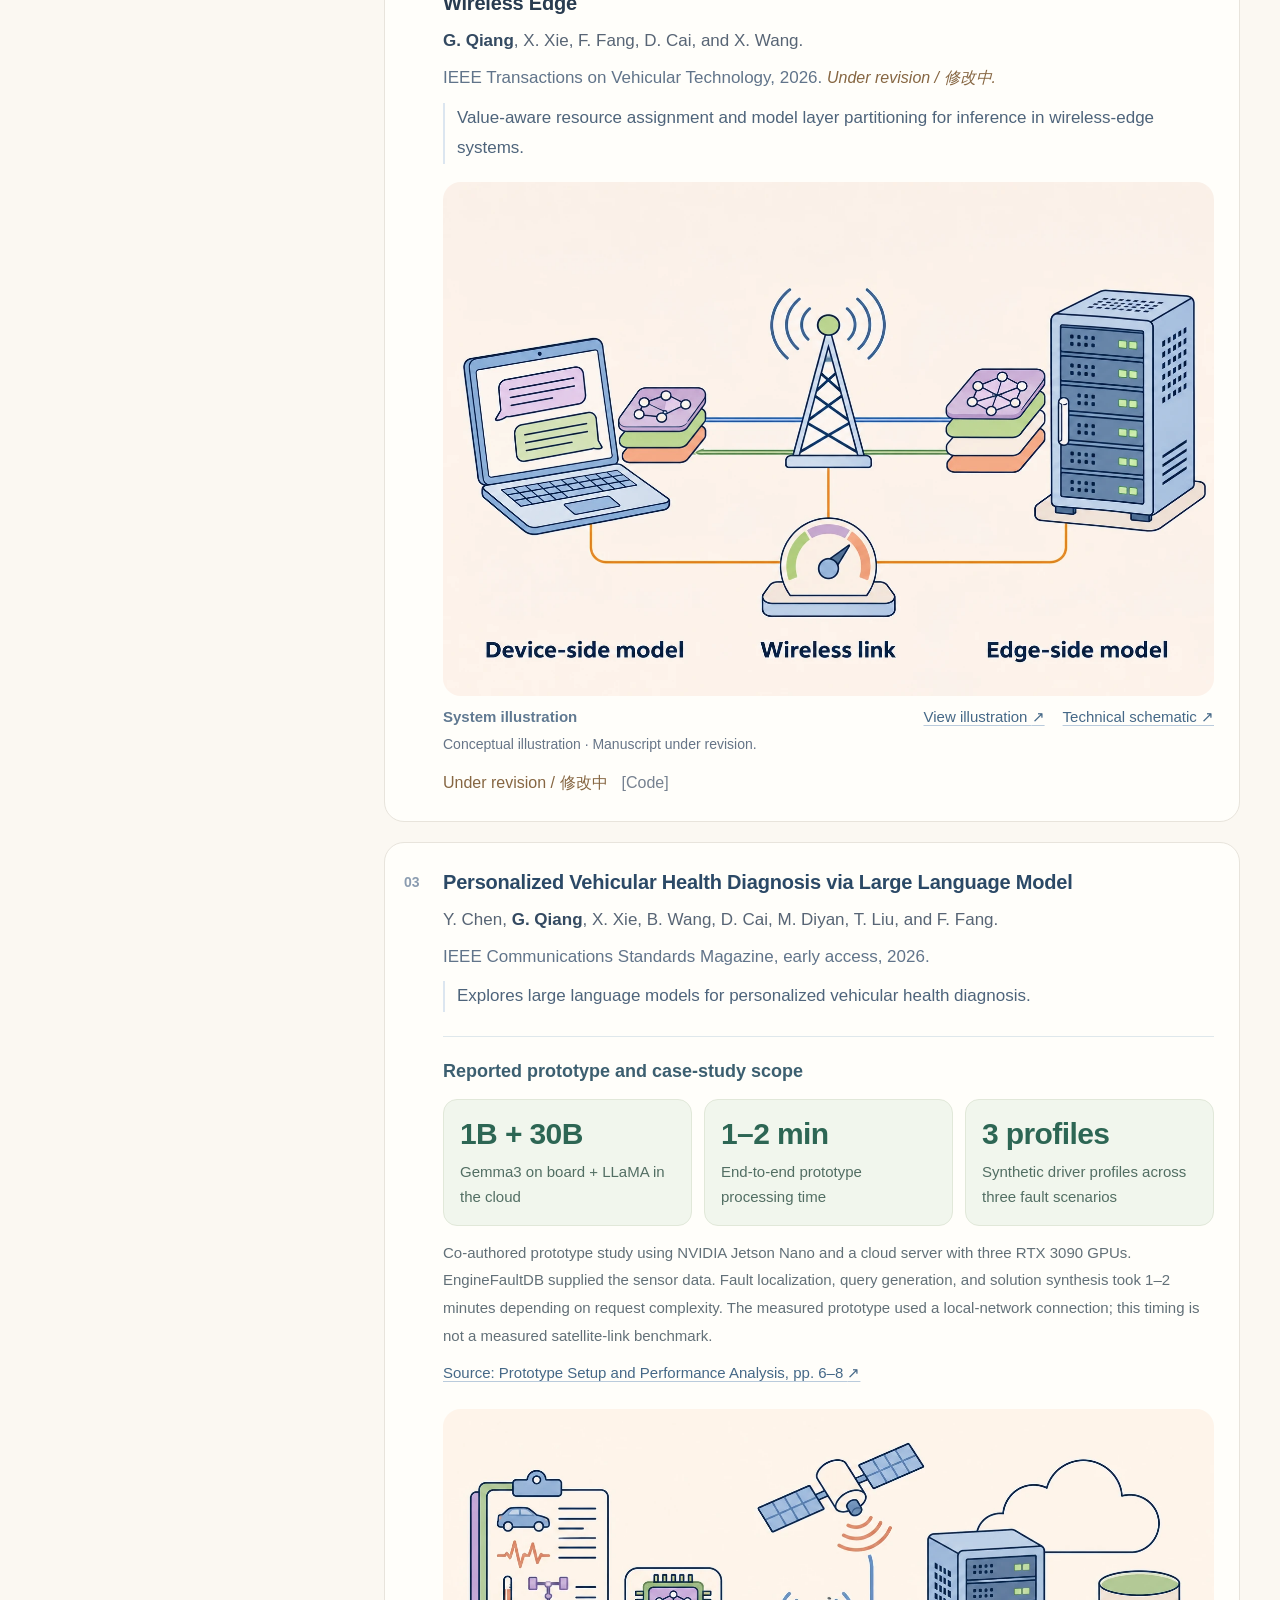
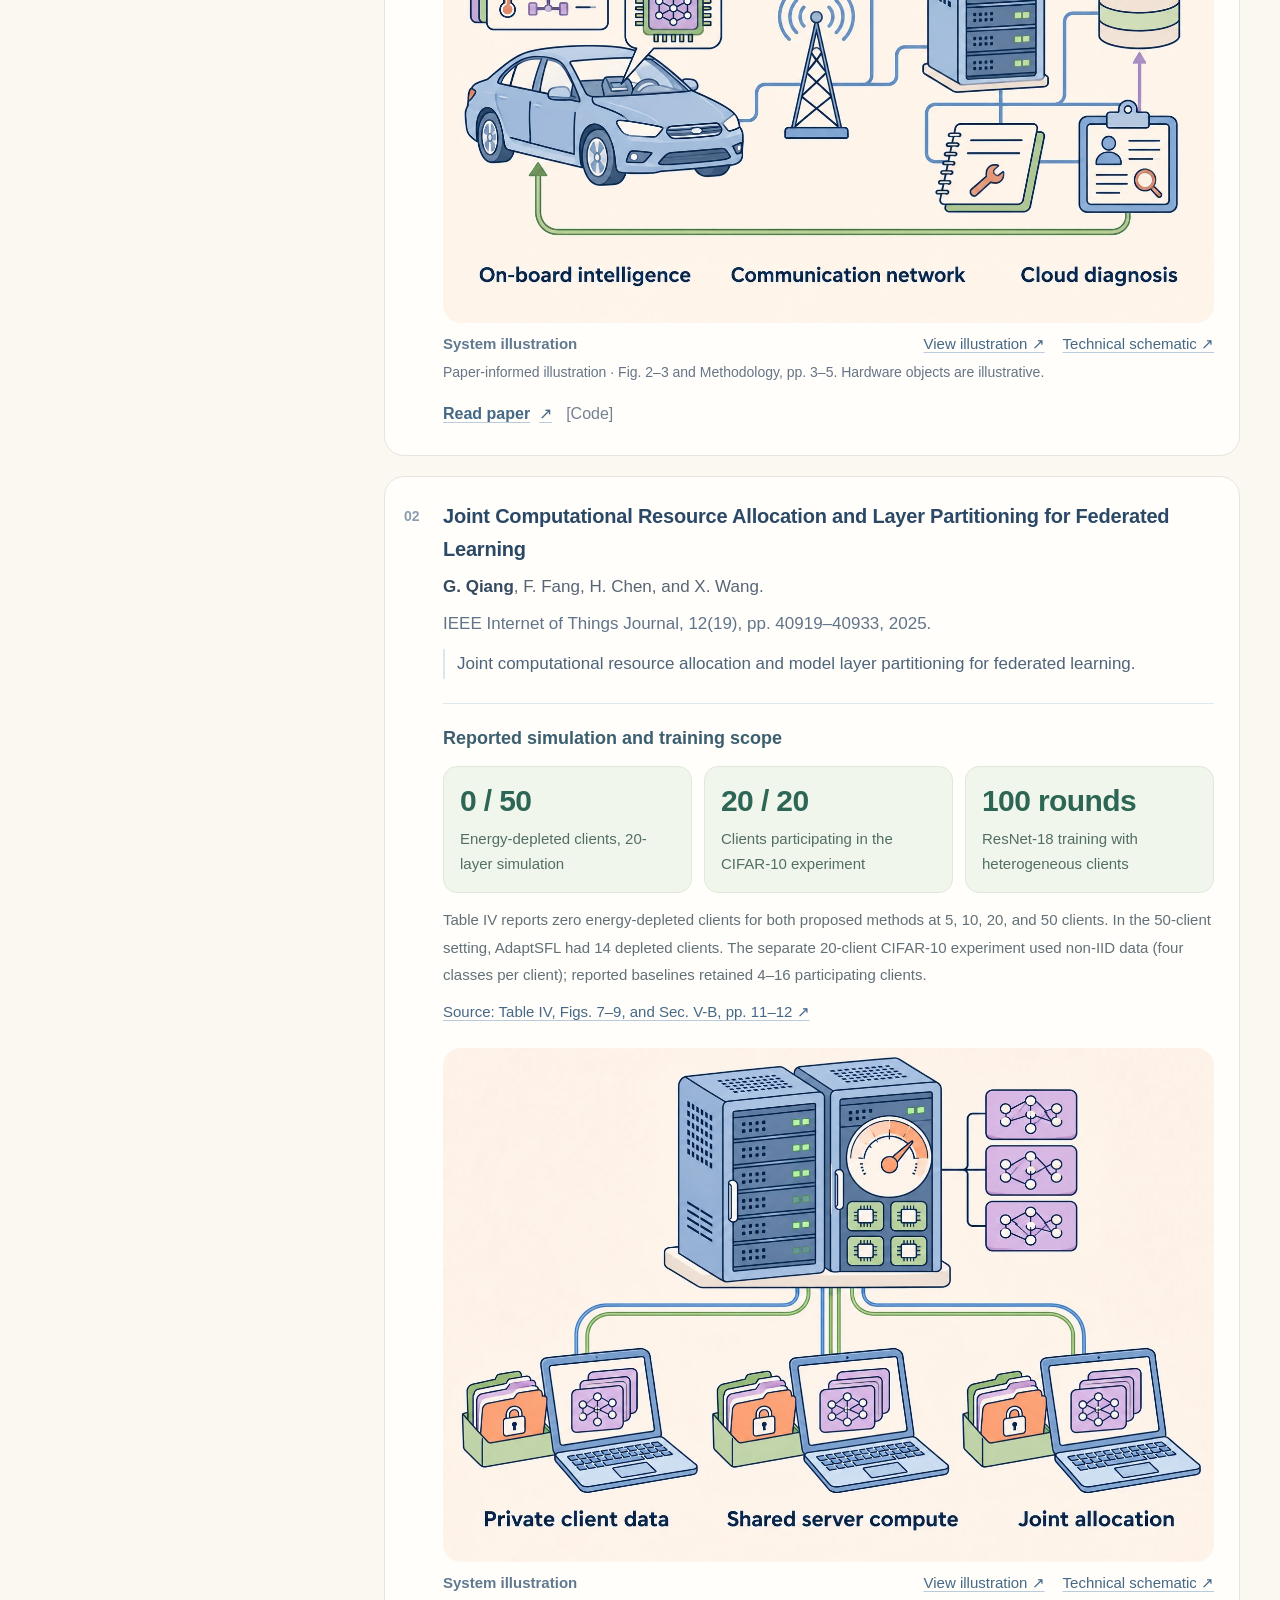
==== commit a8868d8b: "Refresh portfolio from latest CV and add flat system illustrations" ====
--- a/index.html
+++ b/index.html
@@ -3,7 +3,7 @@
 <head>
   <meta charset="utf-8">
   <meta name="viewport" content="width=device-width, initial-scale=1">
-  <meta name="theme-color" content="#f5f7fb">
+  <meta name="theme-color" content="#fbf8f2">
   <title>Guan Qiang | AI &amp; Machine Learning</title>
   <meta name="description" content="Guan Qiang, PhD candidate at Western University. Projects and publications in applied machine learning, healthcare AI, LLM inference, and distributed learning.">
   <meta property="og:title" content="Guan Qiang | AI &amp; Machine Learning">
@@ -11,7 +11,7 @@
   <meta property="og:type" content="website">
   <meta property="og:url" content="https://guanqiang1999.github.io/">
   <link rel="icon" href="assets/favicon.svg" type="image/svg+xml">
-  <link rel="stylesheet" href="styles.css?v=warm-studio-1">
+  <link rel="stylesheet" href="styles.css?v=cv-flat-1">
 </head>
 <body>
   <a class="skip-link" href="#main">Skip to content</a>
@@ -33,145 +33,152 @@
     <main id="main">
       <section class="introduction" aria-label="Introduction">
         <p class="intro-label">RESEARCH &amp; ENGINEERING</p>
-        <p class="intro-lead">I build machine learning pipelines and study how to make AI systems reliable and efficient under real-world constraints.</p>
-        <p>As a PhD candidate at Western University, I work across healthcare data analysis, LLM inference, and distributed learning. My experience includes end-to-end ML pipeline development, evaluation with incomplete and imbalanced data, secure HPC deployment, and backend business automation.</p>
-        <p class="opportunity-note"><strong>Seeking AI/ML Engineer opportunities</strong> where I can combine research, experimentation, and practical software development.</p>
+        <p class="intro-lead">I build and optimize machine learning systems, from clinical data pipelines to LLMs running on edge hardware.</p>
+        <p>I am a PhD candidate at Western University working across applied NLP, computer vision, distributed learning, and efficient AI systems. My experience combines Python and PyTorch model development with clinical data analysis, reproducible evaluation, and deployment on NVIDIA Jetson, Raspberry Pi, GPU servers, and secure HPC infrastructure.</p>
+        <p class="opportunity-note"><strong>Seeking Machine Learning Engineer and Applied Scientist opportunities</strong> where I can turn research and experimentation into practical, measurable AI systems.</p>
       </section>
 
       <section id="work" aria-labelledby="work-title">
         <h2 id="work-title">Projects &amp; Engineering Experience</h2>
-        <p class="section-intro">Selected work, with the problem context, my contribution, and its engineering relevance.</p>
+        <p class="section-intro">Clinical ML, efficient LLMs, and embedded vision: selected systems, my contributions, and measured results.</p>
         <div class="project-grid">
         <article class="project project-featured" id="healthcare">
-          <p class="project-kicker">Current project &middot; Healthcare AI</p>
-          <h3>Scalable AI System for Healthcare Data Analysis</h3>
-          <p class="entry-context">Mitacs Research Project &middot; Jan 2026 &ndash; Present</p>
+          <p class="project-kicker">Professional experience · Healthcare AI</p>
+          <h3>Clinical Risk Prediction &amp; Healthcare Data Analysis</h3>
+          <p class="entry-context">Applied Machine Learning Researcher · Mitacs Accelerate · Jan 2026 – Present</p><p class="entry-context">Western University / CAMH / Kelello Health, Canada</p>
           <figure class="system-model illustrated-model">
-            <a class="model-image-link" href="assets/illustrations/healthcare-pipeline.webp" target="_blank" rel="noopener noreferrer" aria-label="Open Healthcare ML pipeline system illustration at full size (new tab)"><img src="assets/illustrations/healthcare-pipeline.webp" alt="Tactile miniature clinical folders and records connect to an HPC cluster and model chip, then to a risk-evaluation workstation and output records." width="1536" height="1024" loading="lazy" decoding="async"></a>
-            <figcaption><div class="model-caption-row"><span class="model-label">System illustration</span><span class="model-actions"><a href="assets/illustrations/healthcare-pipeline.webp" target="_blank" rel="noopener noreferrer">View illustration <span aria-hidden="true">&#8599;</span></a><a class="schematic-link" href="assets/models/healthcare-pipeline.svg" target="_blank" rel="noopener noreferrer">Technical schematic <span aria-hidden="true">&#8599;</span></a></span></div><p class="model-provenance">Conceptual illustration &middot; Clinical inputs, ML components, storage, and HPC boundary.</p></figcaption>
+            <a class="model-image-link" href="assets/illustrations/flat/healthcare-pipeline.webp" target="_blank" rel="noopener noreferrer" aria-label="Open Clinical Risk Prediction &amp; Healthcare Data Analysis system illustration at full size (new tab)"><img src="assets/illustrations/flat/healthcare-pipeline.webp" alt="Flat clinical records and notes connect to secure HPC computation, a model component, and a risk-evaluation workstation." width="1536" height="1024" loading="lazy" decoding="async"></a>
+            <figcaption><div class="model-caption-row"><span class="model-label">System illustration</span><span class="model-actions"><a href="assets/illustrations/flat/healthcare-pipeline.webp" target="_blank" rel="noopener noreferrer">View illustration <span aria-hidden="true">&#8599;</span></a><a class="schematic-link" href="assets/models/healthcare-pipeline.svg" target="_blank" rel="noopener noreferrer">Technical schematic <span aria-hidden="true">&#8599;</span></a></span></div><p class="model-provenance">Conceptual system illustration; hardware and component placement are illustrative.</p></figcaption>
           </figure>
-          <div class="featured-details"><div><h4>The problem</h4><p class="project-overview">Clinical data can be incomplete, imbalanced, and distributed across different types of evidence. The project connects data processing and modeling in an end-to-end healthcare analysis pipeline.</p></div><div><h4>My contribution</h4>
-          <ul class="contributions"><li>Designed and implemented the pipeline from healthcare data preprocessing through model evaluation.</li><li>Integrated multimodal feature extraction and clinical risk prediction, with models developed for incomplete and imbalanced data.</li><li>Deployed the pipeline in a secure high-performance computing environment.</li></ul></div></div>
-          <p class="engineering-value"><strong>Engineering relevance.</strong> Connects data preparation, feature extraction, prediction, and evaluation in a workflow that can run in the intended computing environment.</p><section class="research-results" data-evidence="crs-related" aria-label="Related first-author study: CRS-Triage"><h4>Related first-author study: CRS-Triage</h4><div class="metric-grid"><div class="metric-card"><span class="metric-value">418,100</span><span class="metric-label">Adult emergency encounters in the study</span></div><div class="metric-card"><span class="metric-value">0.742</span><span class="metric-label">Highest reported Macro-F1 in Table 1</span></div><div class="metric-card"><span class="metric-value">&minus;3.5 pp</span><span class="metric-label">Under-triage: 13.1% &rarr; 9.6%</span></div></div><p class="metric-context">Retrospective MIMIC-IV-ED v2.2 research on 201,252 patients; 70/10/20 patient-level train/validation/test split. Full-coverage results are means over five seeds; the Macro-F1 standard deviation is 0.006. Compared with base evidential fusion, over-triage increased from 14.5% to 15.1% while under-triage decreased. These are the related study's benchmark results, rather than deployment measurements for the Mitacs pipeline.</p><a class="metric-source" href="https://arxiv.org/abs/2608.03862" target="_blank" rel="noopener noreferrer">Source: Experimental Setup and Table 1, pp. 5&ndash;6 <span aria-hidden="true">&#8599;</span></a></section>
-          <p class="project-topics"><strong>Focus:</strong> Applied ML, multimodal data, model evaluation, HPC deployment.</p>
-          <p class="project-note">Related manuscript: <a href="https://arxiv.org/abs/2608.03862" target="_blank" rel="noopener noreferrer">CRS-Triage (arXiv preprint)</a>, under review for AAAI 2027.</p>
+          <div class="featured-details"><div><h4>The problem</h4><p class="project-overview">Clinical risk prediction requires extracting useful evidence from incomplete structured records and unstructured notes. I built an end-to-end pipeline covering data preparation, clinical text analysis, feature extraction, model training, and evaluation across three risk categories.</p></div><div><h4>My contribution</h4><ul class="contributions"><li>Processed 12,841 emergency department records, including 7,924 labeled encounters, for clinical risk modeling.</li><li>Combined clinical-note features with structured patient data, evaluating Logistic Regression, Random Forest, XGBoost, TF–IDF text models, and multimodal fusion.</li><li>Addressed class imbalance and missing clinical evidence; compared the multimodal approach with a structured-data XGBoost baseline.</li><li>Built reproducible workflows with Python, scikit-learn, XGBoost, PostgreSQL, and MLflow in a secure HPC environment, with reusable NLP and evaluation components for future transformer integration.</li></ul></div></div>
+          <p class="engineering-value"><strong>Engineering relevance.</strong> Connects clinical data processing, multimodal modeling, and reproducible evaluation in the intended secure computing environment.</p>
+          <section class="research-results" data-evidence="cv-healthcare" aria-label="Project results and evaluation"><h4>Results &amp; evaluation</h4><div class="metric-grid"><div class="metric-card"><span class="metric-value">12,841</span><span class="metric-label">Emergency department records; 7,924 labeled encounters</span></div><div class="metric-card"><span class="metric-value">66.3%</span><span class="metric-label">Classification accuracy; structured baseline 57.3%</span></div><div class="metric-card"><span class="metric-value">0.628</span><span class="metric-label">Macro-F1; structured baseline 0.461</span></div></div><p class="metric-context">Three-category clinical risk prediction. Relative Macro-F1 improvement is approximately 36% over the structured-data XGBoost baseline. This clinical project evaluation is separate from the CRS-Triage paper benchmark below.</p></section>
+          <p class="project-note">Additional longitudinal analysis: 19,323 GAD-7 and 25,757 PHQ-9 assessments, identifying 901 and 1,481 follow-up pairs respectively.</p>
+          <p class="project-topics"><strong>Focus:</strong> Clinical NLP, multimodal learning, scikit-learn, XGBoost, PostgreSQL, MLflow, HPC</p>
           <div class="resource-links" aria-label="Project resources"><span class="resource-placeholder" role="link" aria-disabled="true" title="Code link to be added">[Code]</span><span class="resource-placeholder" role="link" aria-disabled="true" title="Demo link to be added">[Demo]</span></div>
         </article>
 
-        <article class="project" id="llm-inference">
-          <h3>LLM Inference at the Wireless Edge</h3>
-          <p class="entry-context">First-author research &middot; Western University &middot; 2026</p>
+        <article class="project" id="edge-inference">
+          <p class="project-kicker">Selected engineering project · Edge AI</p>
+          <h3>Low-Latency LLM Inference on Heterogeneous Edge Devices</h3>
+          <p class="entry-context">2025 – 2026</p>
           <figure class="system-model illustrated-model">
-            <a class="model-image-link" href="assets/illustrations/edge-llm.webp" target="_blank" rel="noopener noreferrer" aria-label="Open Wireless-edge LLM inference system illustration at full size (new tab)"><img src="assets/illustrations/edge-llm.webp" alt="A miniature laptop runs the model prefix, linked over wireless communication to an edge server running the remaining model. A central resource-control dial connects to both hosts; a separate cable returns the response." width="1536" height="1024" loading="lazy" decoding="async"></a>
-            <figcaption><div class="model-caption-row"><span class="model-label">System illustration</span><span class="model-actions"><a href="assets/illustrations/edge-llm.webp" target="_blank" rel="noopener noreferrer">View illustration <span aria-hidden="true">&#8599;</span></a><a class="schematic-link" href="assets/models/edge-llm.svg" target="_blank" rel="noopener noreferrer">Technical schematic <span aria-hidden="true">&#8599;</span></a></span></div><p class="model-provenance">Conceptual illustration &middot; Submitted manuscript under review.</p></figcaption>
+            <a class="model-image-link" href="assets/illustrations/flat/edge-inference-system.webp" target="_blank" rel="noopener noreferrer" aria-label="Open Low-Latency LLM Inference on Heterogeneous Edge Devices system illustration at full size (new tab)"><img src="assets/illustrations/flat/edge-inference-system.webp" alt="A flat system illustration connects two Jetson edge boards through Raspberry Pi gateways to a GPU server. Model-layer tiles and a scheduler indicate partitioned inference and resource coordination." width="1536" height="1024" loading="lazy" decoding="async"></a>
+            <figcaption><div class="model-caption-row"><span class="model-label">System illustration</span><span class="model-actions"><a href="assets/illustrations/flat/edge-inference-system.webp" target="_blank" rel="noopener noreferrer">View illustration <span aria-hidden="true">&#8599;</span></a></span></div><p class="model-provenance">Conceptual system illustration; hardware and component placement are illustrative.</p></figcaption>
           </figure>
-          <p class="project-overview">LLM inference at the wireless edge has to work within computing and communication constraints. My research examines where model computation should run and how limited resources should be allocated.</p>
-          <h4>My contribution</h4>
-          <ul class="contributions"><li>First-author research on the coupled decisions of allocating computing/communication resources and selecting the LLM layer partition.</li><li>Studies resource assignment and the division of model execution between devices and the wireless edge as connected decisions.</li></ul>
-          <p class="engineering-value"><strong>Engineering relevance.</strong> Addresses the system decisions behind serving a model: execution placement, resource use, and the constraints of the deployment setting.</p>
-          <p class="project-topics"><strong>Focus:</strong> LLM inference, edge computing, model partitioning, resource optimization.</p>
-          <p class="project-note">Manuscript under review at IEEE Transactions on Vehicular Technology (2026).</p>
-          <div class="resource-links" aria-label="Project resources"><span class="resource-placeholder" role="link" aria-disabled="true" title="Code link to be added">[Code]</span><span class="resource-placeholder" role="link" aria-disabled="true" title="Demo link to be added">[Demo]</span><span class="project-result">Results: <span class="pending">To be added.</span></span></div>
+          <p class="project-overview">Concurrent LLM requests can strain device memory, compute capacity, and network bandwidth. I built a distributed inference system spanning two NVIDIA Jetson Orin Nano devices, three Raspberry Pi 5 gateways, and a GPU server.</p><h4>My contribution</h4><ul class="contributions"><li>Implemented transformer model partitioning, remote inference, and asynchronous communication across heterogeneous hosts.</li><li>Developed dynamic scheduling for layer placement, GPU utilization, and network bandwidth allocation.</li><li>Optimized GPU execution, communication overhead, and KV-cache management.</li><li>Automated latency, throughput, GPU-memory, and energy benchmarking with Python and PyTorch for 10 concurrent clients and 20 transformer layers.</li></ul>
+          <p class="engineering-value"><strong>Engineering relevance.</strong> Brings model execution, communication, and resource scheduling together for serving LLMs on constrained edge hardware.</p>
+          <section class="research-results" data-evidence="cv-edge-inference" aria-label="Project results and evaluation"><h4>Results &amp; evaluation</h4><div class="metric-grid"><div class="metric-card"><span class="metric-value">−40.1%</span><span class="metric-label">P95 time-to-first-token; 1.82 s → 1.09 s</span></div><div class="metric-card"><span class="metric-value">+54.0%</span><span class="metric-label">Average throughput; 12.6 → 19.4 tokens/s</span></div><div class="metric-card"><span class="metric-value">−24.8%</span><span class="metric-label">Reported energy consumption per request</span></div></div><p class="metric-context">Benchmark: 10 concurrent clients and 20 transformer layers. P95 TTFT is compared with static model partitioning; average throughput increased from 12.6 to 19.4 tokens/s, with 24.8% lower energy consumption per request.</p></section>
+
+          <p class="project-topics"><strong>Focus:</strong> Python, PyTorch, NVIDIA Jetson, Raspberry Pi, split inference, asynchronous communication, KV cache</p>
+          <div class="resource-links" aria-label="Project resources"><span class="resource-placeholder" role="link" aria-disabled="true" title="Code link to be added">[Code]</span><span class="resource-placeholder" role="link" aria-disabled="true" title="Demo link to be added">[Demo]</span></div>
         </article>
 
-        <article class="project" id="distributed-learning">
-          <h3>Efficient and Secure Distributed Learning</h3>
-          <p class="entry-context">First-author research &middot; Western University &middot; 2023 &ndash; 2025</p>
+        <article class="project" id="lora-finetuning">
+          <p class="project-kicker">Selected engineering project · Efficient training</p>
+          <h3>Memory-Efficient LLM Fine-Tuning on Jetson Edge Devices</h3>
+          <p class="entry-context">2026</p>
           <figure class="system-model illustrated-model">
-            <a class="model-image-link" href="assets/illustrations/federated-partitioning.webp" target="_blank" rel="noopener noreferrer" aria-label="Open Resource-aware federated learning system illustration at full size (new tab)"><img src="assets/illustrations/federated-partitioning.webp" alt="Three miniature client laptops retain private data and prefix layers. Blue and sage cables connect them to a central server with per-client model tails, a shared compute pool, and an allocation dial." width="1536" height="1024" loading="lazy" decoding="async"></a>
-            <figcaption><div class="model-caption-row"><span class="model-label">System illustration</span><span class="model-actions"><a href="assets/illustrations/federated-partitioning.webp" target="_blank" rel="noopener noreferrer">View illustration <span aria-hidden="true">&#8599;</span></a><a class="schematic-link" href="assets/models/federated-partitioning.svg" target="_blank" rel="noopener noreferrer">Technical schematic <span aria-hidden="true">&#8599;</span></a></span></div><p class="model-provenance">Paper-informed illustration &middot; JCRALP, Fig. 1 and Sec. II&ndash;IV. Client security is illustrated in the PIMRC paper below. Hardware objects are illustrative.</p></figcaption>
+            <a class="model-image-link" href="assets/illustrations/flat/lora-finetuning.webp" target="_blank" rel="noopener noreferrer" aria-label="Open Memory-Efficient LLM Fine-Tuning on Jetson Edge Devices system illustration at full size (new tab)"><img src="assets/illustrations/flat/lora-finetuning.webp" alt="Flat Jetson and gateway boards connect to a GPU server. Small adapter overlays on model tiles represent adaptive LoRA and parameter-efficient synchronization." width="1536" height="1024" loading="lazy" decoding="async"></a>
+            <figcaption><div class="model-caption-row"><span class="model-label">System illustration</span><span class="model-actions"><a href="assets/illustrations/flat/lora-finetuning.webp" target="_blank" rel="noopener noreferrer">View illustration <span aria-hidden="true">&#8599;</span></a></span></div><p class="model-provenance">Conceptual system illustration; hardware and component placement are illustrative.</p></figcaption>
           </figure>
-          <p class="project-overview">Distributed learning requires coordinating model execution across participating devices. My work examines both the allocation of limited resources and the integrity of clients in collaborative training.</p>
-          <h4>My contribution</h4>
-          <ul class="contributions"><li>First-author work on jointly selecting client-side DNN partition points and server CPU shares, using optimization for profiled systems and a modified TD3 policy for uncertain systems (IEEE Internet of Things Journal, 2025).</li><li>First-author work combining packet-level risk ranking, RFE feature selection, TVAE minority-class augmentation, and risk-adapted Hashcash admission checks (IEEE PIMRC, 2023).</li></ul>
-          <p class="engineering-value"><strong>Engineering relevance.</strong> Connects model partitioning and resource management with the reliability of participants in distributed AI systems.</p><section class="research-results" data-evidence="fl-project" aria-label="Efficiency study: IEEE IoT Journal"><h4>Efficiency study &middot; IEEE IoT Journal</h4><div class="metric-grid"><div class="metric-card"><span class="metric-value">0 / 50</span><span class="metric-label">Energy-depleted clients (50-client simulation)</span></div><div class="metric-card"><span class="metric-value">20 / 20</span><span class="metric-label">Participating clients (CIFAR-10 experiment)</span></div></div><p class="metric-context">20-layer, 50-client simulation: 0 energy-depleted clients with either proposed method versus 14 with AdaptSFL. Separate CIFAR-10/ResNet-18 experiment: 20 participating clients, 100 rounds; baselines retained 4&ndash;16 clients.</p><a class="metric-source" href="https://doi.org/10.1109/JIOT.2025.3592155" target="_blank" rel="noopener noreferrer">Source: Table IV and Sec. V-B, pp. 11&ndash;12 <span aria-hidden="true">&#8599;</span></a></section><section class="research-results" data-evidence="security-project" aria-label="Security study: IEEE PIMRC"><h4>Security study &middot; IEEE PIMRC</h4><div class="metric-grid"><div class="metric-card"><span class="metric-value">98%</span><span class="metric-label">Reported binary-classification accuracy</span></div><div class="metric-card"><span class="metric-value">78 &rarr; 50</span><span class="metric-label">Input features after recursive feature elimination</span></div></div><p class="metric-context">CIC-IDS2017: AUROC 0.98; 80/20 train/test split and three-fold model selection. TVAE generated 110,000 minority-attack samples across 11 classes.</p><a class="metric-source" href="https://doi.org/10.1109/PIMRC56721.2023.10293879" target="_blank" rel="noopener noreferrer">Source: Sec. IV-A and Figs. 3&ndash;4, pp. 5&ndash;6 <span aria-hidden="true">&#8599;</span></a></section>
-          <p class="project-topics"><strong>Focus:</strong> Distributed learning, split learning, resource allocation, security.</p>
+          <p class="project-overview">Adapting LLMs on heterogeneous edge hardware requires controlling GPU-memory use and communication cost. I built a distributed fine-tuning framework spanning Jetson Orin Nano, Raspberry Pi gateways, and GPU servers.</p><h4>My contribution</h4><ul class="contributions"><li>Integrated PyTorch, Hugging Face Transformers, LoRA, and low-bit quantization for resource-efficient model adaptation.</li><li>Implemented hardware-aware LoRA rank selection with 4-bit and 8-bit quantization.</li><li>Developed adaptive resource scheduling and efficiency-weighted model aggregation.</li><li>Optimized low-rank adapter synchronization and built reproducible training/evaluation workflows with MLflow.</li></ul>
+          <p class="engineering-value"><strong>Engineering relevance.</strong> Enables model adaptation within edge-memory budgets while reducing training time and parameter-transfer overhead.</p>
+          <section class="research-results" data-evidence="cv-lora-finetuning" aria-label="Project results and evaluation"><h4>Results &amp; evaluation</h4><div class="metric-grid"><div class="metric-card"><span class="metric-value">2.9 GB</span><span class="metric-label">Peak GPU memory; 3.7 GB → 2.9 GB (−21.6%)</span></div><div class="metric-card"><span class="metric-value">−24.2%</span><span class="metric-label">Fine-tuning wall time versus fixed-rank LoRA</span></div><div class="metric-card"><span class="metric-value">−31.4%</span><span class="metric-label">Communication versus conventional federated LoRA</span></div></div><p class="metric-context">Fine-tuning wall time was also 10.7% lower than HetLoRA, with model performance within 0.5 percentage points of a full-precision reference. Memory, time, and communication comparisons retain their respective baselines.</p></section>
 
+          <p class="project-topics"><strong>Focus:</strong> PyTorch, Hugging Face, LoRA, quantization, adaptive scheduling, federated adaptation, MLflow</p>
+          <div class="resource-links" aria-label="Project resources"><span class="resource-placeholder" role="link" aria-disabled="true" title="Code link to be added">[Code]</span><span class="resource-placeholder" role="link" aria-disabled="true" title="Demo link to be added">[Demo]</span></div>
+        </article>
+
+        <article class="project" id="semantic-video">
+          <p class="project-kicker">Selected engineering project · Embedded vision</p>
+          <h3>Real-Time Semantic Video Streaming on NVIDIA Jetson</h3>
+          <p class="entry-context">2026</p>
+          <figure class="system-model illustrated-model">
+            <a class="model-image-link" href="assets/illustrations/flat/semantic-video.webp" target="_blank" rel="noopener noreferrer" aria-label="Open Real-Time Semantic Video Streaming on NVIDIA Jetson system illustration at full size (new tab)"><img src="assets/illustrations/flat/semantic-video.webp" alt="Two flat Jetson edge devices are linked by a communication path. A camera and two video views feed the encoder; a decoder and monitoring display reconstruct the received video." width="1536" height="1024" loading="lazy" decoding="async"></a>
+            <figcaption><div class="model-caption-row"><span class="model-label">System illustration</span><span class="model-actions"><a href="assets/illustrations/flat/semantic-video.webp" target="_blank" rel="noopener noreferrer">View illustration <span aria-hidden="true">&#8599;</span></a></span></div><p class="model-provenance">Conceptual system illustration; hardware and component placement are illustrative.</p></figcaption>
+          </figure>
+          <p class="project-overview">Industrial video monitoring must preserve useful visual content under limited bandwidth and changing channel quality. I deployed a neural video communication system on two NVIDIA Jetson Orin Nano devices.</p><h4>My contribution</h4><ul class="contributions"><li>Integrated PyTorch neural encoding/decoding, CUDA acceleration, TCP communication, and PyQt5 monitoring interfaces.</li><li>Implemented two concurrent 256 × 256 video streams with end-to-end embedded-GPU processing.</li><li>Developed semantic compression and evaluated reconstruction across varying signal-to-noise ratios.</li><li>Integrated configurable SNR controls, real-time visualization, GPU inference, and network communication into one distributed application.</li></ul>
+          <p class="engineering-value"><strong>Engineering relevance.</strong> Combines embedded inference, neural compression, and network engineering in a working video-monitoring system.</p>
+          <section class="research-results" data-evidence="cv-semantic-video" aria-label="Project results and evaluation"><h4>Results &amp; evaluation</h4><div class="metric-grid"><div class="metric-card"><span class="metric-value">≈5 FPS</span><span class="metric-label">Two concurrent 256 × 256 streams</span></div><div class="metric-card"><span class="metric-value">190 ms</span><span class="metric-label">End-to-end processing latency per frame</span></div><div class="metric-card"><span class="metric-value">8:1</span><span class="metric-label">Compression; 87.5% less data than raw RGB</span></div></div><p class="metric-context">Under noisy-channel conditions, reconstruction improved by 2.9 dB in PSNR and SSIM increased from 0.81 to 0.89 versus a conventional transmission baseline. The 8:1 compression ratio is compared with uncompressed RGB video.</p></section>
+
+          <p class="project-topics"><strong>Focus:</strong> NVIDIA Jetson, PyTorch, CUDA, TCP, PyQt5, semantic communication, PSNR, SSIM</p>
+          <div class="resource-links" aria-label="Project resources"><span class="resource-placeholder" role="link" aria-disabled="true" title="Code link to be added">[Code]</span><span class="resource-placeholder" role="link" aria-disabled="true" title="Demo link to be added">[Demo]</span></div>
+        </article>
+
+        <article class="project" id="industrial-defect">
+          <p class="project-kicker">Professional experience · Computer vision</p>
+          <h3>Industrial Surface Defect Detection</h3>
+          <p class="entry-context">Computer Vision Engineer Intern · Jun 2021 – Sep 2021</p><p class="entry-context">NS Solutions · Shanghai, China</p>
+          <figure class="system-model illustrated-model">
+            <a class="model-image-link" href="assets/illustrations/flat/industrial-defect.webp" target="_blank" rel="noopener noreferrer" aria-label="Open Industrial Surface Defect Detection system illustration at full size (new tab)"><img src="assets/illustrations/flat/industrial-defect.webp" alt="A flat industrial camera examines a metal panel on a conveyor. An inference workstation displays localized surface defects for automated quality inspection." width="1536" height="1024" loading="lazy" decoding="async"></a>
+            <figcaption><div class="model-caption-row"><span class="model-label">System illustration</span><span class="model-actions"><a href="assets/illustrations/flat/industrial-defect.webp" target="_blank" rel="noopener noreferrer">View illustration <span aria-hidden="true">&#8599;</span></a></span></div><p class="model-provenance">Conceptual system illustration; hardware and component placement are illustrative.</p></figcaption>
+          </figure>
+          <p class="project-overview">Manufacturing quality control requires identifying surface abnormalities quickly and consistently. I developed a deep-learning computer vision system for automated industrial surface inspection.</p><h4>My contribution</h4><ul class="contributions"><li>Integrated image preprocessing, feature extraction, defect localization, and classification into an inspection pipeline.</li><li>Evaluated precision and recall for detecting surface abnormalities.</li><li>Optimized image processing and model inference to support efficient defect screening and reduce reliance on manual inspection.</li></ul>
+          <p class="engineering-value"><strong>Engineering relevance.</strong> Applies computer vision and inference optimization to a concrete manufacturing quality-control workflow.</p>
+          <section class="research-results" data-evidence="cv-industrial-defect" aria-label="Project results and evaluation"><h4>Results &amp; evaluation</h4><div class="metric-grid"><div class="metric-card"><span class="metric-value">&gt;93.2%</span><span class="metric-label">Reported defect-detection precision</span></div><div class="metric-card"><span class="metric-value">&gt;90.1%</span><span class="metric-label">Reported defect-detection recall</span></div><div class="metric-card"><span class="metric-value">&lt;120 ms</span><span class="metric-label">Image processing and inference per image</span></div></div><p class="metric-context">Evaluation of industrial surface-abnormality detection, with the image processing and inference pipeline optimized for automated quality inspection.</p></section>
+
+          <p class="project-topics"><strong>Focus:</strong> Computer vision, deep learning, image preprocessing, defect localization, inference optimization</p>
           <div class="resource-links" aria-label="Project resources"><span class="resource-placeholder" role="link" aria-disabled="true" title="Code link to be added">[Code]</span><span class="resource-placeholder" role="link" aria-disabled="true" title="Demo link to be added">[Demo]</span></div>
         </article>
 
         <article class="project" id="formula-recognition">
-          <h3>Mathematical Formula Detection and Recognition</h3>
-          <p class="entry-context">Undergraduate Innovation and Entrepreneurship Project &middot; Sep 2021</p>
+          <p class="project-kicker">Selected engineering project · Document AI</p>
+          <h3>Deep Learning-Based Mathematical OCR on NVIDIA Jetson</h3>
+          <p class="entry-context">2021</p>
           <figure class="system-model illustrated-model">
-            <a class="model-image-link" href="assets/illustrations/formula-recognition.webp" target="_blank" rel="noopener noreferrer" aria-label="Open Mathematical formula recognition system illustration at full size (new tab)"><img src="assets/illustrations/formula-recognition.webp" alt="A document and magnifying lens represent formula localization. A recognition workstation, symbol tiles, and a spatial puzzle represent symbol and structure recognition; a connected laptop shows editable LaTeX output." width="1536" height="1024" loading="lazy" decoding="async"></a>
-            <figcaption><div class="model-caption-row"><span class="model-label">System illustration</span><span class="model-actions"><a href="assets/illustrations/formula-recognition.webp" target="_blank" rel="noopener noreferrer">View illustration <span aria-hidden="true">&#8599;</span></a><a class="schematic-link" href="assets/models/formula-recognition.svg" target="_blank" rel="noopener noreferrer">Technical schematic <span aria-hidden="true">&#8599;</span></a></span></div><p class="model-provenance">Conceptual illustration &middot; Recognition modules within an application boundary.</p></figcaption>
+            <a class="model-image-link" href="assets/illustrations/flat/formula-recognition.webp" target="_blank" rel="noopener noreferrer" aria-label="Open Deep Learning-Based Mathematical OCR on NVIDIA Jetson system illustration at full size (new tab)"><img src="assets/illustrations/flat/formula-recognition.webp" alt="A scanned mathematical expression and Raspberry Pi acquisition board connect to a Jetson Nano running visual recognition. A display shows the editable LaTeX expression." width="1536" height="1024" loading="lazy" decoding="async"></a>
+            <figcaption><div class="model-caption-row"><span class="model-label">System illustration</span><span class="model-actions"><a href="assets/illustrations/flat/formula-recognition.webp" target="_blank" rel="noopener noreferrer">View illustration <span aria-hidden="true">&#8599;</span></a><a class="schematic-link" href="assets/models/formula-recognition.svg" target="_blank" rel="noopener noreferrer">Technical schematic <span aria-hidden="true">&#8599;</span></a></span></div><p class="model-provenance">Conceptual system illustration; hardware and component placement are illustrative.</p></figcaption>
           </figure>
-          <p class="project-overview">Mathematical expressions embedded in document images are difficult to edit or reuse. Recognizing them requires understanding the arrangement of symbols as well as the symbols themselves.</p>
-          <h4>My contribution</h4>
-          <ul class="contributions"><li>Developed a three-stage processing workflow: formula detection/extraction, symbol and spatial-structure recognition, and conversion to LaTeX.</li><li>Connected visual recognition to structured, editable LaTeX output so that mathematical expressions could be reused in documents.</li></ul>
-          <p class="engineering-value"><strong>Engineering relevance.</strong> Turns visual mathematical content into structured, editable output that can be reused in documents.</p>
-          <p class="project-topics"><strong>Focus:</strong> Computer vision, document recognition, structured output, LaTeX generation.</p>
+          <p class="project-overview">Mathematical expressions in scanned documents require recognizing both symbols and their spatial structure. I built an end-to-end system that detects formulas and converts them into editable LaTeX.</p><h4>My contribution</h4><ul class="contributions"><li>Integrated Python, OpenCV, PyTorch, and YOLOv5 for formula detection, preprocessing, sequence recognition, and LaTeX generation.</li><li>Implemented a CNN–Transformer recognizer for symbol and mathematical-structure recognition.</li><li>Deployed inference on NVIDIA Jetson Nano with Raspberry Pi image acquisition.</li><li>Used TensorRT and FP16 to optimize embedded inference, and connected localization with structured expression generation and editable export.</li></ul>
+          <p class="engineering-value"><strong>Engineering relevance.</strong> Connects visual recognition with embedded deployment and reusable, editable mathematical output.</p>
+          <section class="research-results" data-evidence="cv-formula-recognition" aria-label="Project results and evaluation"><h4>Results &amp; evaluation</h4><div class="metric-grid"><div class="metric-card"><span class="metric-value">94.2%</span><span class="metric-label">Formula detection mAP@0.5</span></div><div class="metric-card"><span class="metric-value">86.5%</span><span class="metric-label">Expression-level LaTeX exact match</span></div><div class="metric-card"><span class="metric-value">1.15 s</span><span class="metric-label">Latency per image; 1.74 s → 1.15 s</span></div></div><p class="metric-context">Symbol-recognition accuracy was 96.1%. TensorRT and FP16 optimization reduced end-to-end latency by 33.9%, from 1.74 to 1.15 seconds per image. Detection mAP, symbol accuracy, and expression exact match are separate measures.</p></section>
 
-          <div class="resource-links" aria-label="Project resources"><span class="resource-placeholder" role="link" aria-disabled="true" title="Code link to be added">[Code]</span><span class="resource-placeholder" role="link" aria-disabled="true" title="Demo link to be added">[Demo]</span><span class="project-result">Results: <span class="pending">To be added.</span></span></div>
-        </article>
-
-        <article class="project" id="commerce-automation">
-          <h3>Commerce Automation System</h3>
-          <p class="entry-context">NS Solutions &middot; Shanghai, China &middot; Jun &ndash; Sep 2021</p>
-          <figure class="system-model illustrated-model">
-            <a class="model-image-link" href="assets/illustrations/commerce-automation.webp" target="_blank" rel="noopener noreferrer" aria-label="Open Procurement automation system illustration at full size (new tab)"><img src="assets/illustrations/commerce-automation.webp" alt="An internal-user workstation connects to an application server surrounded by quotation, invoicing, and supplier-record objects. Separate cables link the application to a SQL storage canister." width="1536" height="1024" loading="lazy" decoding="async"></a>
-            <figcaption><div class="model-caption-row"><span class="model-label">System illustration</span><span class="model-actions"><a href="assets/illustrations/commerce-automation.webp" target="_blank" rel="noopener noreferrer">View illustration <span aria-hidden="true">&#8599;</span></a><a class="schematic-link" href="assets/models/commerce-automation.svg" target="_blank" rel="noopener noreferrer">Technical schematic <span aria-hidden="true">&#8599;</span></a></span></div><p class="model-provenance">Conceptual illustration &middot; Users, Spring Boot modules, and SQL persistence.</p></figcaption>
-          </figure>
-          <p class="project-overview">Enterprise procurement connects quotations, invoices, and supplier records. This internal tool supported those related activities within a software workflow.</p>
-          <h4>My contribution</h4>
-          <ul class="contributions"><li>Developed a Java-based internal automation tool using Spring Boot and SQL.</li><li>Supported three procurement workflows: quotation preparation, invoicing, and supplier management, backed by SQL business records.</li></ul>
-          <p class="engineering-value"><strong>Engineering relevance.</strong> Applies backend development to a concrete business process, connecting operational needs with software implementation.</p>
-          <p class="project-topics"><strong>Focus:</strong> Java, Spring Boot, SQL, business process automation.</p>
-
-          <div class="resource-links" aria-label="Project resources"><span class="resource-placeholder" role="link" aria-disabled="true" title="Code link to be added">[Code]</span><span class="resource-placeholder" role="link" aria-disabled="true" title="Demo link to be added">[Demo]</span><span class="project-result">Results: <span class="pending">To be added.</span></span></div>
+          <p class="project-topics"><strong>Focus:</strong> Python, OpenCV, PyTorch, YOLOv5, CNN–Transformer, TensorRT, FP16, Jetson Nano</p>
+          <div class="resource-links" aria-label="Project resources"><span class="resource-placeholder" role="link" aria-disabled="true" title="Code link to be added">[Code]</span><span class="resource-placeholder" role="link" aria-disabled="true" title="Demo link to be added">[Demo]</span></div>
         </article>
         </div>
       </section>
 
       <section id="research" aria-labelledby="research-title">
         <h2 id="research-title">Publications &amp; Manuscripts</h2>
-        <p class="section-intro">Published work, public preprints, and manuscripts under review. <a class="scholar-link" href="https://scholar.google.ca/citations?user=OV4xs6UAAAAJ&amp;hl=en" target="_blank" rel="noopener noreferrer">Google Scholar <span aria-hidden="true">&#8599;</span></a></p>
+        <p class="section-intro">Published work, public preprints, and manuscripts under review or revision. <a class="scholar-link" href="https://scholar.google.ca/citations?user=OV4xs6UAAAAJ&amp;hl=en" target="_blank" rel="noopener noreferrer">Google Scholar <span aria-hidden="true">&#8599;</span></a></p>
         <ol class="publication-list" reversed>
           <li><h3><a href="https://arxiv.org/abs/2608.03862" target="_blank" rel="noopener noreferrer">CRS-Triage: Confidence- and Reliability-Aware Selective Triage under Incomplete Clinical Evidence</a></h3><p><strong>G. Qiang</strong>, Y. Chen, T. Liu, D. Rotenberg, E. H. Kim, and F. Fang.</p><p class="publication-venue">AAAI Conference on Artificial Intelligence, 2027. <span class="publication-status">Under review / <span lang="zh">&#22312;&#25237;</span>.</span></p><p class="publication-summary">Public arXiv preprint on selective triage with incomplete clinical evidence. The AAAI 2027 submission remains under review.</p><section class="research-results" data-evidence="crs-paper" aria-label="Reported evaluation"><h4>Reported evaluation</h4><div class="metric-grid"><div class="metric-card"><span class="metric-value">0.742</span><span class="metric-label">Macro-F1 &plusmn; 0.006; full coverage</span></div><div class="metric-card"><span class="metric-value">9.6%</span><span class="metric-label">Under-triage at full coverage</span></div><div class="metric-card"><span class="metric-value">4.7%</span><span class="metric-label">Under-triage among accepted cases at 80% coverage</span></div></div><p class="metric-context">418,100 encounters from 201,252 patients in MIMIC-IV-ED v2.2; results averaged over five seeds. Full coverage: base evidential fusion had Macro-F1 0.707 and under-triage 13.1%; CRS-Triage had 0.742 and 9.6%, with over-triage rising from 14.5% to 15.1%. At 80% coverage, evidential-certainty selection on the same classifier had 5.9% under-triage versus 4.7% for the CRS confidence score.</p><a class="metric-source" href="https://arxiv.org/abs/2608.03862" target="_blank" rel="noopener noreferrer">Source: Experimental Setup and Tables 1&ndash;2, pp. 5&ndash;6 <span aria-hidden="true">&#8599;</span></a></section><figure class="system-model illustrated-model">
-            <a class="model-image-link" href="assets/illustrations/crs-triage.webp" target="_blank" rel="noopener noreferrer" aria-label="Open CRS-Triage system illustration at full size (new tab)"><img src="assets/illustrations/crs-triage.webp" alt="Structured clinical records and text notes connect through separate model chips to a central fusion assembly and a reliability dial. Branching outputs reach an acuity card or a review clipboard, representing prediction or deferral." width="1536" height="1024" loading="lazy" decoding="async"></a>
-            <figcaption><div class="model-caption-row"><span class="model-label">System illustration</span><span class="model-actions"><a href="assets/illustrations/crs-triage.webp" target="_blank" rel="noopener noreferrer">View illustration <span aria-hidden="true">&#8599;</span></a><a class="schematic-link" href="assets/models/crs-triage.svg" target="_blank" rel="noopener noreferrer">Technical schematic <span aria-hidden="true">&#8599;</span></a></span></div><p class="model-provenance">Paper-informed illustration &middot; Fig. 1 and Method, pp. 3&ndash;5. Hardware objects are illustrative.</p></figcaption>
+            <a class="model-image-link" href="assets/illustrations/flat/crs-triage.webp" target="_blank" rel="noopener noreferrer" aria-label="Open CRS-Triage system illustration at full size (new tab)"><img src="assets/illustrations/flat/crs-triage.webp" alt="Separate structured-record and clinical-text branches connect to reliability-aware evidence fusion. The output splits between an acuity prediction and deferred review." width="1536" height="1024" loading="lazy" decoding="async"></a>
+            <figcaption><div class="model-caption-row"><span class="model-label">System illustration</span><span class="model-actions"><a href="assets/illustrations/flat/crs-triage.webp" target="_blank" rel="noopener noreferrer">View illustration <span aria-hidden="true">&#8599;</span></a><a class="schematic-link" href="assets/models/crs-triage.svg" target="_blank" rel="noopener noreferrer">Technical schematic <span aria-hidden="true">&#8599;</span></a></span></div><p class="model-provenance">Paper-informed illustration &middot; Fig. 1 and Method, pp. 3&ndash;5. Hardware objects are illustrative.</p></figcaption>
           </figure><div class="resource-links" aria-label="Publication resources"><a class="paper-link" href="https://arxiv.org/abs/2608.03862" target="_blank" rel="noopener noreferrer">arXiv preprint <span aria-hidden="true">&#8599;</span></a><span class="resource-placeholder" role="link" aria-disabled="true" title="Code link to be added">[Code]</span></div></li>
-          <li><h3>Value-Aware Resource Allocation and Layer Partitioning for LLM Inference at the Wireless Edge</h3><p><strong>G. Qiang</strong>, X. Xie, F. Fang, D. Cai, and X. Wang.</p><p class="publication-venue">IEEE Transactions on Vehicular Technology, 2026. <span class="publication-status">Under review / <span lang="zh">&#22312;&#25237;</span>.</span></p><p class="publication-summary">Value-aware resource assignment and model layer partitioning for inference in wireless-edge systems.</p><figure class="system-model illustrated-model">
-            <a class="model-image-link" href="assets/illustrations/edge-llm.webp" target="_blank" rel="noopener noreferrer" aria-label="Open Wireless-edge LLM inference system illustration at full size (new tab)"><img src="assets/illustrations/edge-llm.webp" alt="A miniature laptop runs the model prefix, linked over wireless communication to an edge server running the remaining model. A central resource-control dial connects to both hosts; a separate cable returns the response." width="1536" height="1024" loading="lazy" decoding="async"></a>
-            <figcaption><div class="model-caption-row"><span class="model-label">System illustration</span><span class="model-actions"><a href="assets/illustrations/edge-llm.webp" target="_blank" rel="noopener noreferrer">View illustration <span aria-hidden="true">&#8599;</span></a><a class="schematic-link" href="assets/models/edge-llm.svg" target="_blank" rel="noopener noreferrer">Technical schematic <span aria-hidden="true">&#8599;</span></a></span></div><p class="model-provenance">Conceptual illustration &middot; Submitted manuscript under review.</p></figcaption>
-          </figure><div class="resource-links" aria-label="Publication resources"><span class="submission-status">Under review / <span lang="zh">&#22312;&#25237;</span></span><span class="resource-placeholder" role="link" aria-disabled="true" title="Code link to be added">[Code]</span></div></li>
+          <li><h3>Value-Aware Resource Allocation and Layer Partitioning for LLM Inference at the Wireless Edge</h3><p><strong>G. Qiang</strong>, X. Xie, F. Fang, D. Cai, and X. Wang.</p><p class="publication-venue">IEEE Transactions on Vehicular Technology, 2026. <span class="publication-status">Under revision / <span lang="zh">&#20462;&#25913;&#20013;</span>.</span></p><p class="publication-summary">Value-aware resource assignment and model layer partitioning for inference in wireless-edge systems.</p><figure class="system-model illustrated-model">
+            <a class="model-image-link" href="assets/illustrations/flat/edge-llm.webp" target="_blank" rel="noopener noreferrer" aria-label="Open Value-Aware LLM Inference at the Wireless Edge system illustration at full size (new tab)"><img src="assets/illustrations/flat/edge-llm.webp" alt="A device runs prefix model layers and communicates with an edge server running the remaining layers. A value-aware coordinator connects to model placement and resource controls." width="1536" height="1024" loading="lazy" decoding="async"></a>
+            <figcaption><div class="model-caption-row"><span class="model-label">System illustration</span><span class="model-actions"><a href="assets/illustrations/flat/edge-llm.webp" target="_blank" rel="noopener noreferrer">View illustration <span aria-hidden="true">&#8599;</span></a><a class="schematic-link" href="assets/models/edge-llm.svg" target="_blank" rel="noopener noreferrer">Technical schematic <span aria-hidden="true">&#8599;</span></a></span></div><p class="model-provenance">Conceptual illustration &middot; Manuscript under revision.</p></figcaption>
+          </figure><div class="resource-links" aria-label="Publication resources"><span class="submission-status">Under revision / <span lang="zh">&#20462;&#25913;&#20013;</span></span><span class="resource-placeholder" role="link" aria-disabled="true" title="Code link to be added">[Code]</span></div></li>
           <li><h3><a href="https://doi.org/10.1109/MCOMSTD.2026.3674904" target="_blank" rel="noopener noreferrer">Personalized Vehicular Health Diagnosis via Large Language Model</a></h3><p>Y. Chen, <strong>G. Qiang</strong>, X. Xie, B. Wang, D. Cai, M. Diyan, T. Liu, and F. Fang.</p><p class="publication-venue">IEEE Communications Standards Magazine, early access, 2026.</p><p class="publication-summary">Explores large language models for personalized vehicular health diagnosis.</p><section class="research-results" data-evidence="vehicle-paper" aria-label="Reported prototype and case-study scope"><h4>Reported prototype and case-study scope</h4><div class="metric-grid"><div class="metric-card"><span class="metric-value">1B + 30B</span><span class="metric-label">Gemma3 on board + LLaMA in the cloud</span></div><div class="metric-card"><span class="metric-value">1&ndash;2 min</span><span class="metric-label">End-to-end prototype processing time</span></div><div class="metric-card"><span class="metric-value">3 profiles</span><span class="metric-label">Synthetic driver profiles across three fault scenarios</span></div></div><p class="metric-context">Co-authored prototype study using NVIDIA Jetson Nano and a cloud server with three RTX 3090 GPUs. EngineFaultDB supplied the sensor data. Fault localization, query generation, and solution synthesis took 1&ndash;2 minutes depending on request complexity. The measured prototype used a local-network connection; this timing is not a measured satellite-link benchmark.</p><a class="metric-source" href="https://doi.org/10.1109/MCOMSTD.2026.3674904" target="_blank" rel="noopener noreferrer">Source: Prototype Setup and Performance Analysis, pp. 6&ndash;8 <span aria-hidden="true">&#8599;</span></a></section><figure class="system-model illustrated-model">
-            <a class="model-image-link" href="assets/illustrations/vehicular-llm.webp" target="_blank" rel="noopener noreferrer" aria-label="Open Vehicular LLM diagnosis system illustration at full size (new tab)"><img src="assets/illustrations/vehicular-llm.webp" alt="A miniature vehicle with on-board intelligence connects through a wireless-network and satellite concept to cloud diagnosis services. A knowledge store, history notebook, and expert-review clipboard support retrieval and curated feedback." width="1536" height="1024" loading="lazy" decoding="async"></a>
-            <figcaption><div class="model-caption-row"><span class="model-label">System illustration</span><span class="model-actions"><a href="assets/illustrations/vehicular-llm.webp" target="_blank" rel="noopener noreferrer">View illustration <span aria-hidden="true">&#8599;</span></a><a class="schematic-link" href="assets/models/vehicular-llm.svg" target="_blank" rel="noopener noreferrer">Technical schematic <span aria-hidden="true">&#8599;</span></a></span></div><p class="model-provenance">Paper-informed illustration &middot; Fig. 2&ndash;3 and Methodology, pp. 3&ndash;5. Hardware objects are illustrative.</p></figcaption>
+            <a class="model-image-link" href="assets/illustrations/flat/vehicular-llm.webp" target="_blank" rel="noopener noreferrer" aria-label="Open Personalized Vehicular LLM Diagnosis system illustration at full size (new tab)"><img src="assets/illustrations/flat/vehicular-llm.webp" alt="A flat vehicle with on-board inference connects through a terrestrial and proposed satellite-network concept to cloud diagnosis, retrieval, and curated expert feedback." width="1536" height="1024" loading="lazy" decoding="async"></a>
+            <figcaption><div class="model-caption-row"><span class="model-label">System illustration</span><span class="model-actions"><a href="assets/illustrations/flat/vehicular-llm.webp" target="_blank" rel="noopener noreferrer">View illustration <span aria-hidden="true">&#8599;</span></a><a class="schematic-link" href="assets/models/vehicular-llm.svg" target="_blank" rel="noopener noreferrer">Technical schematic <span aria-hidden="true">&#8599;</span></a></span></div><p class="model-provenance">Paper-informed illustration &middot; Fig. 2&ndash;3 and Methodology, pp. 3&ndash;5. Hardware objects are illustrative.</p></figcaption>
           </figure><div class="resource-links" aria-label="Publication resources"><a class="paper-link" href="https://doi.org/10.1109/MCOMSTD.2026.3674904" target="_blank" rel="noopener noreferrer">Read paper <span aria-hidden="true">&#8599;</span></a><span class="resource-placeholder" role="link" aria-disabled="true" title="Code link to be added">[Code]</span></div></li>
           <li><h3><a href="https://doi.org/10.1109/JIOT.2025.3592155" target="_blank" rel="noopener noreferrer">Joint Computational Resource Allocation and Layer Partitioning for Federated Learning</a></h3><p><strong>G. Qiang</strong>, F. Fang, H. Chen, and X. Wang.</p><p class="publication-venue">IEEE Internet of Things Journal, 12(19), pp. 40919&ndash;40933, 2025.</p><p class="publication-summary">Joint computational resource allocation and model layer partitioning for federated learning.</p><section class="research-results" data-evidence="fl-paper" aria-label="Reported simulation and training scope"><h4>Reported simulation and training scope</h4><div class="metric-grid"><div class="metric-card"><span class="metric-value">0 / 50</span><span class="metric-label">Energy-depleted clients, 20-layer simulation</span></div><div class="metric-card"><span class="metric-value">20 / 20</span><span class="metric-label">Clients participating in the CIFAR-10 experiment</span></div><div class="metric-card"><span class="metric-value">100 rounds</span><span class="metric-label">ResNet-18 training with heterogeneous clients</span></div></div><p class="metric-context">Table IV reports zero energy-depleted clients for both proposed methods at 5, 10, 20, and 50 clients. In the 50-client setting, AdaptSFL had 14 depleted clients. The separate 20-client CIFAR-10 experiment used non-IID data (four classes per client); reported baselines retained 4&ndash;16 participating clients.</p><a class="metric-source" href="https://doi.org/10.1109/JIOT.2025.3592155" target="_blank" rel="noopener noreferrer">Source: Table IV, Figs. 7&ndash;9, and Sec. V-B, pp. 11&ndash;12 <span aria-hidden="true">&#8599;</span></a></section><figure class="system-model illustrated-model">
-            <a class="model-image-link" href="assets/illustrations/federated-partitioning.webp" target="_blank" rel="noopener noreferrer" aria-label="Open Resource-aware federated learning system illustration at full size (new tab)"><img src="assets/illustrations/federated-partitioning.webp" alt="Three miniature client laptops retain private data and prefix layers. Blue and sage cables connect them to a central server with per-client model tails, a shared compute pool, and an allocation dial." width="1536" height="1024" loading="lazy" decoding="async"></a>
-            <figcaption><div class="model-caption-row"><span class="model-label">System illustration</span><span class="model-actions"><a href="assets/illustrations/federated-partitioning.webp" target="_blank" rel="noopener noreferrer">View illustration <span aria-hidden="true">&#8599;</span></a><a class="schematic-link" href="assets/models/federated-partitioning.svg" target="_blank" rel="noopener noreferrer">Technical schematic <span aria-hidden="true">&#8599;</span></a></span></div><p class="model-provenance">Paper-informed illustration &middot; Fig. 1 and Sec. II&ndash;IV. Hardware objects are illustrative.</p></figcaption>
+            <a class="model-image-link" href="assets/illustrations/flat/federated-partitioning.webp" target="_blank" rel="noopener noreferrer" aria-label="Open Resource-Aware Federated Learning system illustration at full size (new tab)"><img src="assets/illustrations/flat/federated-partitioning.webp" alt="Three client laptops retain local data and prefix layers. Bidirectional links connect them to a shared server with per-client model tails and a compute-allocation controller." width="1536" height="1024" loading="lazy" decoding="async"></a>
+            <figcaption><div class="model-caption-row"><span class="model-label">System illustration</span><span class="model-actions"><a href="assets/illustrations/flat/federated-partitioning.webp" target="_blank" rel="noopener noreferrer">View illustration <span aria-hidden="true">&#8599;</span></a><a class="schematic-link" href="assets/models/federated-partitioning.svg" target="_blank" rel="noopener noreferrer">Technical schematic <span aria-hidden="true">&#8599;</span></a></span></div><p class="model-provenance">Paper-informed illustration &middot; Fig. 1 and Sec. II&ndash;IV. Hardware objects are illustrative.</p></figcaption>
           </figure><div class="resource-links" aria-label="Publication resources"><a class="paper-link" href="https://doi.org/10.1109/JIOT.2025.3592155" target="_blank" rel="noopener noreferrer">Read paper <span aria-hidden="true">&#8599;</span></a><span class="resource-placeholder" role="link" aria-disabled="true" title="Code link to be added">[Code]</span></div></li>
           <li><h3><a href="https://doi.org/10.1109/PIMRC56721.2023.10293879" target="_blank" rel="noopener noreferrer">Security and Efficiency Enhancement for Split Learning: A Machine Learning based Malicious Clients Detection Approach</a></h3><p><strong>G. Qiang</strong>, F. Fang, and X. Wang.</p><p class="publication-venue">IEEE PIMRC, Toronto, Canada, 2023.</p><p class="publication-summary">A machine learning-based approach to detecting malicious clients in split learning.</p><section class="research-results" data-evidence="security-paper" aria-label="Reported risk-ranking evaluation"><h4>Reported risk-ranking evaluation</h4><div class="metric-grid"><div class="metric-card"><span class="metric-value">98%</span><span class="metric-label">Reported classification accuracy</span></div><div class="metric-card"><span class="metric-value">0.98</span><span class="metric-label">Reported AUROC</span></div><div class="metric-card"><span class="metric-value">110,000</span><span class="metric-label">Synthetic minority-attack samples generated</span></div></div><p class="metric-context">CIC-IDS2017 features were reduced from 78 to 50 using RFE. Eleven TVAE models generated 10,000 samples per attack class. The six-hidden-layer classifier used an 80/20 train/test split; hyperparameters were selected with grid search and three-fold cross-validation. These are paper-reported benchmark results, not production attack-blocking rates.</p><a class="metric-source" href="https://doi.org/10.1109/PIMRC56721.2023.10293879" target="_blank" rel="noopener noreferrer">Source: Sec. IV-A, Tables II&ndash;III, and Figs. 3&ndash;4, pp. 5&ndash;6 <span aria-hidden="true">&#8599;</span></a></section><figure class="system-model illustrated-model">
-            <a class="model-image-link" href="assets/illustrations/split-learning-security.webp" target="_blank" rel="noopener noreferrer" aria-label="Open Secure split-learning admission system illustration at full size (new tab)"><img src="assets/illustrations/split-learning-security.webp" alt="A client laptop sends requests to a physical admission gate with a risk-ranking chip and timed proof-of-work token. Rejected requests enter a side tray; admitted requests reach a protected training server. Offline training materials supply the ranker." width="1536" height="1024" loading="lazy" decoding="async"></a>
-            <figcaption><div class="model-caption-row"><span class="model-label">System illustration</span><span class="model-actions"><a href="assets/illustrations/split-learning-security.webp" target="_blank" rel="noopener noreferrer">View illustration <span aria-hidden="true">&#8599;</span></a><a class="schematic-link" href="assets/models/split-learning-security.svg" target="_blank" rel="noopener noreferrer">Technical schematic <span aria-hidden="true">&#8599;</span></a></span></div><p class="model-provenance">Paper-informed illustration &middot; Fig. 1&ndash;2 and Sec. III, pp. 2&ndash;4. Hardware objects are illustrative.</p></figcaption>
+            <a class="model-image-link" href="assets/illustrations/flat/split-learning-security.webp" target="_blank" rel="noopener noreferrer" aria-label="Open Secure Split-Learning Admission system illustration at full size (new tab)"><img src="assets/illustrations/flat/split-learning-security.webp" alt="A client sends requests through a risk-scoring and proof-of-work admission gateway. Accepted requests reach the protected server; rejected requests enter a blocklist tray." width="1536" height="1024" loading="lazy" decoding="async"></a>
+            <figcaption><div class="model-caption-row"><span class="model-label">System illustration</span><span class="model-actions"><a href="assets/illustrations/flat/split-learning-security.webp" target="_blank" rel="noopener noreferrer">View illustration <span aria-hidden="true">&#8599;</span></a><a class="schematic-link" href="assets/models/split-learning-security.svg" target="_blank" rel="noopener noreferrer">Technical schematic <span aria-hidden="true">&#8599;</span></a></span></div><p class="model-provenance">Paper-informed illustration &middot; Fig. 1&ndash;2 and Sec. III, pp. 2&ndash;4. Hardware objects are illustrative.</p></figcaption>
           </figure><div class="resource-links" aria-label="Publication resources"><a class="paper-link" href="https://doi.org/10.1109/PIMRC56721.2023.10293879" target="_blank" rel="noopener noreferrer">Read paper <span aria-hidden="true">&#8599;</span></a><span class="resource-placeholder" role="link" aria-disabled="true" title="Code link to be added">[Code]</span></div></li>
         </ol>
       </section>
 
-      <section id="approach" aria-labelledby="skills-title">
-        <h2 id="skills-title">Technical Skills</h2>
-        <p class="section-intro">Tools and methods I use across data preparation, model development, evaluation, and system implementation.</p>
-        <dl class="skills-list"><dt>Programming</dt><dd>Python, Java, MATLAB, SQL</dd><dt>ML frameworks</dt><dd>PyTorch, Transformers, scikit-learn</dd><dt>Learning &amp; optimization</dt><dd>Federated and distributed learning, reinforcement learning, large language models, model training and inference optimization</dd><dt>Data &amp; experiments</dt><dd>NumPy, pandas, MLflow</dd><dt>Software &amp; systems</dt><dd>Flask, Gradio, Git, Linux, high-performance computing</dd></dl>
+      <section id="approach" aria-labelledby="skills-title"><h2 id="skills-title">Technical Skills</h2><p class="section-intro">From data preparation and model development to efficient training, inference, and deployment.</p><dl class="skills-list"><dt>Programming &amp; data</dt><dd>Python, Java, SQL, MATLAB; pandas, NumPy, SciPy; data cleaning, exploratory analysis, feature engineering, statistical evaluation</dd><dt>Machine learning</dt><dd>PyTorch, scikit-learn, XGBoost, Hugging Face Transformers; classification, NLP, model selection, cross-validation, imbalance handling, uncertainty-aware prediction</dd><dt>LLMs &amp; optimization</dt><dd>LoRA / parameter-efficient fine-tuning, quantization, split inference, federated learning, reinforcement learning, resource allocation, Lyapunov optimization</dd><dt>Engineering &amp; tools</dt><dd>Linux, Git, MLflow, PostgreSQL, Flask, FastAPI, Gradio, Streamlit; GPU computing and HPC</dd><dt>Edge deployment</dt><dd>NVIDIA Jetson, Raspberry Pi, TensorRT, FP16, CUDA, TCP communication, PyQt5</dd></dl></section>
+
+      <section id="about" aria-labelledby="education-title"><h2 id="education-title">Education</h2>
+        <div class="education-entry"><div class="entry-heading"><h3>PhD Candidate, Electrical and Computer Engineering</h3><span class="entry-date">Sep 2022 – Present</span></div><p>Western University &middot; London, Ontario, Canada</p><p class="entry-context"><strong>GPA:</strong> 91%</p><p class="entry-context"><strong>Relevant coursework:</strong> Machine Learning, Deep Learning, Reinforcement Learning, Convex Optimization, Distributed Computing, Wireless Communication Systems, Statistical Learning, Advanced Algorithms.</p></div>
+        <div class="education-entry"><div class="entry-heading"><h3>B.Eng., Computer Science and Technology</h3><span class="entry-date">Sep 2018 – Jun 2022</span></div><p>Shanghai University &middot; Shanghai, China</p><p class="entry-context"><strong>GPA:</strong> 87/100</p><p class="entry-context"><strong>Relevant coursework:</strong> Data Structures and Algorithms, Artificial Intelligence, Computer Vision and Image Processing, Probability and Statistics, Linear Algebra, Database Systems, Operating Systems, Computer Networks, Software Engineering.</p></div>
       </section>
 
-      <section id="about" aria-labelledby="education-title">
-        <h2 id="education-title">Education</h2>
-        <div class="education-entry"><div class="entry-heading"><h3>PhD Candidate, Electrical and Computer Engineering</h3><span class="entry-date">Sep 2022 &ndash; Present</span></div><p>Western University &middot; London, Ontario, Canada</p><p class="entry-context">Research: Federated and distributed learning, model optimization, LLM training and inference.</p></div>
-        <div class="education-entry"><div class="entry-heading"><h3>B.Eng., Computer Science and Technology</h3><span class="entry-date">Sep 2018 &ndash; Jun 2022</span></div><p>Shanghai University &middot; Shanghai, China</p></div>
-      </section>
-
-      <section aria-labelledby="awards-title">
-        <h2 id="awards-title">Awards &amp; Languages</h2>
-        <ul class="awards-list"><li>4th Place, Shanghai Innovation and Entrepreneurship Competition (2021)</li><li>Second-Class Scholarship, Shanghai University (2019)</li></ul>
-        <p><strong>Languages:</strong> English (Fluent), Mandarin Chinese (Native)</p>
-      </section>
+      <section aria-labelledby="awards-title"><h2 id="awards-title">Honors, Awards &amp; Languages</h2><ul class="awards-list"><li>Mitacs Innovation Awards Nominee · Mitacs Canada (2026)</li><li>Special Award, Enterprise Track, Global AI + Radio Challenge · International AI and Wireless Communication Competition (2026)</li><li>Advanced to Second Round, AI Data Scientist Competition · China Merchants Bank, 10th Digital Finance Training Camp (2026)</li><li>Mitacs Accelerate Research Funding · Mitacs Canada (2026)</li><li>Fourth Place, Shanghai Innovation and Entrepreneurship Competition (2021)</li><li>Second-Class Academic Scholarship, Shanghai University (2019)</li></ul><p><strong>Languages:</strong> English (Fluent), Mandarin Chinese (Native)</p></section>
 
       <section id="contact" aria-labelledby="contact-title">
         <h2 id="contact-title">Contact</h2>
-        <p>I am interested in AI/ML engineering roles involving practical model development, data-to-model pipelines, efficient inference, and ML-enabled software. I would welcome the chance to discuss how my research and implementation experience could contribute to your team.</p>
+        <p>I am interested in Machine Learning Engineer and Applied Scientist roles involving clinical NLP, computer vision, efficient LLMs, and deployed edge AI systems. I would welcome the chance to discuss how my research and implementation experience could contribute to your team.</p>
         <p class="contact-links"><a href="mailto:gqiang@uwo.ca">gqiang@uwo.ca</a><a href="resume.html">View r&eacute;sum&eacute;</a><a href="https://github.com/GuanQIANG1999">GitHub profile</a><a href="https://scholar.google.ca/citations?user=OV4xs6UAAAAJ&amp;hl=en" target="_blank" rel="noopener noreferrer">Google Scholar</a></p>
       </section>
     </main>
--- a/styles.css
+++ b/styles.css
@@ -106,7 +106,6 @@
 .metric-card { padding: 15px 16px; border: 1px solid #e1e8d9; border-radius: 14px; background: #f1f6ed; min-width: 0; }
 .metric-value { display: block; color: #2d6654; font-size: 30px; line-height: 1.25; font-weight: 650; letter-spacing: -.6px; }
 .metric-label { display: block; margin-top: 8px; font-size: 15px; color: #526e63; line-height: 1.65; }
-.project:not(.project-featured) .metric-grid { grid-template-columns: repeat(2, minmax(0, 1fr)); }
 .research-results .metric-context, .publication-list .research-results .metric-context { color: #627078; margin-top: 13px; font-size: 15px; line-height: 1.85; }
 .metric-source { display: inline-block; font-size: 15px; margin-top: 9px; }
 .research-results + .research-results { margin-top: 20px; }
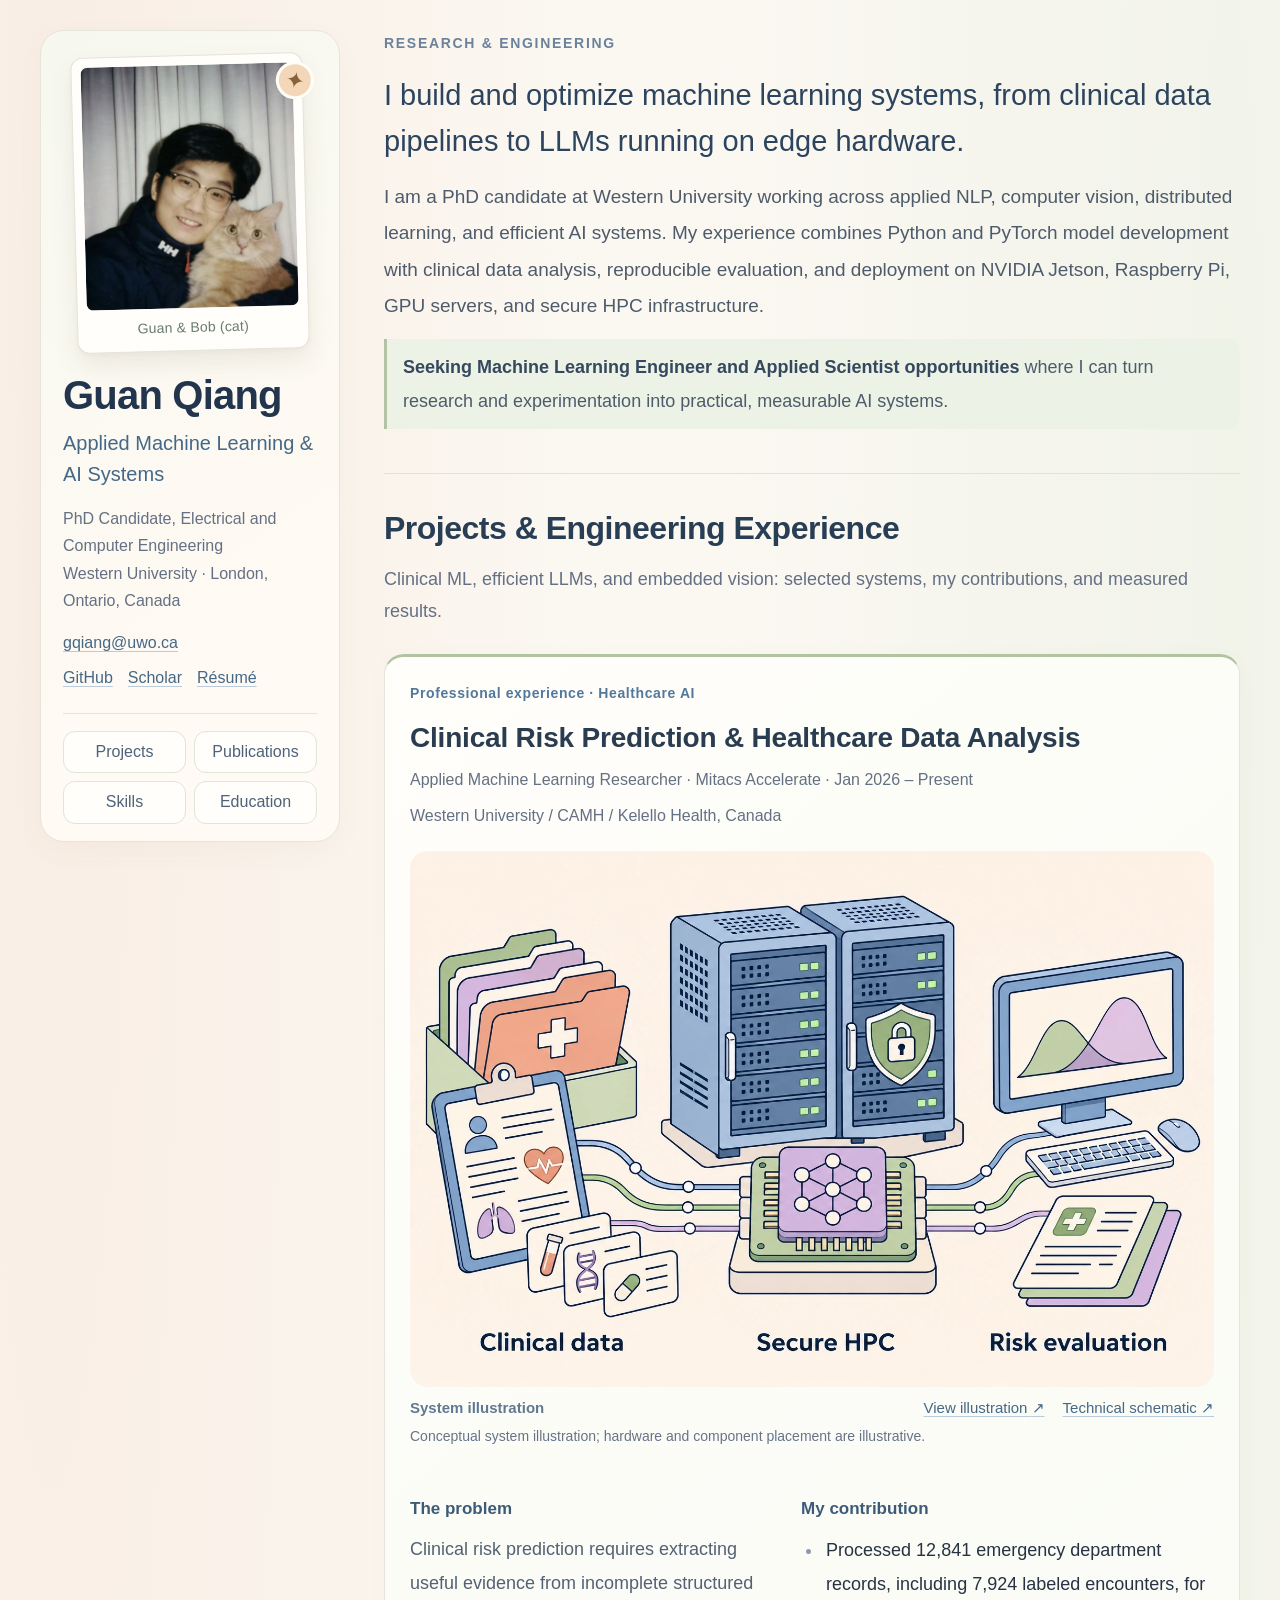
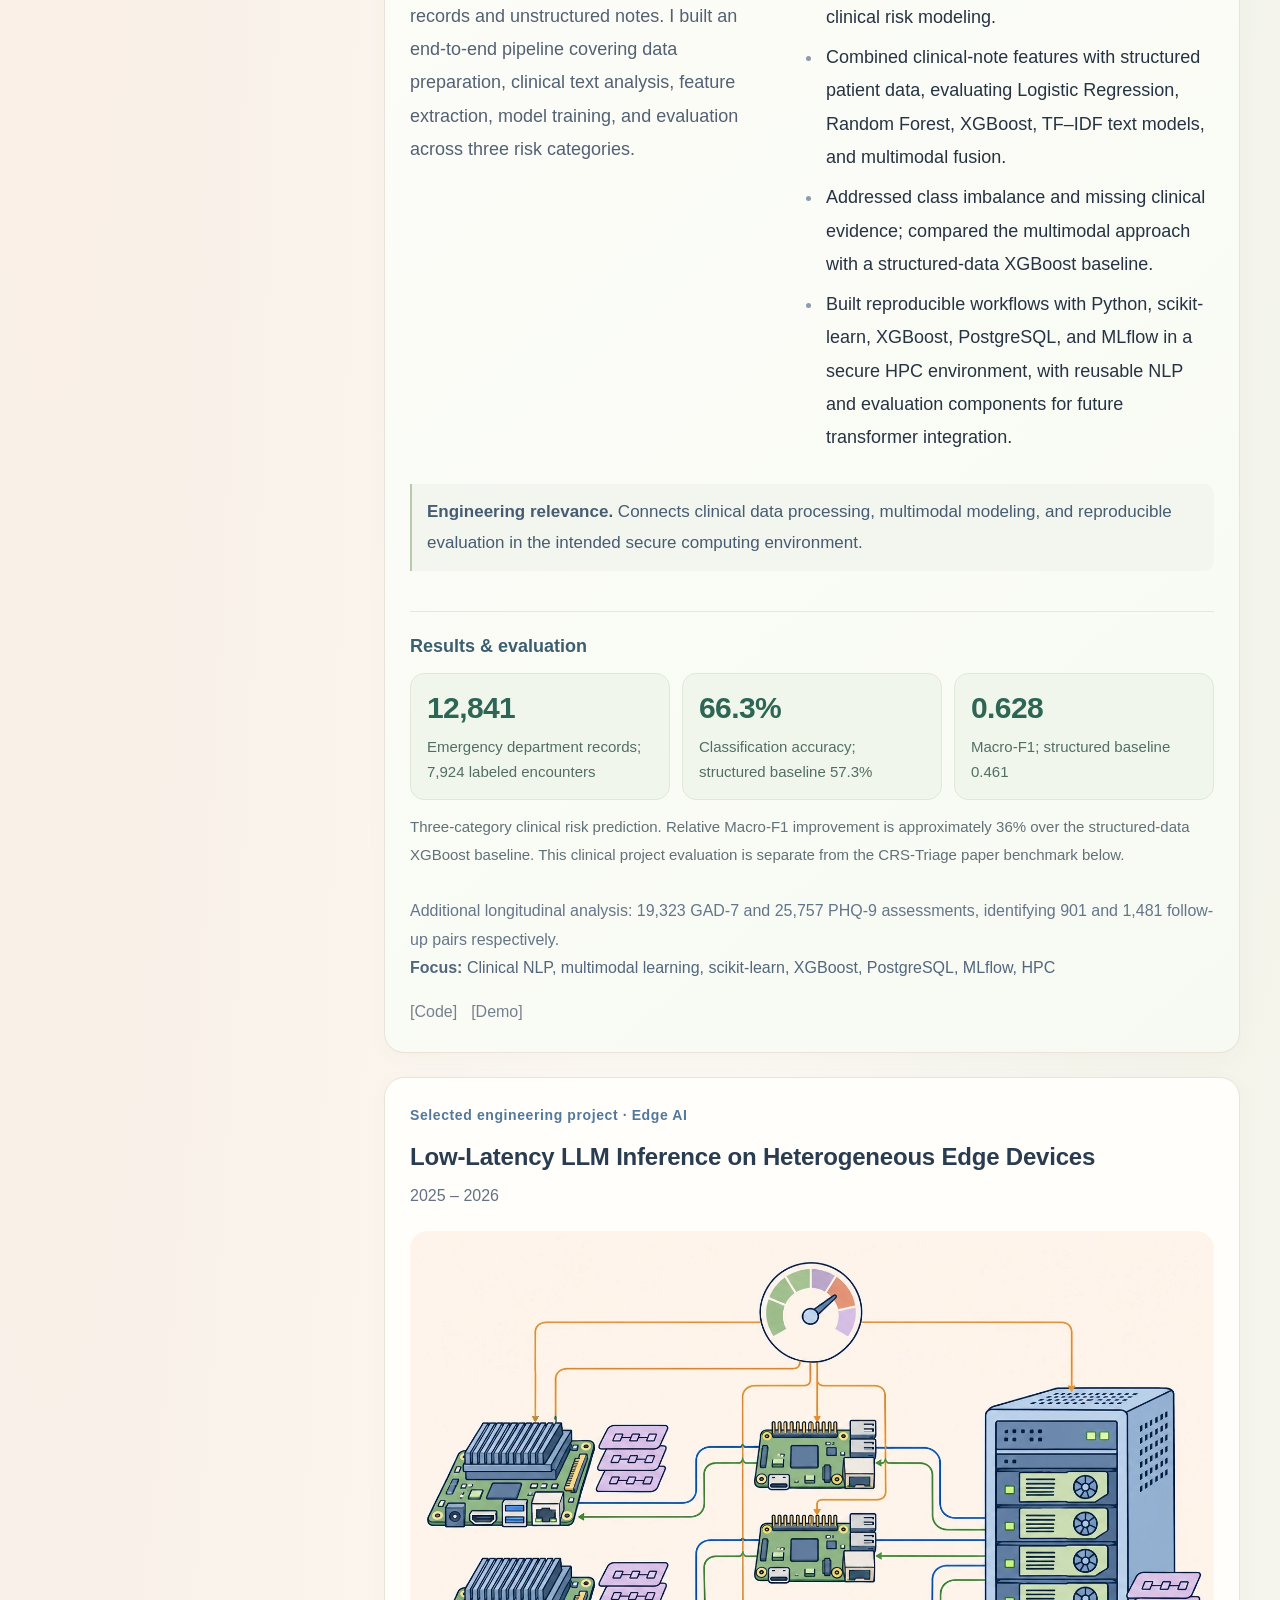
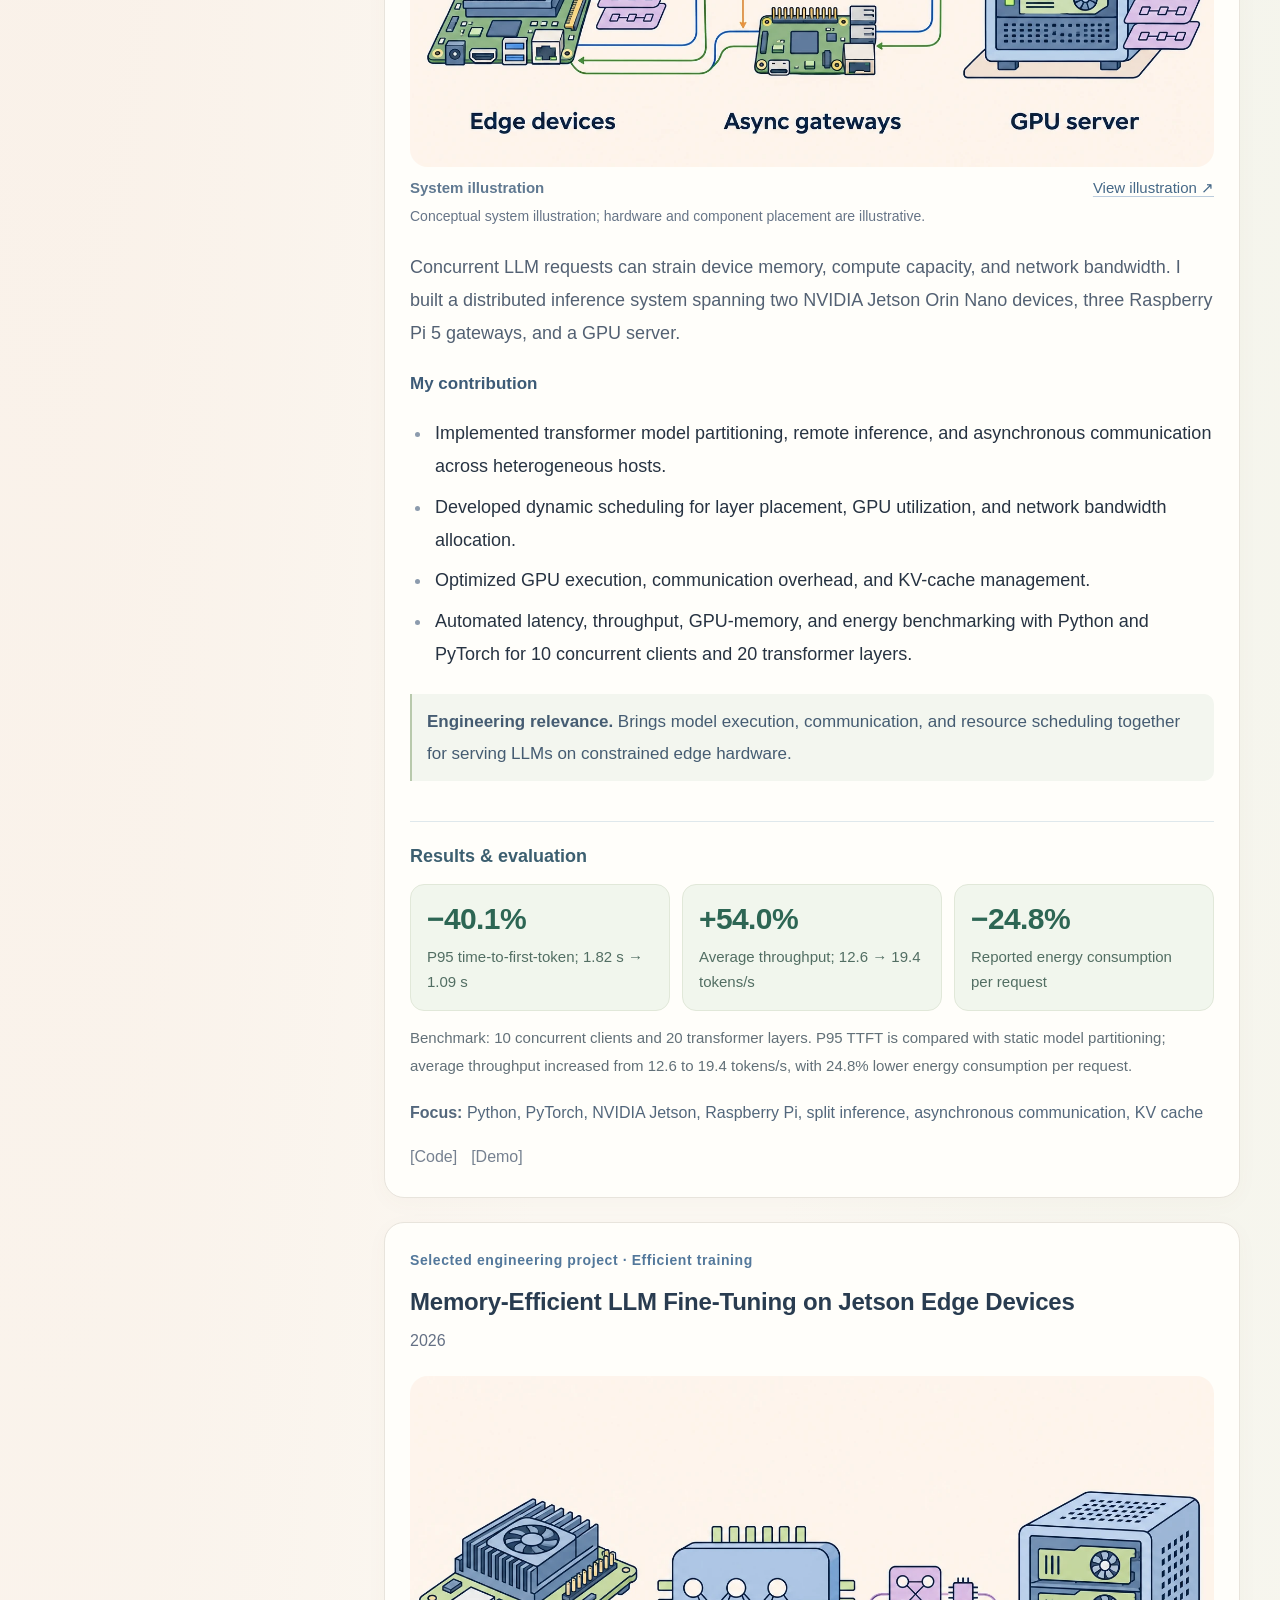
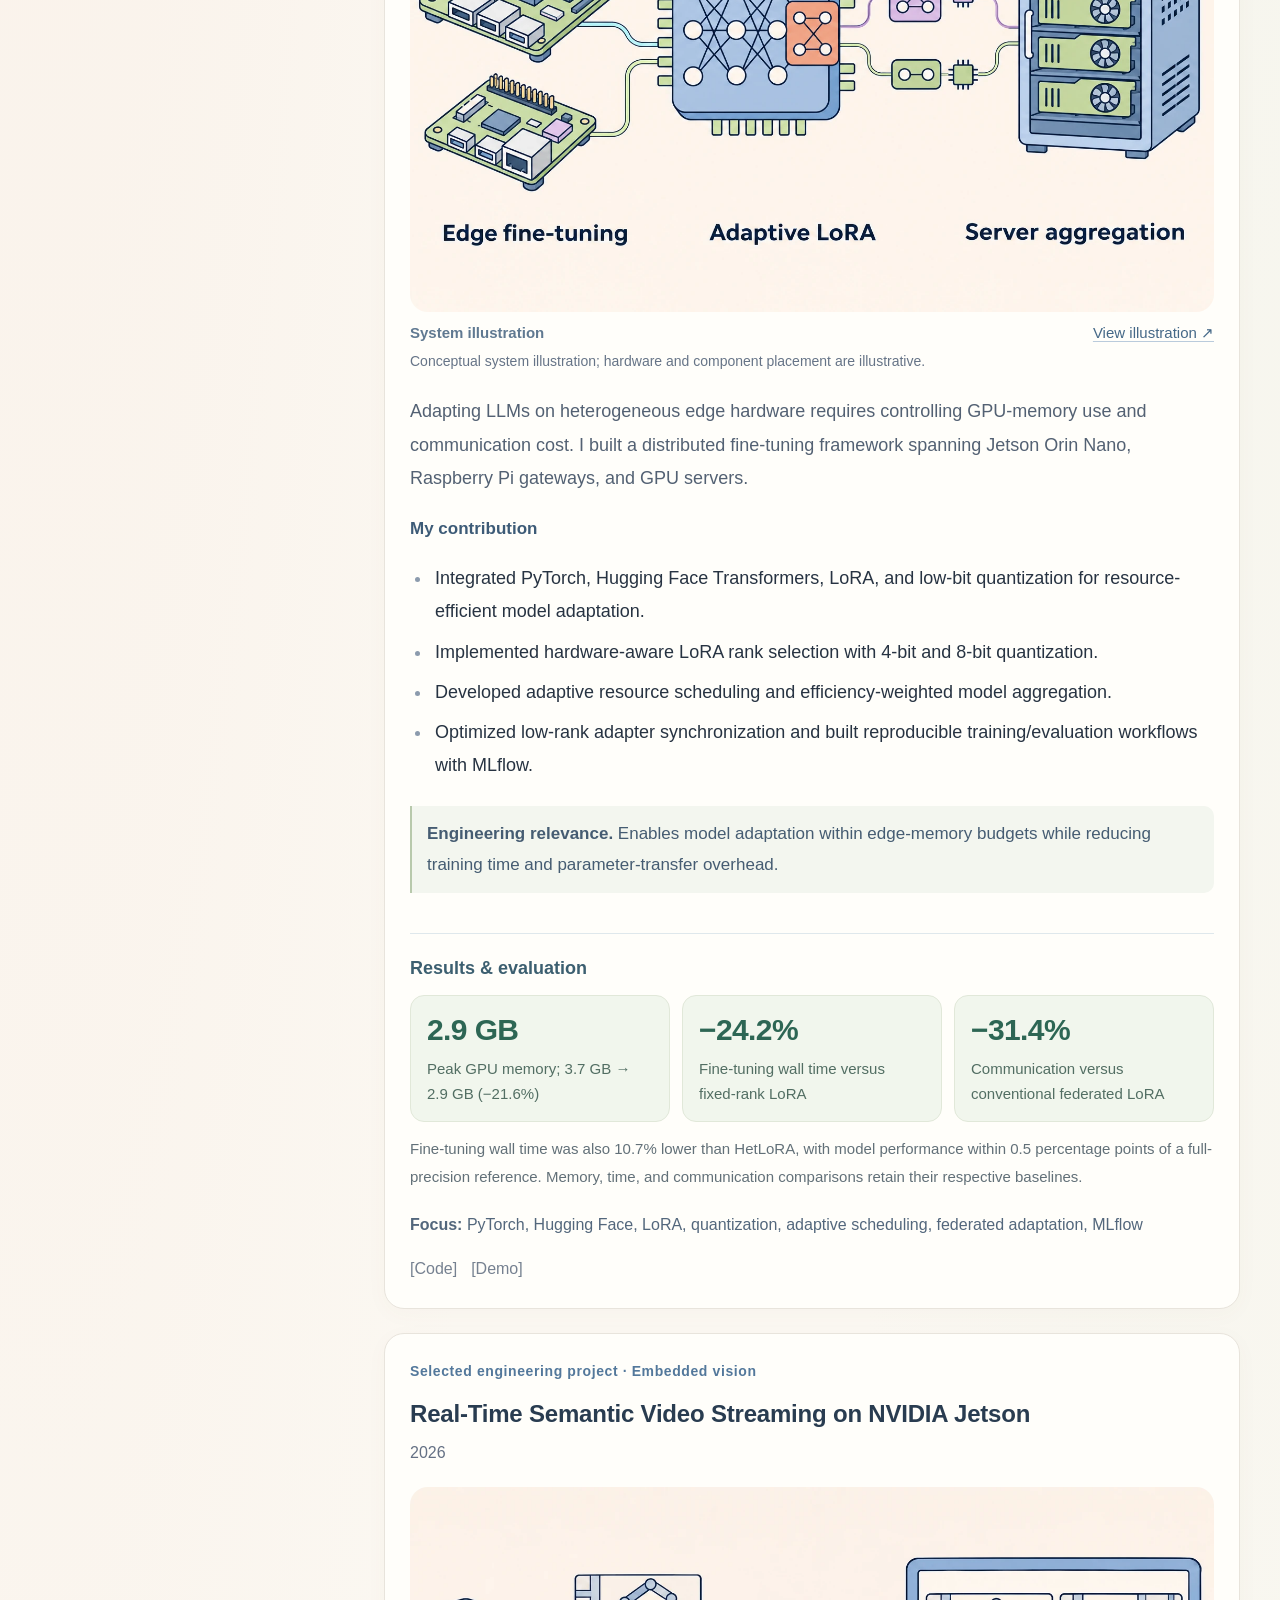
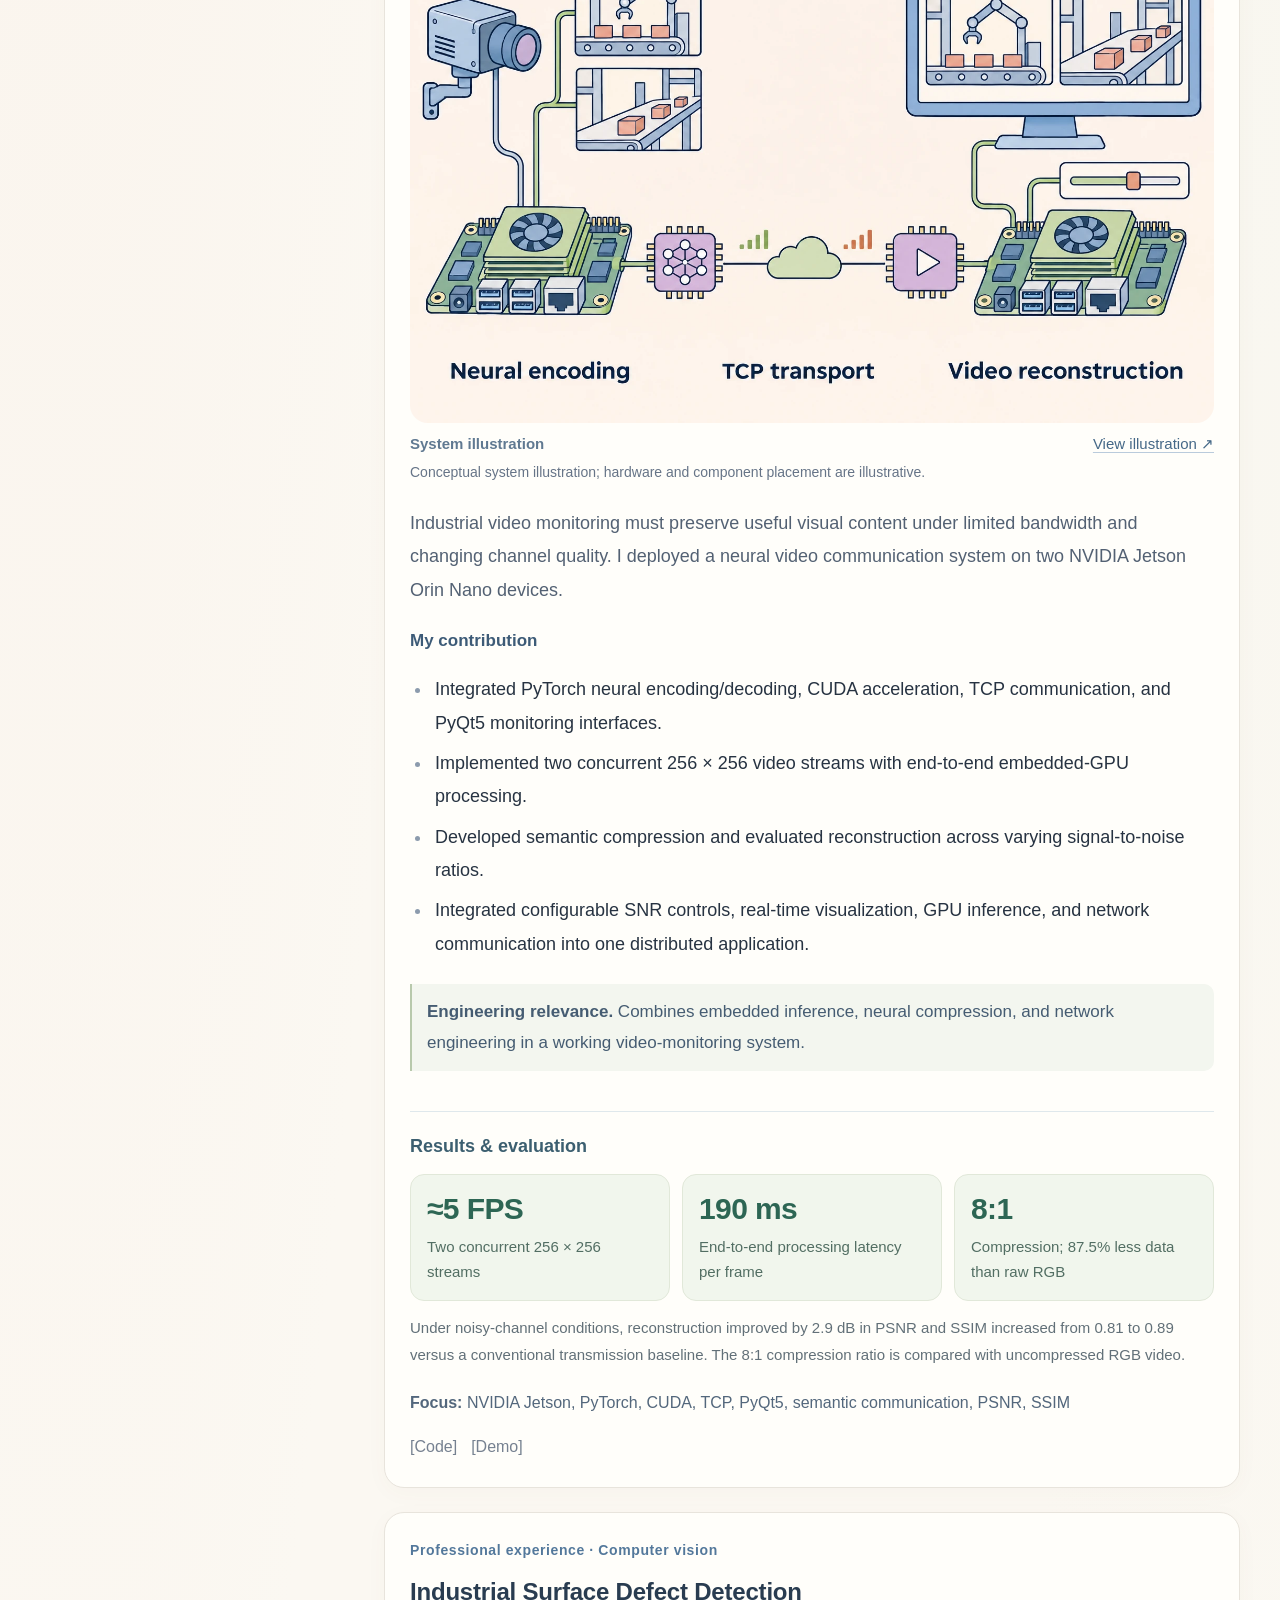
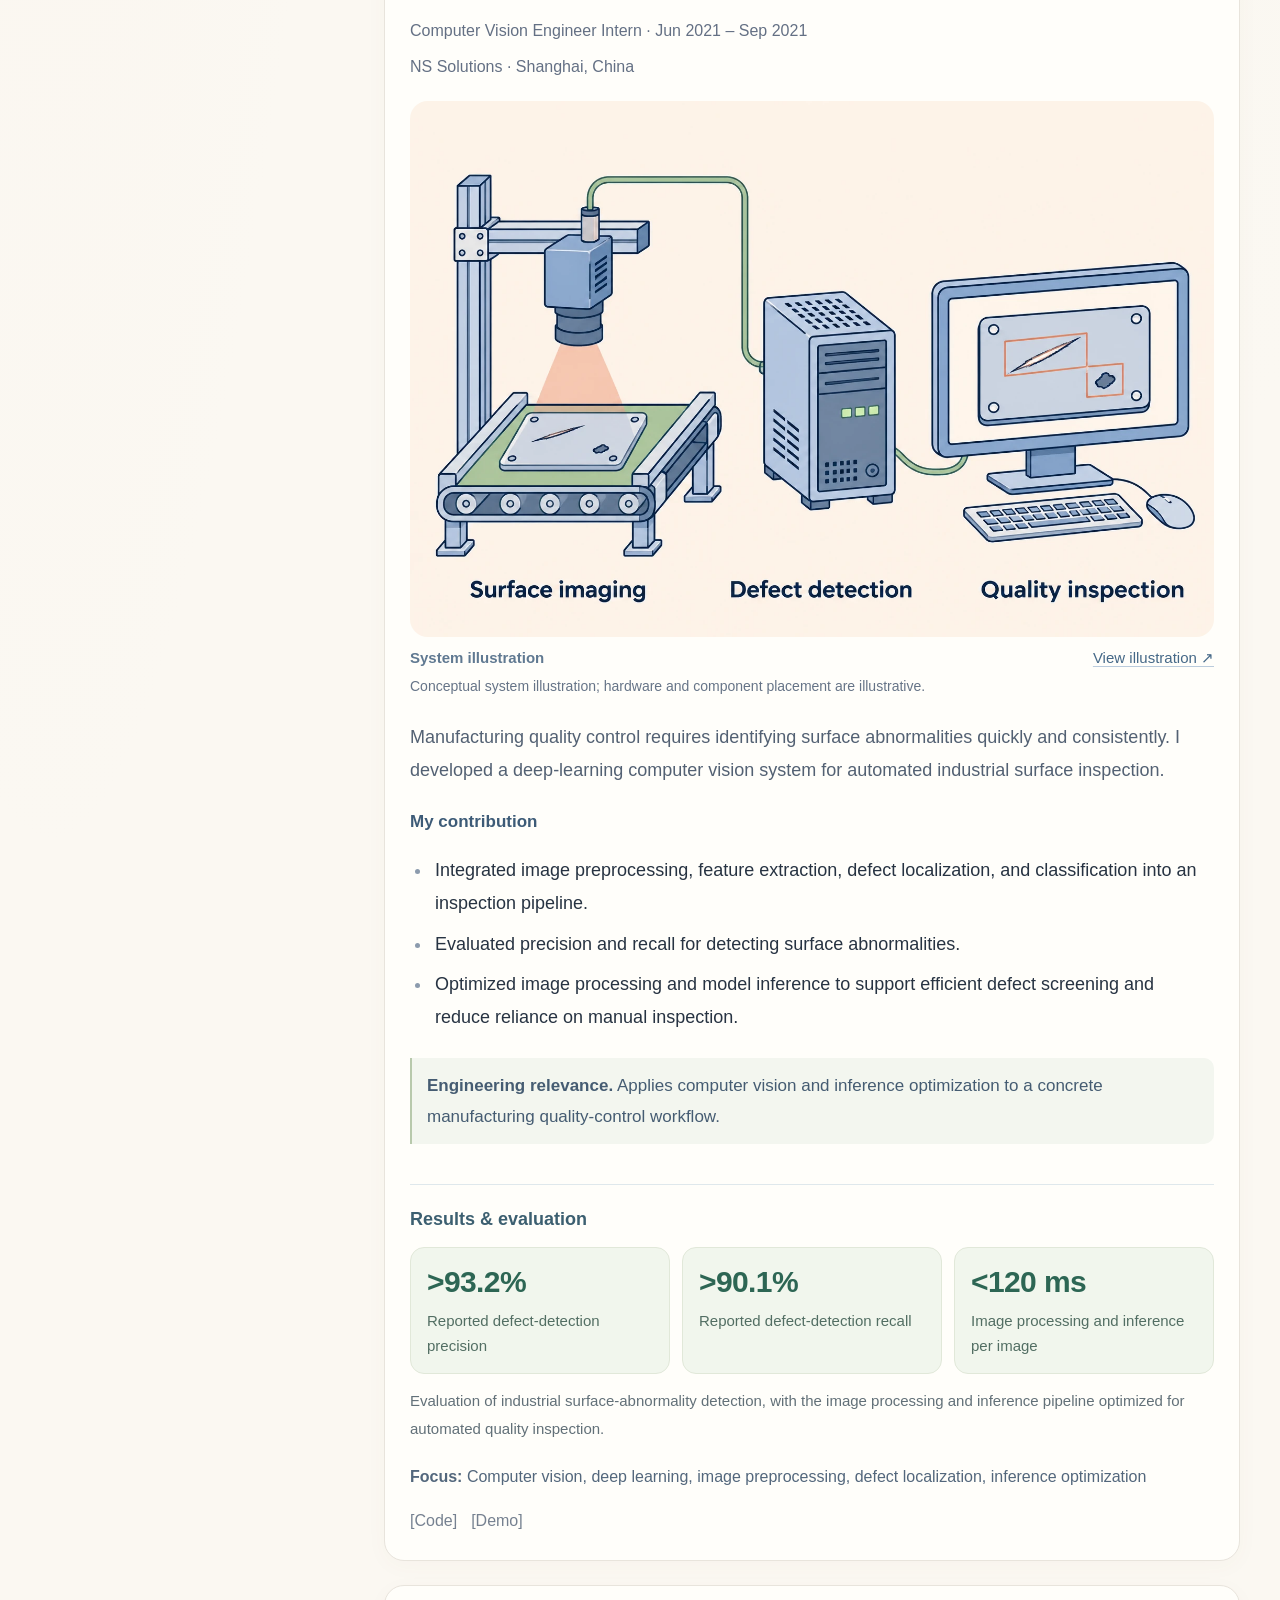
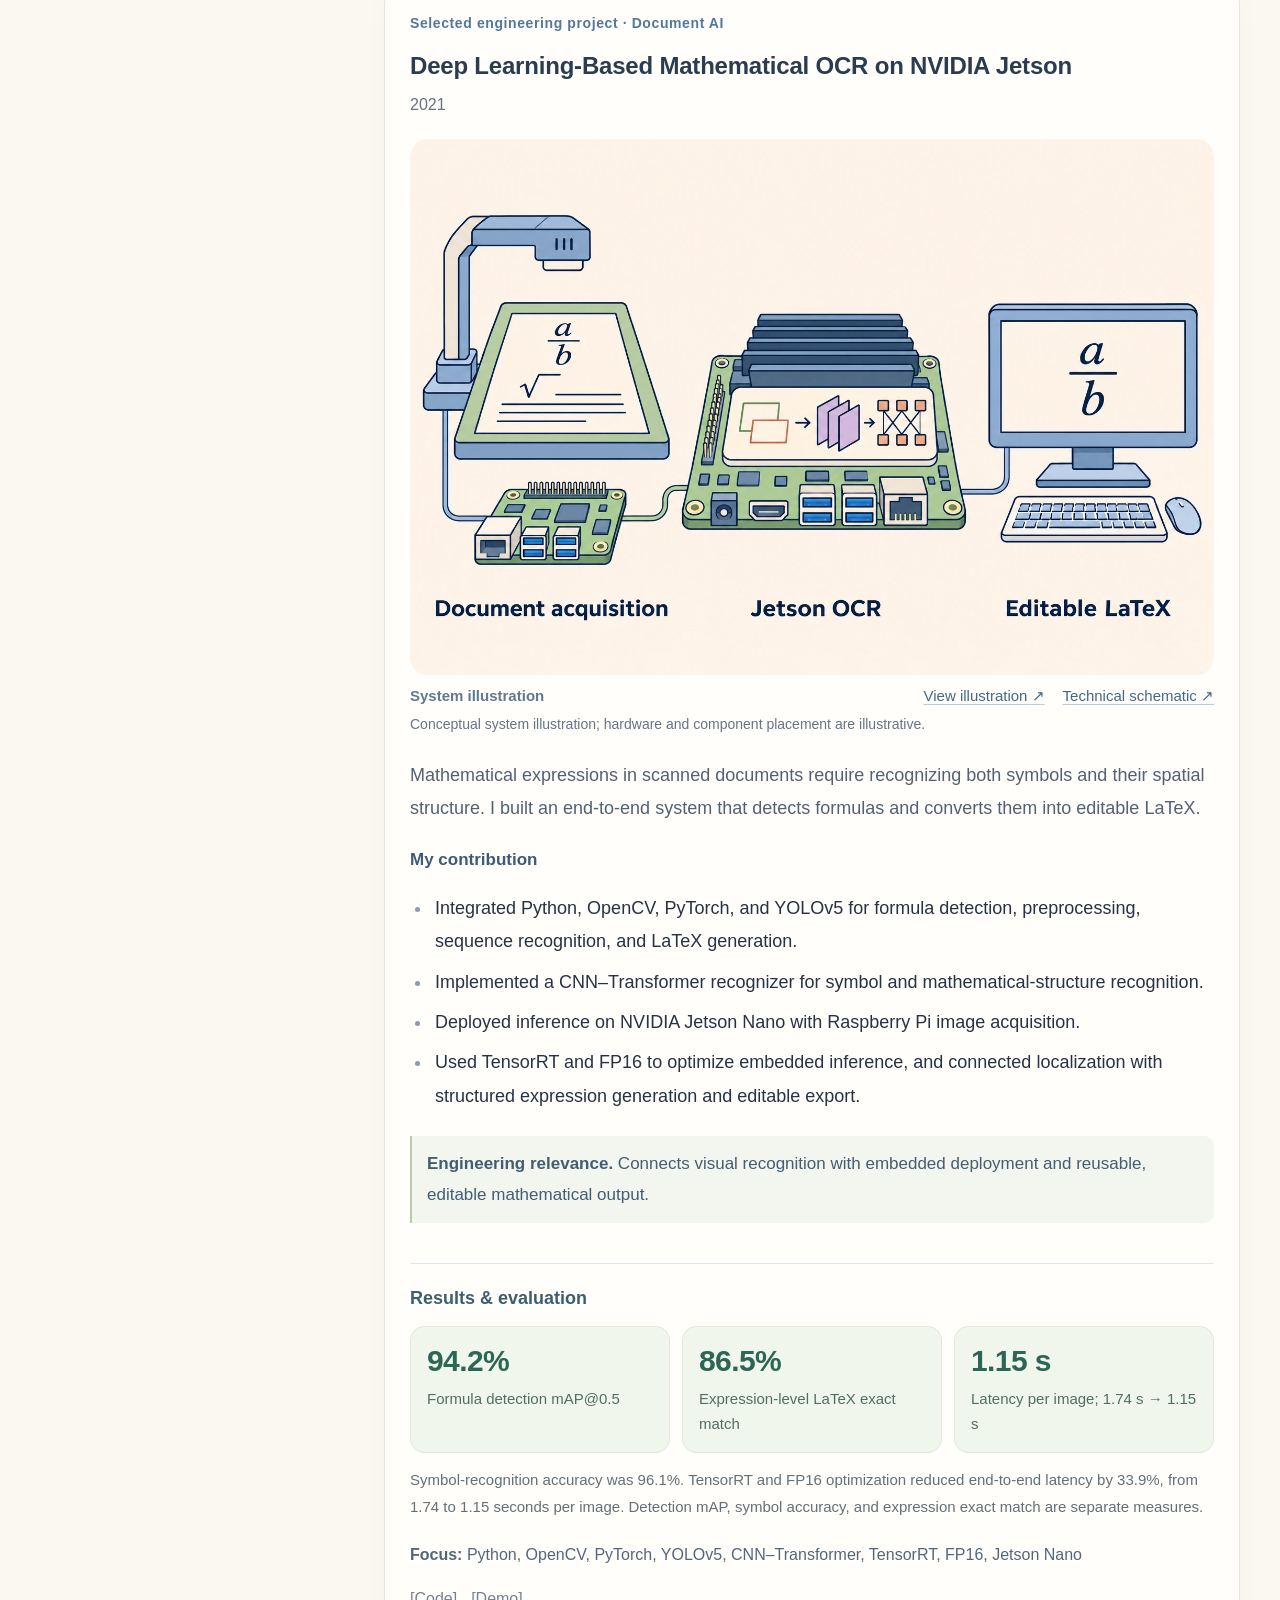
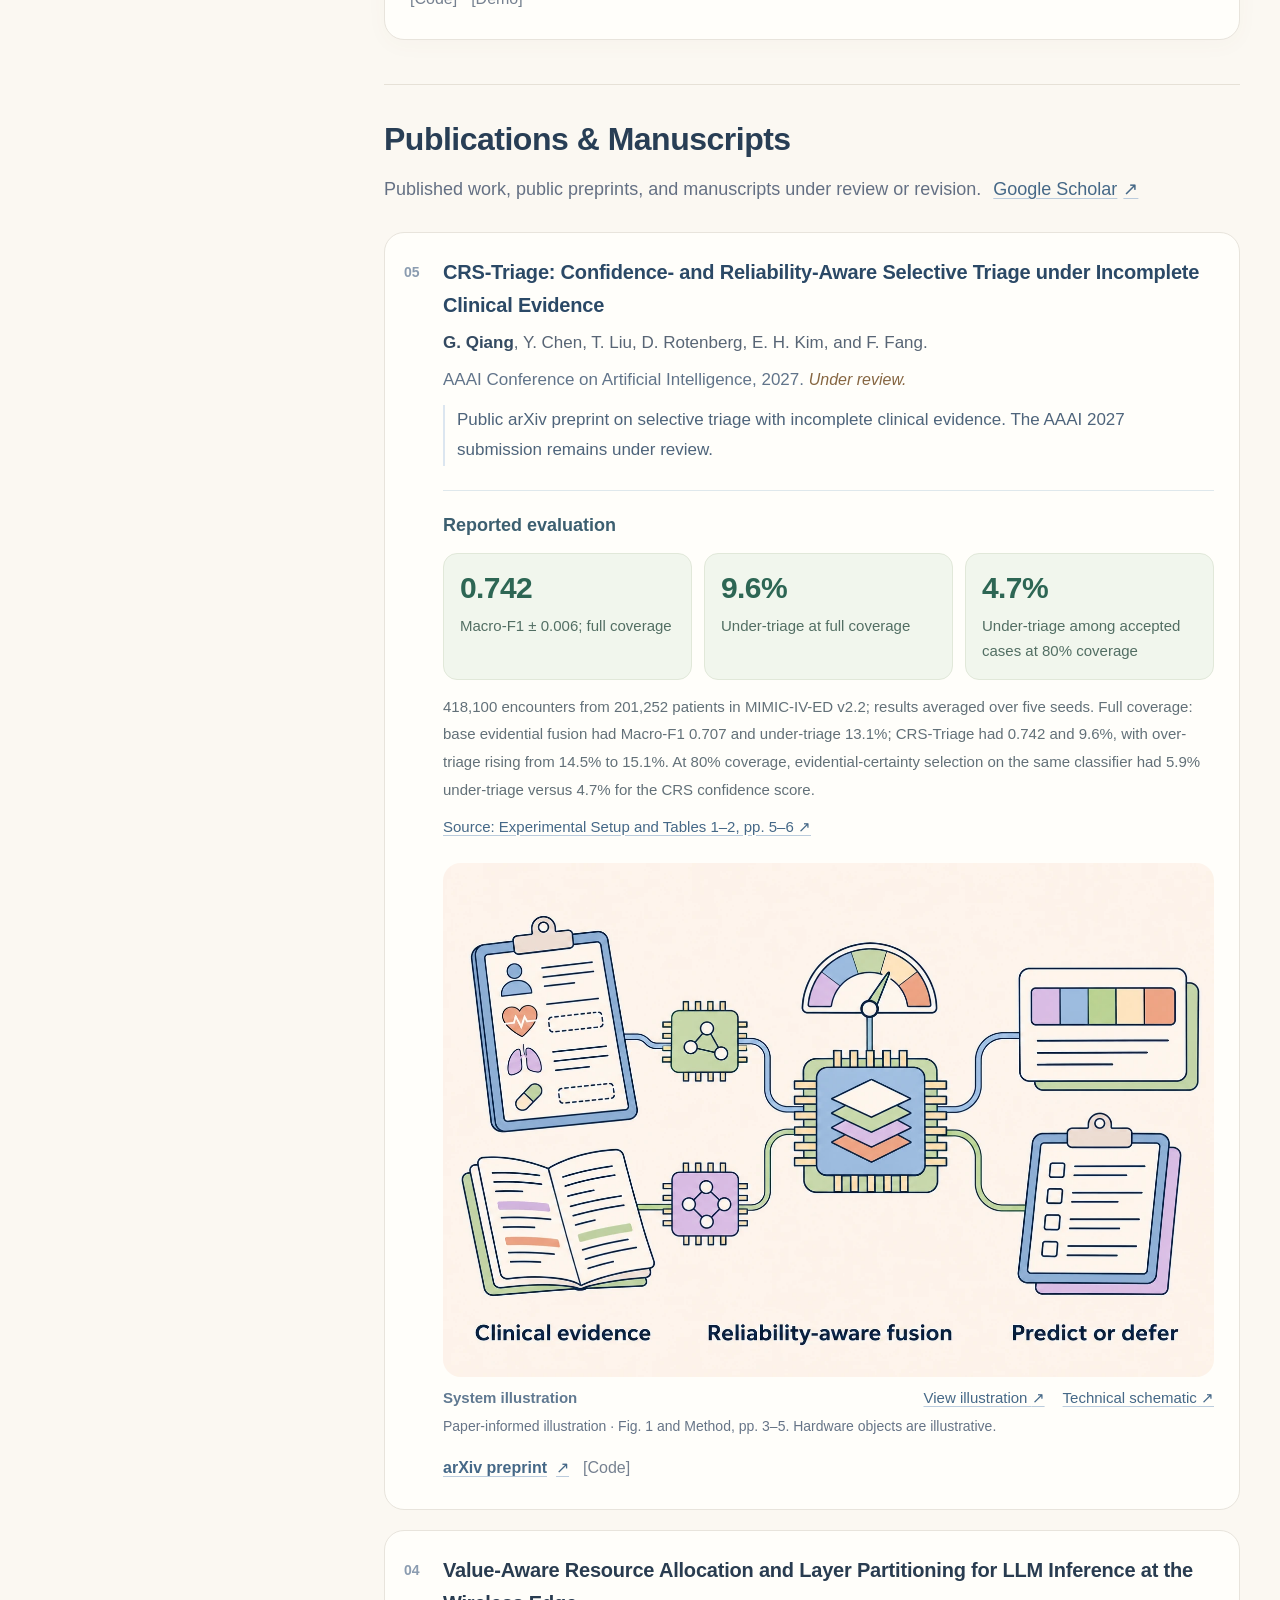
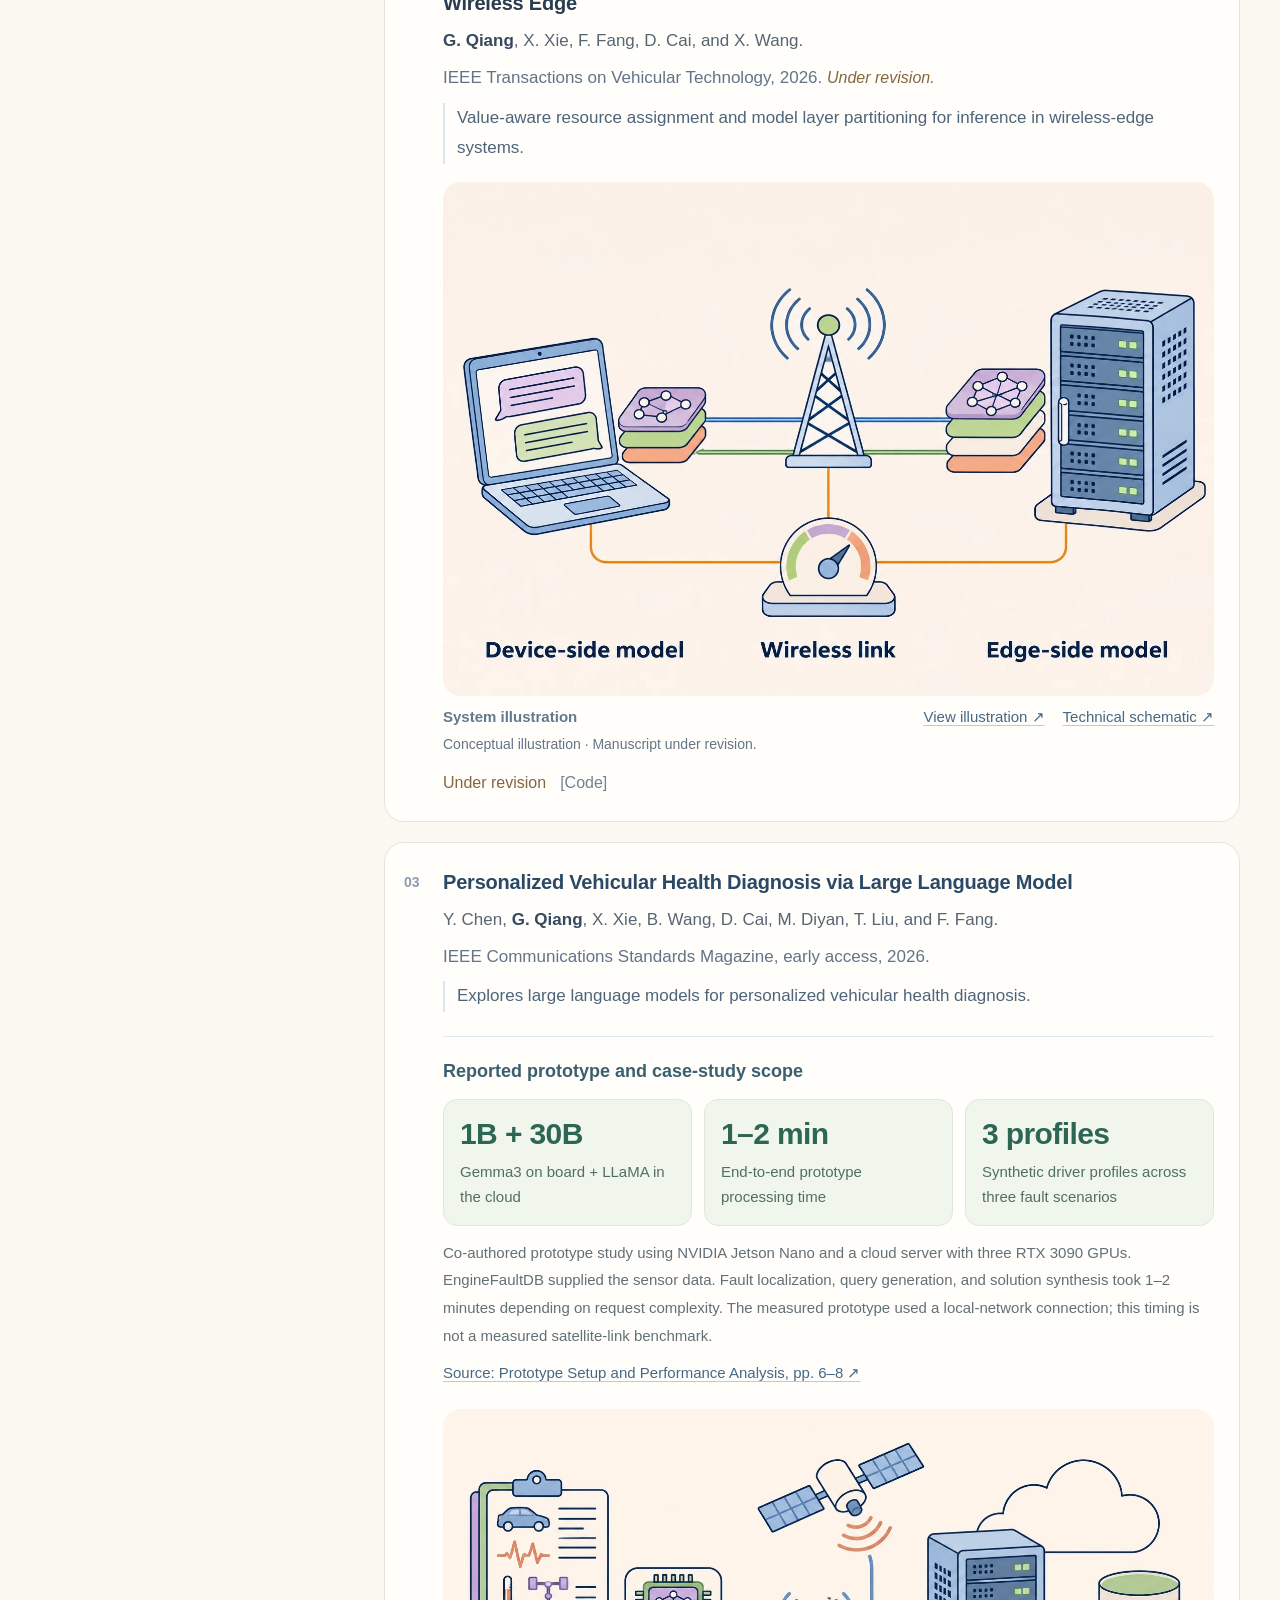
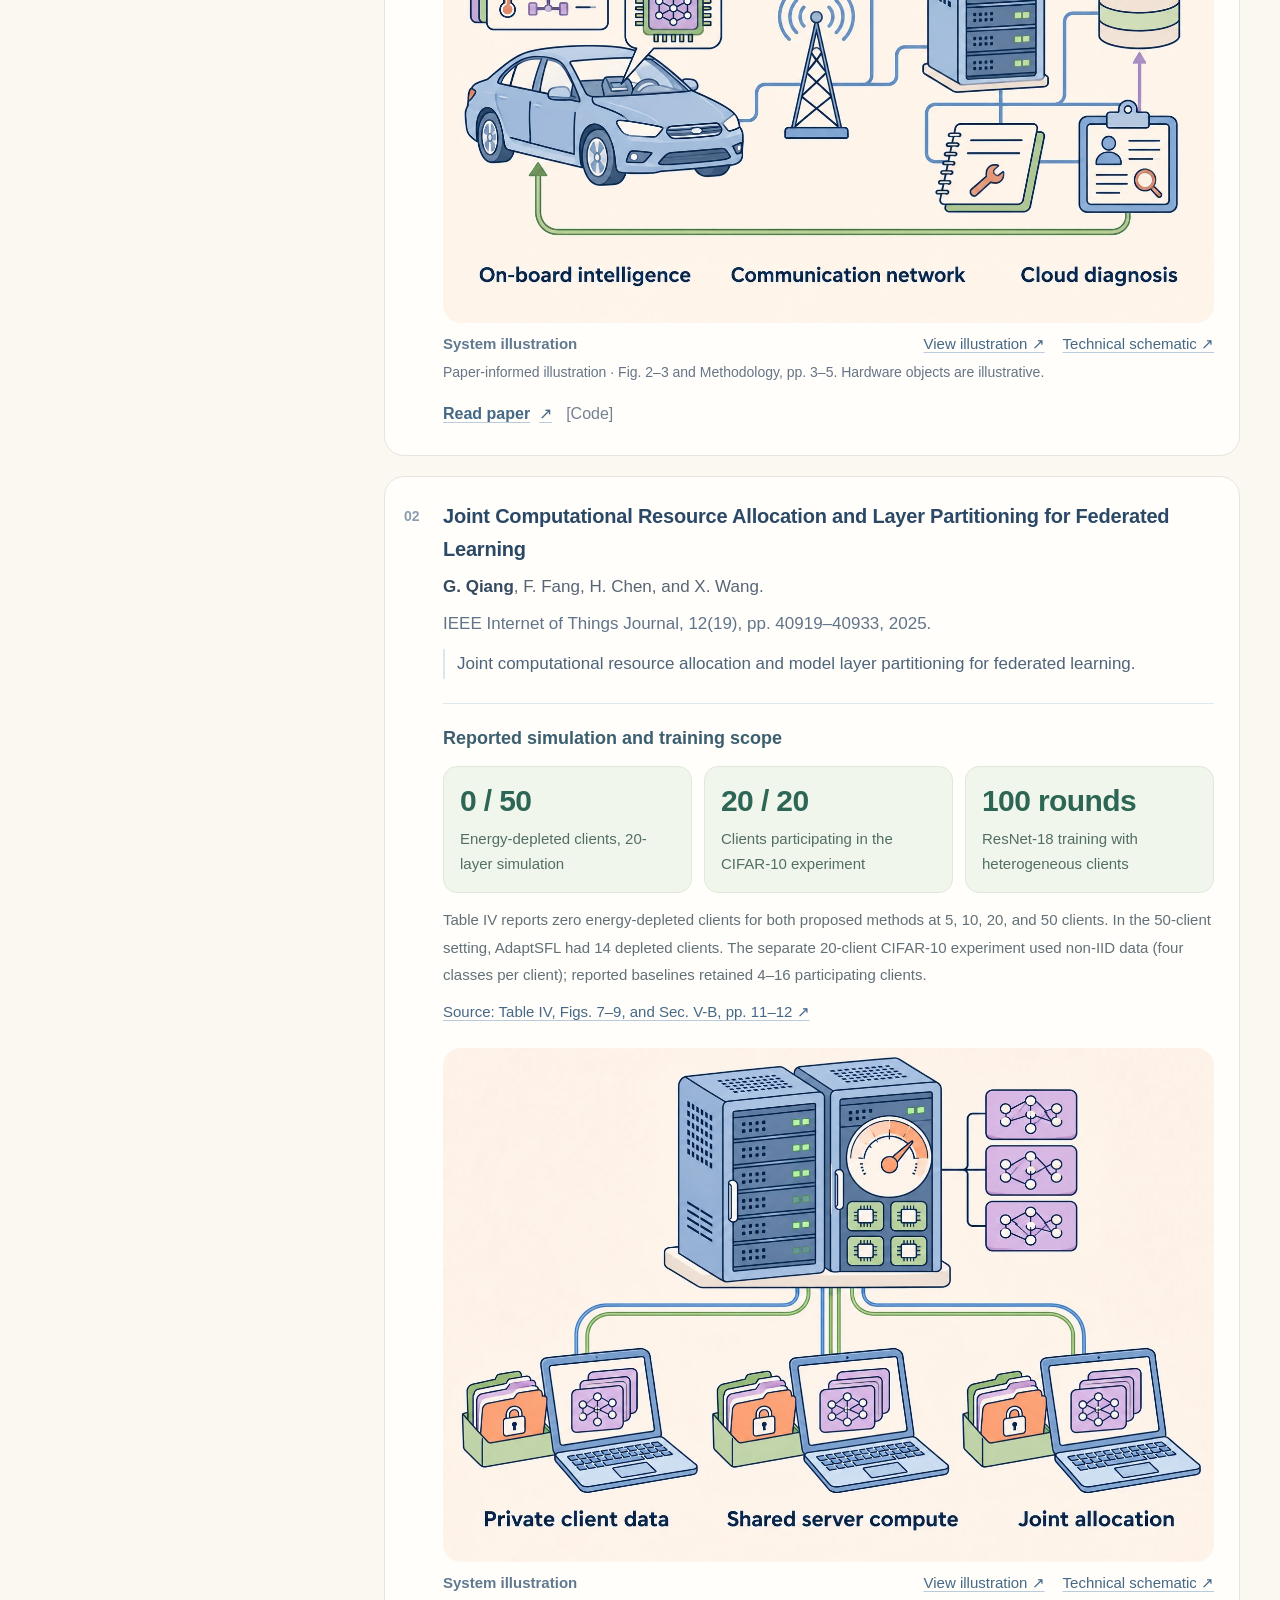
==== commit f234cc5c: "Use English-only page labels and name Bob in the photo caption" ====
--- a/index.html
+++ b/index.html
@@ -10,7 +10,7 @@
   <meta property="og:description" content="Projects, publications, and experience in applied machine learning and distributed AI systems.">
   <meta property="og:type" content="website">
   <meta property="og:url" content="https://guanqiang1999.github.io/">
-  <link rel="icon" href="assets/favicon.svg" type="image/svg+xml">
+  <link rel="icon" href="assets/favicon.svg?v=qg-black-1" type="image/svg+xml">
   <link rel="stylesheet" href="styles.css?v=cv-flat-1">
 </head>
 <body>
@@ -25,7 +25,7 @@
           <p class="affiliation">PhD Candidate, Electrical and Computer Engineering<br>Western University &middot; London, Ontario, Canada</p>
           <p class="profile-links"><a href="mailto:gqiang@uwo.ca">gqiang@uwo.ca</a><span aria-hidden="true">&middot;</span><a href="https://github.com/GuanQIANG1999">GitHub</a><span aria-hidden="true">&middot;</span><a href="https://scholar.google.ca/citations?user=OV4xs6UAAAAJ&amp;hl=en" target="_blank" rel="noopener noreferrer">Scholar</a><span aria-hidden="true">&middot;</span><a href="resume.html">R&eacute;sum&eacute;</a></p>
         </div>
-        <figure class="profile-portrait"><span class="portrait-sparkle" aria-hidden="true">&#10022;</span><img class="profile-photo" src="assets/profile.jpg" alt="Guan Qiang holding a ginger cat" width="1097" height="1259" fetchpriority="high" decoding="async"><figcaption>Guan &amp; a little company.</figcaption></figure>
+        <figure class="profile-portrait"><span class="portrait-sparkle" aria-hidden="true">&#10022;</span><img class="profile-photo" src="assets/profile.jpg" alt="Guan Qiang with Bob the cat" width="1097" height="1259" fetchpriority="high" decoding="async"><figcaption>Guan &amp; Bob (cat)</figcaption></figure>
       </div>
       <nav class="section-nav" aria-label="Page sections"><a href="#work">Projects</a><a href="#research">Publications</a><a href="#approach">Skills</a><a href="#about">Education</a></nav>
     </header>
@@ -144,14 +144,14 @@
         <h2 id="research-title">Publications &amp; Manuscripts</h2>
         <p class="section-intro">Published work, public preprints, and manuscripts under review or revision. <a class="scholar-link" href="https://scholar.google.ca/citations?user=OV4xs6UAAAAJ&amp;hl=en" target="_blank" rel="noopener noreferrer">Google Scholar <span aria-hidden="true">&#8599;</span></a></p>
         <ol class="publication-list" reversed>
-          <li><h3><a href="https://arxiv.org/abs/2608.03862" target="_blank" rel="noopener noreferrer">CRS-Triage: Confidence- and Reliability-Aware Selective Triage under Incomplete Clinical Evidence</a></h3><p><strong>G. Qiang</strong>, Y. Chen, T. Liu, D. Rotenberg, E. H. Kim, and F. Fang.</p><p class="publication-venue">AAAI Conference on Artificial Intelligence, 2027. <span class="publication-status">Under review / <span lang="zh">&#22312;&#25237;</span>.</span></p><p class="publication-summary">Public arXiv preprint on selective triage with incomplete clinical evidence. The AAAI 2027 submission remains under review.</p><section class="research-results" data-evidence="crs-paper" aria-label="Reported evaluation"><h4>Reported evaluation</h4><div class="metric-grid"><div class="metric-card"><span class="metric-value">0.742</span><span class="metric-label">Macro-F1 &plusmn; 0.006; full coverage</span></div><div class="metric-card"><span class="metric-value">9.6%</span><span class="metric-label">Under-triage at full coverage</span></div><div class="metric-card"><span class="metric-value">4.7%</span><span class="metric-label">Under-triage among accepted cases at 80% coverage</span></div></div><p class="metric-context">418,100 encounters from 201,252 patients in MIMIC-IV-ED v2.2; results averaged over five seeds. Full coverage: base evidential fusion had Macro-F1 0.707 and under-triage 13.1%; CRS-Triage had 0.742 and 9.6%, with over-triage rising from 14.5% to 15.1%. At 80% coverage, evidential-certainty selection on the same classifier had 5.9% under-triage versus 4.7% for the CRS confidence score.</p><a class="metric-source" href="https://arxiv.org/abs/2608.03862" target="_blank" rel="noopener noreferrer">Source: Experimental Setup and Tables 1&ndash;2, pp. 5&ndash;6 <span aria-hidden="true">&#8599;</span></a></section><figure class="system-model illustrated-model">
+          <li><h3><a href="https://arxiv.org/abs/2608.03862" target="_blank" rel="noopener noreferrer">CRS-Triage: Confidence- and Reliability-Aware Selective Triage under Incomplete Clinical Evidence</a></h3><p><strong>G. Qiang</strong>, Y. Chen, T. Liu, D. Rotenberg, E. H. Kim, and F. Fang.</p><p class="publication-venue">AAAI Conference on Artificial Intelligence, 2027. <span class="publication-status">Under review.</span></p><p class="publication-summary">Public arXiv preprint on selective triage with incomplete clinical evidence. The AAAI 2027 submission remains under review.</p><section class="research-results" data-evidence="crs-paper" aria-label="Reported evaluation"><h4>Reported evaluation</h4><div class="metric-grid"><div class="metric-card"><span class="metric-value">0.742</span><span class="metric-label">Macro-F1 &plusmn; 0.006; full coverage</span></div><div class="metric-card"><span class="metric-value">9.6%</span><span class="metric-label">Under-triage at full coverage</span></div><div class="metric-card"><span class="metric-value">4.7%</span><span class="metric-label">Under-triage among accepted cases at 80% coverage</span></div></div><p class="metric-context">418,100 encounters from 201,252 patients in MIMIC-IV-ED v2.2; results averaged over five seeds. Full coverage: base evidential fusion had Macro-F1 0.707 and under-triage 13.1%; CRS-Triage had 0.742 and 9.6%, with over-triage rising from 14.5% to 15.1%. At 80% coverage, evidential-certainty selection on the same classifier had 5.9% under-triage versus 4.7% for the CRS confidence score.</p><a class="metric-source" href="https://arxiv.org/abs/2608.03862" target="_blank" rel="noopener noreferrer">Source: Experimental Setup and Tables 1&ndash;2, pp. 5&ndash;6 <span aria-hidden="true">&#8599;</span></a></section><figure class="system-model illustrated-model">
             <a class="model-image-link" href="assets/illustrations/flat/crs-triage.webp" target="_blank" rel="noopener noreferrer" aria-label="Open CRS-Triage system illustration at full size (new tab)"><img src="assets/illustrations/flat/crs-triage.webp" alt="Separate structured-record and clinical-text branches connect to reliability-aware evidence fusion. The output splits between an acuity prediction and deferred review." width="1536" height="1024" loading="lazy" decoding="async"></a>
             <figcaption><div class="model-caption-row"><span class="model-label">System illustration</span><span class="model-actions"><a href="assets/illustrations/flat/crs-triage.webp" target="_blank" rel="noopener noreferrer">View illustration <span aria-hidden="true">&#8599;</span></a><a class="schematic-link" href="assets/models/crs-triage.svg" target="_blank" rel="noopener noreferrer">Technical schematic <span aria-hidden="true">&#8599;</span></a></span></div><p class="model-provenance">Paper-informed illustration &middot; Fig. 1 and Method, pp. 3&ndash;5. Hardware objects are illustrative.</p></figcaption>
           </figure><div class="resource-links" aria-label="Publication resources"><a class="paper-link" href="https://arxiv.org/abs/2608.03862" target="_blank" rel="noopener noreferrer">arXiv preprint <span aria-hidden="true">&#8599;</span></a><span class="resource-placeholder" role="link" aria-disabled="true" title="Code link to be added">[Code]</span></div></li>
-          <li><h3>Value-Aware Resource Allocation and Layer Partitioning for LLM Inference at the Wireless Edge</h3><p><strong>G. Qiang</strong>, X. Xie, F. Fang, D. Cai, and X. Wang.</p><p class="publication-venue">IEEE Transactions on Vehicular Technology, 2026. <span class="publication-status">Under revision / <span lang="zh">&#20462;&#25913;&#20013;</span>.</span></p><p class="publication-summary">Value-aware resource assignment and model layer partitioning for inference in wireless-edge systems.</p><figure class="system-model illustrated-model">
+          <li><h3>Value-Aware Resource Allocation and Layer Partitioning for LLM Inference at the Wireless Edge</h3><p><strong>G. Qiang</strong>, X. Xie, F. Fang, D. Cai, and X. Wang.</p><p class="publication-venue">IEEE Transactions on Vehicular Technology, 2026. <span class="publication-status">Under revision.</span></p><p class="publication-summary">Value-aware resource assignment and model layer partitioning for inference in wireless-edge systems.</p><figure class="system-model illustrated-model">
             <a class="model-image-link" href="assets/illustrations/flat/edge-llm.webp" target="_blank" rel="noopener noreferrer" aria-label="Open Value-Aware LLM Inference at the Wireless Edge system illustration at full size (new tab)"><img src="assets/illustrations/flat/edge-llm.webp" alt="A device runs prefix model layers and communicates with an edge server running the remaining layers. A value-aware coordinator connects to model placement and resource controls." width="1536" height="1024" loading="lazy" decoding="async"></a>
             <figcaption><div class="model-caption-row"><span class="model-label">System illustration</span><span class="model-actions"><a href="assets/illustrations/flat/edge-llm.webp" target="_blank" rel="noopener noreferrer">View illustration <span aria-hidden="true">&#8599;</span></a><a class="schematic-link" href="assets/models/edge-llm.svg" target="_blank" rel="noopener noreferrer">Technical schematic <span aria-hidden="true">&#8599;</span></a></span></div><p class="model-provenance">Conceptual illustration &middot; Manuscript under revision.</p></figcaption>
-          </figure><div class="resource-links" aria-label="Publication resources"><span class="submission-status">Under revision / <span lang="zh">&#20462;&#25913;&#20013;</span></span><span class="resource-placeholder" role="link" aria-disabled="true" title="Code link to be added">[Code]</span></div></li>
+          </figure><div class="resource-links" aria-label="Publication resources"><span class="submission-status">Under revision</span><span class="resource-placeholder" role="link" aria-disabled="true" title="Code link to be added">[Code]</span></div></li>
           <li><h3><a href="https://doi.org/10.1109/MCOMSTD.2026.3674904" target="_blank" rel="noopener noreferrer">Personalized Vehicular Health Diagnosis via Large Language Model</a></h3><p>Y. Chen, <strong>G. Qiang</strong>, X. Xie, B. Wang, D. Cai, M. Diyan, T. Liu, and F. Fang.</p><p class="publication-venue">IEEE Communications Standards Magazine, early access, 2026.</p><p class="publication-summary">Explores large language models for personalized vehicular health diagnosis.</p><section class="research-results" data-evidence="vehicle-paper" aria-label="Reported prototype and case-study scope"><h4>Reported prototype and case-study scope</h4><div class="metric-grid"><div class="metric-card"><span class="metric-value">1B + 30B</span><span class="metric-label">Gemma3 on board + LLaMA in the cloud</span></div><div class="metric-card"><span class="metric-value">1&ndash;2 min</span><span class="metric-label">End-to-end prototype processing time</span></div><div class="metric-card"><span class="metric-value">3 profiles</span><span class="metric-label">Synthetic driver profiles across three fault scenarios</span></div></div><p class="metric-context">Co-authored prototype study using NVIDIA Jetson Nano and a cloud server with three RTX 3090 GPUs. EngineFaultDB supplied the sensor data. Fault localization, query generation, and solution synthesis took 1&ndash;2 minutes depending on request complexity. The measured prototype used a local-network connection; this timing is not a measured satellite-link benchmark.</p><a class="metric-source" href="https://doi.org/10.1109/MCOMSTD.2026.3674904" target="_blank" rel="noopener noreferrer">Source: Prototype Setup and Performance Analysis, pp. 6&ndash;8 <span aria-hidden="true">&#8599;</span></a></section><figure class="system-model illustrated-model">
             <a class="model-image-link" href="assets/illustrations/flat/vehicular-llm.webp" target="_blank" rel="noopener noreferrer" aria-label="Open Personalized Vehicular LLM Diagnosis system illustration at full size (new tab)"><img src="assets/illustrations/flat/vehicular-llm.webp" alt="A flat vehicle with on-board inference connects through a terrestrial and proposed satellite-network concept to cloud diagnosis, retrieval, and curated expert feedback." width="1536" height="1024" loading="lazy" decoding="async"></a>
             <figcaption><div class="model-caption-row"><span class="model-label">System illustration</span><span class="model-actions"><a href="assets/illustrations/flat/vehicular-llm.webp" target="_blank" rel="noopener noreferrer">View illustration <span aria-hidden="true">&#8599;</span></a><a class="schematic-link" href="assets/models/vehicular-llm.svg" target="_blank" rel="noopener noreferrer">Technical schematic <span aria-hidden="true">&#8599;</span></a></span></div><p class="model-provenance">Paper-informed illustration &middot; Fig. 2&ndash;3 and Methodology, pp. 3&ndash;5. Hardware objects are illustrative.</p></figcaption>
